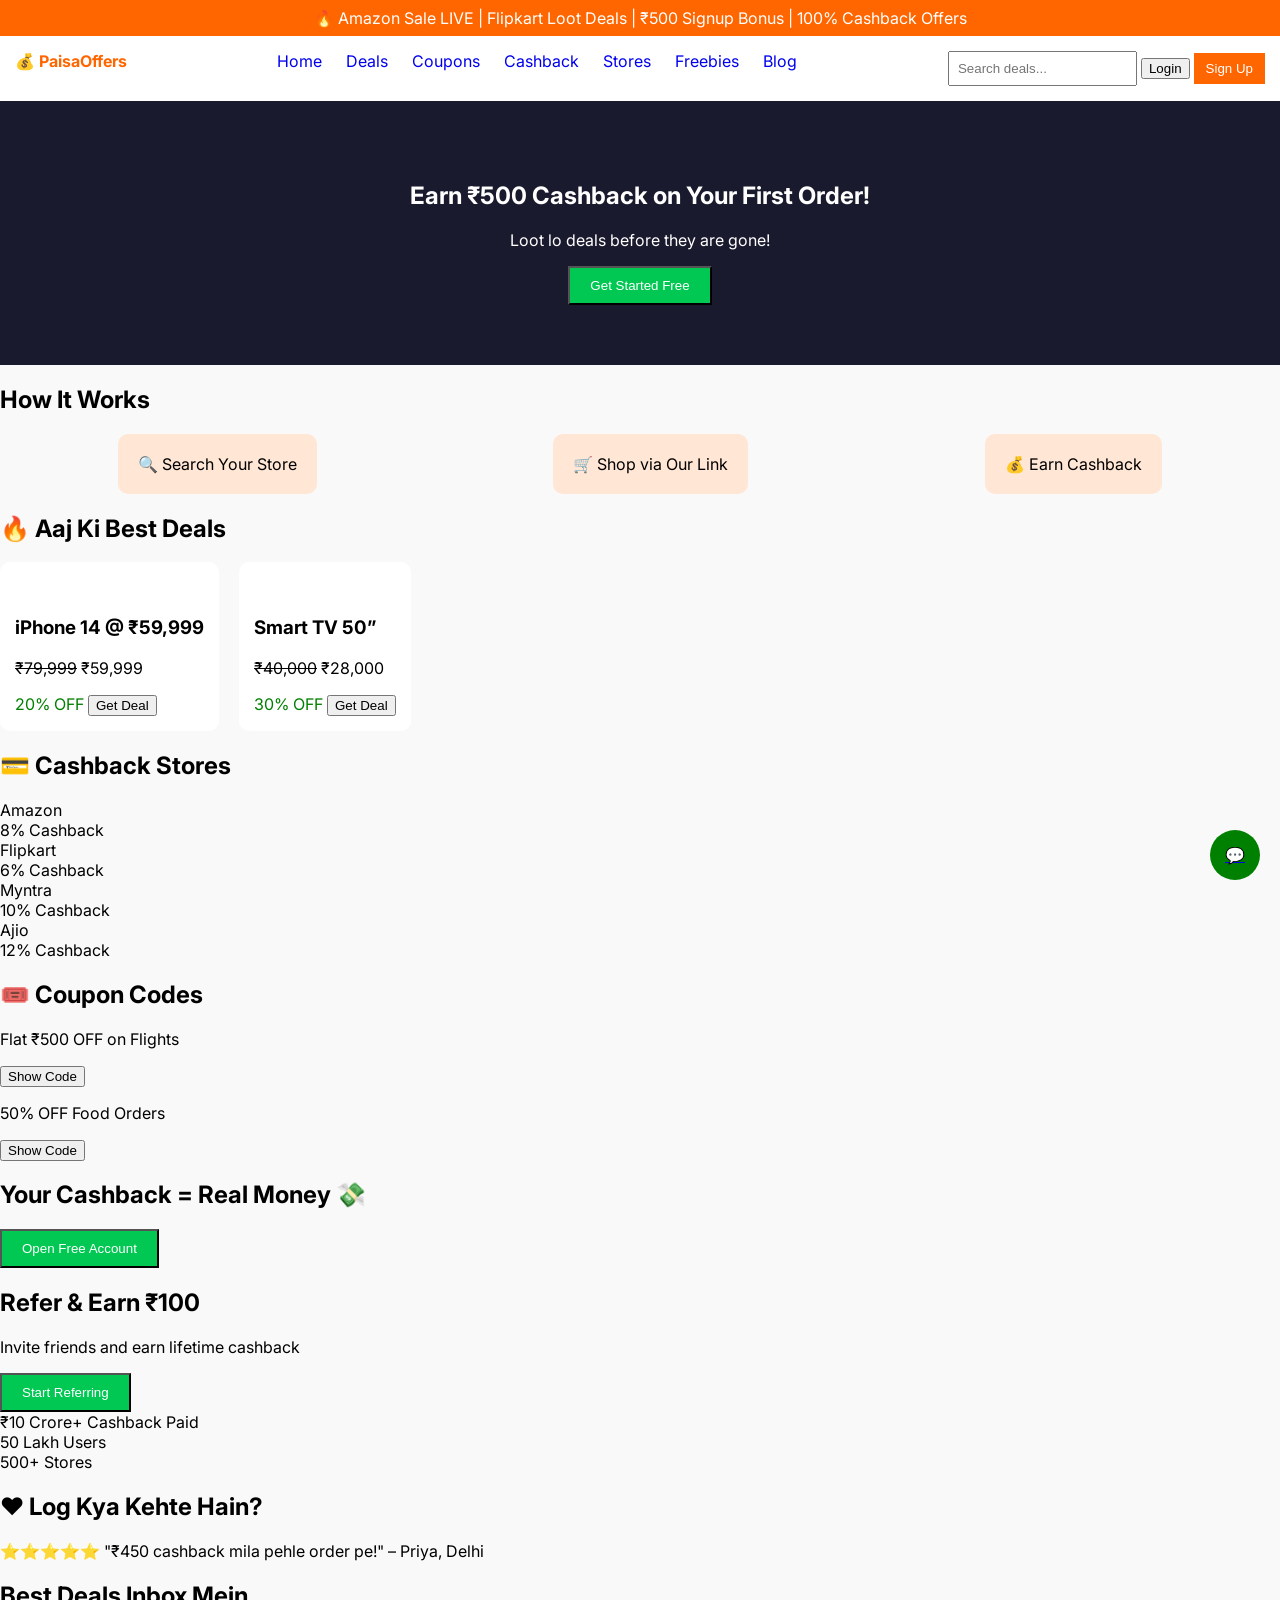
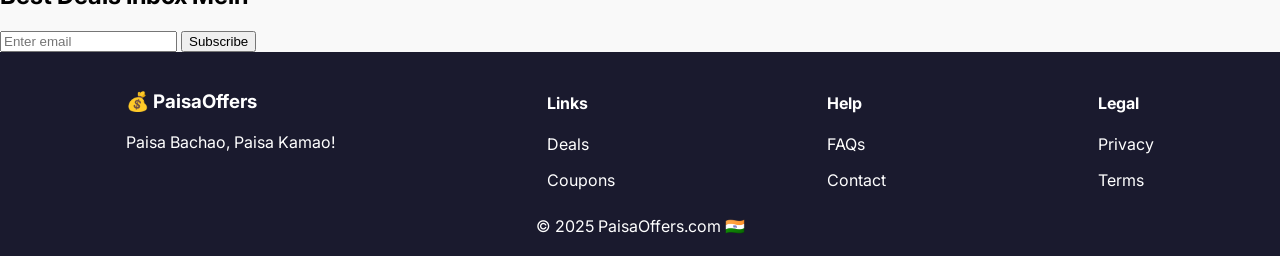
==== index.html @ ccd0bc2e "Update index.html" ====
<!DOCTYPE html>
<html lang="en">
<head>
<!-- Google tag (gtag.js) -->
<script async src="https://www.googletagmanager.com/gtag/js?id=G-Q1EHZH78QC"></script>
<script>
  window.dataLayer = window.dataLayer || [];
  function gtag(){dataLayer.push(arguments);}
  gtag('js', new Date());

  gtag('config', 'G-Q1EHZH78QC');
</script>
  <meta charset="UTF-8">
<meta name="viewport" content="width=device-width, initial-scale=1.0">

<title>PaisaOffers.com - Paisa Bachao, Paisa Kamao!</title>
<meta name="description" content="India's best cashback, deals & coupons platform. Save money and earn cashback on every purchase.">

<link href="https://fonts.googleapis.com/css2?family=Poppins:wght@600&family=Inter:wght@400&display=swap" rel="stylesheet">
<link rel="stylesheet" href="styles.css">
</head>

<body>

<!-- 🔥 TOP TICKER -->
<div class="ticker">
🔥 Amazon Sale LIVE | Flipkart Loot Deals | ₹500 Signup Bonus | 100% Cashback Offers
</div>

<!-- 🔝 NAVBAR -->
<header class="navbar">
  <div class="logo">💰 PaisaOffers</div>

  <nav class="nav-links">
    <a href="#">Home</a>
    <a href="#">Deals</a>
    <a href="#">Coupons</a>
    <a href="#">Cashback</a>
    <a href="#">Stores</a>
    <a href="#">Freebies</a>
    <a href="#">Blog</a>
  </nav>

  <div class="nav-right">
    <input type="text" placeholder="Search deals..." class="search">
    <button class="login">Login</button>
    <button class="signup">Sign Up</button>
  </div>
</header>

<!-- 🎯 HERO -->
<section class="hero">
  <div class="hero-content">
    <h1>Earn ₹500 Cashback on Your First Order!</h1>
    <p>Loot lo deals before they are gone!</p>
    <button class="cta">Get Started Free</button>
  </div>
</section>

<!-- 🧠 HOW IT WORKS -->
<section class="how">
  <h2>How It Works</h2>
  <div class="steps">
    <div class="card">🔍 Search Your Store</div>
    <div class="card">🛒 Shop via Our Link</div>
    <div class="card">💰 Earn Cashback</div>
  </div>
</section>

<!-- 🔥 DEALS -->
<section class="deals">
  <h2>🔥 Aaj Ki Best Deals</h2>

  <div class="grid">
    
    <div class="deal-card">
      <img src="https://placehold.co/300x200" alt="">
      <h3>iPhone 14 @ ₹59,999</h3>
      <p><span class="old">₹79,999</span> <span class="new">₹59,999</span></p>
      <span class="badge">20% OFF</span>
      <button>Get Deal</button>
    </div>

    <div class="deal-card">
      <img src="https://placehold.co/300x200" alt="">
      <h3>Smart TV 50”</h3>
      <p><span class="old">₹40,000</span> <span class="new">₹28,000</span></p>
      <span class="badge">30% OFF</span>
      <button>Get Deal</button>
    </div>

  </div>
</section>

<!-- 🏬 STORES -->
<section class="stores">
  <h2>💳 Cashback Stores</h2>

  <div class="store-row">
    <div class="store">Amazon<br><span>8% Cashback</span></div>
    <div class="store">Flipkart<br><span>6% Cashback</span></div>
    <div class="store">Myntra<br><span>10% Cashback</span></div>
    <div class="store">Ajio<br><span>12% Cashback</span></div>
  </div>
</section>

<!-- 🎟️ COUPONS -->
<section class="coupons">
  <h2>🎟️ Coupon Codes</h2>

  <div class="coupon">
    <p>Flat ₹500 OFF on Flights</p>
    <button onclick="copyCode('SAVE500')">Show Code</button>
  </div>

  <div class="coupon">
    <p>50% OFF Food Orders</p>
    <button onclick="copyCode('FOOD50')">Show Code</button>
  </div>

</section>

<!-- 💰 WALLET -->
<section class="wallet">
  <h2>Your Cashback = Real Money 💸</h2>
  <button class="cta">Open Free Account</button>
</section>

<!-- 👥 REFERRAL -->
<section class="referral">
  <h2>Refer & Earn ₹100</h2>
  <p>Invite friends and earn lifetime cashback</p>
  <button class="cta">Start Referring</button>
</section>

<!-- 📊 COUNTER -->
<section class="counter">
  <div>₹10 Crore+ Cashback Paid</div>
  <div>50 Lakh Users</div>
  <div>500+ Stores</div>
</section>

<!-- ❤️ TESTIMONIAL -->
<section class="testimonials">
  <h2>❤️ Log Kya Kehte Hain?</h2>

  <div class="review">
    ⭐⭐⭐⭐⭐  
    "₹450 cashback mila pehle order pe!"  
    – Priya, Delhi
  </div>
</section>

<!-- 📩 NEWSLETTER -->
<section class="newsletter">
  <h2>Best Deals Inbox Mein</h2>
  <input type="email" placeholder="Enter email">
  <button>Subscribe</button>
</section>

<!-- 🔻 FOOTER -->
<footer>
  <div class="footer-grid">

    <div>
      <h3>💰 PaisaOffers</h3>
      <p>Paisa Bachao, Paisa Kamao!</p>
    </div>

    <div>
      <h4>Links</h4>
      <p>Deals</p>
      <p>Coupons</p>
    </div>

    <div>
      <h4>Help</h4>
      <p>FAQs</p>
      <p>Contact</p>
    </div>

    <div>
      <h4>Legal</h4>
      <p>Privacy</p>
      <p>Terms</p>
    </div>

  </div>

  <div class="bottom">
    © 2025 PaisaOffers.com 🇮🇳
  </div>
</footer>

<!-- 📲 FLOATING WHATSAPP -->
<a href="#" class="whatsapp">💬</a>

<!-- ⬆ BACK TO TOP -->
<button onclick="topFunction()" id="topBtn">↑</button>

<script src="script.js"></script>

</body>
</html>
---- styles.css ----
body {
  margin: 0;
  font-family: 'Inter', sans-serif;
  background: #F9F9F9;
}

.ticker {
  background: #FF6600;
  color: white;
  padding: 8px;
  text-align: center;
}

.navbar {
  display: flex;
  justify-content: space-between;
  padding: 15px;
  background: white;
}

.logo {
  font-weight: bold;
  color: #FF6600;
}

.nav-links a {
  margin: 10px;
  text-decoration: none;
}

.search {
  padding: 8px;
}

.signup {
  background: #FF6600;
  color: white;
  border: none;
  padding: 8px 12px;
}

.hero {
  background: #1A1A2E;
  color: white;
  padding: 60px;
  text-align: center;
}

.cta {
  background: #00C853;
  color: white;
  padding: 10px 20px;
}

.steps {
  display: flex;
  justify-content: space-around;
}

.card {
  background: #ffe6d5;
  padding: 20px;
  border-radius: 10px;
}

.grid {
  display: flex;
  gap: 20px;
}

.deal-card {
  background: white;
  padding: 15px;
  border-radius: 10px;
}

.old {
  text-decoration: line-through;
}

.badge {
  color: green;
}

footer {
  background: #1A1A2E;
  color: white;
  padding: 20px;
}

.footer-grid {
  display: flex;
  justify-content: space-around;
}

.bottom {
  text-align: center;
  margin-top: 10px;
}

.whatsapp {
  position: fixed;
  bottom: 20px;
  right: 20px;
  background: green;
  padding: 15px;
  border-radius: 50%;
}

#topBtn {
  position: fixed;
  bottom: 80px;
  right: 20px;
}
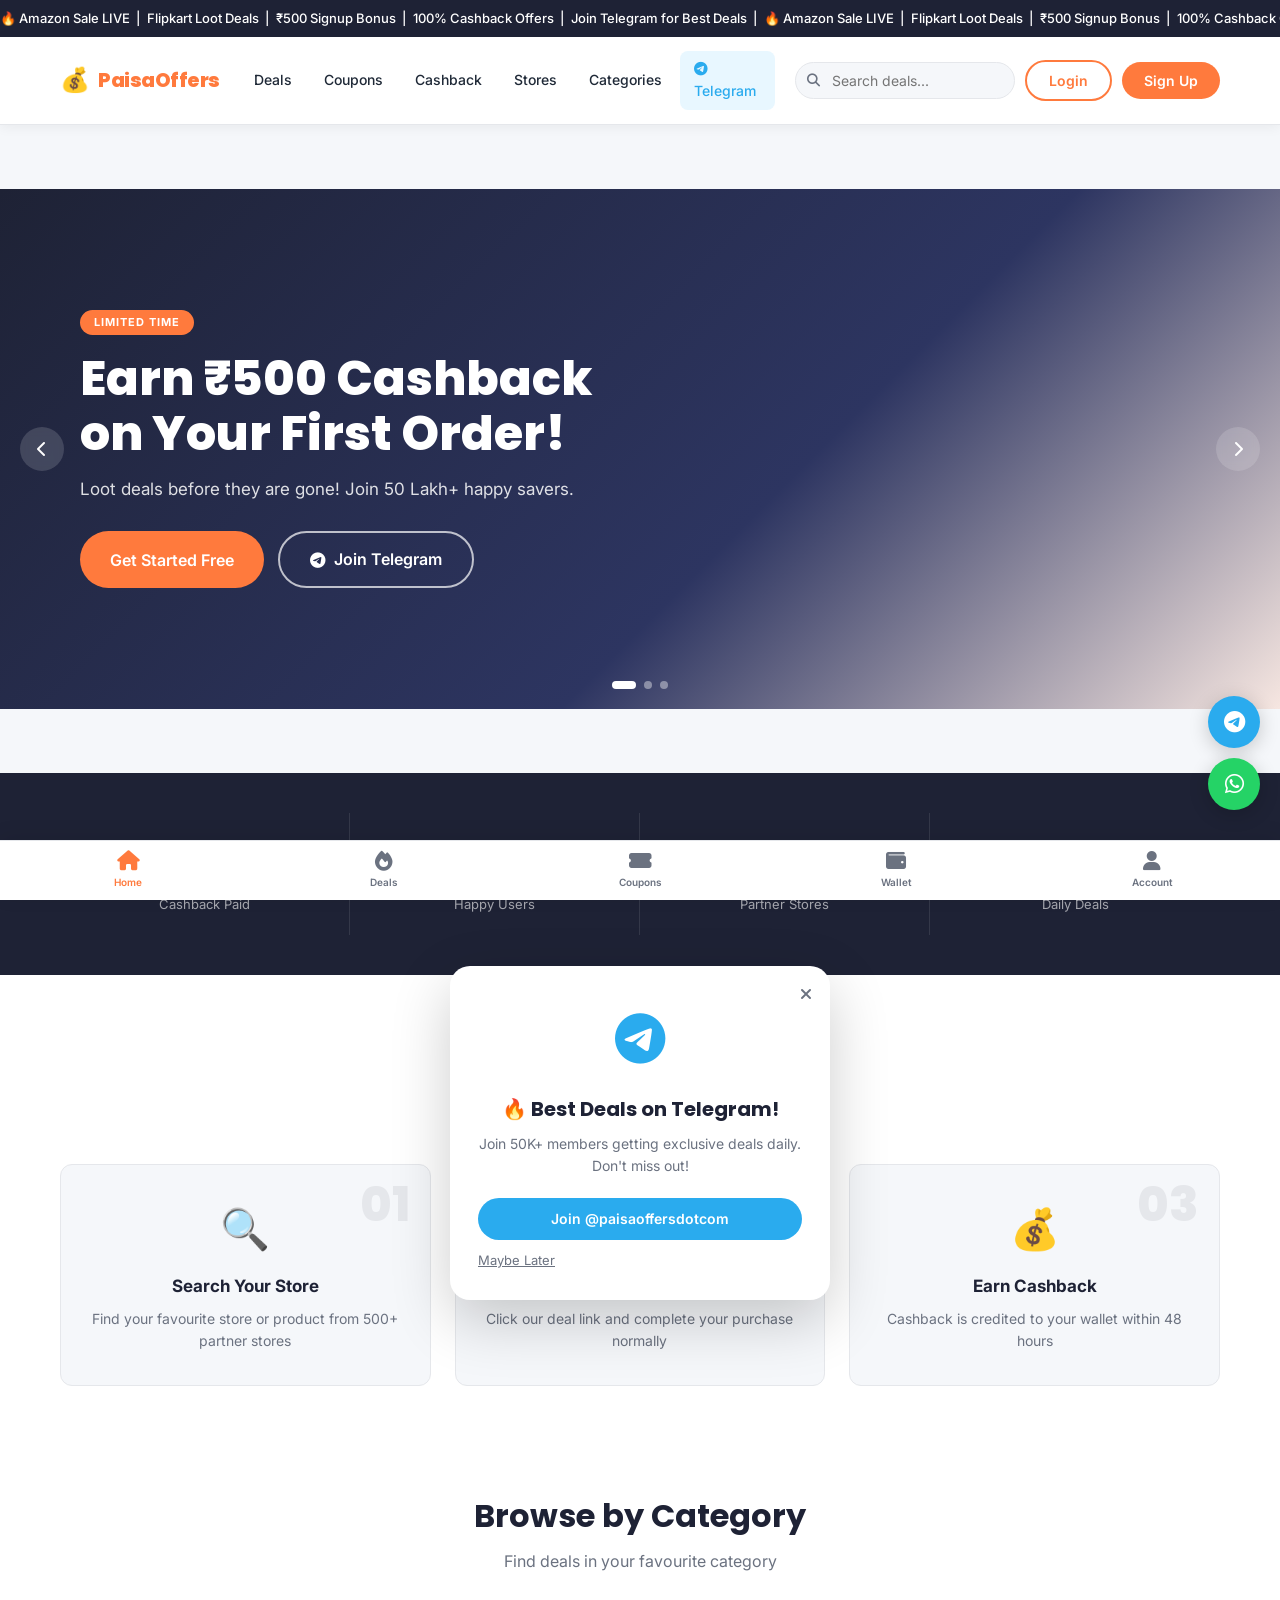
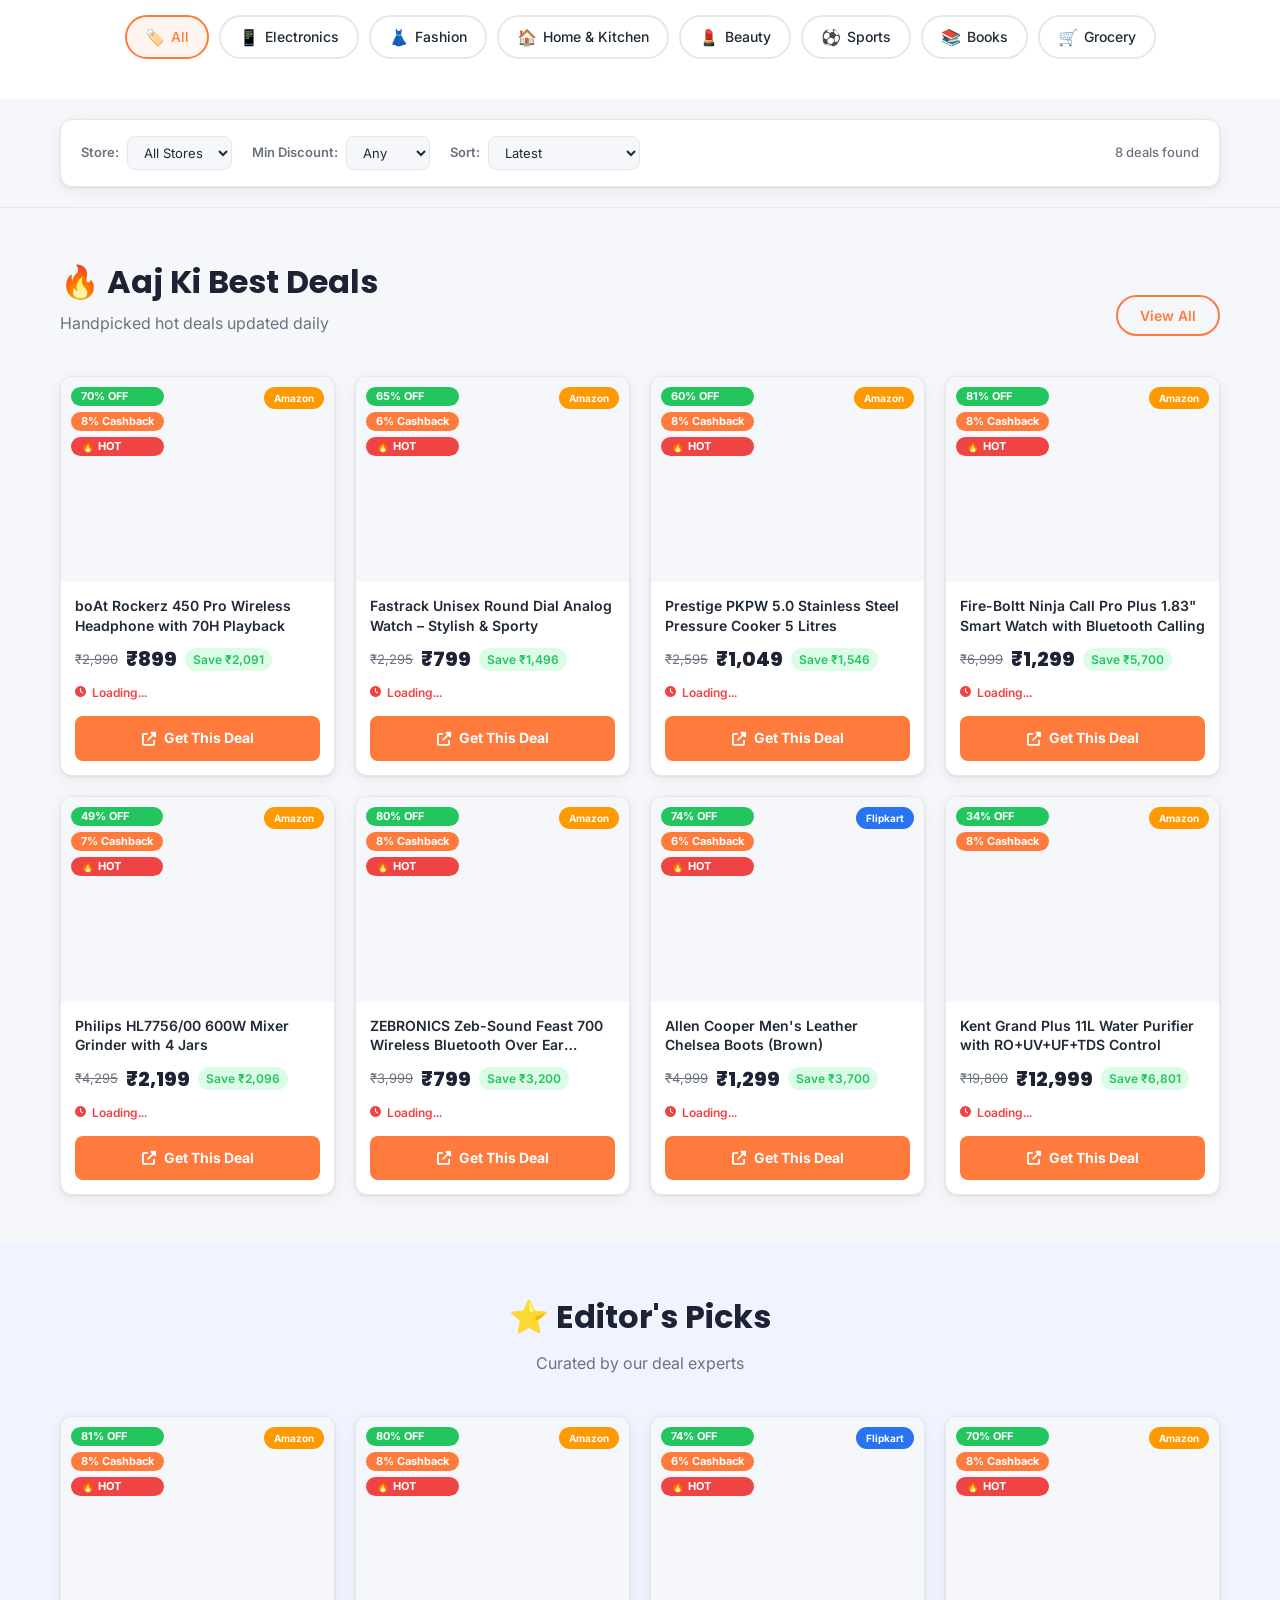
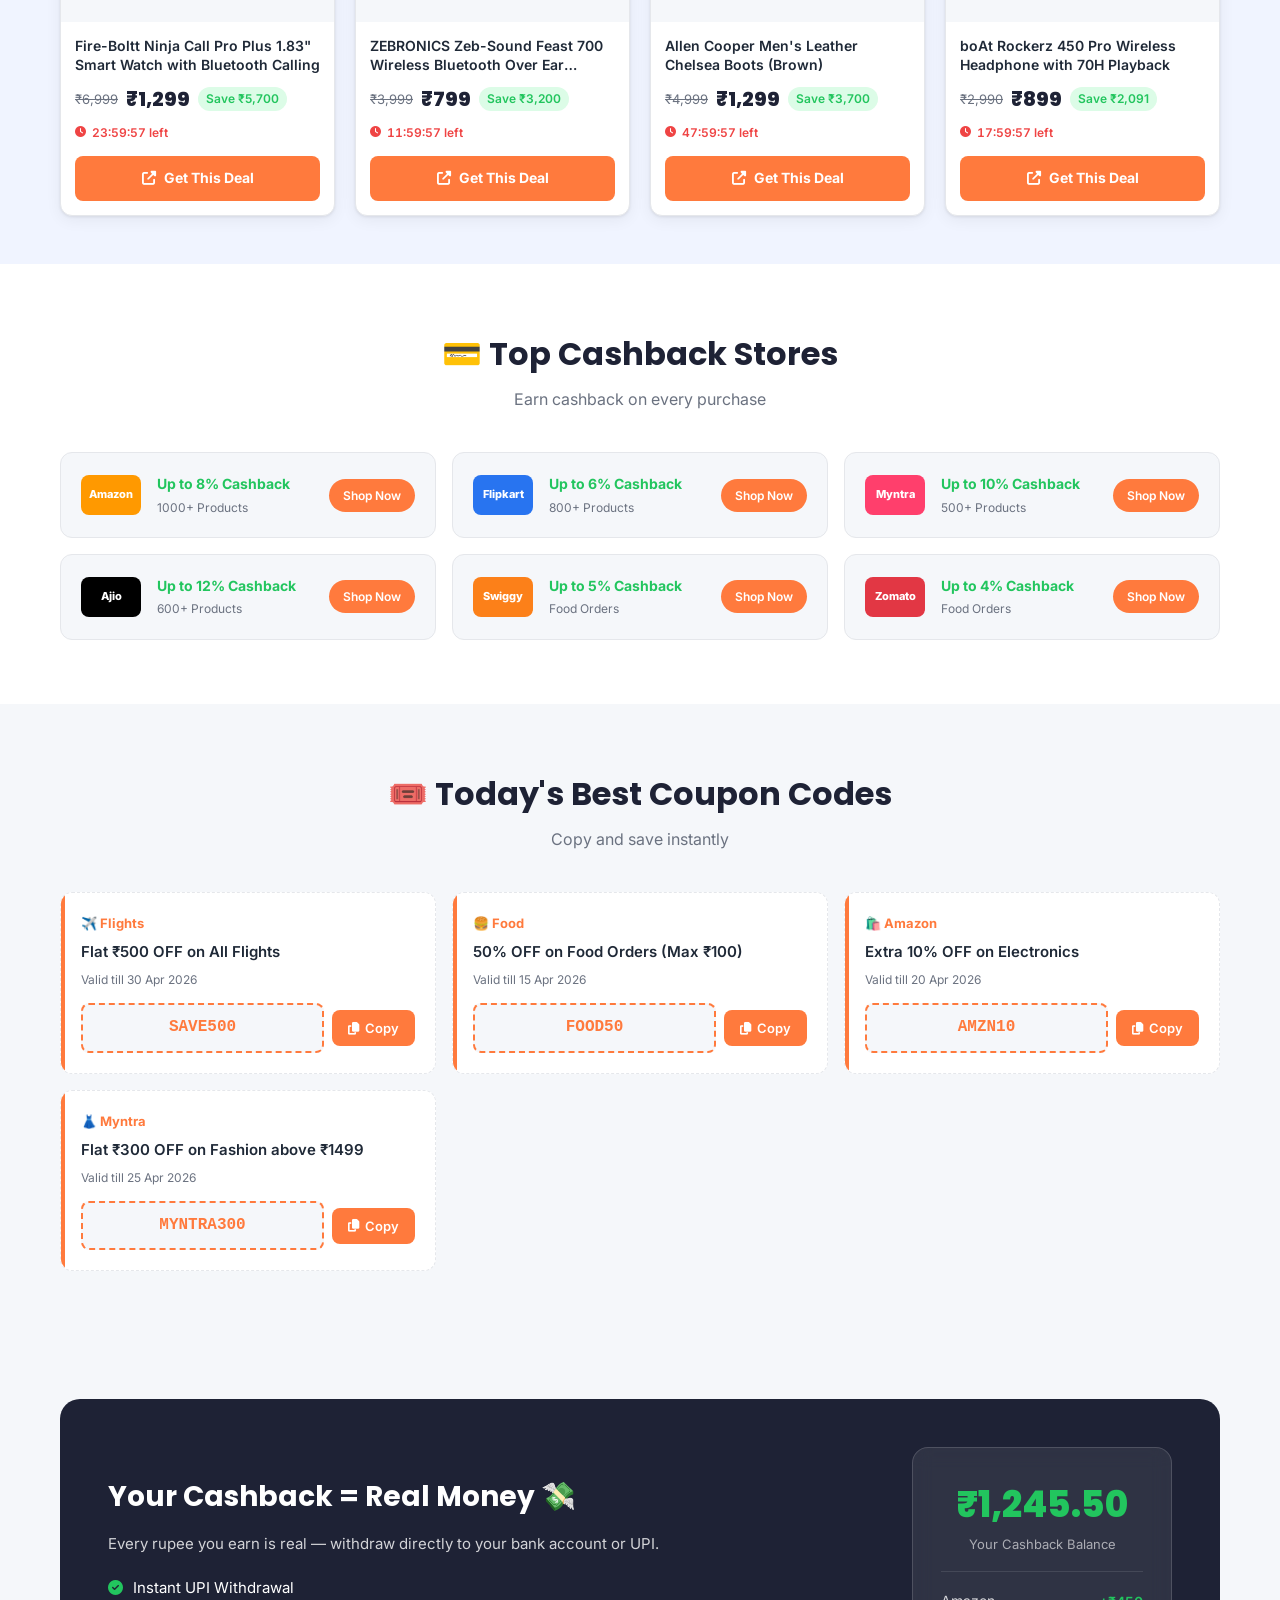
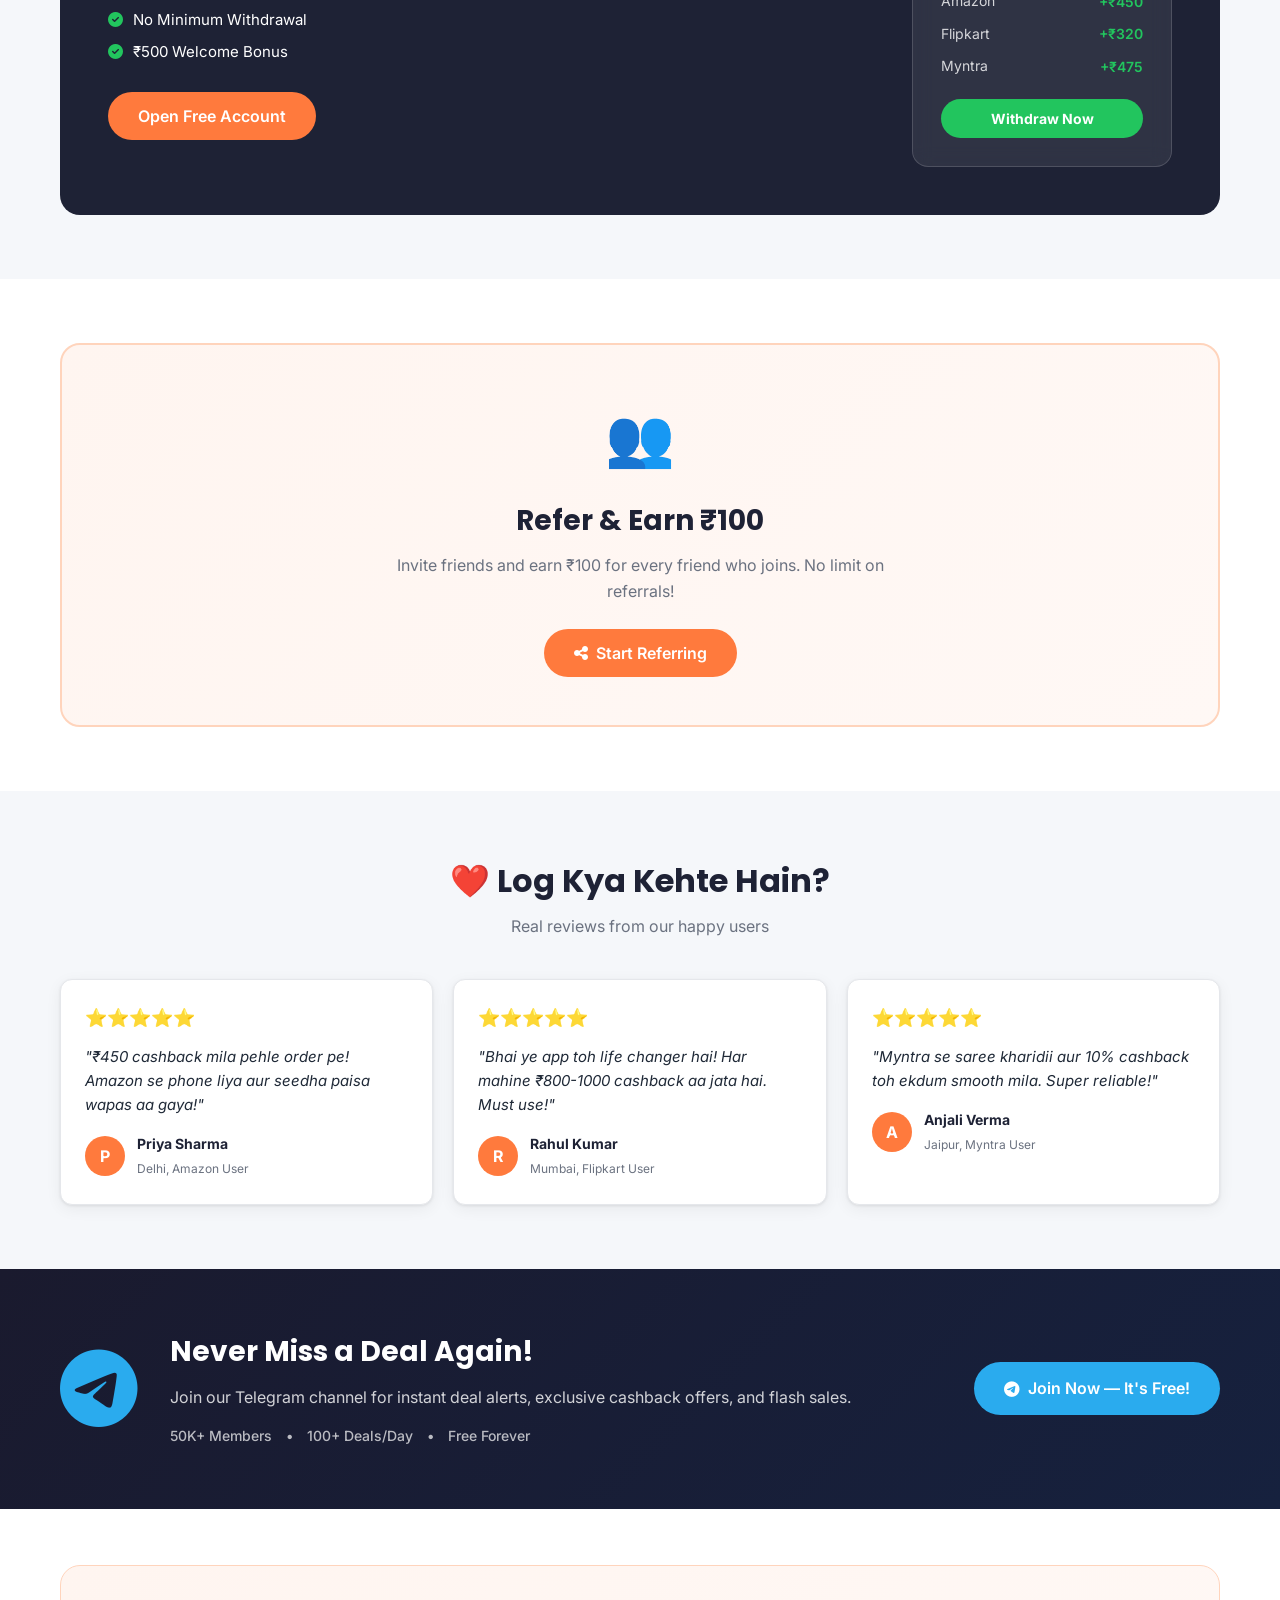
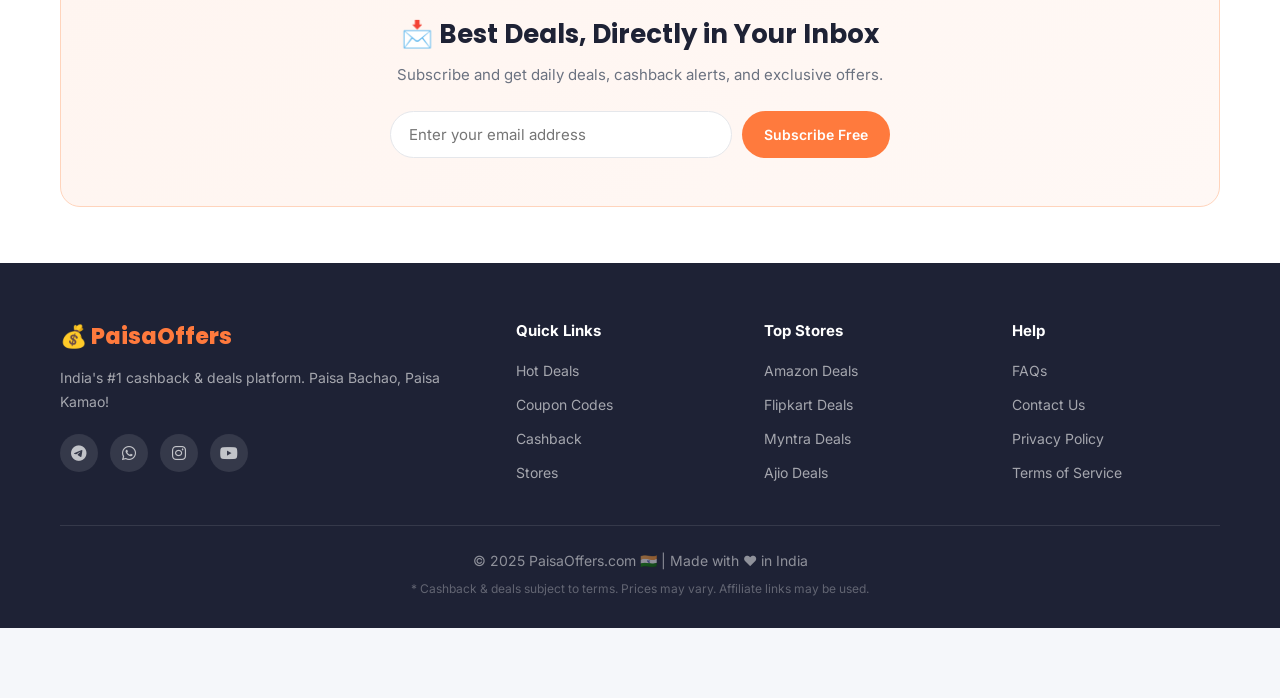
==== commit 3f40b0ce: "Update index.html" ====
--- a/index.html
+++ b/index.html
@@ -1,204 +1,645 @@
 <!DOCTYPE html>
 <html lang="en">
 <head>
-<!-- Google tag (gtag.js) -->
-<script async src="https://www.googletagmanager.com/gtag/js?id=G-Q1EHZH78QC"></script>
-<script>
-  window.dataLayer = window.dataLayer || [];
-  function gtag(){dataLayer.push(arguments);}
-  gtag('js', new Date());
-
-  gtag('config', 'G-Q1EHZH78QC');
-</script>
+  <!-- Google Analytics -->
+  <script async src="https://www.googletagmanager.com/gtag/js?id=G-Q1EHZH78QC"></script>
+  <script>
+    window.dataLayer = window.dataLayer || [];
+    function gtag(){dataLayer.push(arguments);}
+    gtag('js', new Date());
+    gtag('config', 'G-Q1EHZH78QC');
+  </script>
+
   <meta charset="UTF-8">
-<meta name="viewport" content="width=device-width, initial-scale=1.0">
-
-<title>PaisaOffers.com - Paisa Bachao, Paisa Kamao!</title>
-<meta name="description" content="India's best cashback, deals & coupons platform. Save money and earn cashback on every purchase.">
-
-<link href="https://fonts.googleapis.com/css2?family=Poppins:wght@600&family=Inter:wght@400&display=swap" rel="stylesheet">
-<link rel="stylesheet" href="styles.css">
+  <meta name="viewport" content="width=device-width, initial-scale=1.0">
+  <meta name="description" content="India's best cashback, deals & coupons platform. Save money and earn cashback on every purchase at Amazon, Flipkart, Myntra and 500+ stores.">
+  <meta property="og:title" content="PaisaOffers - Paisa Bachao, Paisa Kamao!">
+  <meta property="og:description" content="India's best cashback, deals & coupons platform. Earn ₹500 cashback on your first order!">
+  <meta property="og:type" content="website">
+  <meta property="og:url" content="https://paisaoffers.com">
+
+  <title>PaisaOffers.com - Paisa Bachao, Paisa Kamao!</title>
+
+  <link rel="preconnect" href="https://fonts.googleapis.com">
+  <link rel="preconnect" href="https://fonts.gstatic.com" crossorigin>
+  <link href="https://fonts.googleapis.com/css2?family=Poppins:wght@400;500;600;700;800&family=Inter:wght@400;500;600&display=swap" rel="stylesheet">
+  <link rel="stylesheet" href="https://cdnjs.cloudflare.com/ajax/libs/font-awesome/6.5.0/css/all.min.css">
+  <link rel="stylesheet" href="/styles.css">
 </head>
-
 <body>
 
-<!-- 🔥 TOP TICKER -->
-<div class="ticker">
-🔥 Amazon Sale LIVE | Flipkart Loot Deals | ₹500 Signup Bonus | 100% Cashback Offers
+<!-- TICKER -->
+<div class="ticker-wrap">
+  <div class="ticker-content">
+    🔥 Amazon Sale LIVE &nbsp;|&nbsp; Flipkart Loot Deals &nbsp;|&nbsp; ₹500 Signup Bonus &nbsp;|&nbsp; 100% Cashback Offers &nbsp;|&nbsp; Join Telegram for Best Deals &nbsp;|&nbsp;
+    🔥 Amazon Sale LIVE &nbsp;|&nbsp; Flipkart Loot Deals &nbsp;|&nbsp; ₹500 Signup Bonus &nbsp;|&nbsp; 100% Cashback Offers &nbsp;|&nbsp; Join Telegram for Best Deals &nbsp;|&nbsp;
+  </div>
 </div>
 
-<!-- 🔝 NAVBAR -->
-<header class="navbar">
-  <div class="logo">💰 PaisaOffers</div>
-
-  <nav class="nav-links">
-    <a href="#">Home</a>
-    <a href="#">Deals</a>
-    <a href="#">Coupons</a>
-    <a href="#">Cashback</a>
-    <a href="#">Stores</a>
-    <a href="#">Freebies</a>
-    <a href="#">Blog</a>
-  </nav>
-
-  <div class="nav-right">
-    <input type="text" placeholder="Search deals..." class="search">
-    <button class="login">Login</button>
-    <button class="signup">Sign Up</button>
+<!-- NAVBAR -->
+<header class="navbar" id="navbar">
+  <div class="container nav-container">
+    <a href="#" class="logo">
+      <span class="logo-icon">💰</span>
+      <span class="logo-text">PaisaOffers</span>
+    </a>
+
+    <nav class="nav-links" id="nav-links">
+      <a href="#deals">Deals</a>
+      <a href="#coupons">Coupons</a>
+      <a href="#cashback">Cashback</a>
+      <a href="#stores">Stores</a>
+      <a href="#categories">Categories</a>
+      <a href="https://t.me/paisaoffersdotcom" target="_blank" class="nav-telegram"><i class="fab fa-telegram"></i> Telegram</a>
+    </nav>
+
+    <div class="nav-right">
+      <div class="search-wrap">
+        <i class="fas fa-search search-icon"></i>
+        <input type="search" id="searchInput" placeholder="Search deals..." class="search-input" autocomplete="off">
+        <div class="search-dropdown" id="searchDropdown"></div>
+      </div>
+      <button class="btn btn-outline login-btn" onclick="trackEvent('signup_click', 'Navbar Login')">Login</button>
+      <button class="btn btn-primary signup-btn" onclick="trackEvent('signup_click', 'Navbar Signup')">Sign Up</button>
+      <button class="hamburger" id="hamburger" aria-label="Menu">
+        <span></span><span></span><span></span>
+      </button>
+    </div>
   </div>
 </header>
 
-<!-- 🎯 HERO -->
-<section class="hero">
-  <div class="hero-content">
-    <h1>Earn ₹500 Cashback on Your First Order!</h1>
-    <p>Loot lo deals before they are gone!</p>
-    <button class="cta">Get Started Free</button>
-  </div>
-</section>
-
-<!-- 🧠 HOW IT WORKS -->
-<section class="how">
-  <h2>How It Works</h2>
-  <div class="steps">
-    <div class="card">🔍 Search Your Store</div>
-    <div class="card">🛒 Shop via Our Link</div>
-    <div class="card">💰 Earn Cashback</div>
-  </div>
-</section>
-
-<!-- 🔥 DEALS -->
-<section class="deals">
-  <h2>🔥 Aaj Ki Best Deals</h2>
-
-  <div class="grid">
-    
-    <div class="deal-card">
-      <img src="https://placehold.co/300x200" alt="">
-      <h3>iPhone 14 @ ₹59,999</h3>
-      <p><span class="old">₹79,999</span> <span class="new">₹59,999</span></p>
-      <span class="badge">20% OFF</span>
-      <button>Get Deal</button>
-    </div>
-
-    <div class="deal-card">
-      <img src="https://placehold.co/300x200" alt="">
-      <h3>Smart TV 50”</h3>
-      <p><span class="old">₹40,000</span> <span class="new">₹28,000</span></p>
-      <span class="badge">30% OFF</span>
-      <button>Get Deal</button>
-    </div>
-
-  </div>
-</section>
-
-<!-- 🏬 STORES -->
-<section class="stores">
-  <h2>💳 Cashback Stores</h2>
-
-  <div class="store-row">
-    <div class="store">Amazon<br><span>8% Cashback</span></div>
-    <div class="store">Flipkart<br><span>6% Cashback</span></div>
-    <div class="store">Myntra<br><span>10% Cashback</span></div>
-    <div class="store">Ajio<br><span>12% Cashback</span></div>
-  </div>
-</section>
-
-<!-- 🎟️ COUPONS -->
-<section class="coupons">
-  <h2>🎟️ Coupon Codes</h2>
-
-  <div class="coupon">
-    <p>Flat ₹500 OFF on Flights</p>
-    <button onclick="copyCode('SAVE500')">Show Code</button>
-  </div>
-
-  <div class="coupon">
-    <p>50% OFF Food Orders</p>
-    <button onclick="copyCode('FOOD50')">Show Code</button>
-  </div>
-
-</section>
-
-<!-- 💰 WALLET -->
-<section class="wallet">
-  <h2>Your Cashback = Real Money 💸</h2>
-  <button class="cta">Open Free Account</button>
-</section>
-
-<!-- 👥 REFERRAL -->
-<section class="referral">
-  <h2>Refer & Earn ₹100</h2>
-  <p>Invite friends and earn lifetime cashback</p>
-  <button class="cta">Start Referring</button>
-</section>
-
-<!-- 📊 COUNTER -->
-<section class="counter">
-  <div>₹10 Crore+ Cashback Paid</div>
-  <div>50 Lakh Users</div>
-  <div>500+ Stores</div>
-</section>
-
-<!-- ❤️ TESTIMONIAL -->
-<section class="testimonials">
-  <h2>❤️ Log Kya Kehte Hain?</h2>
-
-  <div class="review">
-    ⭐⭐⭐⭐⭐  
-    "₹450 cashback mila pehle order pe!"  
-    – Priya, Delhi
-  </div>
-</section>
-
-<!-- 📩 NEWSLETTER -->
-<section class="newsletter">
-  <h2>Best Deals Inbox Mein</h2>
-  <input type="email" placeholder="Enter email">
-  <button>Subscribe</button>
-</section>
-
-<!-- 🔻 FOOTER -->
-<footer>
-  <div class="footer-grid">
-
-    <div>
-      <h3>💰 PaisaOffers</h3>
-      <p>Paisa Bachao, Paisa Kamao!</p>
-    </div>
-
-    <div>
-      <h4>Links</h4>
-      <p>Deals</p>
-      <p>Coupons</p>
-    </div>
-
-    <div>
-      <h4>Help</h4>
-      <p>FAQs</p>
-      <p>Contact</p>
-    </div>
-
-    <div>
-      <h4>Legal</h4>
-      <p>Privacy</p>
-      <p>Terms</p>
-    </div>
-
-  </div>
-
-  <div class="bottom">
-    © 2025 PaisaOffers.com 🇮🇳
+<!-- HERO CAROUSEL -->
+<section class="hero" id="hero">
+  <div class="carousel" id="carousel">
+    <div class="carousel-track" id="carouselTrack">
+      <div class="slide slide-1">
+        <div class="slide-content">
+          <span class="slide-badge">LIMITED TIME</span>
+          <h1>Earn ₹500 Cashback<br>on Your First Order!</h1>
+          <p>Loot deals before they are gone! Join 50 Lakh+ happy savers.</p>
+          <div class="hero-btns">
+            <button class="btn btn-primary btn-lg" onclick="trackEvent('signup_click', 'Hero CTA')">Get Started Free</button>
+            <a href="https://t.me/paisaoffersdotcom" target="_blank" class="btn btn-outline-white btn-lg" onclick="trackEvent('deal_click', 'Hero Telegram')">
+              <i class="fab fa-telegram"></i> Join Telegram
+            </a>
+          </div>
+        </div>
+      </div>
+      <div class="slide slide-2">
+        <div class="slide-content">
+          <span class="slide-badge">AMAZON SALE</span>
+          <h1>Up to 80% OFF on<br>Electronics & Gadgets!</h1>
+          <p>Best prices on mobiles, laptops, TVs and accessories.</p>
+          <div class="hero-btns">
+            <a href="https://amzn.to/4t7XSrt" target="_blank" class="btn btn-primary btn-lg" onclick="trackEvent('deal_click', 'Hero Amazon')">Shop Now on Amazon</a>
+            <button class="btn btn-outline-white btn-lg" onclick="document.getElementById('deals').scrollIntoView({behavior:'smooth'})">View All Deals</button>
+          </div>
+        </div>
+      </div>
+      <div class="slide slide-3">
+        <div class="slide-content">
+          <span class="slide-badge">REFER & EARN</span>
+          <h1>Invite Friends &<br>Earn ₹100 Each!</h1>
+          <p>Unlimited referrals, unlimited cashback. Start earning today.</p>
+          <div class="hero-btns">
+            <button class="btn btn-primary btn-lg" onclick="trackEvent('signup_click', 'Hero Refer')">Start Referring</button>
+            <button class="btn btn-outline-white btn-lg" onclick="document.getElementById('stores').scrollIntoView({behavior:'smooth'})">Explore Stores</button>
+          </div>
+        </div>
+      </div>
+    </div>
+    <button class="carousel-btn prev" id="prevBtn"><i class="fas fa-chevron-left"></i></button>
+    <button class="carousel-btn next" id="nextBtn"><i class="fas fa-chevron-right"></i></button>
+    <div class="carousel-dots" id="carouselDots">
+      <span class="dot active" onclick="goToSlide(0)"></span>
+      <span class="dot" onclick="goToSlide(1)"></span>
+      <span class="dot" onclick="goToSlide(2)"></span>
+    </div>
+  </div>
+</section>
+
+<!-- STATS COUNTERS -->
+<section class="stats-section">
+  <div class="container">
+    <div class="stats-grid">
+      <div class="stat-item">
+        <div class="stat-number" data-target="10">0</div>
+        <div class="stat-suffix">Crore+</div>
+        <div class="stat-label">Cashback Paid</div>
+      </div>
+      <div class="stat-item">
+        <div class="stat-number" data-target="50">0</div>
+        <div class="stat-suffix">Lakh+</div>
+        <div class="stat-label">Happy Users</div>
+      </div>
+      <div class="stat-item">
+        <div class="stat-number" data-target="500">0</div>
+        <div class="stat-suffix">+</div>
+        <div class="stat-label">Partner Stores</div>
+      </div>
+      <div class="stat-item">
+        <div class="stat-number" data-target="1000">0</div>
+        <div class="stat-suffix">+</div>
+        <div class="stat-label">Daily Deals</div>
+      </div>
+    </div>
+  </div>
+</section>
+
+<!-- HOW IT WORKS -->
+<section class="how-section">
+  <div class="container">
+    <div class="section-header">
+      <h2>How It Works</h2>
+      <p>Earn real cashback in 3 simple steps</p>
+    </div>
+    <div class="steps-grid">
+      <div class="step-card">
+        <div class="step-icon">🔍</div>
+        <div class="step-num">01</div>
+        <h3>Search Your Store</h3>
+        <p>Find your favourite store or product from 500+ partner stores</p>
+      </div>
+      <div class="step-card">
+        <div class="step-icon">🛒</div>
+        <div class="step-num">02</div>
+        <h3>Shop via Our Link</h3>
+        <p>Click our deal link and complete your purchase normally</p>
+      </div>
+      <div class="step-card">
+        <div class="step-icon">💰</div>
+        <div class="step-num">03</div>
+        <h3>Earn Cashback</h3>
+        <p>Cashback is credited to your wallet within 48 hours</p>
+      </div>
+    </div>
+  </div>
+</section>
+
+<!-- CATEGORIES -->
+<section class="categories-section" id="categories">
+  <div class="container">
+    <div class="section-header">
+      <h2>Browse by Category</h2>
+      <p>Find deals in your favourite category</p>
+    </div>
+    <div class="categories-grid">
+      <button class="category-chip active" onclick="filterCategory('All')">
+        <span class="cat-icon">🏷️</span> All
+      </button>
+      <button class="category-chip" onclick="filterCategory('Electronics')">
+        <span class="cat-icon">📱</span> Electronics
+      </button>
+      <button class="category-chip" onclick="filterCategory('Fashion')">
+        <span class="cat-icon">👗</span> Fashion
+      </button>
+      <button class="category-chip" onclick="filterCategory('Home')">
+        <span class="cat-icon">🏠</span> Home & Kitchen
+      </button>
+      <button class="category-chip" onclick="filterCategory('Beauty')">
+        <span class="cat-icon">💄</span> Beauty
+      </button>
+      <button class="category-chip" onclick="filterCategory('Sports')">
+        <span class="cat-icon">⚽</span> Sports
+      </button>
+      <button class="category-chip" onclick="filterCategory('Books')">
+        <span class="cat-icon">📚</span> Books
+      </button>
+      <button class="category-chip" onclick="filterCategory('Grocery')">
+        <span class="cat-icon">🛒</span> Grocery
+      </button>
+    </div>
+  </div>
+</section>
+
+<!-- FILTERS -->
+<section class="filters-section" id="deals">
+  <div class="container">
+    <div class="filters-bar">
+      <div class="filter-group">
+        <label>Store:</label>
+        <select id="filterStore" onchange="applyFilters()">
+          <option value="All">All Stores</option>
+          <option value="Amazon">Amazon</option>
+          <option value="Flipkart">Flipkart</option>
+          <option value="Myntra">Myntra</option>
+          <option value="Ajio">Ajio</option>
+        </select>
+      </div>
+      <div class="filter-group">
+        <label>Min Discount:</label>
+        <select id="filterDiscount" onchange="applyFilters()">
+          <option value="0">Any</option>
+          <option value="20">20%+</option>
+          <option value="40">40%+</option>
+          <option value="60">60%+</option>
+          <option value="70">70%+</option>
+        </select>
+      </div>
+      <div class="filter-group">
+        <label>Sort:</label>
+        <select id="filterSort" onchange="applyFilters()">
+          <option value="latest">Latest</option>
+          <option value="popular">Most Popular</option>
+          <option value="discount">Highest Discount</option>
+          <option value="ending">Ending Soon</option>
+        </select>
+      </div>
+      <div class="filter-results">
+        <span id="dealCount">Loading deals...</span>
+      </div>
+    </div>
+  </div>
+</section>
+
+<!-- TRENDING DEALS -->
+<section class="deals-section">
+  <div class="container">
+    <div class="section-header with-action">
+      <div>
+        <h2>🔥 Aaj Ki Best Deals</h2>
+        <p>Handpicked hot deals updated daily</p>
+      </div>
+      <button class="btn btn-outline" onclick="loadMoreDeals()">View All</button>
+    </div>
+    <div class="deals-grid" id="dealsGrid">
+      <div class="loading-spinner">
+        <div class="spinner"></div>
+        <p>Loading amazing deals...</p>
+      </div>
+    </div>
+    <div class="load-more-wrap" id="loadMoreWrap" style="display:none">
+      <button class="btn btn-outline btn-lg" onclick="loadMoreDeals()">Load More Deals</button>
+    </div>
+  </div>
+</section>
+
+<!-- EDITOR'S PICKS -->
+<section class="deals-section editors-picks" id="editorsPicks" style="background:#f0f4ff">
+  <div class="container">
+    <div class="section-header">
+      <h2>⭐ Editor's Picks</h2>
+      <p>Curated by our deal experts</p>
+    </div>
+    <div class="deals-grid" id="editorDealsGrid">
+    </div>
+  </div>
+</section>
+
+<!-- CASHBACK STORES -->
+<section class="stores-section" id="stores">
+  <div class="container">
+    <div class="section-header">
+      <h2>💳 Top Cashback Stores</h2>
+      <p>Earn cashback on every purchase</p>
+    </div>
+    <div class="stores-grid">
+      <a href="https://amzn.to/4t7XSrt" target="_blank" class="store-card" onclick="trackEvent('deal_click', 'Store Amazon')">
+        <div class="store-logo amazon">Amazon</div>
+        <div class="store-info">
+          <div class="store-cashback">Up to 8% Cashback</div>
+          <div class="store-products">1000+ Products</div>
+        </div>
+        <span class="store-btn">Shop Now</span>
+      </a>
+      <a href="https://amzn.to/4voS5PM" target="_blank" class="store-card" onclick="trackEvent('deal_click', 'Store Flipkart')">
+        <div class="store-logo flipkart">Flipkart</div>
+        <div class="store-info">
+          <div class="store-cashback">Up to 6% Cashback</div>
+          <div class="store-products">800+ Products</div>
+        </div>
+        <span class="store-btn">Shop Now</span>
+      </a>
+      <a href="https://amzn.to/4tJGSaX" target="_blank" class="store-card" onclick="trackEvent('deal_click', 'Store Myntra')">
+        <div class="store-logo myntra">Myntra</div>
+        <div class="store-info">
+          <div class="store-cashback">Up to 10% Cashback</div>
+          <div class="store-products">500+ Products</div>
+        </div>
+        <span class="store-btn">Shop Now</span>
+      </a>
+      <div class="store-card">
+        <div class="store-logo ajio">Ajio</div>
+        <div class="store-info">
+          <div class="store-cashback">Up to 12% Cashback</div>
+          <div class="store-products">600+ Products</div>
+        </div>
+        <span class="store-btn">Shop Now</span>
+      </div>
+      <div class="store-card">
+        <div class="store-logo swiggy">Swiggy</div>
+        <div class="store-info">
+          <div class="store-cashback">Up to 5% Cashback</div>
+          <div class="store-products">Food Orders</div>
+        </div>
+        <span class="store-btn">Shop Now</span>
+      </div>
+      <div class="store-card">
+        <div class="store-logo zomato">Zomato</div>
+        <div class="store-info">
+          <div class="store-cashback">Up to 4% Cashback</div>
+          <div class="store-products">Food Orders</div>
+        </div>
+        <span class="store-btn">Shop Now</span>
+      </div>
+    </div>
+  </div>
+</section>
+
+<!-- COUPONS -->
+<section class="coupons-section" id="coupons">
+  <div class="container">
+    <div class="section-header">
+      <h2>🎟️ Today's Best Coupon Codes</h2>
+      <p>Copy and save instantly</p>
+    </div>
+    <div class="coupons-grid" id="couponsGrid">
+      <div class="coupon-card">
+        <div class="coupon-store">✈️ Flights</div>
+        <div class="coupon-desc">Flat ₹500 OFF on All Flights</div>
+        <div class="coupon-validity">Valid till 30 Apr 2026</div>
+        <div class="coupon-code-wrap">
+          <span class="coupon-code" id="code1">SAVE500</span>
+          <button class="copy-btn" onclick="copyCode('SAVE500', 'code1', this)">
+            <i class="fas fa-copy"></i> Copy
+          </button>
+        </div>
+      </div>
+      <div class="coupon-card">
+        <div class="coupon-store">🍔 Food</div>
+        <div class="coupon-desc">50% OFF on Food Orders (Max ₹100)</div>
+        <div class="coupon-validity">Valid till 15 Apr 2026</div>
+        <div class="coupon-code-wrap">
+          <span class="coupon-code" id="code2">FOOD50</span>
+          <button class="copy-btn" onclick="copyCode('FOOD50', 'code2', this)">
+            <i class="fas fa-copy"></i> Copy
+          </button>
+        </div>
+      </div>
+      <div class="coupon-card">
+        <div class="coupon-store">🛍️ Amazon</div>
+        <div class="coupon-desc">Extra 10% OFF on Electronics</div>
+        <div class="coupon-validity">Valid till 20 Apr 2026</div>
+        <div class="coupon-code-wrap">
+          <span class="coupon-code" id="code3">AMZN10</span>
+          <button class="copy-btn" onclick="copyCode('AMZN10', 'code3', this)">
+            <i class="fas fa-copy"></i> Copy
+          </button>
+        </div>
+      </div>
+      <div class="coupon-card">
+        <div class="coupon-store">👗 Myntra</div>
+        <div class="coupon-desc">Flat ₹300 OFF on Fashion above ₹1499</div>
+        <div class="coupon-validity">Valid till 25 Apr 2026</div>
+        <div class="coupon-code-wrap">
+          <span class="coupon-code" id="code4">MYNTRA300</span>
+          <button class="copy-btn" onclick="copyCode('MYNTRA300', 'code4', this)">
+            <i class="fas fa-copy"></i> Copy
+          </button>
+        </div>
+      </div>
+    </div>
+  </div>
+</section>
+
+<!-- CASHBACK WALLET CTA -->
+<section class="cashback-section" id="cashback">
+  <div class="container">
+    <div class="cashback-card">
+      <div class="cashback-left">
+        <h2>Your Cashback = Real Money 💸</h2>
+        <p>Every rupee you earn is real — withdraw directly to your bank account or UPI.</p>
+        <ul class="cashback-benefits">
+          <li><i class="fas fa-check-circle"></i> Instant UPI Withdrawal</li>
+          <li><i class="fas fa-check-circle"></i> No Minimum Withdrawal</li>
+          <li><i class="fas fa-check-circle"></i> ₹500 Welcome Bonus</li>
+        </ul>
+        <button class="btn btn-primary btn-lg" onclick="trackEvent('signup_click', 'Wallet CTA')">Open Free Account</button>
+      </div>
+      <div class="cashback-right">
+        <div class="wallet-mockup">
+          <div class="wallet-balance">₹1,245.50</div>
+          <div class="wallet-label">Your Cashback Balance</div>
+          <div class="wallet-breakdown">
+            <div class="wallet-row"><span>Amazon</span><span class="green">+₹450</span></div>
+            <div class="wallet-row"><span>Flipkart</span><span class="green">+₹320</span></div>
+            <div class="wallet-row"><span>Myntra</span><span class="green">+₹475</span></div>
+          </div>
+          <button class="wallet-withdraw">Withdraw Now</button>
+        </div>
+      </div>
+    </div>
+  </div>
+</section>
+
+<!-- REFERRAL -->
+<section class="referral-section">
+  <div class="container">
+    <div class="referral-card">
+      <div class="referral-icon">👥</div>
+      <h2>Refer & Earn ₹100</h2>
+      <p>Invite friends and earn ₹100 for every friend who joins. No limit on referrals!</p>
+      <button class="btn btn-primary btn-lg" onclick="trackEvent('signup_click', 'Referral CTA')">
+        <i class="fas fa-share-alt"></i> Start Referring
+      </button>
+    </div>
+  </div>
+</section>
+
+<!-- TESTIMONIALS -->
+<section class="testimonials-section">
+  <div class="container">
+    <div class="section-header">
+      <h2>❤️ Log Kya Kehte Hain?</h2>
+      <p>Real reviews from our happy users</p>
+    </div>
+    <div class="testimonials-grid">
+      <div class="testimonial-card">
+        <div class="stars">⭐⭐⭐⭐⭐</div>
+        <p>"₹450 cashback mila pehle order pe! Amazon se phone liya aur seedha paisa wapas aa gaya!"</p>
+        <div class="reviewer">
+          <div class="reviewer-avatar">P</div>
+          <div>
+            <strong>Priya Sharma</strong>
+            <span>Delhi, Amazon User</span>
+          </div>
+        </div>
+      </div>
+      <div class="testimonial-card">
+        <div class="stars">⭐⭐⭐⭐⭐</div>
+        <p>"Bhai ye app toh life changer hai! Har mahine ₹800-1000 cashback aa jata hai. Must use!"</p>
+        <div class="reviewer">
+          <div class="reviewer-avatar">R</div>
+          <div>
+            <strong>Rahul Kumar</strong>
+            <span>Mumbai, Flipkart User</span>
+          </div>
+        </div>
+      </div>
+      <div class="testimonial-card">
+        <div class="stars">⭐⭐⭐⭐⭐</div>
+        <p>"Myntra se saree kharidii aur 10% cashback toh ekdum smooth mila. Super reliable!"</p>
+        <div class="reviewer">
+          <div class="reviewer-avatar">A</div>
+          <div>
+            <strong>Anjali Verma</strong>
+            <span>Jaipur, Myntra User</span>
+          </div>
+        </div>
+      </div>
+    </div>
+  </div>
+</section>
+
+<!-- TELEGRAM CTA -->
+<section class="telegram-cta-section">
+  <div class="container">
+    <div class="telegram-cta-card">
+      <div class="telegram-icon-large"><i class="fab fa-telegram"></i></div>
+      <div class="telegram-cta-text">
+        <h2>Never Miss a Deal Again!</h2>
+        <p>Join our Telegram channel for instant deal alerts, exclusive cashback offers, and flash sales.</p>
+        <div class="telegram-stats">
+          <span>50K+ Members</span>
+          <span>•</span>
+          <span>100+ Deals/Day</span>
+          <span>•</span>
+          <span>Free Forever</span>
+        </div>
+      </div>
+      <a href="https://t.me/paisaoffersdotcom" target="_blank" class="btn btn-telegram btn-lg" onclick="trackEvent('deal_click', 'Telegram CTA')">
+        <i class="fab fa-telegram"></i> Join Now — It's Free!
+      </a>
+    </div>
+  </div>
+</section>
+
+<!-- NEWSLETTER -->
+<section class="newsletter-section">
+  <div class="container">
+    <div class="newsletter-card">
+      <div class="newsletter-text">
+        <h2>📩 Best Deals, Directly in Your Inbox</h2>
+        <p>Subscribe and get daily deals, cashback alerts, and exclusive offers.</p>
+      </div>
+      <form class="newsletter-form" id="newsletterForm" onsubmit="subscribeNewsletter(event)">
+        <input type="email" id="newsletterEmail" placeholder="Enter your email address" required>
+        <button type="submit" class="btn btn-primary">Subscribe Free</button>
+      </form>
+      <div class="newsletter-success" id="newsletterSuccess" style="display:none">
+        ✅ You're subscribed! Watch your inbox for amazing deals.
+      </div>
+    </div>
+  </div>
+</section>
+
+<!-- FOOTER -->
+<footer class="footer">
+  <div class="container">
+    <div class="footer-grid">
+      <div class="footer-brand">
+        <div class="footer-logo">💰 PaisaOffers</div>
+        <p>India's #1 cashback & deals platform. Paisa Bachao, Paisa Kamao!</p>
+        <div class="social-links">
+          <a href="https://t.me/paisaoffersdotcom" target="_blank" title="Telegram"><i class="fab fa-telegram"></i></a>
+          <a href="#" title="WhatsApp"><i class="fab fa-whatsapp"></i></a>
+          <a href="#" title="Instagram"><i class="fab fa-instagram"></i></a>
+          <a href="#" title="YouTube"><i class="fab fa-youtube"></i></a>
+        </div>
+      </div>
+
+      <div class="footer-col">
+        <h4>Quick Links</h4>
+        <ul>
+          <li><a href="#deals">Hot Deals</a></li>
+          <li><a href="#coupons">Coupon Codes</a></li>
+          <li><a href="#cashback">Cashback</a></li>
+          <li><a href="#stores">Stores</a></li>
+        </ul>
+      </div>
+
+      <div class="footer-col">
+        <h4>Top Stores</h4>
+        <ul>
+          <li><a href="https://amzn.to/4t7XSrt" target="_blank">Amazon Deals</a></li>
+          <li><a href="https://amzn.to/4voS5PM" target="_blank">Flipkart Deals</a></li>
+          <li><a href="https://amzn.to/4tJGSaX" target="_blank">Myntra Deals</a></li>
+          <li><a href="#">Ajio Deals</a></li>
+        </ul>
+      </div>
+
+      <div class="footer-col">
+        <h4>Help</h4>
+        <ul>
+          <li><a href="#">FAQs</a></li>
+          <li><a href="#">Contact Us</a></li>
+          <li><a href="#">Privacy Policy</a></li>
+          <li><a href="#">Terms of Service</a></li>
+        </ul>
+      </div>
+    </div>
+
+    <div class="footer-bottom">
+      <p>© 2025 PaisaOffers.com 🇮🇳 | Made with ❤️ in India</p>
+      <p class="disclaimer">* Cashback & deals subject to terms. Prices may vary. Affiliate links may be used.</p>
+    </div>
   </div>
 </footer>
 
-<!-- 📲 FLOATING WHATSAPP -->
-<a href="#" class="whatsapp">💬</a>
-
-<!-- ⬆ BACK TO TOP -->
-<button onclick="topFunction()" id="topBtn">↑</button>
-
-<script src="script.js"></script>
-
+<!-- FLOATING BUTTONS -->
+<div class="floating-buttons">
+  <a href="https://t.me/paisaoffersdotcom" target="_blank" class="float-btn telegram-float" title="Join Telegram" onclick="trackEvent('deal_click', 'Float Telegram')">
+    <i class="fab fa-telegram"></i>
+    <span class="float-label">Telegram</span>
+  </a>
+  <a href="https://wa.me/?text=Check%20out%20PaisaOffers%20for%20amazing%20deals%20and%20cashback!%20https%3A%2F%2Fpaisaoffers.com" target="_blank" class="float-btn whatsapp-float" title="WhatsApp" onclick="trackEvent('deal_click', 'Float WhatsApp')">
+    <i class="fab fa-whatsapp"></i>
+    <span class="float-label">WhatsApp</span>
+  </a>
+</div>
+
+<!-- TELEGRAM POPUP -->
+<div class="telegram-popup" id="telegramPopup">
+  <button class="popup-close" onclick="closePopup()"><i class="fas fa-times"></i></button>
+  <div class="popup-icon"><i class="fab fa-telegram"></i></div>
+  <h3>🔥 Best Deals on Telegram!</h3>
+  <p>Join 50K+ members getting exclusive deals daily. Don't miss out!</p>
+  <a href="https://t.me/paisaoffersdotcom" target="_blank" class="btn btn-telegram btn-full" onclick="trackEvent('deal_click', 'Popup Telegram'); closePopup()">
+    Join @paisaoffersdotcom
+  </a>
+  <button class="popup-skip" onclick="closePopup()">Maybe Later</button>
+</div>
+<div class="popup-overlay" id="popupOverlay" onclick="closePopup()"></div>
+
+<!-- MOBILE BOTTOM NAV -->
+<nav class="bottom-nav">
+  <a href="#" class="bottom-nav-item active">
+    <i class="fas fa-home"></i>
+    <span>Home</span>
+  </a>
+  <a href="#deals" class="bottom-nav-item">
+    <i class="fas fa-fire"></i>
+    <span>Deals</span>
+  </a>
+  <a href="#coupons" class="bottom-nav-item">
+    <i class="fas fa-ticket-alt"></i>
+    <span>Coupons</span>
+  </a>
+  <a href="#cashback" class="bottom-nav-item">
+    <i class="fas fa-wallet"></i>
+    <span>Wallet</span>
+  </a>
+  <a href="#" class="bottom-nav-item" onclick="trackEvent('signup_click', 'Bottom Nav Account')">
+    <i class="fas fa-user"></i>
+    <span>Account</span>
+  </a>
+</nav>
+
+<!-- BACK TO TOP -->
+<button class="back-to-top" id="backToTop" onclick="window.scrollTo({top:0,behavior:'smooth'})">
+  <i class="fas fa-chevron-up"></i>
+</button>
+
+<script src="/script.js"></script>
 </body>
 </html>
--- a/styles.css
+++ b/styles.css
@@ -1,114 +1,619 @@
+/* ============================================================
+   PaisaOffers.com - Premium Deals & Cashback Platform
+   Color Palette:
+   Primary:    #FF7A3D (soft orange)
+   Secondary:  #1E2235 (soft navy)
+   Accent:     #22C55E (muted green)
+   Background: #F5F7FA
+   Card:       #FFFFFF
+   Border:     #E5E7EB
+   Text:       #1F2937 / #6B7280
+   ============================================================ */
+
+:root {
+  --primary: #FF7A3D;
+  --primary-dark: #e86028;
+  --secondary: #1E2235;
+  --accent: #22C55E;
+  --accent-dark: #16a34a;
+  --bg: #F5F7FA;
+  --card-bg: #FFFFFF;
+  --border: #E5E7EB;
+  --text: #1F2937;
+  --text-muted: #6B7280;
+  --telegram: #2AABEE;
+  --whatsapp: #25D366;
+  --radius: 12px;
+  --radius-sm: 8px;
+  --shadow: 0 1px 3px rgba(0,0,0,0.08), 0 4px 16px rgba(0,0,0,0.06);
+  --shadow-hover: 0 8px 30px rgba(0,0,0,0.12);
+  --transition: all 0.25s ease;
+}
+
+*, *::before, *::after { box-sizing: border-box; margin: 0; padding: 0; }
+html { scroll-behavior: smooth; }
 body {
-  margin: 0;
   font-family: 'Inter', sans-serif;
-  background: #F9F9F9;
-}
-
-.ticker {
-  background: #FF6600;
-  color: white;
-  padding: 8px;
+  background: var(--bg);
+  color: var(--text);
+  font-size: 15px;
+  line-height: 1.6;
+  padding-bottom: 70px;
+}
+
+a { text-decoration: none; color: inherit; }
+img { max-width: 100%; display: block; }
+ul { list-style: none; }
+input, select, button { font-family: inherit; outline: none; }
+
+.container { max-width: 1200px; margin: 0 auto; padding: 0 20px; }
+
+/* ============================================================ BUTTONS */
+.btn {
+  display: inline-flex; align-items: center; gap: 8px;
+  padding: 10px 22px; border-radius: 50px; border: none;
+  font-size: 14px; font-weight: 600; cursor: pointer;
+  transition: var(--transition); white-space: nowrap;
+}
+.btn-primary { background: var(--primary); color: #fff; }
+.btn-primary:hover { background: var(--primary-dark); transform: translateY(-2px); box-shadow: 0 6px 20px rgba(255,122,61,0.35); }
+.btn-outline { background: transparent; color: var(--primary); border: 2px solid var(--primary); }
+.btn-outline:hover { background: var(--primary); color: #fff; transform: translateY(-2px); }
+.btn-outline-white { background: transparent; color: #fff; border: 2px solid rgba(255,255,255,0.7); }
+.btn-outline-white:hover { background: rgba(255,255,255,0.15); }
+.btn-telegram { background: var(--telegram); color: #fff; }
+.btn-telegram:hover { background: #1a9bdb; transform: translateY(-2px); box-shadow: 0 6px 20px rgba(42,171,238,0.4); }
+.btn-lg { padding: 14px 30px; font-size: 16px; }
+.btn-full { width: 100%; justify-content: center; }
+
+/* ============================================================ TICKER */
+.ticker-wrap {
+  background: var(--secondary); color: #fff;
+  padding: 8px 0; overflow: hidden; font-size: 13px; font-weight: 500;
+}
+.ticker-content {
+  display: inline-block; white-space: nowrap;
+  animation: ticker 30s linear infinite;
+}
+@keyframes ticker { 0% { transform: translateX(0); } 100% { transform: translateX(-50%); } }
+
+/* ============================================================ NAVBAR */
+.navbar {
+  position: sticky; top: 0; z-index: 1000;
+  background: #fff; border-bottom: 1px solid var(--border);
+  box-shadow: 0 2px 12px rgba(0,0,0,0.06);
+  transition: var(--transition);
+}
+.nav-container {
+  display: flex; align-items: center; gap: 20px;
+  padding: 14px 20px;
+}
+.logo { display: flex; align-items: center; gap: 8px; text-decoration: none; }
+.logo-icon { font-size: 24px; }
+.logo-text {
+  font-family: 'Poppins', sans-serif; font-size: 20px;
+  font-weight: 800; color: var(--primary); letter-spacing: -0.5px;
+}
+.nav-links {
+  display: flex; align-items: center; gap: 4px; margin: 0 auto;
+}
+.nav-links a {
+  padding: 7px 14px; border-radius: 8px; font-size: 14px; font-weight: 500;
+  color: var(--text); transition: var(--transition);
+}
+.nav-links a:hover { background: #fff5f0; color: var(--primary); }
+.nav-telegram { background: #e8f7ff !important; color: var(--telegram) !important; }
+.nav-telegram:hover { background: var(--telegram) !important; color: #fff !important; }
+
+.nav-right { display: flex; align-items: center; gap: 10px; }
+.search-wrap { position: relative; }
+.search-icon {
+  position: absolute; left: 12px; top: 50%; transform: translateY(-50%);
+  color: var(--text-muted); font-size: 13px; pointer-events: none;
+}
+.search-input {
+  padding: 9px 16px 9px 36px; border-radius: 50px; border: 1.5px solid var(--border);
+  width: 220px; font-size: 14px; background: var(--bg); transition: var(--transition);
+}
+.search-input:focus { border-color: var(--primary); width: 260px; background: #fff; box-shadow: 0 0 0 3px rgba(255,122,61,0.1); }
+.search-dropdown {
+  position: absolute; top: calc(100% + 8px); left: 0; right: 0;
+  background: #fff; border: 1px solid var(--border); border-radius: var(--radius);
+  box-shadow: var(--shadow-hover); z-index: 999; display: none;
+}
+.search-dropdown.show { display: block; }
+.search-result-item {
+  padding: 10px 16px; cursor: pointer; font-size: 14px;
+  display: flex; align-items: center; gap: 10px; transition: var(--transition);
+}
+.search-result-item:hover { background: var(--bg); }
+.login-btn { display: none; }
+@media (min-width: 900px) { .login-btn { display: inline-flex; } }
+.hamburger {
+  display: none; flex-direction: column; gap: 5px;
+  background: none; border: none; cursor: pointer; padding: 4px;
+}
+.hamburger span { width: 24px; height: 2px; background: var(--text); border-radius: 2px; transition: var(--transition); display: block; }
+
+/* ============================================================ HERO */
+.hero { position: relative; overflow: hidden; }
+.carousel { position: relative; }
+.carousel-track { display: flex; transition: transform 0.6s cubic-bezier(0.4, 0, 0.2, 1); }
+.slide {
+  min-width: 100%; height: 520px; display: flex; align-items: center;
+  justify-content: flex-start; padding: 0 80px; position: relative;
+}
+.slide-1 { background: linear-gradient(135deg, #1E2235 0%, #2d3561 60%, #ff7a3d22 100%); }
+.slide-2 { background: linear-gradient(135deg, #0f4c75 0%, #1b262c 60%, #22c55e22 100%); }
+.slide-3 { background: linear-gradient(135deg, #2d1b69 0%, #1E2235 60%, #ff7a3d22 100%); }
+.slide-content { max-width: 600px; color: #fff; position: relative; z-index: 2; }
+.slide-badge {
+  display: inline-block; background: var(--primary); color: #fff;
+  padding: 4px 14px; border-radius: 50px; font-size: 11px; font-weight: 700;
+  letter-spacing: 1px; text-transform: uppercase; margin-bottom: 16px;
+}
+.slide-content h1 {
+  font-family: 'Poppins', sans-serif; font-size: clamp(28px, 4vw, 48px);
+  font-weight: 800; line-height: 1.15; margin-bottom: 14px;
+}
+.slide-content p { font-size: 17px; opacity: 0.85; margin-bottom: 28px; }
+.hero-btns { display: flex; gap: 14px; flex-wrap: wrap; }
+
+.carousel-btn {
+  position: absolute; top: 50%; transform: translateY(-50%);
+  width: 44px; height: 44px; border-radius: 50%; border: none;
+  background: rgba(255,255,255,0.15); color: #fff; font-size: 16px;
+  cursor: pointer; backdrop-filter: blur(4px); transition: var(--transition); z-index: 10;
+}
+.carousel-btn:hover { background: rgba(255,255,255,0.3); }
+.carousel-btn.prev { left: 20px; }
+.carousel-btn.next { right: 20px; }
+.carousel-dots { position: absolute; bottom: 20px; left: 50%; transform: translateX(-50%); display: flex; gap: 8px; z-index: 10; }
+.dot {
+  width: 8px; height: 8px; border-radius: 50%; background: rgba(255,255,255,0.4);
+  cursor: pointer; transition: var(--transition);
+}
+.dot.active { background: #fff; width: 24px; border-radius: 4px; }
+
+/* ============================================================ SECTION STYLES */
+section { padding: 64px 0; }
+.section-header { text-align: center; margin-bottom: 40px; }
+.section-header h2 {
+  font-family: 'Poppins', sans-serif; font-size: clamp(22px, 3vw, 32px);
+  font-weight: 700; color: var(--secondary); margin-bottom: 8px;
+}
+.section-header p { color: var(--text-muted); font-size: 16px; }
+.section-header.with-action {
+  display: flex; align-items: flex-end; justify-content: space-between;
+  text-align: left; flex-wrap: wrap; gap: 12px;
+}
+.section-header.with-action h2 { margin-bottom: 4px; }
+
+/* ============================================================ STATS */
+.stats-section {
+  background: var(--secondary); padding: 40px 0;
+}
+.stats-grid {
+  display: grid; grid-template-columns: repeat(4, 1fr); gap: 0;
   text-align: center;
 }
-
-.navbar {
-  display: flex;
-  justify-content: space-between;
-  padding: 15px;
-  background: white;
-}
-
-.logo {
-  font-weight: bold;
-  color: #FF6600;
-}
-
-.nav-links a {
-  margin: 10px;
-  text-decoration: none;
-}
-
-.search {
-  padding: 8px;
-}
-
-.signup {
-  background: #FF6600;
-  color: white;
-  border: none;
-  padding: 8px 12px;
-}
-
-.hero {
-  background: #1A1A2E;
-  color: white;
-  padding: 60px;
-  text-align: center;
-}
-
-.cta {
-  background: #00C853;
-  color: white;
-  padding: 10px 20px;
-}
-
-.steps {
-  display: flex;
-  justify-content: space-around;
-}
-
-.card {
-  background: #ffe6d5;
-  padding: 20px;
-  border-radius: 10px;
-}
-
-.grid {
-  display: flex;
-  gap: 20px;
-}
-
+.stat-item { padding: 20px; border-right: 1px solid rgba(255,255,255,0.1); }
+.stat-item:last-child { border-right: none; }
+.stat-number {
+  font-family: 'Poppins', sans-serif; font-size: 36px; font-weight: 800;
+  color: var(--primary); display: inline;
+}
+.stat-suffix { font-size: 20px; font-weight: 700; color: #fff; display: inline; }
+.stat-label { color: rgba(255,255,255,0.6); font-size: 13px; margin-top: 4px; }
+
+/* ============================================================ HOW IT WORKS */
+.how-section { background: #fff; }
+.steps-grid { display: grid; grid-template-columns: repeat(3, 1fr); gap: 24px; }
+.step-card {
+  background: var(--bg); border-radius: var(--radius); padding: 32px 24px;
+  text-align: center; position: relative; transition: var(--transition);
+  border: 1px solid var(--border);
+}
+.step-card:hover { transform: translateY(-4px); box-shadow: var(--shadow-hover); }
+.step-icon { font-size: 40px; margin-bottom: 12px; }
+.step-num {
+  font-family: 'Poppins', sans-serif; font-size: 48px; font-weight: 800;
+  color: var(--border); position: absolute; top: 16px; right: 20px; line-height: 1;
+}
+.step-card h3 { font-size: 17px; font-weight: 700; color: var(--secondary); margin-bottom: 8px; }
+.step-card p { font-size: 14px; color: var(--text-muted); }
+
+/* ============================================================ CATEGORIES */
+.categories-section { background: #fff; padding: 40px 0; }
+.categories-grid { display: flex; flex-wrap: wrap; gap: 10px; justify-content: center; }
+.category-chip {
+  display: flex; align-items: center; gap: 6px;
+  padding: 10px 18px; border-radius: 50px; border: 2px solid var(--border);
+  background: #fff; font-size: 14px; font-weight: 500; cursor: pointer;
+  transition: var(--transition); color: var(--text);
+}
+.category-chip:hover, .category-chip.active {
+  border-color: var(--primary); color: var(--primary); background: #fff5f0;
+}
+.cat-icon { font-size: 16px; }
+
+/* ============================================================ FILTERS */
+.filters-section { background: var(--bg); padding: 20px 0; border-bottom: 1px solid var(--border); }
+.filters-bar {
+  display: flex; align-items: center; gap: 20px; flex-wrap: wrap;
+  background: #fff; padding: 16px 20px; border-radius: var(--radius);
+  box-shadow: var(--shadow); border: 1px solid var(--border);
+}
+.filter-group { display: flex; align-items: center; gap: 8px; }
+.filter-group label { font-size: 13px; font-weight: 600; color: var(--text-muted); white-space: nowrap; }
+.filter-group select {
+  padding: 7px 12px; border-radius: var(--radius-sm); border: 1.5px solid var(--border);
+  font-size: 13px; background: var(--bg); color: var(--text); cursor: pointer;
+  transition: var(--transition);
+}
+.filter-group select:focus { border-color: var(--primary); }
+.filter-results { margin-left: auto; font-size: 13px; color: var(--text-muted); font-weight: 500; }
+
+/* ============================================================ DEALS */
+.deals-section { padding: 48px 0; }
+.deals-grid {
+  display: grid; grid-template-columns: repeat(auto-fill, minmax(260px, 1fr)); gap: 20px;
+}
+.loading-spinner {
+  grid-column: 1/-1; text-align: center; padding: 60px 20px; color: var(--text-muted);
+}
+.spinner {
+  width: 40px; height: 40px; border: 3px solid var(--border);
+  border-top-color: var(--primary); border-radius: 50%;
+  animation: spin 0.8s linear infinite; margin: 0 auto 12px;
+}
+@keyframes spin { to { transform: rotate(360deg); } }
+
+/* DEAL CARD */
 .deal-card {
-  background: white;
-  padding: 15px;
-  border-radius: 10px;
-}
-
-.old {
-  text-decoration: line-through;
-}
-
+  background: var(--card-bg); border-radius: var(--radius);
+  border: 1px solid var(--border); overflow: hidden; position: relative;
+  transition: var(--transition); display: flex; flex-direction: column;
+  box-shadow: var(--shadow);
+}
+.deal-card:hover { transform: translateY(-4px); box-shadow: var(--shadow-hover); border-color: var(--primary); }
+
+.deal-image-wrap { position: relative; overflow: hidden; aspect-ratio: 4/3; background: var(--bg); }
+.deal-image-wrap img {
+  width: 100%; height: 100%; object-fit: cover;
+  transition: transform 0.4s ease;
+}
+.deal-card:hover .deal-image-wrap img { transform: scale(1.04); }
+
+.deal-badges { position: absolute; top: 10px; left: 10px; display: flex; flex-direction: column; gap: 6px; z-index: 2; }
 .badge {
-  color: green;
-}
-
-footer {
-  background: #1A1A2E;
-  color: white;
-  padding: 20px;
-}
-
+  display: inline-block; padding: 4px 10px; border-radius: 50px;
+  font-size: 11px; font-weight: 700; line-height: 1;
+}
+.badge-discount { background: var(--accent); color: #fff; }
+.badge-cashback { background: var(--primary); color: #fff; }
+.badge-hot { background: #EF4444; color: #fff; animation: pulse-badge 1.5s infinite; }
+.badge-new { background: #8B5CF6; color: #fff; }
+@keyframes pulse-badge { 0%,100% { opacity: 1; } 50% { opacity: 0.7; } }
+
+.store-badge {
+  position: absolute; top: 10px; right: 10px;
+  padding: 3px 10px; border-radius: 50px; font-size: 10px; font-weight: 700; z-index: 2;
+}
+.store-amazon { background: #FF9900; color: #fff; }
+.store-flipkart { background: #2874F0; color: #fff; }
+.store-myntra { background: #FF3F6C; color: #fff; }
+.store-ajio { background: #000; color: #fff; }
+.store-default { background: var(--secondary); color: #fff; }
+
+.deal-body { padding: 14px; flex: 1; display: flex; flex-direction: column; gap: 8px; }
+.deal-title {
+  font-size: 14px; font-weight: 600; color: var(--text);
+  display: -webkit-box; -webkit-line-clamp: 2; -webkit-box-orient: vertical; overflow: hidden;
+  line-height: 1.4;
+}
+.deal-prices { display: flex; align-items: center; gap: 8px; flex-wrap: wrap; }
+.price-old { font-size: 13px; color: var(--text-muted); text-decoration: line-through; }
+.price-new { font-size: 20px; font-weight: 800; color: var(--secondary); font-family: 'Poppins', sans-serif; }
+.price-save { font-size: 12px; color: var(--accent); font-weight: 600; background: #dcfce7; padding: 2px 8px; border-radius: 50px; }
+
+.deal-countdown { display: flex; align-items: center; gap: 6px; font-size: 12px; color: #EF4444; font-weight: 600; }
+.deal-countdown i { font-size: 11px; }
+.countdown-timer { font-variant-numeric: tabular-nums; }
+
+.deal-footer { padding: 0 14px 14px; }
+.deal-cta {
+  display: flex; width: 100%; padding: 11px; border-radius: 8px;
+  background: var(--primary); color: #fff; font-size: 14px; font-weight: 700;
+  cursor: pointer; border: none; justify-content: center; align-items: center; gap: 8px;
+  transition: var(--transition);
+}
+.deal-cta:hover { background: var(--primary-dark); transform: translateY(-1px); }
+
+.load-more-wrap { text-align: center; margin-top: 32px; }
+
+/* ============================================================ STORES */
+.stores-section { background: #fff; }
+.stores-grid { display: grid; grid-template-columns: repeat(auto-fill, minmax(280px, 1fr)); gap: 16px; }
+.store-card {
+  display: flex; align-items: center; gap: 16px;
+  background: var(--bg); border-radius: var(--radius); padding: 20px;
+  border: 1.5px solid var(--border); transition: var(--transition); cursor: pointer;
+}
+.store-card:hover { border-color: var(--primary); box-shadow: var(--shadow-hover); transform: translateY(-2px); }
+.store-logo {
+  width: 60px; height: 40px; border-radius: 8px; display: flex; align-items: center;
+  justify-content: center; font-size: 11px; font-weight: 800; color: #fff; flex-shrink: 0;
+}
+.amazon { background: #FF9900; }
+.flipkart { background: #2874F0; }
+.myntra { background: #FF3F6C; }
+.ajio { background: #000; }
+.swiggy { background: #FC8019; }
+.zomato { background: #E23744; }
+.store-info { flex: 1; }
+.store-cashback { font-size: 14px; font-weight: 700; color: var(--accent); }
+.store-products { font-size: 12px; color: var(--text-muted); margin-top: 2px; }
+.store-btn {
+  padding: 7px 14px; background: var(--primary); color: #fff;
+  border-radius: 50px; font-size: 12px; font-weight: 600; white-space: nowrap;
+}
+
+/* ============================================================ COUPONS */
+.coupons-section { background: var(--bg); }
+.coupons-grid { display: grid; grid-template-columns: repeat(auto-fill, minmax(280px, 1fr)); gap: 16px; }
+.coupon-card {
+  background: #fff; border-radius: var(--radius); padding: 20px;
+  border: 1.5px dashed var(--border); transition: var(--transition);
+  position: relative; overflow: hidden;
+}
+.coupon-card::before {
+  content: ''; position: absolute; left: 0; top: 0; bottom: 0; width: 4px;
+  background: var(--primary); border-radius: 4px 0 0 4px;
+}
+.coupon-card:hover { border-color: var(--primary); box-shadow: var(--shadow-hover); }
+.coupon-store { font-size: 13px; font-weight: 700; color: var(--primary); margin-bottom: 6px; }
+.coupon-desc { font-size: 15px; font-weight: 600; color: var(--text); margin-bottom: 6px; }
+.coupon-validity { font-size: 12px; color: var(--text-muted); margin-bottom: 14px; }
+.coupon-code-wrap { display: flex; align-items: center; gap: 8px; }
+.coupon-code {
+  flex: 1; padding: 10px 14px; background: var(--bg); border: 2px dashed var(--primary);
+  border-radius: 8px; font-size: 16px; font-weight: 800; color: var(--primary);
+  font-family: monospace; text-align: center;
+}
+.copy-btn {
+  padding: 10px 16px; background: var(--primary); color: #fff; border: none;
+  border-radius: 8px; font-size: 13px; font-weight: 600; cursor: pointer;
+  display: flex; align-items: center; gap: 6px; transition: var(--transition);
+  white-space: nowrap;
+}
+.copy-btn:hover { background: var(--primary-dark); }
+.copy-btn.copied { background: var(--accent); }
+
+/* ============================================================ CASHBACK */
+.cashback-section { background: var(--bg); }
+.cashback-card {
+  background: var(--secondary); border-radius: 20px; padding: 48px;
+  display: flex; gap: 48px; align-items: center; flex-wrap: wrap;
+}
+.cashback-left { flex: 1; min-width: 280px; color: #fff; }
+.cashback-left h2 { font-family: 'Poppins', sans-serif; font-size: 28px; font-weight: 700; margin-bottom: 12px; }
+.cashback-left p { opacity: 0.8; margin-bottom: 20px; }
+.cashback-benefits { display: flex; flex-direction: column; gap: 8px; margin-bottom: 28px; }
+.cashback-benefits li { display: flex; align-items: center; gap: 10px; font-size: 15px; }
+.cashback-benefits i { color: var(--accent); }
+
+.cashback-right { flex-shrink: 0; }
+.wallet-mockup {
+  background: rgba(255,255,255,0.08); backdrop-filter: blur(10px);
+  border: 1px solid rgba(255,255,255,0.15); border-radius: 16px;
+  padding: 28px; width: 260px; text-align: center;
+}
+.wallet-balance { font-family: 'Poppins', sans-serif; font-size: 36px; font-weight: 800; color: var(--accent); }
+.wallet-label { font-size: 13px; color: rgba(255,255,255,0.6); margin-bottom: 16px; }
+.wallet-breakdown { border-top: 1px solid rgba(255,255,255,0.1); padding-top: 14px; margin-bottom: 16px; }
+.wallet-row { display: flex; justify-content: space-between; font-size: 14px; color: rgba(255,255,255,0.8); padding: 5px 0; }
+.green { color: var(--accent); font-weight: 600; }
+.wallet-withdraw {
+  width: 100%; padding: 11px; background: var(--accent); color: #fff;
+  border: none; border-radius: 50px; font-size: 14px; font-weight: 700;
+  cursor: pointer; transition: var(--transition);
+}
+.wallet-withdraw:hover { background: var(--accent-dark); }
+
+/* ============================================================ REFERRAL */
+.referral-section { background: #fff; }
+.referral-card {
+  text-align: center; background: linear-gradient(135deg, #fff5f0, #fff8f5);
+  border: 2px solid #ffd4bc; border-radius: 20px; padding: 48px;
+}
+.referral-icon { font-size: 56px; margin-bottom: 16px; }
+.referral-card h2 { font-family: 'Poppins', sans-serif; font-size: 28px; font-weight: 700; color: var(--secondary); margin-bottom: 10px; }
+.referral-card p { color: var(--text-muted); font-size: 16px; margin-bottom: 24px; max-width: 500px; margin-left: auto; margin-right: auto; }
+
+/* ============================================================ TESTIMONIALS */
+.testimonials-section { background: var(--bg); }
+.testimonials-grid { display: grid; grid-template-columns: repeat(auto-fill, minmax(280px, 1fr)); gap: 20px; }
+.testimonial-card {
+  background: #fff; border-radius: var(--radius); padding: 24px;
+  border: 1px solid var(--border); box-shadow: var(--shadow); transition: var(--transition);
+}
+.testimonial-card:hover { transform: translateY(-3px); box-shadow: var(--shadow-hover); }
+.stars { font-size: 18px; margin-bottom: 12px; }
+.testimonial-card p { font-size: 15px; color: var(--text); font-style: italic; line-height: 1.6; margin-bottom: 16px; }
+.reviewer { display: flex; align-items: center; gap: 12px; }
+.reviewer-avatar {
+  width: 40px; height: 40px; border-radius: 50%; background: var(--primary);
+  color: #fff; display: flex; align-items: center; justify-content: center;
+  font-weight: 700; font-size: 16px; flex-shrink: 0;
+}
+.reviewer strong { font-size: 14px; font-weight: 700; color: var(--secondary); display: block; }
+.reviewer span { font-size: 12px; color: var(--text-muted); }
+
+/* ============================================================ TELEGRAM CTA */
+.telegram-cta-section { background: linear-gradient(135deg, #1a1a2e, #16213e); padding: 56px 0; }
+.telegram-cta-card {
+  display: flex; align-items: center; gap: 32px; flex-wrap: wrap;
+}
+.telegram-icon-large { font-size: 80px; color: var(--telegram); flex-shrink: 0; }
+.telegram-cta-text { flex: 1; min-width: 220px; color: #fff; }
+.telegram-cta-text h2 { font-family: 'Poppins', sans-serif; font-size: 28px; font-weight: 700; margin-bottom: 10px; }
+.telegram-cta-text p { opacity: 0.8; margin-bottom: 14px; font-size: 16px; }
+.telegram-stats { display: flex; gap: 14px; font-size: 14px; color: rgba(255,255,255,0.7); font-weight: 500; }
+
+/* ============================================================ NEWSLETTER */
+.newsletter-section { background: #fff; padding: 56px 0; }
+.newsletter-card {
+  background: linear-gradient(135deg, #fff5f0, #fff8f5);
+  border-radius: 20px; padding: 48px; text-align: center;
+  border: 1.5px solid #ffd4bc;
+}
+.newsletter-text h2 { font-family: 'Poppins', sans-serif; font-size: 26px; font-weight: 700; color: var(--secondary); margin-bottom: 8px; }
+.newsletter-text p { color: var(--text-muted); margin-bottom: 24px; }
+.newsletter-form { display: flex; gap: 10px; max-width: 500px; margin: 0 auto; }
+.newsletter-form input {
+  flex: 1; padding: 13px 18px; border-radius: 50px; border: 1.5px solid var(--border);
+  font-size: 15px; background: #fff; transition: var(--transition);
+}
+.newsletter-form input:focus { border-color: var(--primary); box-shadow: 0 0 0 3px rgba(255,122,61,0.1); }
+.newsletter-success { margin-top: 16px; color: var(--accent); font-weight: 600; font-size: 15px; }
+
+/* ============================================================ FOOTER */
+.footer { background: var(--secondary); color: #fff; padding: 56px 0 24px; }
 .footer-grid {
-  display: flex;
-  justify-content: space-around;
-}
-
-.bottom {
-  text-align: center;
-  margin-top: 10px;
-}
-
-.whatsapp {
-  position: fixed;
-  bottom: 20px;
-  right: 20px;
-  background: green;
-  padding: 15px;
-  border-radius: 50%;
-}
-
-#topBtn {
-  position: fixed;
-  bottom: 80px;
-  right: 20px;
-}
+  display: grid; grid-template-columns: 2fr 1fr 1fr 1fr; gap: 40px; margin-bottom: 40px;
+}
+.footer-logo { font-family: 'Poppins', sans-serif; font-size: 22px; font-weight: 800; color: var(--primary); margin-bottom: 12px; }
+.footer-brand p { font-size: 14px; color: rgba(255,255,255,0.6); line-height: 1.7; margin-bottom: 20px; }
+.social-links { display: flex; gap: 12px; }
+.social-links a {
+  width: 38px; height: 38px; border-radius: 50%; background: rgba(255,255,255,0.1);
+  display: flex; align-items: center; justify-content: center; font-size: 16px;
+  color: rgba(255,255,255,0.7); transition: var(--transition);
+}
+.social-links a:hover { background: var(--primary); color: #fff; transform: translateY(-2px); }
+.footer-col h4 { font-size: 15px; font-weight: 700; margin-bottom: 16px; color: #fff; }
+.footer-col ul { display: flex; flex-direction: column; gap: 10px; }
+.footer-col a { font-size: 14px; color: rgba(255,255,255,0.6); transition: var(--transition); }
+.footer-col a:hover { color: var(--primary); padding-left: 4px; }
+.footer-bottom {
+  border-top: 1px solid rgba(255,255,255,0.1); padding-top: 24px; text-align: center;
+}
+.footer-bottom p { font-size: 14px; color: rgba(255,255,255,0.5); margin-bottom: 6px; }
+.disclaimer { font-size: 12px !important; color: rgba(255,255,255,0.3) !important; }
+
+/* ============================================================ FLOATING BUTTONS */
+.floating-buttons {
+  position: fixed; right: 20px; bottom: 90px; display: flex; flex-direction: column; gap: 10px; z-index: 500;
+}
+.float-btn {
+  display: flex; align-items: center; gap: 8px;
+  width: 52px; height: 52px; border-radius: 50%;
+  justify-content: center; font-size: 22px; color: #fff;
+  box-shadow: 0 4px 20px rgba(0,0,0,0.2); transition: var(--transition); overflow: hidden;
+}
+.float-btn:hover { width: auto; padding: 0 18px 0 14px; border-radius: 50px; }
+.float-btn .float-label { display: none; font-size: 13px; font-weight: 600; white-space: nowrap; }
+.float-btn:hover .float-label { display: inline; }
+.telegram-float { background: var(--telegram); }
+.whatsapp-float { background: var(--whatsapp); }
+
+/* ============================================================ TELEGRAM POPUP */
+.popup-overlay {
+  position: fixed; inset: 0; background: rgba(0,0,0,0.5);
+  z-index: 1001; opacity: 0; pointer-events: none; transition: opacity 0.3s;
+}
+.popup-overlay.show { opacity: 1; pointer-events: all; }
+.telegram-popup {
+  position: fixed; bottom: -400px; left: 50%; transform: translateX(-50%);
+  background: #fff; border-radius: 20px; padding: 32px 28px; width: min(380px, calc(100vw - 32px));
+  text-align: center; z-index: 1002; box-shadow: 0 20px 60px rgba(0,0,0,0.2);
+  transition: bottom 0.4s cubic-bezier(0.4, 0, 0.2, 1);
+}
+.telegram-popup.show { bottom: 20px; }
+.popup-close {
+  position: absolute; top: 12px; right: 12px; background: none; border: none;
+  font-size: 16px; color: var(--text-muted); cursor: pointer; padding: 6px;
+}
+.popup-icon { font-size: 52px; color: var(--telegram); margin-bottom: 12px; }
+.telegram-popup h3 { font-family: 'Poppins', sans-serif; font-size: 20px; font-weight: 700; color: var(--secondary); margin-bottom: 8px; }
+.telegram-popup p { font-size: 14px; color: var(--text-muted); margin-bottom: 20px; line-height: 1.6; }
+.popup-skip {
+  display: block; margin-top: 12px; background: none; border: none;
+  font-size: 13px; color: var(--text-muted); cursor: pointer; text-decoration: underline;
+}
+
+/* ============================================================ MOBILE BOTTOM NAV */
+.bottom-nav {
+  position: fixed; bottom: 0; left: 0; right: 0; height: 60px;
+  background: #fff; border-top: 1px solid var(--border);
+  display: flex; align-items: center; z-index: 800;
+  box-shadow: 0 -4px 20px rgba(0,0,0,0.08);
+}
+.bottom-nav-item {
+  flex: 1; display: flex; flex-direction: column; align-items: center;
+  justify-content: center; gap: 3px; padding: 8px;
+  font-size: 10px; font-weight: 600; color: var(--text-muted); transition: var(--transition);
+}
+.bottom-nav-item i { font-size: 20px; }
+.bottom-nav-item.active, .bottom-nav-item:hover { color: var(--primary); }
+
+/* ============================================================ BACK TO TOP */
+.back-to-top {
+  position: fixed; bottom: 80px; left: 20px;
+  width: 42px; height: 42px; border-radius: 50%; background: var(--secondary); color: #fff;
+  border: none; cursor: pointer; font-size: 14px; display: none;
+  align-items: center; justify-content: center; box-shadow: var(--shadow);
+  transition: var(--transition); z-index: 500;
+}
+.back-to-top.show { display: flex; }
+.back-to-top:hover { background: var(--primary); transform: translateY(-2px); }
+
+/* ============================================================ EDITORS PICKS */
+.editors-picks { }
+
+/* ============================================================ RESPONSIVE */
+@media (max-width: 1024px) {
+  .footer-grid { grid-template-columns: 1fr 1fr; gap: 32px; }
+  .stats-grid { grid-template-columns: repeat(2, 1fr); }
+}
+
+@media (max-width: 768px) {
+  body { padding-bottom: 60px; }
+  .nav-links { display: none; position: fixed; top: 0; left: 0; right: 0; bottom: 0; background: #fff; flex-direction: column; align-items: center; justify-content: center; gap: 12px; z-index: 900; }
+  .nav-links.open { display: flex; }
+  .nav-links a { font-size: 20px; padding: 12px 24px; }
+  .hamburger { display: flex; }
+  .search-input { width: 160px; }
+  .search-input:focus { width: 190px; }
+  .slide { padding: 0 24px; height: 420px; }
+  .slide-content h1 { font-size: 26px; }
+  .hero-btns { flex-direction: column; gap: 10px; }
+  .hero-btns .btn { width: 100%; justify-content: center; }
+  .steps-grid { grid-template-columns: 1fr; gap: 16px; }
+  .stats-grid { grid-template-columns: repeat(2, 1fr); }
+  .cashback-card { padding: 28px; flex-direction: column; gap: 24px; }
+  .wallet-mockup { width: 100%; }
+  .footer-grid { grid-template-columns: 1fr 1fr; gap: 24px; }
+  .telegram-cta-card { justify-content: center; text-align: center; }
+  .telegram-icon-large { font-size: 56px; }
+  .deals-grid { grid-template-columns: repeat(auto-fill, minmax(220px, 1fr)); }
+  .referral-card { padding: 32px 20px; }
+  .newsletter-form { flex-direction: column; }
+  .newsletter-form input { border-radius: 12px; }
+  .newsletter-form button { border-radius: 12px; }
+  .filters-bar { gap: 12px; }
+  .floating-buttons { right: 12px; bottom: 72px; }
+}
+
+@media (max-width: 480px) {
+  .logo-text { font-size: 17px; }
+  .deals-grid { grid-template-columns: 1fr; }
+  .stores-grid { grid-template-columns: 1fr; }
+  .footer-grid { grid-template-columns: 1fr; }
+  .stats-grid { grid-template-columns: repeat(2, 1fr); }
+  section { padding: 40px 0; }
+  .cashback-card { padding: 24px 18px; }
+  .filters-bar { flex-direction: column; align-items: flex-start; }
+  .filter-results { margin-left: 0; }
+}
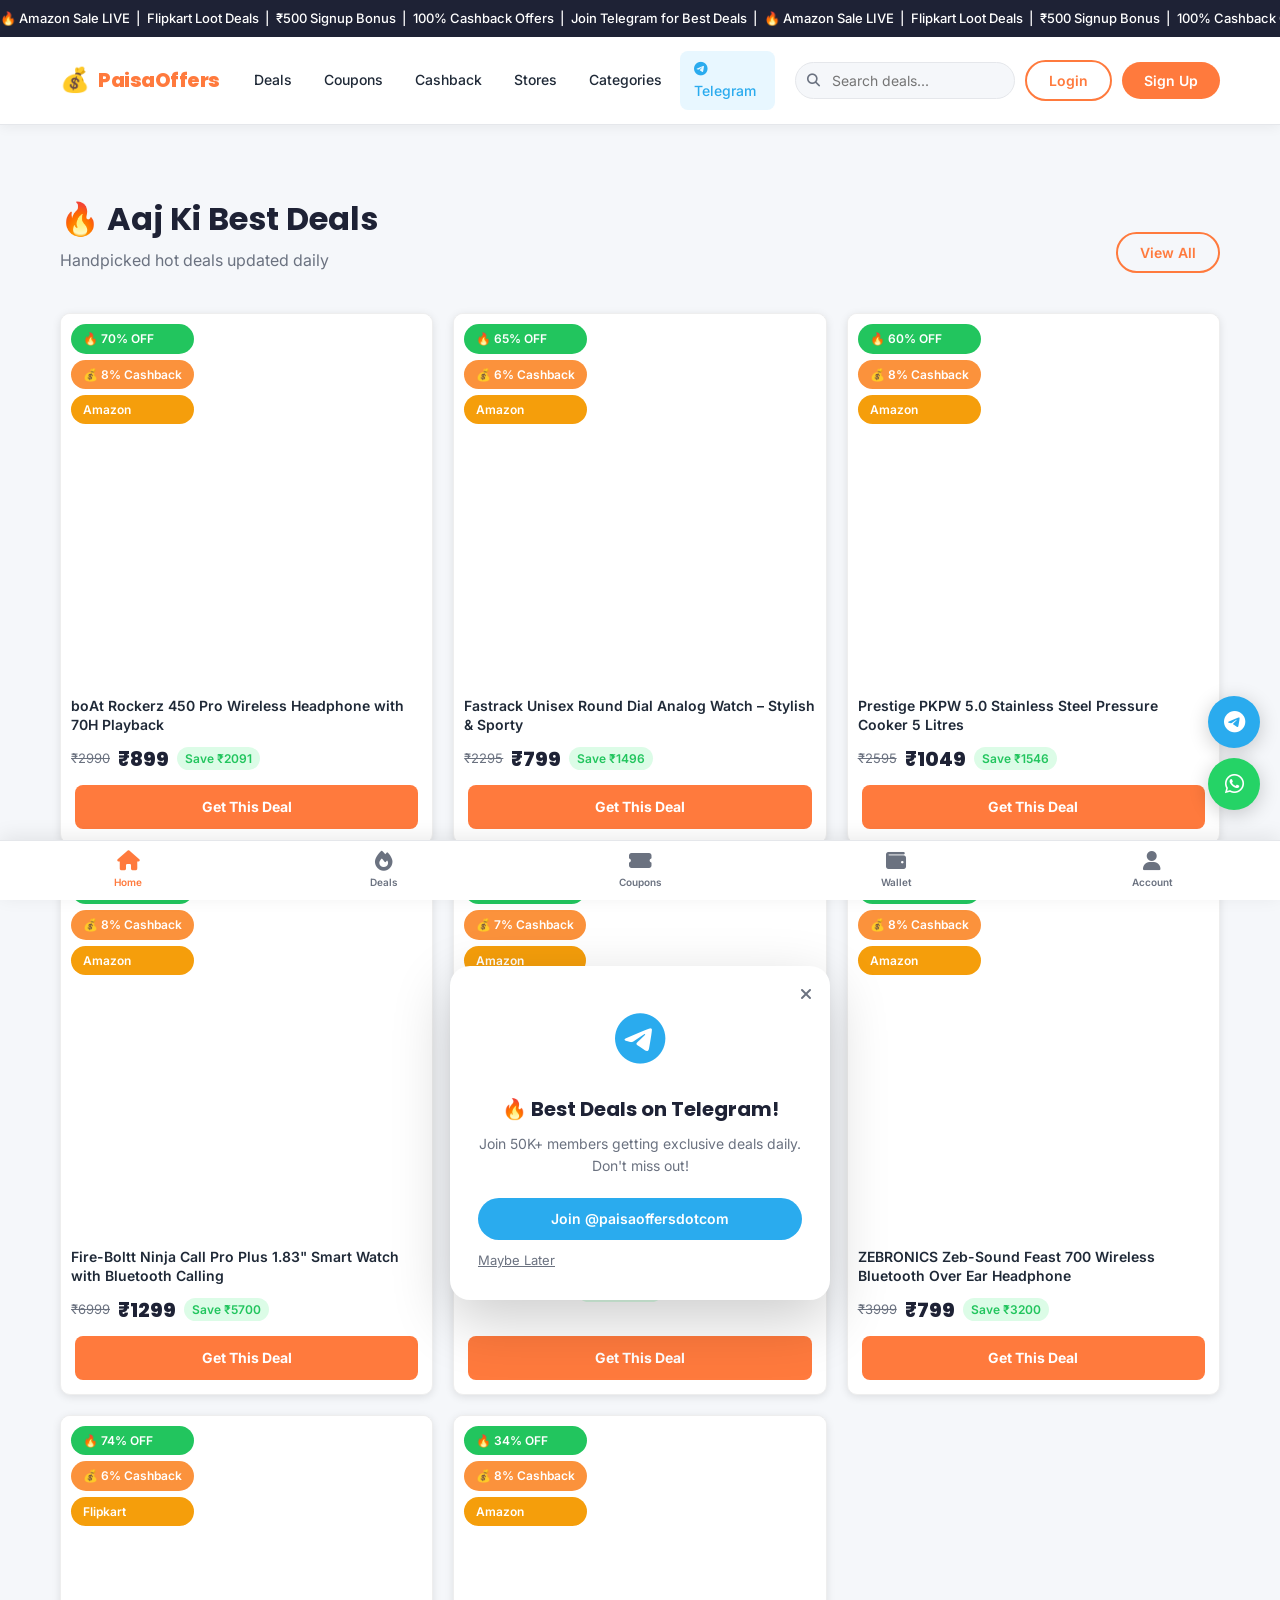
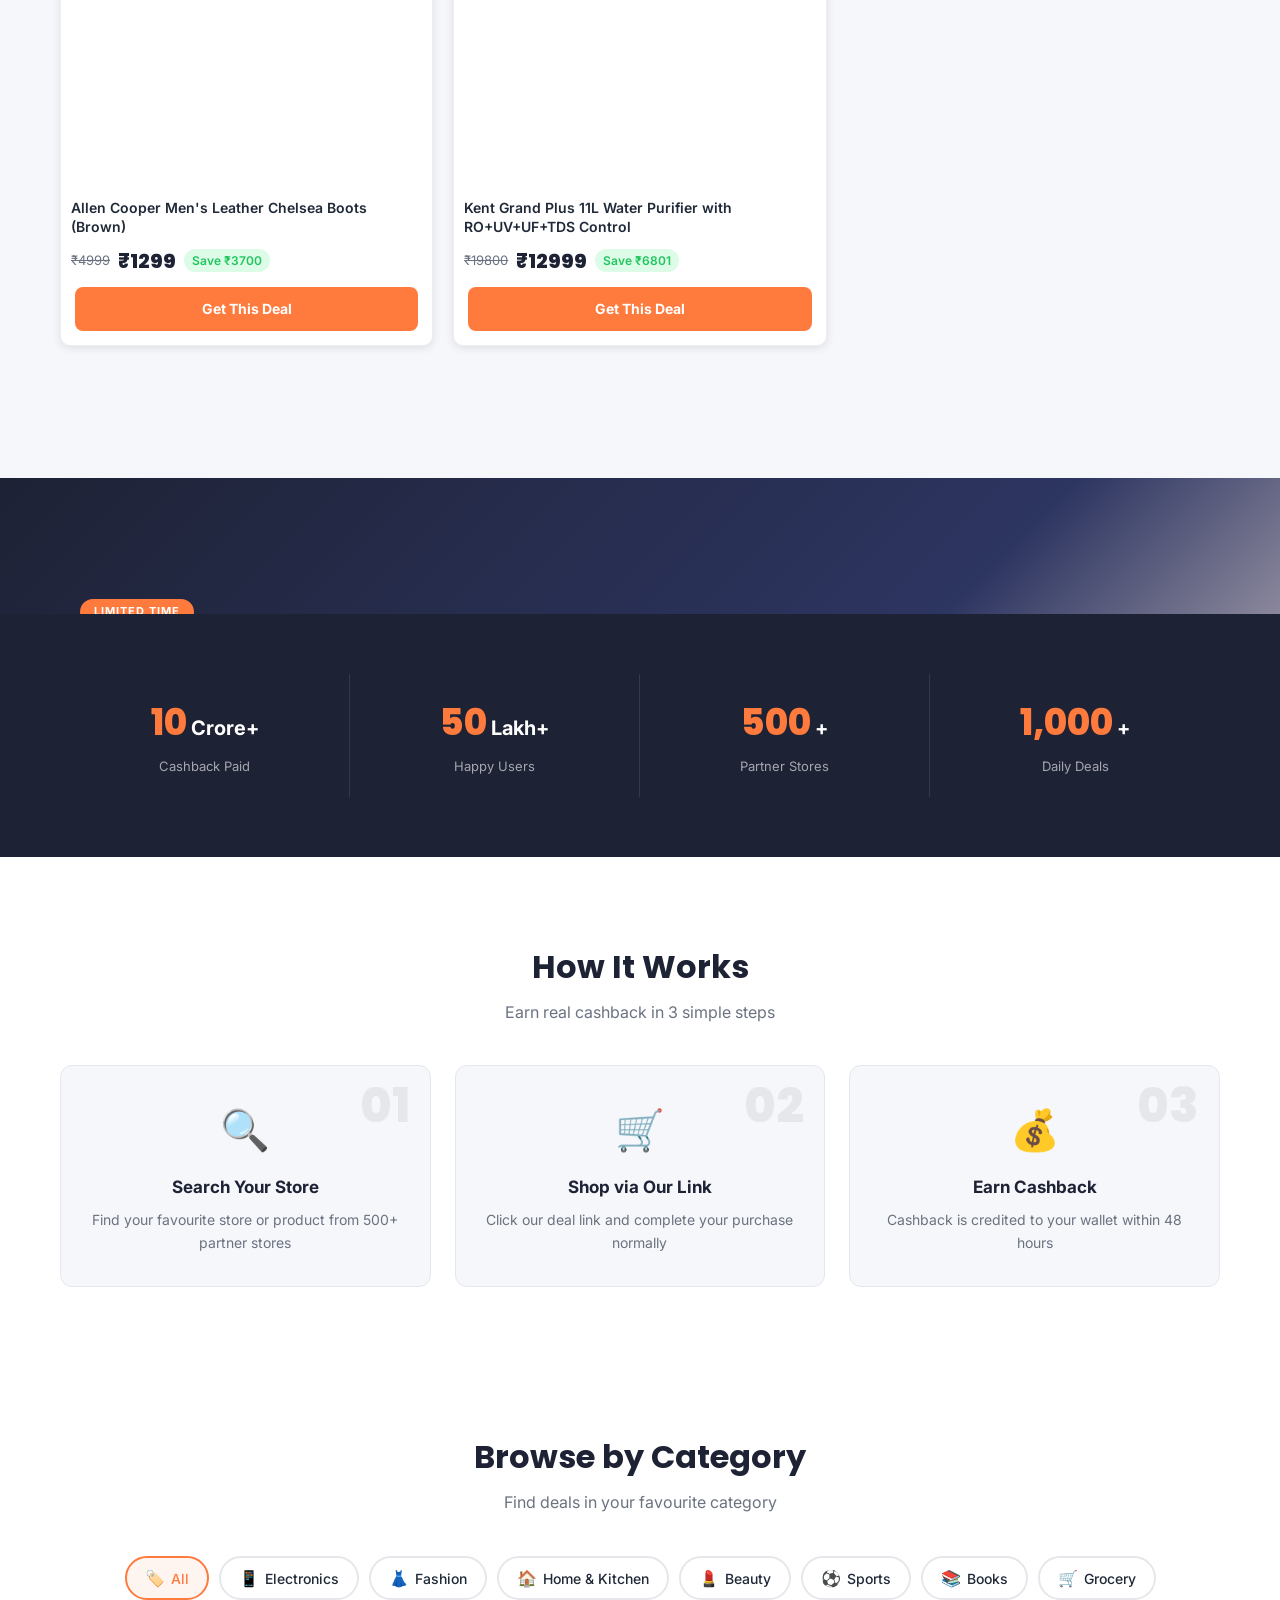
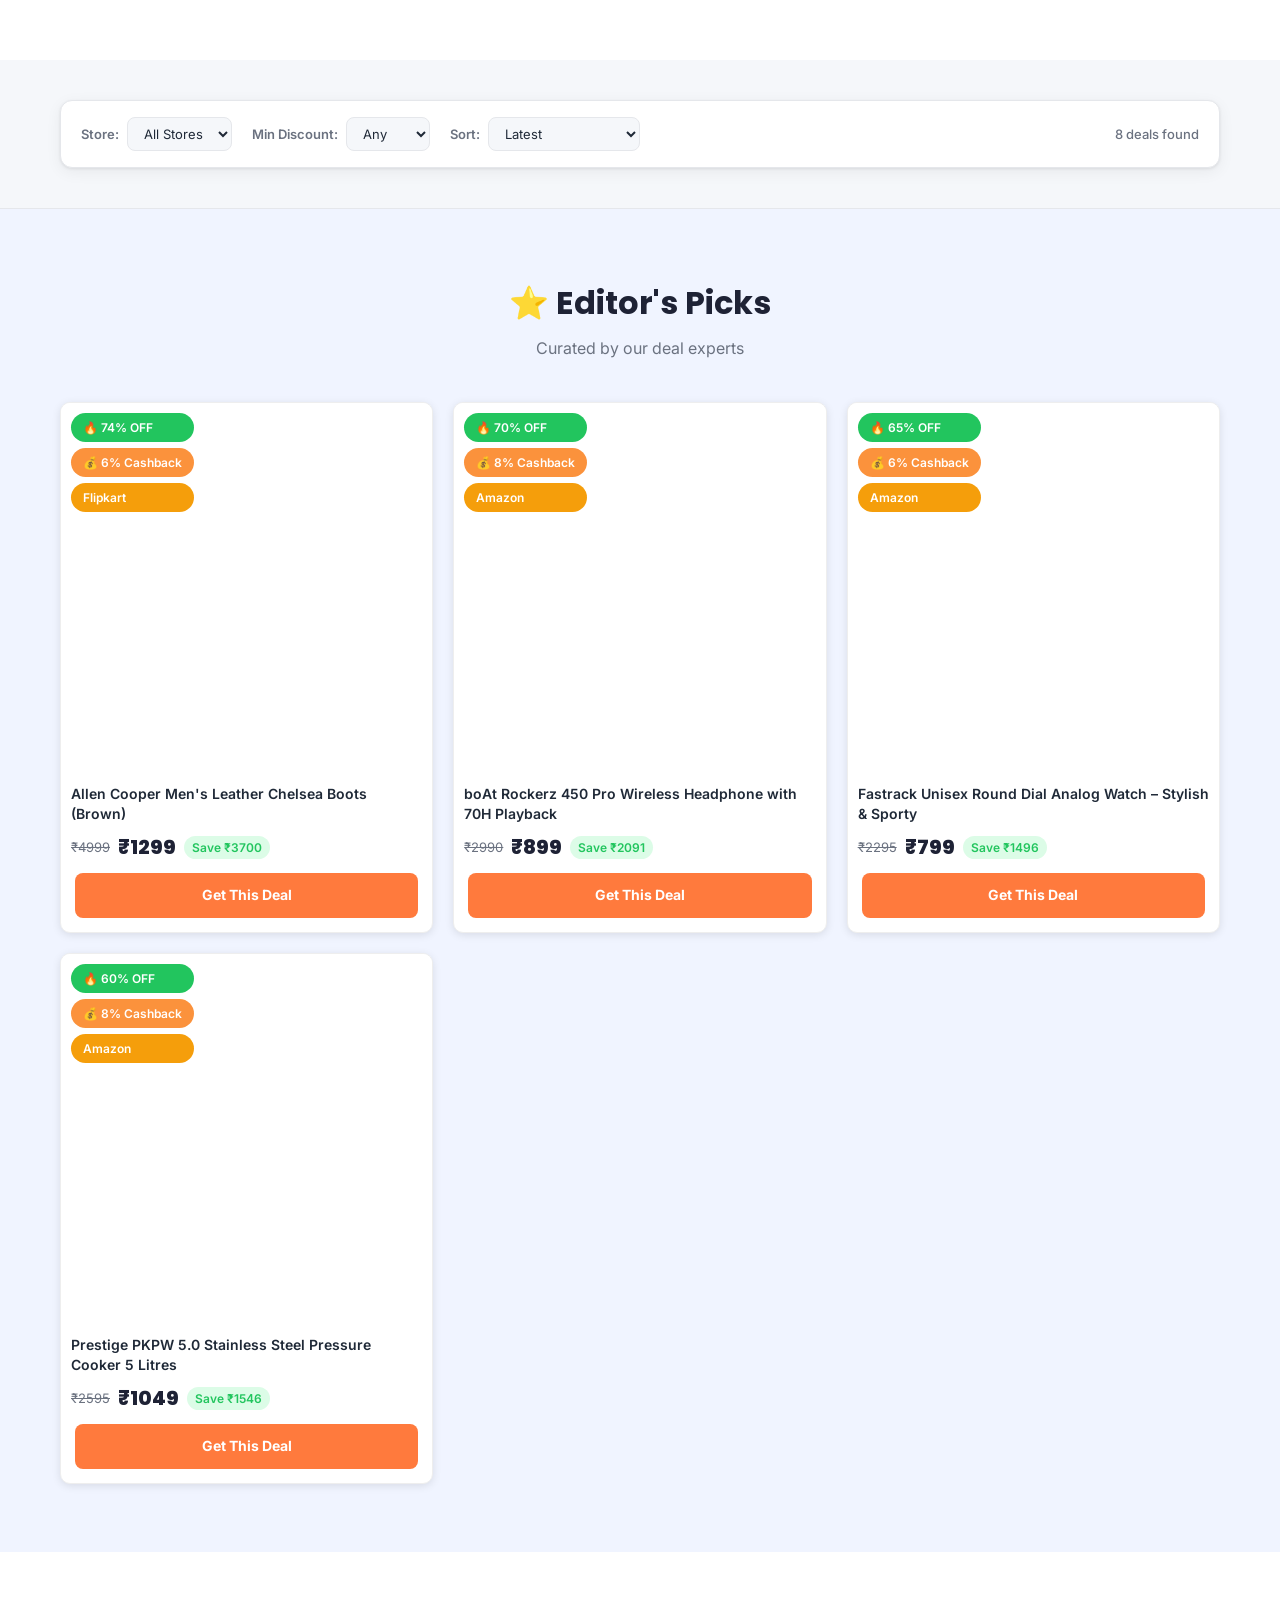
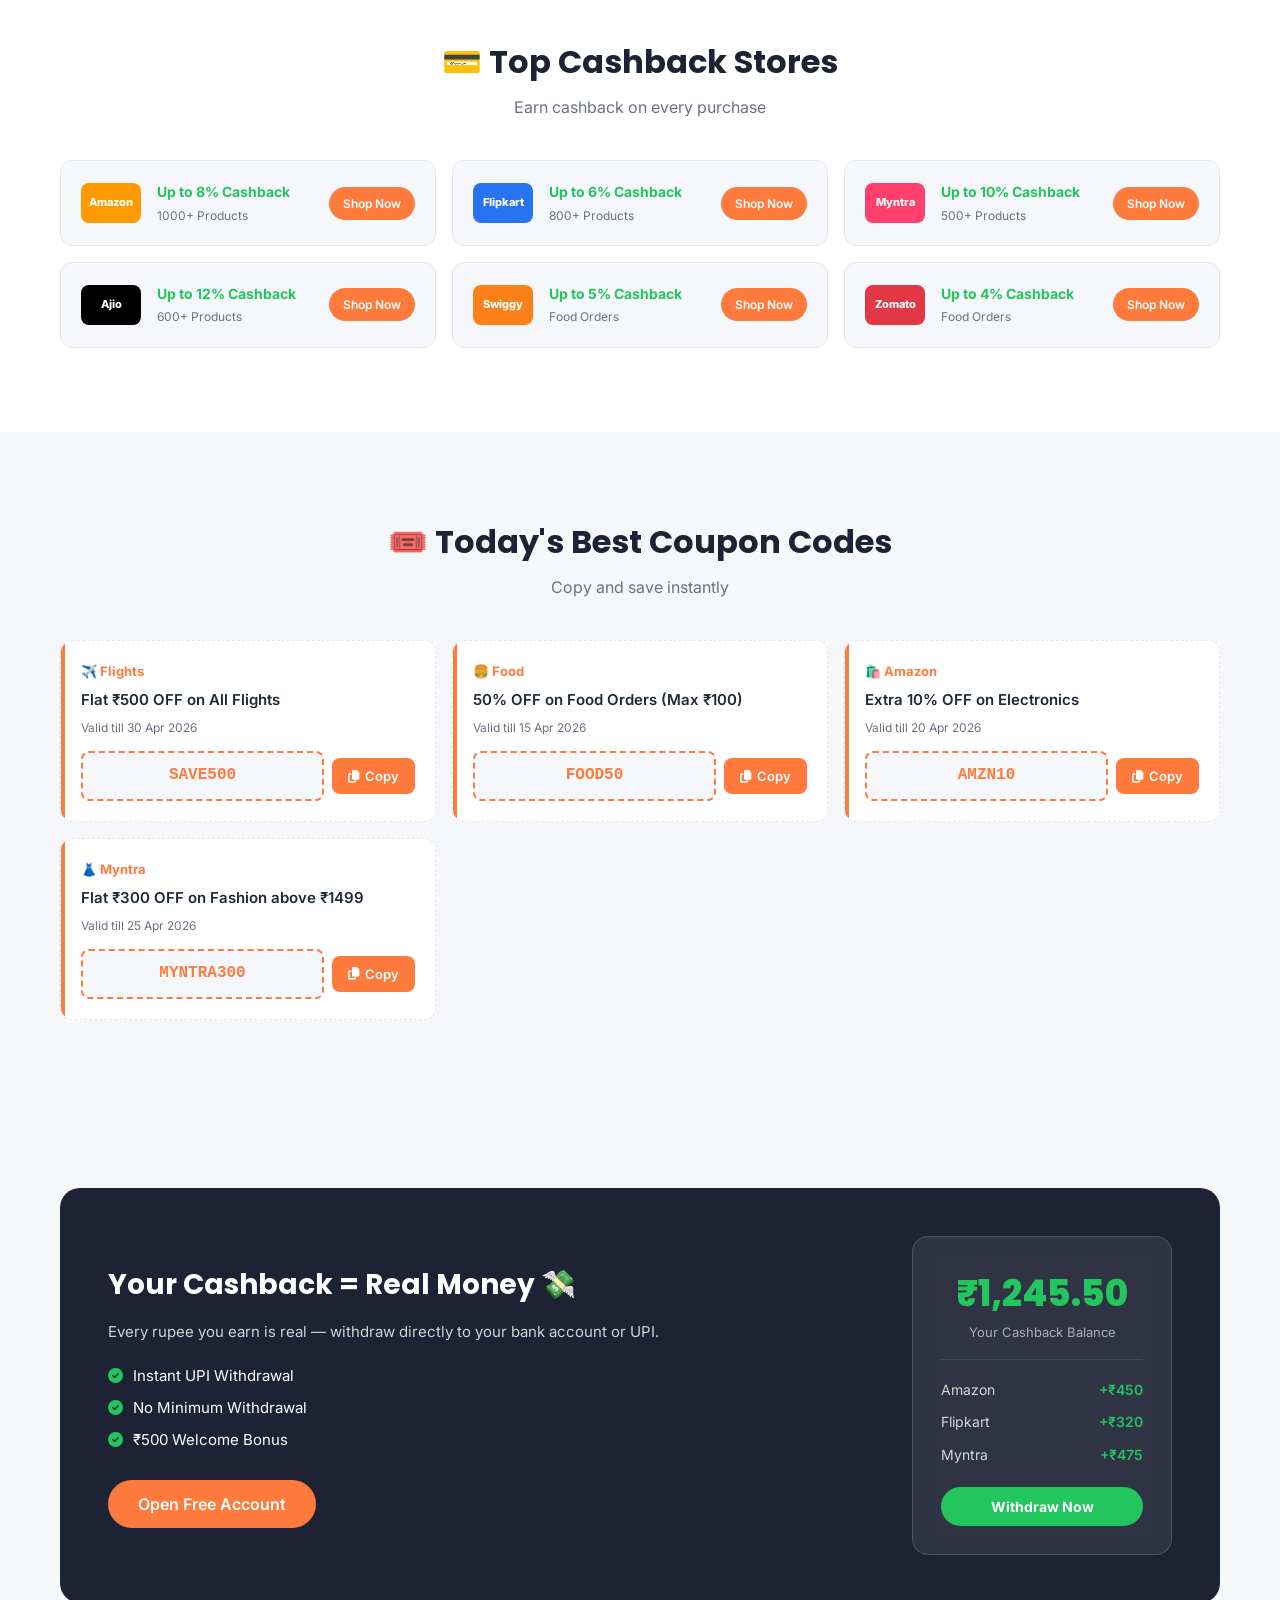
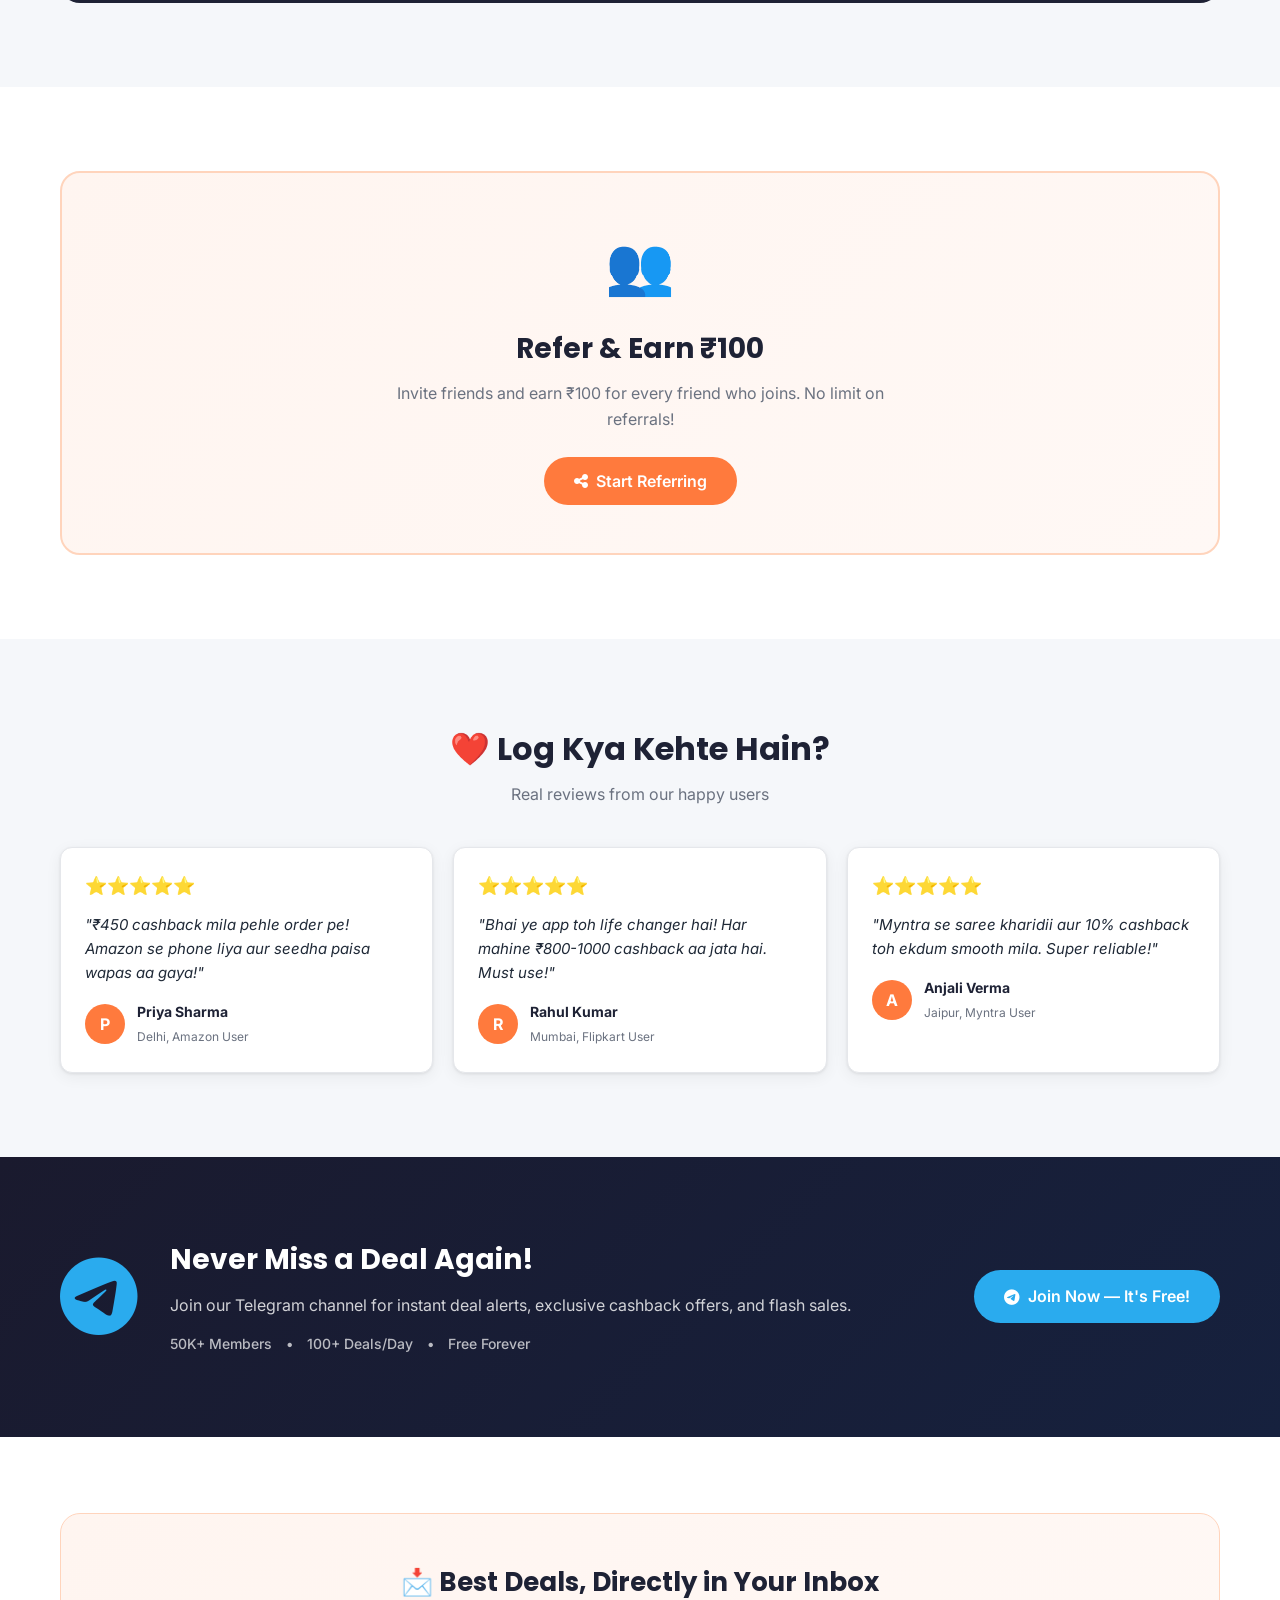
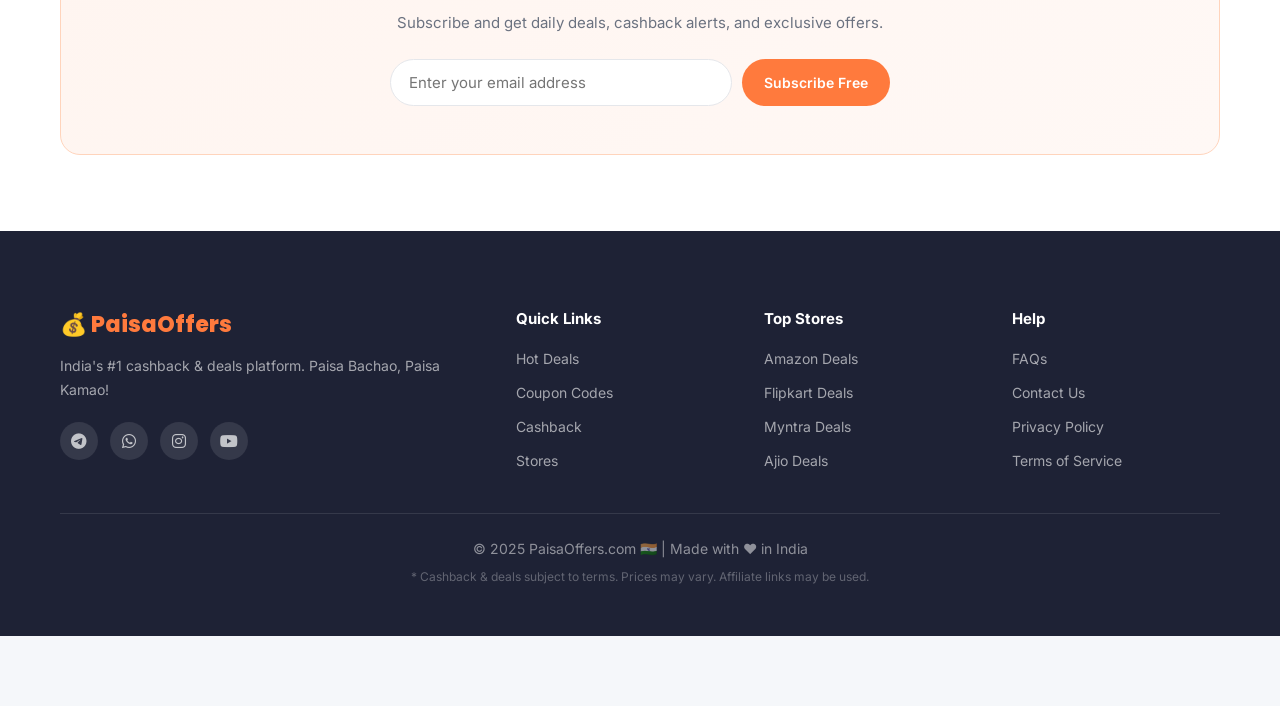
==== commit eded640c: "Update index.html" ====
--- a/index.html
+++ b/index.html
@@ -67,9 +67,29 @@
     </div>
   </div>
 </header>
-
+<!-- TRENDING DEALS -->
+<section class="deals-section">
+  <div class="container">
+    <div class="section-header with-action">
+      <div>
+        <h2>🔥 Aaj Ki Best Deals</h2>
+        <p>Handpicked hot deals updated daily</p>
+      </div>
+      <button class="btn btn-outline" onclick="loadMoreDeals()">View All</button>
+    </div>
+    <div class="deals-grid" id="dealsGrid">
+      <div class="loading-spinner">
+        <div class="spinner"></div>
+        <p>Loading amazing deals...</p>
+      </div>
+    </div>
+    <div class="load-more-wrap" id="loadMoreWrap" style="display:none">
+      <button class="btn btn-outline btn-lg" onclick="loadMoreDeals()">Load More Deals</button>
+    </div>
+  </div>
+</section>
 <!-- HERO CAROUSEL -->
-<section class="hero" id="hero">
+<section class="hero" id="hero" style="height:200px;">
   <div class="carousel" id="carousel">
     <div class="carousel-track" id="carouselTrack">
       <div class="slide slide-1">
@@ -252,28 +272,6 @@
   </div>
 </section>
 
-<!-- TRENDING DEALS -->
-<section class="deals-section">
-  <div class="container">
-    <div class="section-header with-action">
-      <div>
-        <h2>🔥 Aaj Ki Best Deals</h2>
-        <p>Handpicked hot deals updated daily</p>
-      </div>
-      <button class="btn btn-outline" onclick="loadMoreDeals()">View All</button>
-    </div>
-    <div class="deals-grid" id="dealsGrid">
-      <div class="loading-spinner">
-        <div class="spinner"></div>
-        <p>Loading amazing deals...</p>
-      </div>
-    </div>
-    <div class="load-more-wrap" id="loadMoreWrap" style="display:none">
-      <button class="btn btn-outline btn-lg" onclick="loadMoreDeals()">Load More Deals</button>
-    </div>
-  </div>
-</section>
-
 <!-- EDITOR'S PICKS -->
 <section class="deals-section editors-picks" id="editorsPicks" style="background:#f0f4ff">
   <div class="container">
--- a/styles.css
+++ b/styles.css
@@ -46,7 +46,12 @@
 ul { list-style: none; }
 input, select, button { font-family: inherit; outline: none; }
 
-.container { max-width: 1200px; margin: 0 auto; padding: 0 20px; }
+.container {
+  width: 100%;
+  max-width: 1200px;
+  margin: 0 auto;
+  padding: 20px;
+}
 
 /* ============================================================ BUTTONS */
 .btn {
@@ -257,7 +262,20 @@
 /* ============================================================ DEALS */
 .deals-section { padding: 48px 0; }
 .deals-grid {
-  display: grid; grid-template-columns: repeat(auto-fill, minmax(260px, 1fr)); gap: 20px;
+  display: grid;
+  grid-template-columns: repeat(3, 1fr);
+  gap: 20px;
+}
+@media (max-width: 1024px) {
+  .deals-grid {
+    grid-template-columns: repeat(2, 1fr);
+  }
+}
+
+@media (max-width: 600px) {
+  .deals-grid {
+    grid-template-columns: 1fr;
+  }
 }
 .loading-spinner {
   grid-column: 1/-1; text-align: center; padding: 60px 20px; color: var(--text-muted);
@@ -271,29 +289,63 @@
 
 /* DEAL CARD */
 .deal-card {
-  background: var(--card-bg); border-radius: var(--radius);
-  border: 1px solid var(--border); overflow: hidden; position: relative;
-  transition: var(--transition); display: flex; flex-direction: column;
-  box-shadow: var(--shadow);
-}
-.deal-card:hover { transform: translateY(-4px); box-shadow: var(--shadow-hover); border-color: var(--primary); }
-
-.deal-image-wrap { position: relative; overflow: hidden; aspect-ratio: 4/3; background: var(--bg); }
+  background: #fff;
+  border-radius: 16px;
+  border: 1px solid #eee;
+  overflow: hidden;
+  position: relative;
+   width: 100%;
+  display: flex;
+  flex-direction: column;
+  box-shadow: 0 4px 12px rgba(0,0,0,0.06);
+  transition: all 0.3s ease;
+}
+.deal-card:hover {
+  transform: translateY(-8px);
+  box-shadow: 0 10px 25px rgba(0,0,0,0.12);
+}
+
+.deal-image-wrap {
+  width: 100%;
+  aspect-ratio: 1/1;
+  background: #fff;
+  display: flex;
+  align-items: center;
+  justify-content: center;
+}
 .deal-image-wrap img {
-  width: 100%; height: 100%; object-fit: cover;
-  transition: transform 0.4s ease;
+  width: 100%;
+  height: 100%;
+  object-fit: contain;
 }
 .deal-card:hover .deal-image-wrap img { transform: scale(1.04); }
 
 .deal-badges { position: absolute; top: 10px; left: 10px; display: flex; flex-direction: column; gap: 6px; z-index: 2; }
 .badge {
-  display: inline-block; padding: 4px 10px; border-radius: 50px;
-  font-size: 11px; font-weight: 700; line-height: 1;
-}
-.badge-discount { background: var(--accent); color: #fff; }
-.badge-cashback { background: var(--primary); color: #fff; }
-.badge-hot { background: #EF4444; color: #fff; animation: pulse-badge 1.5s infinite; }
-.badge-new { background: #8B5CF6; color: #fff; }
+  display: inline-block;
+  padding: 5px 12px;
+  border-radius: 50px;
+  font-size: 12px;
+  font-weight: 600;
+  color: #fff;
+}
+.badge-discount {
+  background: #22c55e;   /* green */
+}
+
+.badge-cashback {
+  background: #fb923c;   /* orange */
+}
+
+.badge-store {
+  background: #f59e0b;   /* yellow/orange */
+}
+.badge-hot {
+  background: #ef4444;   /* red */
+}
+.badge-new {
+  background: #3b82f6;   /* blue */
+}
 @keyframes pulse-badge { 0%,100% { opacity: 1; } 50% { opacity: 0.7; } }
 
 .store-badge {
@@ -597,7 +649,12 @@
   .footer-grid { grid-template-columns: 1fr 1fr; gap: 24px; }
   .telegram-cta-card { justify-content: center; text-align: center; }
   .telegram-icon-large { font-size: 56px; }
-  .deals-grid { grid-template-columns: repeat(auto-fill, minmax(220px, 1fr)); }
+  .deals-grid {
+  display: grid;
+  grid-template-columns: repeat(auto-fit, minmax(280px, 320px));
+  gap: 20px;
+  justify-content: center;   /* 🔥 IMPORTANT */
+}
   .referral-card { padding: 32px 20px; }
   .newsletter-form { flex-direction: column; }
   .newsletter-form input { border-radius: 12px; }
@@ -617,3 +674,71 @@
   .filters-bar { flex-direction: column; align-items: flex-start; }
   .filter-results { margin-left: 0; }
 }
+.deal-card {
+  background: #fff;
+  border-radius: 10px;
+  overflow: hidden;
+  box-shadow: 0 2px 8px rgba(0,0,0,0.1);
+  transition: 0.2s;
+}
+
+.deal-card:hover {
+  transform: translateY(-3px);
+}
+
+.deal-img {
+  position: relative;
+}
+
+.deal-img img {
+  width: 100%;
+  height: 200px;
+  object-fit: cover;
+}
+
+.discount-badge {
+  position: absolute;
+  top: 10px;
+  left: 10px;
+  background: red;
+  color: #fff;
+  padding: 5px 8px;
+  font-size: 12px;
+  border-radius: 5px;
+}
+
+.deal-body {
+  padding: 10px;
+}
+
+.price-row {
+  margin-top: 5px;
+}
+
+.new-price {
+  color: green;
+  font-weight: bold;
+}
+
+.old-price {
+  text-decoration: line-through;
+  color: gray;
+  margin-left: 5px;
+}
+
+.deal-btn {
+  display: block;
+  margin-top: 8px;
+  background: red;
+  color: white;
+  text-align: center;
+  padding: 8px;
+  border-radius: 5px;
+  text-decoration: none;
+}
+
+.trust {
+  font-size: 11px;
+  color: gray;
+  margin-top: 5px;
+}
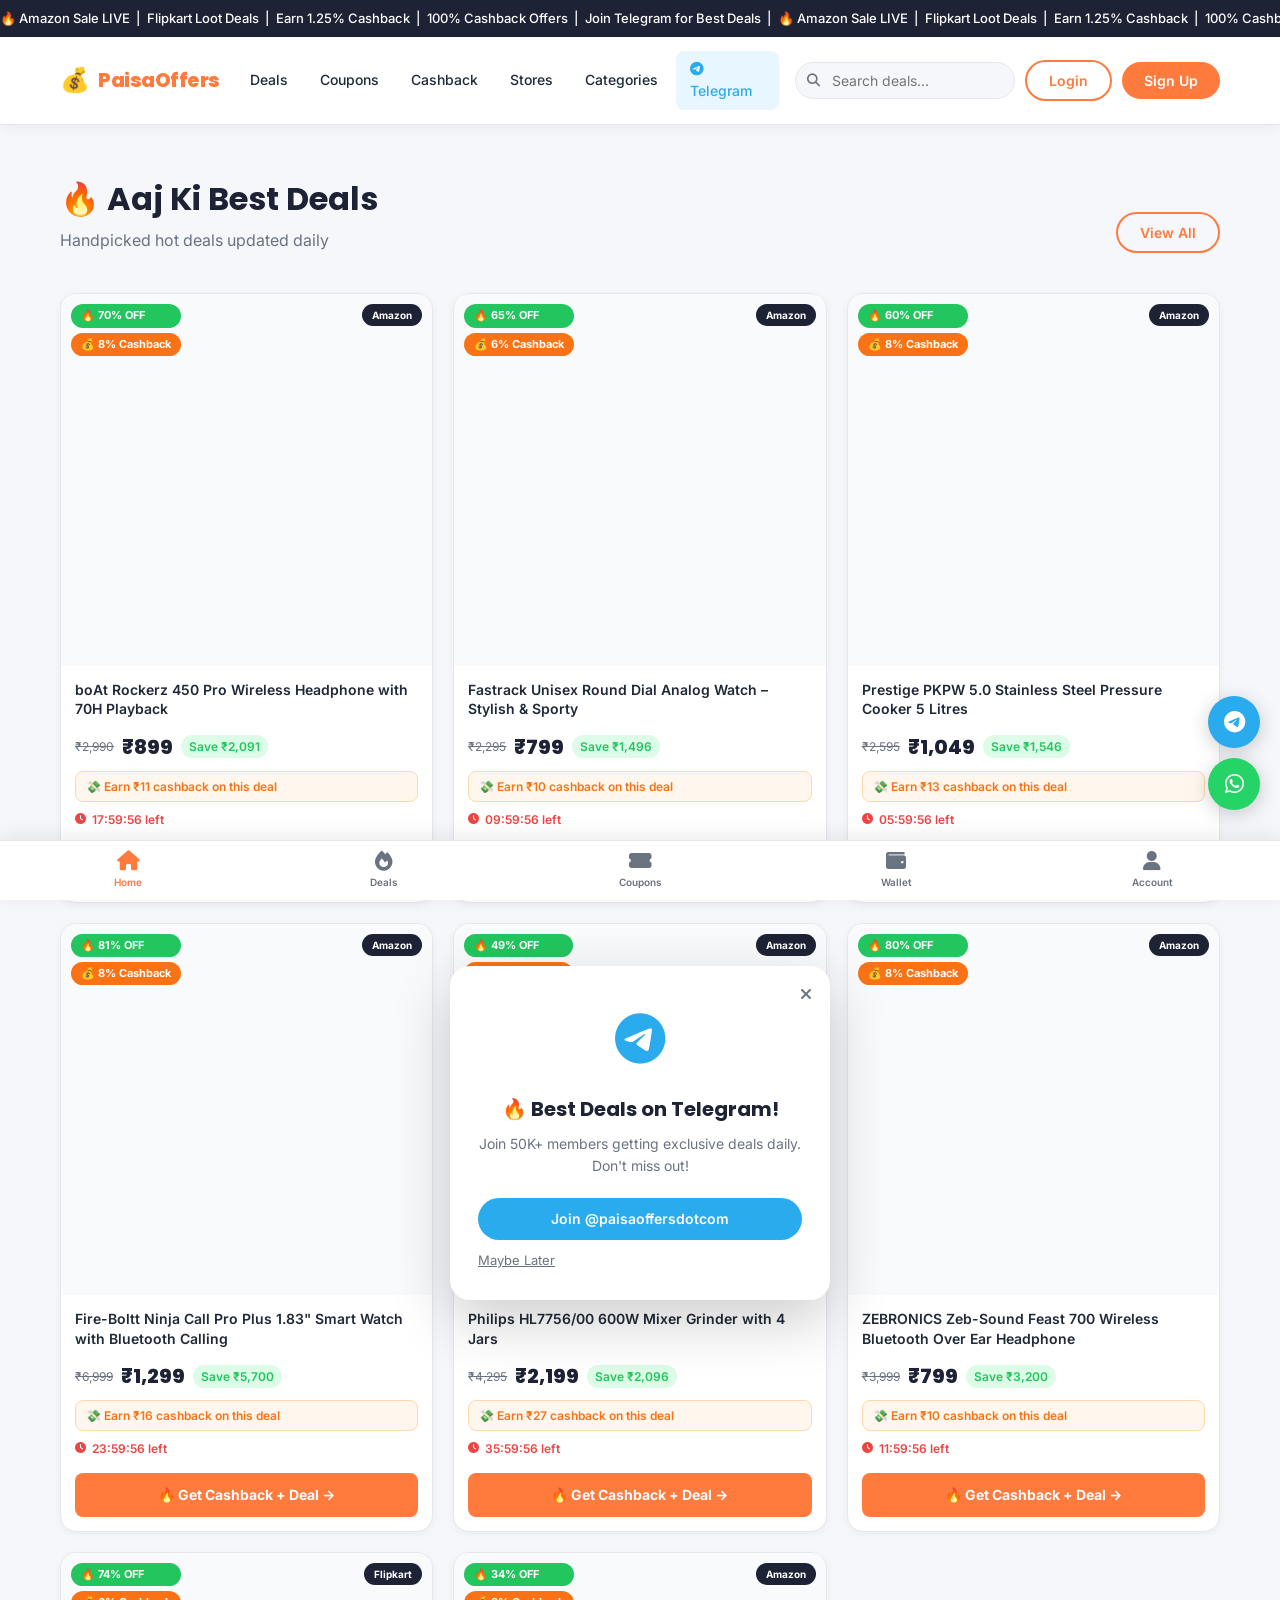
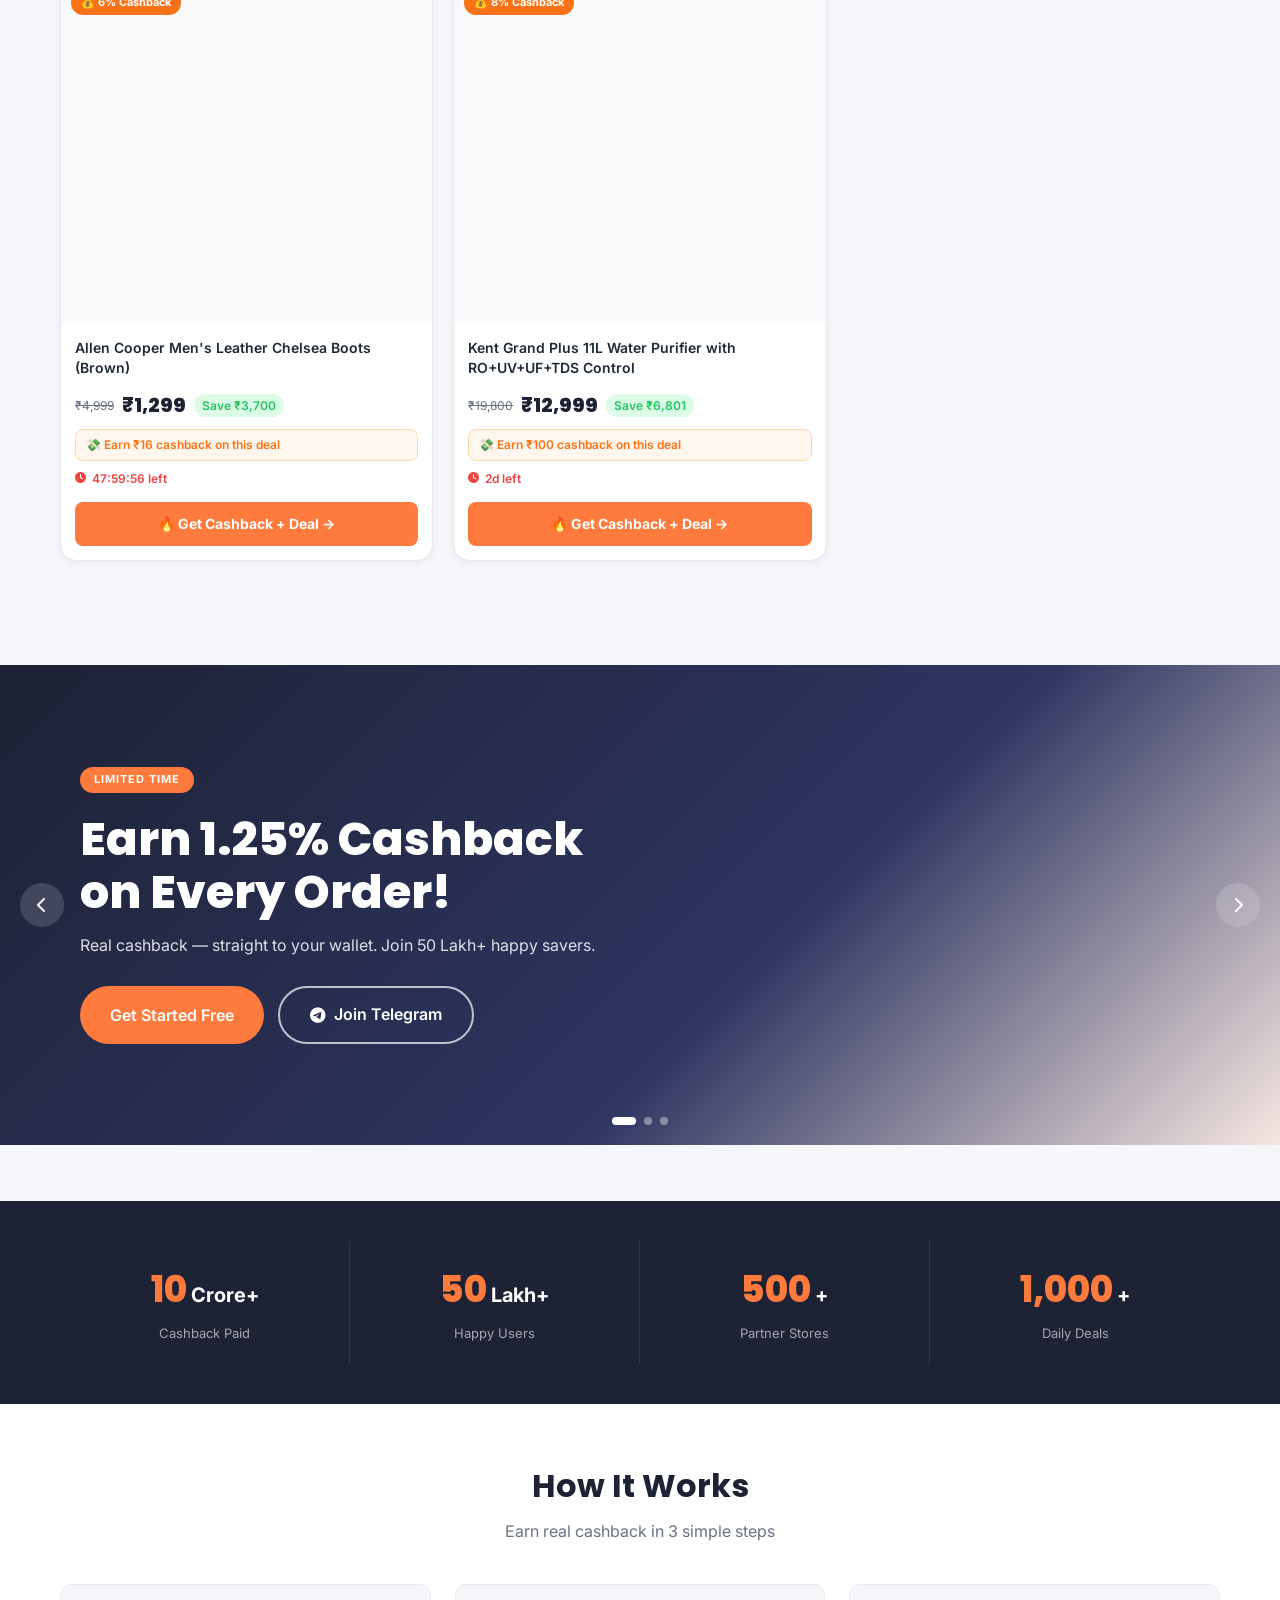
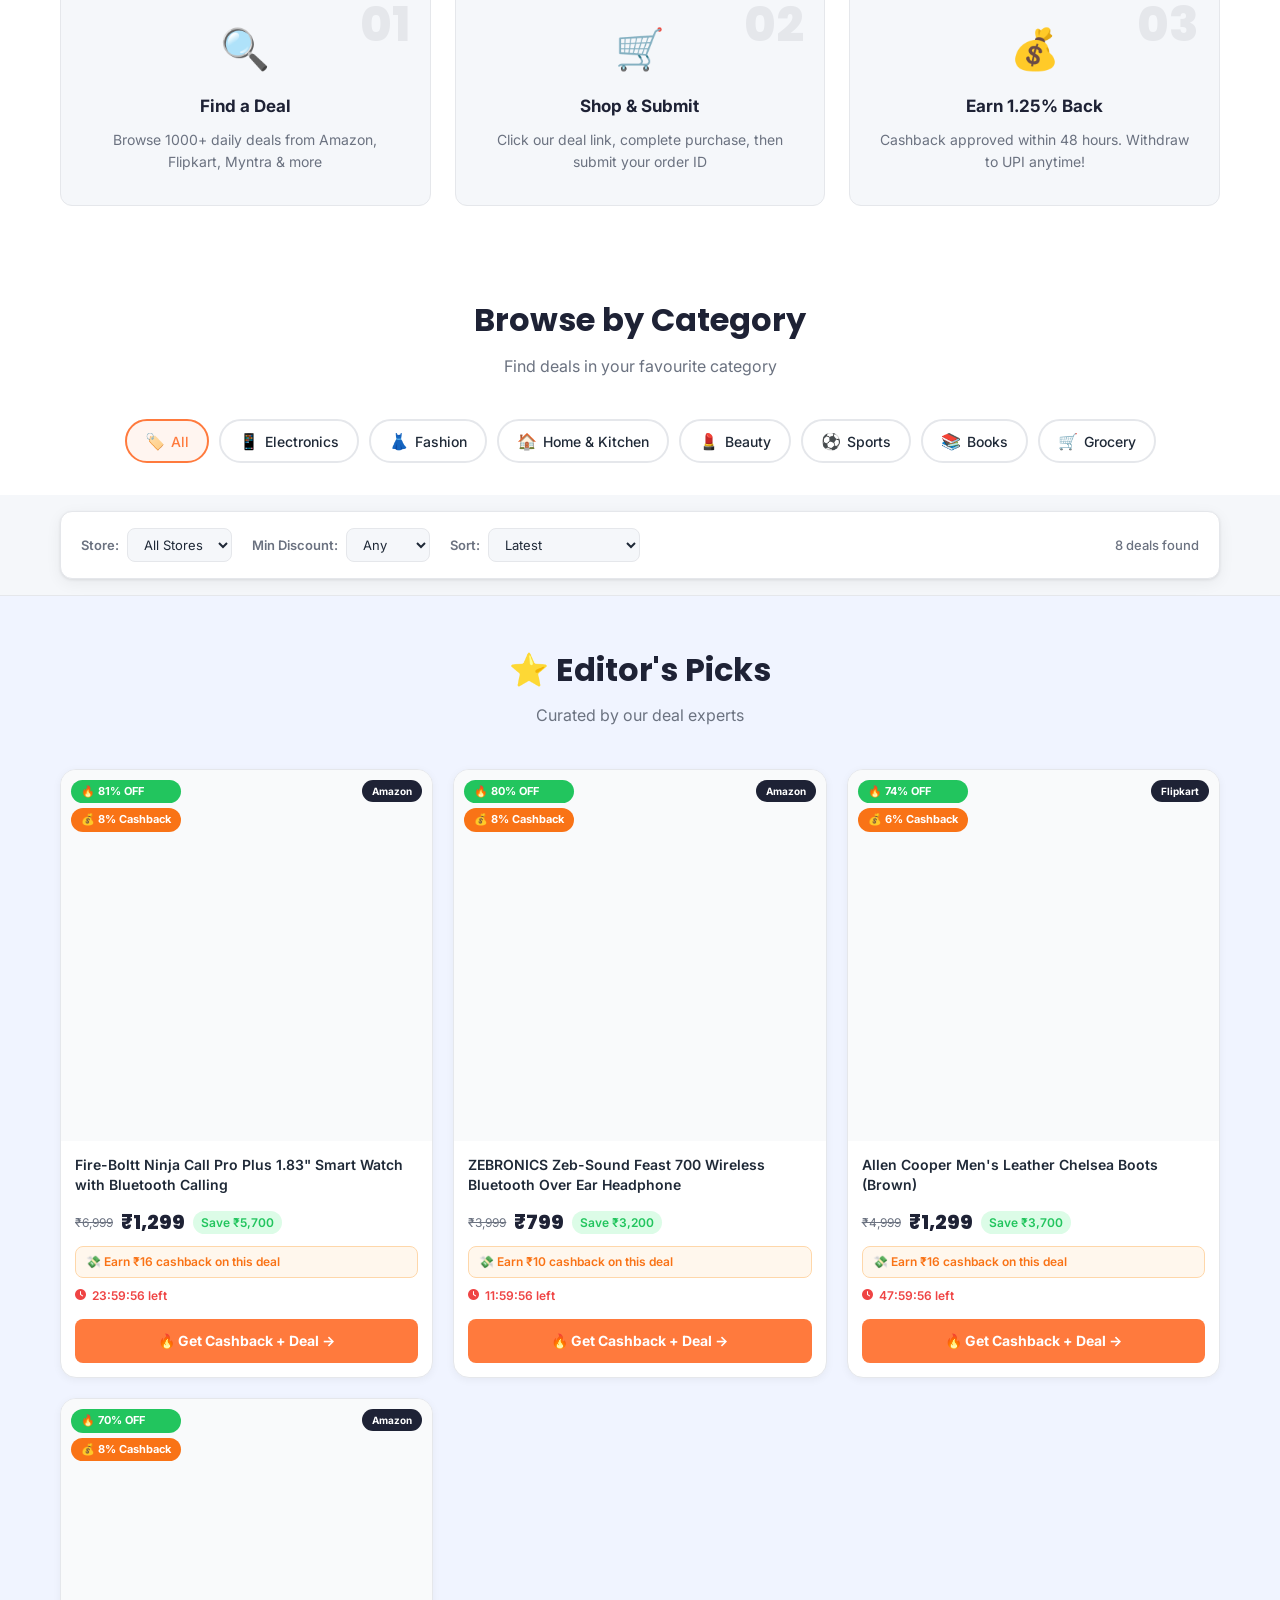
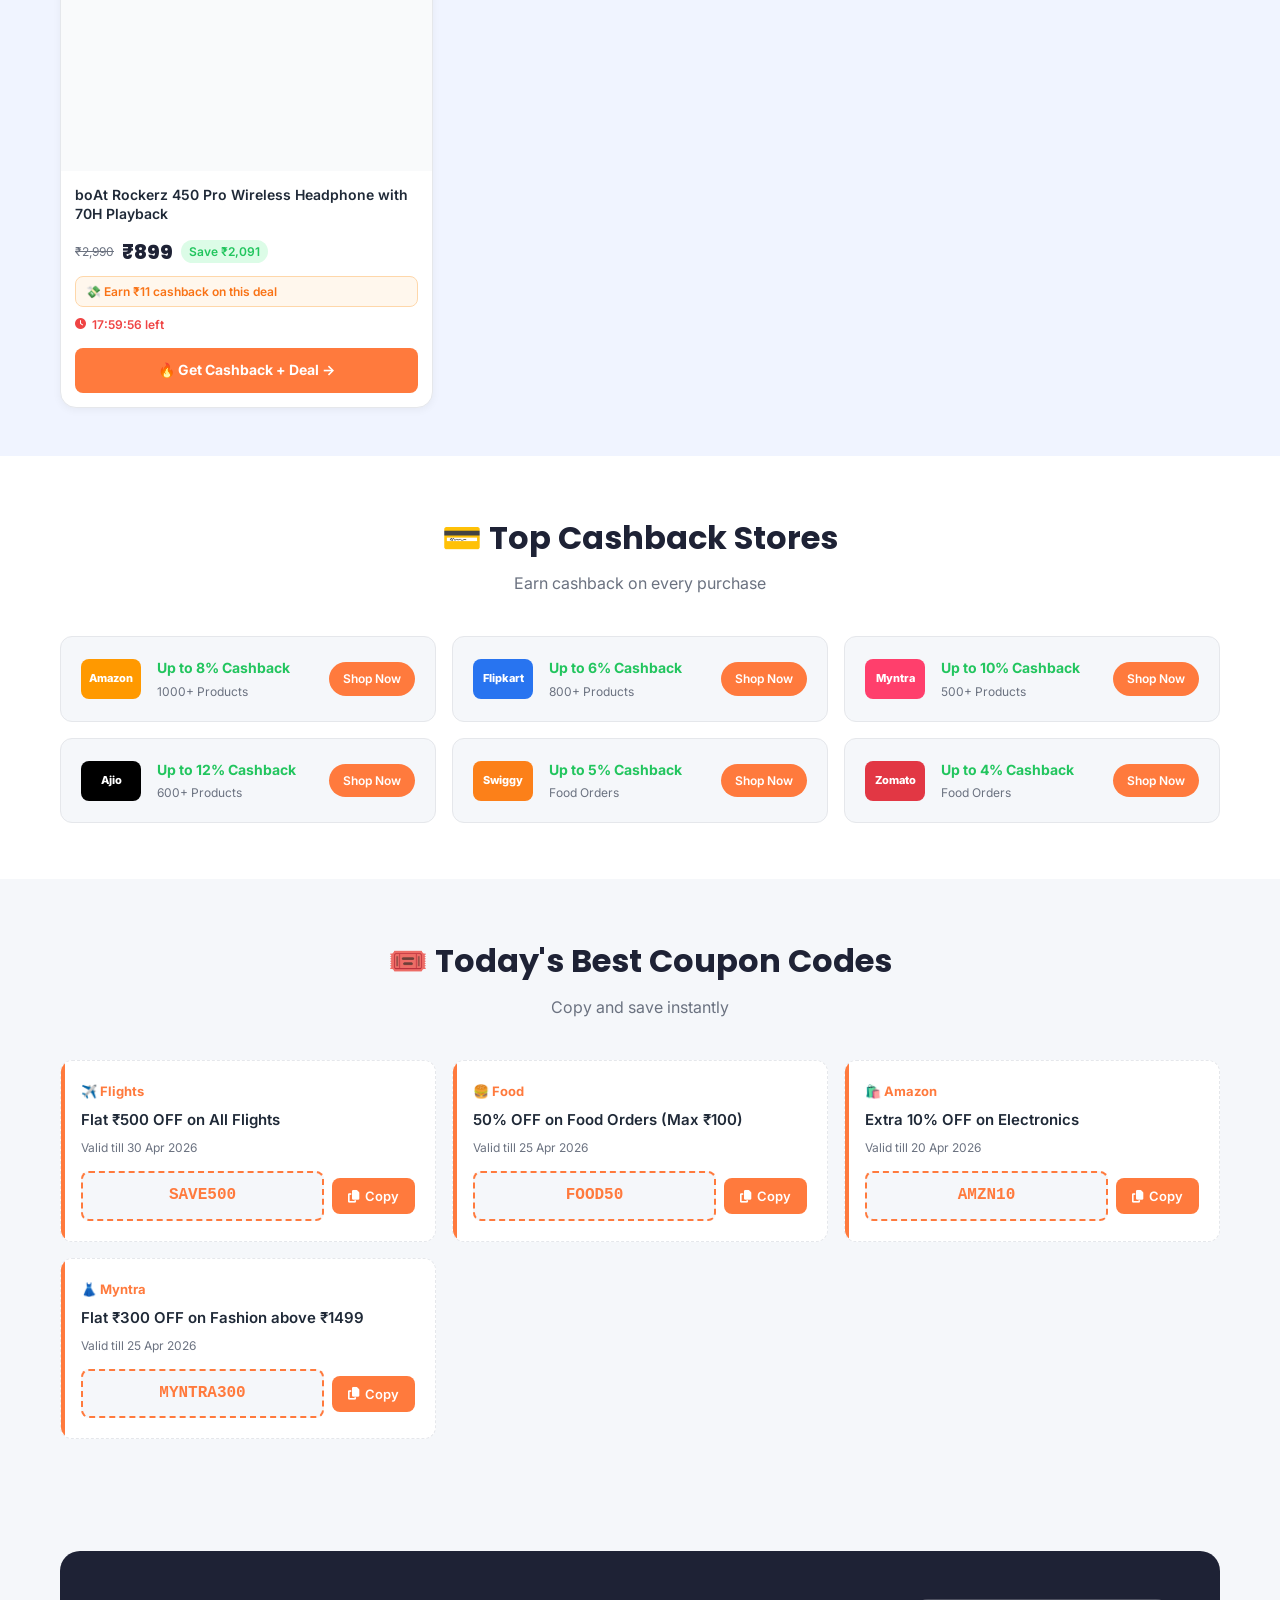
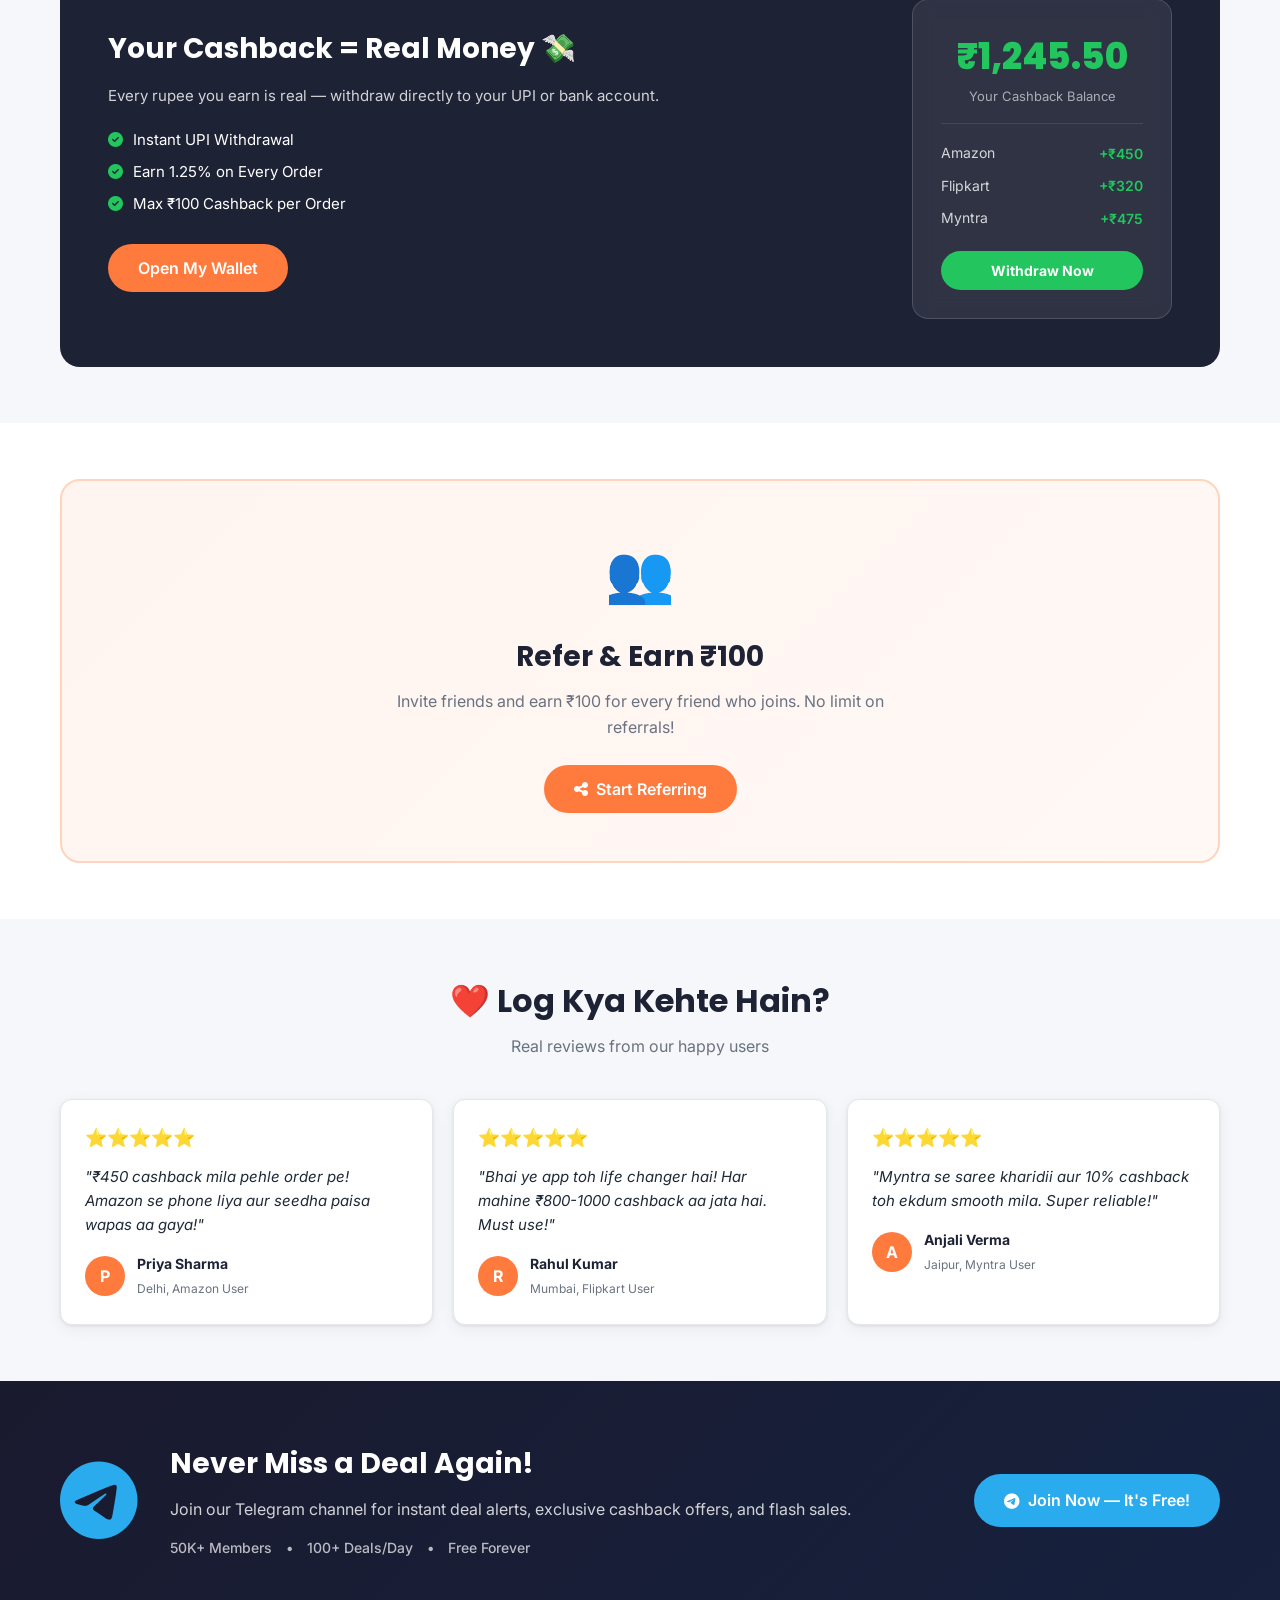
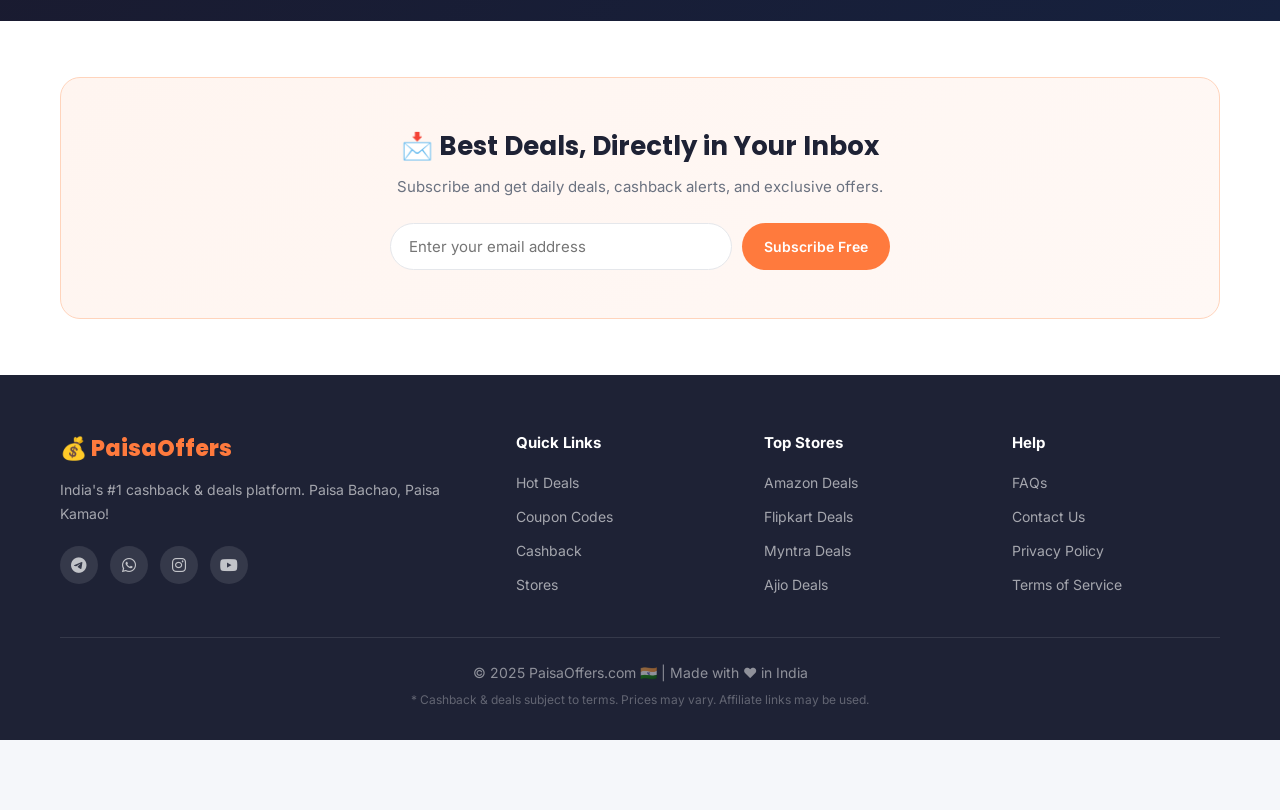
==== commit 4e1b2afc: "Update index.html" ====
--- a/index.html
+++ b/index.html
@@ -14,7 +14,7 @@
   <meta name="viewport" content="width=device-width, initial-scale=1.0">
   <meta name="description" content="India's best cashback, deals & coupons platform. Save money and earn cashback on every purchase at Amazon, Flipkart, Myntra and 500+ stores.">
   <meta property="og:title" content="PaisaOffers - Paisa Bachao, Paisa Kamao!">
-  <meta property="og:description" content="India's best cashback, deals & coupons platform. Earn ₹500 cashback on your first order!">
+  <meta property="og:description" content="India's best cashback & deals platform. Earn 1.25% cashback on every order!">
   <meta property="og:type" content="website">
   <meta property="og:url" content="https://paisaoffers.com">
 
@@ -28,15 +28,15 @@
 </head>
 <body>
 
-<!-- TICKER -->
+<!-- ── TICKER ───────────────────────────────────────────────── -->
 <div class="ticker-wrap">
   <div class="ticker-content">
-    🔥 Amazon Sale LIVE &nbsp;|&nbsp; Flipkart Loot Deals &nbsp;|&nbsp; ₹500 Signup Bonus &nbsp;|&nbsp; 100% Cashback Offers &nbsp;|&nbsp; Join Telegram for Best Deals &nbsp;|&nbsp;
-    🔥 Amazon Sale LIVE &nbsp;|&nbsp; Flipkart Loot Deals &nbsp;|&nbsp; ₹500 Signup Bonus &nbsp;|&nbsp; 100% Cashback Offers &nbsp;|&nbsp; Join Telegram for Best Deals &nbsp;|&nbsp;
+    🔥 Amazon Sale LIVE &nbsp;|&nbsp; Flipkart Loot Deals &nbsp;|&nbsp; Earn 1.25% Cashback &nbsp;|&nbsp; 100% Cashback Offers &nbsp;|&nbsp; Join Telegram for Best Deals &nbsp;|&nbsp;
+    🔥 Amazon Sale LIVE &nbsp;|&nbsp; Flipkart Loot Deals &nbsp;|&nbsp; Earn 1.25% Cashback &nbsp;|&nbsp; 100% Cashback Offers &nbsp;|&nbsp; Join Telegram for Best Deals &nbsp;|&nbsp;
   </div>
 </div>
 
-<!-- NAVBAR -->
+<!-- ── NAVBAR ───────────────────────────────────────────────── -->
 <header class="navbar" id="navbar">
   <div class="container nav-container">
     <a href="#" class="logo">
@@ -59,15 +59,30 @@
         <input type="search" id="searchInput" placeholder="Search deals..." class="search-input" autocomplete="off">
         <div class="search-dropdown" id="searchDropdown"></div>
       </div>
-      <button class="btn btn-outline login-btn" onclick="trackEvent('signup_click', 'Navbar Login')">Login</button>
-      <button class="btn btn-primary signup-btn" onclick="trackEvent('signup_click', 'Navbar Signup')">Sign Up</button>
+
+      <!-- User menu (shown when logged in) -->
+      <div id="userMenu" style="display:none; align-items:center; gap:8px;">
+        <div class="wallet-chip" id="walletBtn" title="Open Wallet">
+          💰 <span id="navWalletBal">₹0</span>
+        </div>
+        <div class="user-avatar" title="Account">
+          <span id="navUserName">U</span>
+        </div>
+        <button class="btn btn-sm btn-outline" id="logoutBtn">Logout</button>
+      </div>
+
+      <!-- Guest buttons -->
+      <button class="btn btn-outline" id="loginBtnNav">Login</button>
+      <button class="btn btn-primary" id="signupBtnNav">Sign Up</button>
+
       <button class="hamburger" id="hamburger" aria-label="Menu">
         <span></span><span></span><span></span>
       </button>
     </div>
   </div>
 </header>
-<!-- TRENDING DEALS -->
+
+<!-- ── TRENDING DEALS ────────────────────────────────────────── -->
 <section class="deals-section">
   <div class="container">
     <div class="section-header with-action">
@@ -88,18 +103,19 @@
     </div>
   </div>
 </section>
-<!-- HERO CAROUSEL -->
-<section class="hero" id="hero" style="height:200px;">
+
+<!-- ── HERO CAROUSEL ────────────────────────────────────────── -->
+<section class="hero" id="hero">
   <div class="carousel" id="carousel">
     <div class="carousel-track" id="carouselTrack">
       <div class="slide slide-1">
         <div class="slide-content">
           <span class="slide-badge">LIMITED TIME</span>
-          <h1>Earn ₹500 Cashback<br>on Your First Order!</h1>
-          <p>Loot deals before they are gone! Join 50 Lakh+ happy savers.</p>
+          <h1>Earn 1.25% Cashback<br>on Every Order!</h1>
+          <p>Real cashback — straight to your wallet. Join 50 Lakh+ happy savers.</p>
           <div class="hero-btns">
-            <button class="btn btn-primary btn-lg" onclick="trackEvent('signup_click', 'Hero CTA')">Get Started Free</button>
-            <a href="https://t.me/paisaoffersdotcom" target="_blank" class="btn btn-outline-white btn-lg" onclick="trackEvent('deal_click', 'Hero Telegram')">
+            <button class="btn btn-primary btn-lg" onclick="document.getElementById('signupBtnNav').click()">Get Started Free</button>
+            <a href="https://t.me/paisaoffersdotcom" target="_blank" class="btn btn-outline-white btn-lg" onclick="trackEvent('deal_click','Hero Telegram')">
               <i class="fab fa-telegram"></i> Join Telegram
             </a>
           </div>
@@ -111,18 +127,18 @@
           <h1>Up to 80% OFF on<br>Electronics & Gadgets!</h1>
           <p>Best prices on mobiles, laptops, TVs and accessories.</p>
           <div class="hero-btns">
-            <a href="https://amzn.to/4t7XSrt" target="_blank" class="btn btn-primary btn-lg" onclick="trackEvent('deal_click', 'Hero Amazon')">Shop Now on Amazon</a>
+            <a href="https://amzn.to/4t7XSrt" target="_blank" class="btn btn-primary btn-lg" onclick="trackEvent('deal_click','Hero Amazon')">Shop Now on Amazon</a>
             <button class="btn btn-outline-white btn-lg" onclick="document.getElementById('deals').scrollIntoView({behavior:'smooth'})">View All Deals</button>
           </div>
         </div>
       </div>
       <div class="slide slide-3">
         <div class="slide-content">
-          <span class="slide-badge">REFER & EARN</span>
-          <h1>Invite Friends &<br>Earn ₹100 Each!</h1>
-          <p>Unlimited referrals, unlimited cashback. Start earning today.</p>
+          <span class="slide-badge">CASHBACK</span>
+          <h1>Submit Order &<br>Earn Real Cashback!</h1>
+          <p>Every purchase earns you 1.25% back. Withdraw via UPI.</p>
           <div class="hero-btns">
-            <button class="btn btn-primary btn-lg" onclick="trackEvent('signup_click', 'Hero Refer')">Start Referring</button>
+            <button class="btn btn-primary btn-lg" onclick="openWalletModal()">Claim Cashback</button>
             <button class="btn btn-outline-white btn-lg" onclick="document.getElementById('stores').scrollIntoView({behavior:'smooth'})">Explore Stores</button>
           </div>
         </div>
@@ -138,7 +154,7 @@
   </div>
 </section>
 
-<!-- STATS COUNTERS -->
+<!-- ── STATS ────────────────────────────────────────────────── -->
 <section class="stats-section">
   <div class="container">
     <div class="stats-grid">
@@ -166,7 +182,7 @@
   </div>
 </section>
 
-<!-- HOW IT WORKS -->
+<!-- ── HOW IT WORKS ─────────────────────────────────────────── -->
 <section class="how-section">
   <div class="container">
     <div class="section-header">
@@ -177,26 +193,26 @@
       <div class="step-card">
         <div class="step-icon">🔍</div>
         <div class="step-num">01</div>
-        <h3>Search Your Store</h3>
-        <p>Find your favourite store or product from 500+ partner stores</p>
+        <h3>Find a Deal</h3>
+        <p>Browse 1000+ daily deals from Amazon, Flipkart, Myntra & more</p>
       </div>
       <div class="step-card">
         <div class="step-icon">🛒</div>
         <div class="step-num">02</div>
-        <h3>Shop via Our Link</h3>
-        <p>Click our deal link and complete your purchase normally</p>
+        <h3>Shop & Submit</h3>
+        <p>Click our deal link, complete purchase, then submit your order ID</p>
       </div>
       <div class="step-card">
         <div class="step-icon">💰</div>
         <div class="step-num">03</div>
-        <h3>Earn Cashback</h3>
-        <p>Cashback is credited to your wallet within 48 hours</p>
-      </div>
-    </div>
-  </div>
-</section>
-
-<!-- CATEGORIES -->
+        <h3>Earn 1.25% Back</h3>
+        <p>Cashback approved within 48 hours. Withdraw to UPI anytime!</p>
+      </div>
+    </div>
+  </div>
+</section>
+
+<!-- ── CATEGORIES ───────────────────────────────────────────── -->
 <section class="categories-section" id="categories">
   <div class="container">
     <div class="section-header">
@@ -204,35 +220,19 @@
       <p>Find deals in your favourite category</p>
     </div>
     <div class="categories-grid">
-      <button class="category-chip active" onclick="filterCategory('All')">
-        <span class="cat-icon">🏷️</span> All
-      </button>
-      <button class="category-chip" onclick="filterCategory('Electronics')">
-        <span class="cat-icon">📱</span> Electronics
-      </button>
-      <button class="category-chip" onclick="filterCategory('Fashion')">
-        <span class="cat-icon">👗</span> Fashion
-      </button>
-      <button class="category-chip" onclick="filterCategory('Home')">
-        <span class="cat-icon">🏠</span> Home & Kitchen
-      </button>
-      <button class="category-chip" onclick="filterCategory('Beauty')">
-        <span class="cat-icon">💄</span> Beauty
-      </button>
-      <button class="category-chip" onclick="filterCategory('Sports')">
-        <span class="cat-icon">⚽</span> Sports
-      </button>
-      <button class="category-chip" onclick="filterCategory('Books')">
-        <span class="cat-icon">📚</span> Books
-      </button>
-      <button class="category-chip" onclick="filterCategory('Grocery')">
-        <span class="cat-icon">🛒</span> Grocery
-      </button>
-    </div>
-  </div>
-</section>
-
-<!-- FILTERS -->
+      <button class="category-chip active" onclick="filterCategory('All')"><span class="cat-icon">🏷️</span> All</button>
+      <button class="category-chip" onclick="filterCategory('Electronics')"><span class="cat-icon">📱</span> Electronics</button>
+      <button class="category-chip" onclick="filterCategory('Fashion')"><span class="cat-icon">👗</span> Fashion</button>
+      <button class="category-chip" onclick="filterCategory('Home')"><span class="cat-icon">🏠</span> Home & Kitchen</button>
+      <button class="category-chip" onclick="filterCategory('Beauty')"><span class="cat-icon">💄</span> Beauty</button>
+      <button class="category-chip" onclick="filterCategory('Sports')"><span class="cat-icon">⚽</span> Sports</button>
+      <button class="category-chip" onclick="filterCategory('Books')"><span class="cat-icon">📚</span> Books</button>
+      <button class="category-chip" onclick="filterCategory('Grocery')"><span class="cat-icon">🛒</span> Grocery</button>
+    </div>
+  </div>
+</section>
+
+<!-- ── FILTERS ──────────────────────────────────────────────── -->
 <section class="filters-section" id="deals">
   <div class="container">
     <div class="filters-bar">
@@ -272,19 +272,18 @@
   </div>
 </section>
 
-<!-- EDITOR'S PICKS -->
+<!-- ── EDITOR'S PICKS ───────────────────────────────────────── -->
 <section class="deals-section editors-picks" id="editorsPicks" style="background:#f0f4ff">
   <div class="container">
     <div class="section-header">
       <h2>⭐ Editor's Picks</h2>
       <p>Curated by our deal experts</p>
     </div>
-    <div class="deals-grid" id="editorDealsGrid">
-    </div>
-  </div>
-</section>
-
-<!-- CASHBACK STORES -->
+    <div class="deals-grid" id="editorDealsGrid"></div>
+  </div>
+</section>
+
+<!-- ── CASHBACK STORES ──────────────────────────────────────── -->
 <section class="stores-section" id="stores">
   <div class="container">
     <div class="section-header">
@@ -292,7 +291,7 @@
       <p>Earn cashback on every purchase</p>
     </div>
     <div class="stores-grid">
-      <a href="https://amzn.to/4t7XSrt" target="_blank" class="store-card" onclick="trackEvent('deal_click', 'Store Amazon')">
+      <a href="https://amzn.to/4t7XSrt" target="_blank" class="store-card" onclick="trackEvent('deal_click','Store Amazon')">
         <div class="store-logo amazon">Amazon</div>
         <div class="store-info">
           <div class="store-cashback">Up to 8% Cashback</div>
@@ -300,7 +299,7 @@
         </div>
         <span class="store-btn">Shop Now</span>
       </a>
-      <a href="https://amzn.to/4voS5PM" target="_blank" class="store-card" onclick="trackEvent('deal_click', 'Store Flipkart')">
+      <a href="https://amzn.to/4voS5PM" target="_blank" class="store-card" onclick="trackEvent('deal_click','Store Flipkart')">
         <div class="store-logo flipkart">Flipkart</div>
         <div class="store-info">
           <div class="store-cashback">Up to 6% Cashback</div>
@@ -308,7 +307,7 @@
         </div>
         <span class="store-btn">Shop Now</span>
       </a>
-      <a href="https://amzn.to/4tJGSaX" target="_blank" class="store-card" onclick="trackEvent('deal_click', 'Store Myntra')">
+      <a href="https://amzn.to/4tJGSaX" target="_blank" class="store-card" onclick="trackEvent('deal_click','Store Myntra')">
         <div class="store-logo myntra">Myntra</div>
         <div class="store-info">
           <div class="store-cashback">Up to 10% Cashback</div>
@@ -344,34 +343,30 @@
   </div>
 </section>
 
-<!-- COUPONS -->
+<!-- ── COUPONS ──────────────────────────────────────────────── -->
 <section class="coupons-section" id="coupons">
   <div class="container">
     <div class="section-header">
       <h2>🎟️ Today's Best Coupon Codes</h2>
       <p>Copy and save instantly</p>
     </div>
-    <div class="coupons-grid" id="couponsGrid">
+    <div class="coupons-grid">
       <div class="coupon-card">
         <div class="coupon-store">✈️ Flights</div>
         <div class="coupon-desc">Flat ₹500 OFF on All Flights</div>
         <div class="coupon-validity">Valid till 30 Apr 2026</div>
         <div class="coupon-code-wrap">
           <span class="coupon-code" id="code1">SAVE500</span>
-          <button class="copy-btn" onclick="copyCode('SAVE500', 'code1', this)">
-            <i class="fas fa-copy"></i> Copy
-          </button>
+          <button class="copy-btn" onclick="copyCode('SAVE500','code1',this)"><i class="fas fa-copy"></i> Copy</button>
         </div>
       </div>
       <div class="coupon-card">
         <div class="coupon-store">🍔 Food</div>
         <div class="coupon-desc">50% OFF on Food Orders (Max ₹100)</div>
-        <div class="coupon-validity">Valid till 15 Apr 2026</div>
+        <div class="coupon-validity">Valid till 25 Apr 2026</div>
         <div class="coupon-code-wrap">
           <span class="coupon-code" id="code2">FOOD50</span>
-          <button class="copy-btn" onclick="copyCode('FOOD50', 'code2', this)">
-            <i class="fas fa-copy"></i> Copy
-          </button>
+          <button class="copy-btn" onclick="copyCode('FOOD50','code2',this)"><i class="fas fa-copy"></i> Copy</button>
         </div>
       </div>
       <div class="coupon-card">
@@ -380,9 +375,7 @@
         <div class="coupon-validity">Valid till 20 Apr 2026</div>
         <div class="coupon-code-wrap">
           <span class="coupon-code" id="code3">AMZN10</span>
-          <button class="copy-btn" onclick="copyCode('AMZN10', 'code3', this)">
-            <i class="fas fa-copy"></i> Copy
-          </button>
+          <button class="copy-btn" onclick="copyCode('AMZN10','code3',this)"><i class="fas fa-copy"></i> Copy</button>
         </div>
       </div>
       <div class="coupon-card">
@@ -391,28 +384,26 @@
         <div class="coupon-validity">Valid till 25 Apr 2026</div>
         <div class="coupon-code-wrap">
           <span class="coupon-code" id="code4">MYNTRA300</span>
-          <button class="copy-btn" onclick="copyCode('MYNTRA300', 'code4', this)">
-            <i class="fas fa-copy"></i> Copy
-          </button>
-        </div>
-      </div>
-    </div>
-  </div>
-</section>
-
-<!-- CASHBACK WALLET CTA -->
+          <button class="copy-btn" onclick="copyCode('MYNTRA300','code4',this)"><i class="fas fa-copy"></i> Copy</button>
+        </div>
+      </div>
+    </div>
+  </div>
+</section>
+
+<!-- ── CASHBACK WALLET CTA ──────────────────────────────────── -->
 <section class="cashback-section" id="cashback">
   <div class="container">
     <div class="cashback-card">
       <div class="cashback-left">
         <h2>Your Cashback = Real Money 💸</h2>
-        <p>Every rupee you earn is real — withdraw directly to your bank account or UPI.</p>
+        <p>Every rupee you earn is real — withdraw directly to your UPI or bank account.</p>
         <ul class="cashback-benefits">
           <li><i class="fas fa-check-circle"></i> Instant UPI Withdrawal</li>
-          <li><i class="fas fa-check-circle"></i> No Minimum Withdrawal</li>
-          <li><i class="fas fa-check-circle"></i> ₹500 Welcome Bonus</li>
+          <li><i class="fas fa-check-circle"></i> Earn 1.25% on Every Order</li>
+          <li><i class="fas fa-check-circle"></i> Max ₹100 Cashback per Order</li>
         </ul>
-        <button class="btn btn-primary btn-lg" onclick="trackEvent('signup_click', 'Wallet CTA')">Open Free Account</button>
+        <button class="btn btn-primary btn-lg" onclick="openWalletModal()">Open My Wallet</button>
       </div>
       <div class="cashback-right">
         <div class="wallet-mockup">
@@ -423,28 +414,28 @@
             <div class="wallet-row"><span>Flipkart</span><span class="green">+₹320</span></div>
             <div class="wallet-row"><span>Myntra</span><span class="green">+₹475</span></div>
           </div>
-          <button class="wallet-withdraw">Withdraw Now</button>
-        </div>
-      </div>
-    </div>
-  </div>
-</section>
-
-<!-- REFERRAL -->
+          <button class="wallet-withdraw" onclick="openWalletModal()">Withdraw Now</button>
+        </div>
+      </div>
+    </div>
+  </div>
+</section>
+
+<!-- ── REFERRAL ─────────────────────────────────────────────── -->
 <section class="referral-section">
   <div class="container">
     <div class="referral-card">
       <div class="referral-icon">👥</div>
       <h2>Refer & Earn ₹100</h2>
       <p>Invite friends and earn ₹100 for every friend who joins. No limit on referrals!</p>
-      <button class="btn btn-primary btn-lg" onclick="trackEvent('signup_click', 'Referral CTA')">
+      <button class="btn btn-primary btn-lg" onclick="trackEvent('signup_click','Referral CTA')">
         <i class="fas fa-share-alt"></i> Start Referring
       </button>
     </div>
   </div>
 </section>
 
-<!-- TESTIMONIALS -->
+<!-- ── TESTIMONIALS ─────────────────────────────────────────── -->
 <section class="testimonials-section">
   <div class="container">
     <div class="section-header">
@@ -457,10 +448,7 @@
         <p>"₹450 cashback mila pehle order pe! Amazon se phone liya aur seedha paisa wapas aa gaya!"</p>
         <div class="reviewer">
           <div class="reviewer-avatar">P</div>
-          <div>
-            <strong>Priya Sharma</strong>
-            <span>Delhi, Amazon User</span>
-          </div>
+          <div><strong>Priya Sharma</strong><span>Delhi, Amazon User</span></div>
         </div>
       </div>
       <div class="testimonial-card">
@@ -468,10 +456,7 @@
         <p>"Bhai ye app toh life changer hai! Har mahine ₹800-1000 cashback aa jata hai. Must use!"</p>
         <div class="reviewer">
           <div class="reviewer-avatar">R</div>
-          <div>
-            <strong>Rahul Kumar</strong>
-            <span>Mumbai, Flipkart User</span>
-          </div>
+          <div><strong>Rahul Kumar</strong><span>Mumbai, Flipkart User</span></div>
         </div>
       </div>
       <div class="testimonial-card">
@@ -479,17 +464,14 @@
         <p>"Myntra se saree kharidii aur 10% cashback toh ekdum smooth mila. Super reliable!"</p>
         <div class="reviewer">
           <div class="reviewer-avatar">A</div>
-          <div>
-            <strong>Anjali Verma</strong>
-            <span>Jaipur, Myntra User</span>
-          </div>
-        </div>
-      </div>
-    </div>
-  </div>
-</section>
-
-<!-- TELEGRAM CTA -->
+          <div><strong>Anjali Verma</strong><span>Jaipur, Myntra User</span></div>
+        </div>
+      </div>
+    </div>
+  </div>
+</section>
+
+<!-- ── TELEGRAM CTA ─────────────────────────────────────────── -->
 <section class="telegram-cta-section">
   <div class="container">
     <div class="telegram-cta-card">
@@ -498,21 +480,19 @@
         <h2>Never Miss a Deal Again!</h2>
         <p>Join our Telegram channel for instant deal alerts, exclusive cashback offers, and flash sales.</p>
         <div class="telegram-stats">
-          <span>50K+ Members</span>
-          <span>•</span>
-          <span>100+ Deals/Day</span>
-          <span>•</span>
+          <span>50K+ Members</span><span>•</span>
+          <span>100+ Deals/Day</span><span>•</span>
           <span>Free Forever</span>
         </div>
       </div>
-      <a href="https://t.me/paisaoffersdotcom" target="_blank" class="btn btn-telegram btn-lg" onclick="trackEvent('deal_click', 'Telegram CTA')">
+      <a href="https://t.me/paisaoffersdotcom" target="_blank" class="btn btn-telegram btn-lg" onclick="trackEvent('deal_click','Telegram CTA')">
         <i class="fab fa-telegram"></i> Join Now — It's Free!
       </a>
     </div>
   </div>
 </section>
 
-<!-- NEWSLETTER -->
+<!-- ── NEWSLETTER ───────────────────────────────────────────── -->
 <section class="newsletter-section">
   <div class="container">
     <div class="newsletter-card">
@@ -531,7 +511,7 @@
   </div>
 </section>
 
-<!-- FOOTER -->
+<!-- ── FOOTER ───────────────────────────────────────────────── -->
 <footer class="footer">
   <div class="container">
     <div class="footer-grid">
@@ -545,7 +525,6 @@
           <a href="#" title="YouTube"><i class="fab fa-youtube"></i></a>
         </div>
       </div>
-
       <div class="footer-col">
         <h4>Quick Links</h4>
         <ul>
@@ -555,7 +534,6 @@
           <li><a href="#stores">Stores</a></li>
         </ul>
       </div>
-
       <div class="footer-col">
         <h4>Top Stores</h4>
         <ul>
@@ -565,7 +543,6 @@
           <li><a href="#">Ajio Deals</a></li>
         </ul>
       </div>
-
       <div class="footer-col">
         <h4>Help</h4>
         <ul>
@@ -576,7 +553,6 @@
         </ul>
       </div>
     </div>
-
     <div class="footer-bottom">
       <p>© 2025 PaisaOffers.com 🇮🇳 | Made with ❤️ in India</p>
       <p class="disclaimer">* Cashback & deals subject to terms. Prices may vary. Affiliate links may be used.</p>
@@ -584,60 +560,205 @@
   </div>
 </footer>
 
-<!-- FLOATING BUTTONS -->
+<!-- ── FLOATING BUTTONS ─────────────────────────────────────── -->
 <div class="floating-buttons">
-  <a href="https://t.me/paisaoffersdotcom" target="_blank" class="float-btn telegram-float" title="Join Telegram" onclick="trackEvent('deal_click', 'Float Telegram')">
+  <a href="https://t.me/paisaoffersdotcom" target="_blank" class="float-btn telegram-float" title="Join Telegram" onclick="trackEvent('deal_click','Float Telegram')">
     <i class="fab fa-telegram"></i>
     <span class="float-label">Telegram</span>
   </a>
-  <a href="https://wa.me/?text=Check%20out%20PaisaOffers%20for%20amazing%20deals%20and%20cashback!%20https%3A%2F%2Fpaisaoffers.com" target="_blank" class="float-btn whatsapp-float" title="WhatsApp" onclick="trackEvent('deal_click', 'Float WhatsApp')">
+  <a href="https://wa.me/?text=Check%20out%20PaisaOffers%20for%20amazing%20deals%20and%20cashback!%20https%3A%2F%2Fpaisaoffers.com" target="_blank" class="float-btn whatsapp-float" title="WhatsApp" onclick="trackEvent('deal_click','Float WhatsApp')">
     <i class="fab fa-whatsapp"></i>
     <span class="float-label">WhatsApp</span>
   </a>
 </div>
 
-<!-- TELEGRAM POPUP -->
+<!-- ── TELEGRAM POPUP ───────────────────────────────────────── -->
 <div class="telegram-popup" id="telegramPopup">
   <button class="popup-close" onclick="closePopup()"><i class="fas fa-times"></i></button>
   <div class="popup-icon"><i class="fab fa-telegram"></i></div>
   <h3>🔥 Best Deals on Telegram!</h3>
   <p>Join 50K+ members getting exclusive deals daily. Don't miss out!</p>
-  <a href="https://t.me/paisaoffersdotcom" target="_blank" class="btn btn-telegram btn-full" onclick="trackEvent('deal_click', 'Popup Telegram'); closePopup()">
+  <a href="https://t.me/paisaoffersdotcom" target="_blank" class="btn btn-telegram btn-full" onclick="trackEvent('deal_click','Popup Telegram'); closePopup()">
     Join @paisaoffersdotcom
   </a>
   <button class="popup-skip" onclick="closePopup()">Maybe Later</button>
 </div>
 <div class="popup-overlay" id="popupOverlay" onclick="closePopup()"></div>
 
-<!-- MOBILE BOTTOM NAV -->
+<!-- ── MOBILE BOTTOM NAV ────────────────────────────────────── -->
 <nav class="bottom-nav">
-  <a href="#" class="bottom-nav-item active">
-    <i class="fas fa-home"></i>
-    <span>Home</span>
-  </a>
-  <a href="#deals" class="bottom-nav-item">
-    <i class="fas fa-fire"></i>
-    <span>Deals</span>
-  </a>
-  <a href="#coupons" class="bottom-nav-item">
-    <i class="fas fa-ticket-alt"></i>
-    <span>Coupons</span>
-  </a>
-  <a href="#cashback" class="bottom-nav-item">
-    <i class="fas fa-wallet"></i>
-    <span>Wallet</span>
-  </a>
-  <a href="#" class="bottom-nav-item" onclick="trackEvent('signup_click', 'Bottom Nav Account')">
-    <i class="fas fa-user"></i>
-    <span>Account</span>
-  </a>
+  <a href="#" class="bottom-nav-item active"><i class="fas fa-home"></i><span>Home</span></a>
+  <a href="#deals" class="bottom-nav-item"><i class="fas fa-fire"></i><span>Deals</span></a>
+  <a href="#coupons" class="bottom-nav-item"><i class="fas fa-ticket-alt"></i><span>Coupons</span></a>
+  <a href="#cashback" class="bottom-nav-item" onclick="openWalletModal(); return false;"><i class="fas fa-wallet"></i><span>Wallet</span></a>
+  <a href="#" class="bottom-nav-item" onclick="document.getElementById('loginBtnNav').click(); return false;"><i class="fas fa-user"></i><span>Account</span></a>
 </nav>
 
-<!-- BACK TO TOP -->
+<!-- ── BACK TO TOP ──────────────────────────────────────────── -->
 <button class="back-to-top" id="backToTop" onclick="window.scrollTo({top:0,behavior:'smooth'})">
   <i class="fas fa-chevron-up"></i>
 </button>
 
+<!-- ── AUTH MODAL ───────────────────────────────────────────── -->
+<div class="modal-overlay" id="authOverlay">
+  <div class="modal" id="authModal">
+    <div class="modal-header">
+      <h3>💰 PaisaOffers Account</h3>
+      <button class="modal-close" onclick="closeAuthModal()"><i class="fas fa-times"></i></button>
+    </div>
+    <div class="auth-tabs">
+      <button class="auth-tab-btn active" id="authTabLogin">Login</button>
+      <button class="auth-tab-btn" id="authTabSignup">Sign Up Free</button>
+    </div>
+
+    <!-- Login Form -->
+    <form class="auth-form" id="loginForm">
+      <div class="form-group">
+        <label>Email Address</label>
+        <input type="email" id="loginEmail" placeholder="your@email.com" required>
+      </div>
+      <div class="form-group">
+        <label>Password</label>
+        <input type="password" id="loginPass" placeholder="••••••••" required>
+      </div>
+      <div class="form-error" id="loginError"></div>
+      <button type="submit" class="btn btn-primary btn-full">Login to Account</button>
+    </form>
+
+    <!-- Signup Form -->
+    <form class="auth-form hidden" id="signupForm">
+      <div class="form-group">
+        <label>Full Name</label>
+        <input type="text" id="signupName" placeholder="Rahul Sharma" required>
+      </div>
+      <div class="form-group">
+        <label>Email Address</label>
+        <input type="email" id="signupEmail" placeholder="your@email.com" required>
+      </div>
+      <div class="form-group">
+        <label>Mobile (Optional)</label>
+        <input type="tel" id="signupMobile" placeholder="10-digit mobile number">
+      </div>
+      <div class="form-group">
+        <label>Password</label>
+        <input type="password" id="signupPass" placeholder="Min 6 characters" minlength="6" required>
+      </div>
+      <div class="form-error" id="signupError"></div>
+      <button type="submit" class="btn btn-primary btn-full">Create Free Account</button>
+      <p style="text-align:center; font-size:12px; color:var(--text-muted); margin-top:8px;">
+        By signing up, you agree to our Terms & Privacy Policy
+      </p>
+    </form>
+  </div>
+</div>
+
+<!-- ── WALLET MODAL ─────────────────────────────────────────── -->
+<div class="modal-overlay" id="walletOverlay">
+  <div class="modal wallet-modal" id="walletModal">
+    <div class="wallet-modal-header">
+      <button class="modal-close" onclick="closeWalletModal()"><i class="fas fa-times"></i></button>
+      <h3>💰 My Cashback Wallet</h3>
+      <p id="walletUserEmail">Loading...</p>
+    </div>
+
+    <!-- Wallet Stats -->
+    <div class="wallet-stats-grid">
+      <div class="wstat">
+        <div class="wstat-value" id="wTotalCb">₹0.00</div>
+        <div class="wstat-label">Total Earned</div>
+      </div>
+      <div class="wstat">
+        <div class="wstat-value" style="color:#f97316" id="wPending">₹0.00</div>
+        <div class="wstat-label">Pending</div>
+      </div>
+      <div class="wstat">
+        <div class="wstat-value green" id="wConfirmed">₹0.00</div>
+        <div class="wstat-label">Confirmed</div>
+      </div>
+      <div class="wstat">
+        <div class="wstat-value green" id="wWithdrawable">₹0.00</div>
+        <div class="wstat-label">Withdrawable</div>
+      </div>
+    </div>
+
+    <!-- Wallet Tabs -->
+    <div class="wallet-tabs">
+      <button class="wallet-tab-btn active" data-tab="overview">Overview</button>
+      <button class="wallet-tab-btn" data-tab="claim">Claim Cashback</button>
+      <button class="wallet-tab-btn" data-tab="transactions">History</button>
+      <button class="wallet-tab-btn" data-tab="withdraw">Withdraw</button>
+    </div>
+
+    <!-- Tab: Overview -->
+    <div class="wallet-tab-pane active" data-tab="overview">
+      <p style="color:var(--text-muted); font-size:14px; margin-bottom:16px;">
+        Welcome, <strong id="walletUserName"></strong>! Earn 1.25% cashback on every order (max ₹100/order).
+      </p>
+      <div style="display:flex; gap:10px; flex-wrap:wrap;">
+        <button class="btn btn-primary" onclick="switchWalletTab('claim')">+ Claim Cashback</button>
+        <button class="btn btn-outline" onclick="switchWalletTab('withdraw')">Withdraw Funds</button>
+      </div>
+      <div style="margin-top:20px; padding:16px; background:#fff7ed; border-radius:12px; border:1px solid #fed7aa;">
+        <div style="font-weight:700; color:#f97316; margin-bottom:6px;">💡 How Cashback Works</div>
+        <div style="font-size:13px; color:#92400e; line-height:1.6;">
+          1. Click any deal and shop normally<br>
+          2. Submit your Order ID below<br>
+          3. We verify & approve within 48 hours<br>
+          4. Withdraw ₹500+ via UPI anytime!
+        </div>
+      </div>
+    </div>
+
+    <!-- Tab: Claim Cashback -->
+    <div class="wallet-tab-pane" data-tab="claim">
+      <form class="wallet-form" id="claimForm">
+        <div class="cb-formula">
+          <strong>💰 Cashback Formula</strong>
+          Order Amount × 1.25% (Max ₹100 per order)
+        </div>
+        <div class="form-group">
+          <label>Order ID *</label>
+          <input type="text" id="claimOrderId" placeholder="e.g. 408-1234567-8901234" required>
+        </div>
+        <div class="form-group">
+          <label>Product Link *</label>
+          <input type="url" id="claimProductLink" placeholder="https://amazon.in/dp/..." required>
+        </div>
+        <div class="form-group">
+          <label>Order Amount (₹) *</label>
+          <input type="number" id="claimOrderAmount" placeholder="e.g. 1299" min="1" step="0.01" required>
+        </div>
+        <button type="submit" class="btn btn-primary btn-full">Submit Cashback Claim</button>
+      </form>
+    </div>
+
+    <!-- Tab: Transactions -->
+    <div class="wallet-tab-pane" data-tab="transactions">
+      <div id="txnList">
+        <div class="empty-state">No transactions yet. Claim your first cashback!</div>
+      </div>
+    </div>
+
+    <!-- Tab: Withdraw -->
+    <div class="wallet-tab-pane" data-tab="withdraw">
+      <div style="padding:12px; background:#dcfce7; border-radius:10px; font-size:13px; color:#166534; margin-bottom:16px;">
+        ✅ Minimum withdrawal: <strong>₹500</strong>. Processed in 2-3 business days via UPI.
+      </div>
+      <form class="wallet-form" id="withdrawForm">
+        <div class="form-group">
+          <label>Amount to Withdraw (₹)</label>
+          <input type="number" id="withdrawAmount" placeholder="Min ₹500" min="500" step="0.01" required>
+        </div>
+        <div class="form-group">
+          <label>UPI ID / Bank Details</label>
+          <input type="text" id="withdrawUPI" placeholder="yourname@upi or Bank IFSC + Acc" required>
+        </div>
+        <button type="submit" class="btn btn-success btn-full">Request Withdrawal</button>
+      </form>
+    </div>
+  </div>
+</div>
+
 <script src="/script.js"></script>
 </body>
 </html>
--- a/styles.css
+++ b/styles.css
@@ -1,13 +1,10 @@
 /* ============================================================
-   PaisaOffers.com - Premium Deals & Cashback Platform
+   PaisaOffers.com - Premium Deals & Cashback Platform v2.0
    Color Palette:
    Primary:    #FF7A3D (soft orange)
    Secondary:  #1E2235 (soft navy)
    Accent:     #22C55E (muted green)
    Background: #F5F7FA
-   Card:       #FFFFFF
-   Border:     #E5E7EB
-   Text:       #1F2937 / #6B7280
    ============================================================ */
 
 :root {
@@ -44,16 +41,16 @@
 a { text-decoration: none; color: inherit; }
 img { max-width: 100%; display: block; }
 ul { list-style: none; }
-input, select, button { font-family: inherit; outline: none; }
+input, select, button, textarea { font-family: inherit; outline: none; }
 
 .container {
   width: 100%;
   max-width: 1200px;
   margin: 0 auto;
-  padding: 20px;
-}
-
-/* ============================================================ BUTTONS */
+  padding: 0 20px;
+}
+
+/* ── BUTTONS ───────────────────────────────────────────────── */
 .btn {
   display: inline-flex; align-items: center; gap: 8px;
   padding: 10px 22px; border-radius: 50px; border: none;
@@ -68,10 +65,13 @@
 .btn-outline-white:hover { background: rgba(255,255,255,0.15); }
 .btn-telegram { background: var(--telegram); color: #fff; }
 .btn-telegram:hover { background: #1a9bdb; transform: translateY(-2px); box-shadow: 0 6px 20px rgba(42,171,238,0.4); }
+.btn-danger { background: #ef4444; color: #fff; }
+.btn-success { background: var(--accent); color: #fff; }
 .btn-lg { padding: 14px 30px; font-size: 16px; }
+.btn-sm { padding: 7px 14px; font-size: 13px; }
 .btn-full { width: 100%; justify-content: center; }
 
-/* ============================================================ TICKER */
+/* ── TICKER ────────────────────────────────────────────────── */
 .ticker-wrap {
   background: var(--secondary); color: #fff;
   padding: 8px 0; overflow: hidden; font-size: 13px; font-weight: 500;
@@ -82,18 +82,17 @@
 }
 @keyframes ticker { 0% { transform: translateX(0); } 100% { transform: translateX(-50%); } }
 
-/* ============================================================ NAVBAR */
+/* ── NAVBAR ────────────────────────────────────────────────── */
 .navbar {
   position: sticky; top: 0; z-index: 1000;
   background: #fff; border-bottom: 1px solid var(--border);
-  box-shadow: 0 2px 12px rgba(0,0,0,0.06);
-  transition: var(--transition);
+  box-shadow: 0 2px 12px rgba(0,0,0,0.06); transition: var(--transition);
 }
 .nav-container {
-  display: flex; align-items: center; gap: 20px;
+  display: flex; align-items: center; gap: 16px;
   padding: 14px 20px;
 }
-.logo { display: flex; align-items: center; gap: 8px; text-decoration: none; }
+.logo { display: flex; align-items: center; gap: 8px; }
 .logo-icon { font-size: 24px; }
 .logo-text {
   font-family: 'Poppins', sans-serif; font-size: 20px;
@@ -132,21 +131,34 @@
   display: flex; align-items: center; gap: 10px; transition: var(--transition);
 }
 .search-result-item:hover { background: var(--bg); }
-.login-btn { display: none; }
-@media (min-width: 900px) { .login-btn { display: inline-flex; } }
+
+/* user menu */
+#userMenu { display: none; align-items: center; gap: 8px; }
+.user-avatar {
+  width: 34px; height: 34px; border-radius: 50%; background: var(--primary);
+  color: #fff; display: flex; align-items: center; justify-content: center;
+  font-size: 13px; font-weight: 700; cursor: pointer;
+}
+.wallet-chip {
+  background: #dcfce7; color: var(--accent-dark); border-radius: 50px;
+  padding: 4px 12px; font-size: 13px; font-weight: 700; cursor: pointer;
+  border: 1.5px solid #bbf7d0; transition: var(--transition);
+}
+.wallet-chip:hover { background: var(--accent); color: #fff; }
+
 .hamburger {
   display: none; flex-direction: column; gap: 5px;
   background: none; border: none; cursor: pointer; padding: 4px;
 }
 .hamburger span { width: 24px; height: 2px; background: var(--text); border-radius: 2px; transition: var(--transition); display: block; }
 
-/* ============================================================ HERO */
+/* ── HERO CAROUSEL ─────────────────────────────────────────── */
 .hero { position: relative; overflow: hidden; }
 .carousel { position: relative; }
 .carousel-track { display: flex; transition: transform 0.6s cubic-bezier(0.4, 0, 0.2, 1); }
 .slide {
-  min-width: 100%; height: 520px; display: flex; align-items: center;
-  justify-content: flex-start; padding: 0 80px; position: relative;
+  min-width: 100%; height: 480px;
+  display: flex; align-items: center; padding: 0 80px; position: relative;
 }
 .slide-1 { background: linear-gradient(135deg, #1E2235 0%, #2d3561 60%, #ff7a3d22 100%); }
 .slide-2 { background: linear-gradient(135deg, #0f4c75 0%, #1b262c 60%, #22c55e22 100%); }
@@ -155,13 +167,13 @@
 .slide-badge {
   display: inline-block; background: var(--primary); color: #fff;
   padding: 4px 14px; border-radius: 50px; font-size: 11px; font-weight: 700;
-  letter-spacing: 1px; text-transform: uppercase; margin-bottom: 16px;
+  letter-spacing: 1px; text-transform: uppercase; margin-bottom: 20px;
 }
 .slide-content h1 {
-  font-family: 'Poppins', sans-serif; font-size: clamp(28px, 4vw, 48px);
+  font-family: 'Poppins', sans-serif; font-size: clamp(26px, 4vw, 46px);
   font-weight: 800; line-height: 1.15; margin-bottom: 14px;
 }
-.slide-content p { font-size: 17px; opacity: 0.85; margin-bottom: 28px; }
+.slide-content p { font-size: 16px; opacity: 0.85; margin-bottom: 28px; }
 .hero-btns { display: flex; gap: 14px; flex-wrap: wrap; }
 
 .carousel-btn {
@@ -174,14 +186,11 @@
 .carousel-btn.prev { left: 20px; }
 .carousel-btn.next { right: 20px; }
 .carousel-dots { position: absolute; bottom: 20px; left: 50%; transform: translateX(-50%); display: flex; gap: 8px; z-index: 10; }
-.dot {
-  width: 8px; height: 8px; border-radius: 50%; background: rgba(255,255,255,0.4);
-  cursor: pointer; transition: var(--transition);
-}
+.dot { width: 8px; height: 8px; border-radius: 50%; background: rgba(255,255,255,0.4); cursor: pointer; transition: var(--transition); }
 .dot.active { background: #fff; width: 24px; border-radius: 4px; }
 
-/* ============================================================ SECTION STYLES */
-section { padding: 64px 0; }
+/* ── SECTIONS ──────────────────────────────────────────────── */
+section { padding: 56px 0; }
 .section-header { text-align: center; margin-bottom: 40px; }
 .section-header h2 {
   font-family: 'Poppins', sans-serif; font-size: clamp(22px, 3vw, 32px);
@@ -194,42 +203,30 @@
 }
 .section-header.with-action h2 { margin-bottom: 4px; }
 
-/* ============================================================ STATS */
-.stats-section {
-  background: var(--secondary); padding: 40px 0;
-}
-.stats-grid {
-  display: grid; grid-template-columns: repeat(4, 1fr); gap: 0;
-  text-align: center;
-}
+/* ── STATS ─────────────────────────────────────────────────── */
+.stats-section { background: var(--secondary); padding: 40px 0; }
+.stats-grid { display: grid; grid-template-columns: repeat(4, 1fr); text-align: center; }
 .stat-item { padding: 20px; border-right: 1px solid rgba(255,255,255,0.1); }
 .stat-item:last-child { border-right: none; }
-.stat-number {
-  font-family: 'Poppins', sans-serif; font-size: 36px; font-weight: 800;
-  color: var(--primary); display: inline;
-}
+.stat-number { font-family: 'Poppins', sans-serif; font-size: 36px; font-weight: 800; color: var(--primary); display: inline; }
 .stat-suffix { font-size: 20px; font-weight: 700; color: #fff; display: inline; }
 .stat-label { color: rgba(255,255,255,0.6); font-size: 13px; margin-top: 4px; }
 
-/* ============================================================ HOW IT WORKS */
+/* ── HOW IT WORKS ──────────────────────────────────────────── */
 .how-section { background: #fff; }
 .steps-grid { display: grid; grid-template-columns: repeat(3, 1fr); gap: 24px; }
 .step-card {
   background: var(--bg); border-radius: var(--radius); padding: 32px 24px;
-  text-align: center; position: relative; transition: var(--transition);
-  border: 1px solid var(--border);
+  text-align: center; position: relative; transition: var(--transition); border: 1px solid var(--border);
 }
 .step-card:hover { transform: translateY(-4px); box-shadow: var(--shadow-hover); }
 .step-icon { font-size: 40px; margin-bottom: 12px; }
-.step-num {
-  font-family: 'Poppins', sans-serif; font-size: 48px; font-weight: 800;
-  color: var(--border); position: absolute; top: 16px; right: 20px; line-height: 1;
-}
+.step-num { font-family: 'Poppins', sans-serif; font-size: 48px; font-weight: 800; color: var(--border); position: absolute; top: 16px; right: 20px; line-height: 1; }
 .step-card h3 { font-size: 17px; font-weight: 700; color: var(--secondary); margin-bottom: 8px; }
 .step-card p { font-size: 14px; color: var(--text-muted); }
 
-/* ============================================================ CATEGORIES */
-.categories-section { background: #fff; padding: 40px 0; }
+/* ── CATEGORIES ────────────────────────────────────────────── */
+.categories-section { background: #fff; padding: 32px 0; }
 .categories-grid { display: flex; flex-wrap: wrap; gap: 10px; justify-content: center; }
 .category-chip {
   display: flex; align-items: center; gap: 6px;
@@ -237,13 +234,11 @@
   background: #fff; font-size: 14px; font-weight: 500; cursor: pointer;
   transition: var(--transition); color: var(--text);
 }
-.category-chip:hover, .category-chip.active {
-  border-color: var(--primary); color: var(--primary); background: #fff5f0;
-}
+.category-chip:hover, .category-chip.active { border-color: var(--primary); color: var(--primary); background: #fff5f0; }
 .cat-icon { font-size: 16px; }
 
-/* ============================================================ FILTERS */
-.filters-section { background: var(--bg); padding: 20px 0; border-bottom: 1px solid var(--border); }
+/* ── FILTERS ───────────────────────────────────────────────── */
+.filters-section { background: var(--bg); padding: 16px 0; border-bottom: 1px solid var(--border); }
 .filters-bar {
   display: flex; align-items: center; gap: 20px; flex-wrap: wrap;
   background: #fff; padding: 16px 20px; border-radius: var(--radius);
@@ -253,33 +248,19 @@
 .filter-group label { font-size: 13px; font-weight: 600; color: var(--text-muted); white-space: nowrap; }
 .filter-group select {
   padding: 7px 12px; border-radius: var(--radius-sm); border: 1.5px solid var(--border);
-  font-size: 13px; background: var(--bg); color: var(--text); cursor: pointer;
-  transition: var(--transition);
+  font-size: 13px; background: var(--bg); color: var(--text); cursor: pointer; transition: var(--transition);
 }
 .filter-group select:focus { border-color: var(--primary); }
 .filter-results { margin-left: auto; font-size: 13px; color: var(--text-muted); font-weight: 500; }
 
-/* ============================================================ DEALS */
+/* ── DEALS ─────────────────────────────────────────────────── */
 .deals-section { padding: 48px 0; }
 .deals-grid {
   display: grid;
-  grid-template-columns: repeat(3, 1fr);
+  grid-template-columns: repeat(auto-fill, minmax(280px, 1fr));
   gap: 20px;
 }
-@media (max-width: 1024px) {
-  .deals-grid {
-    grid-template-columns: repeat(2, 1fr);
-  }
-}
-
-@media (max-width: 600px) {
-  .deals-grid {
-    grid-template-columns: 1fr;
-  }
-}
-.loading-spinner {
-  grid-column: 1/-1; text-align: center; padding: 60px 20px; color: var(--text-muted);
-}
+.loading-spinner { grid-column: 1/-1; text-align: center; padding: 60px 20px; color: var(--text-muted); }
 .spinner {
   width: 40px; height: 40px; border: 3px solid var(--border);
   border-top-color: var(--primary); border-radius: 50%;
@@ -289,102 +270,70 @@
 
 /* DEAL CARD */
 .deal-card {
-  background: #fff;
-  border-radius: 16px;
-  border: 1px solid #eee;
-  overflow: hidden;
-  position: relative;
-   width: 100%;
-  display: flex;
-  flex-direction: column;
-  box-shadow: 0 4px 12px rgba(0,0,0,0.06);
+  background: #fff; border-radius: 16px; border: 1px solid var(--border);
+  overflow: hidden; position: relative;
+  display: flex; flex-direction: column;
+  box-shadow: 0 2px 8px rgba(0,0,0,0.05);
   transition: all 0.3s ease;
 }
-.deal-card:hover {
-  transform: translateY(-8px);
-  box-shadow: 0 10px 25px rgba(0,0,0,0.12);
-}
+.deal-card:hover { transform: translateY(-6px); box-shadow: 0 12px 28px rgba(0,0,0,0.12); }
 
 .deal-image-wrap {
-  width: 100%;
-  aspect-ratio: 1/1;
-  background: #fff;
-  display: flex;
-  align-items: center;
-  justify-content: center;
+  width: 100%; aspect-ratio: 1/1; background: #f9fafb;
+  display: flex; align-items: center; justify-content: center; position: relative; overflow: hidden;
 }
 .deal-image-wrap img {
-  width: 100%;
-  height: 100%;
-  object-fit: contain;
+  width: 100%; height: 100%; object-fit: contain; transition: transform 0.3s ease;
 }
 .deal-card:hover .deal-image-wrap img { transform: scale(1.04); }
 
-.deal-badges { position: absolute; top: 10px; left: 10px; display: flex; flex-direction: column; gap: 6px; z-index: 2; }
+.deal-badges { position: absolute; top: 10px; left: 10px; display: flex; flex-direction: column; gap: 5px; z-index: 2; }
 .badge {
-  display: inline-block;
-  padding: 5px 12px;
-  border-radius: 50px;
-  font-size: 12px;
-  font-weight: 600;
-  color: #fff;
-}
-.badge-discount {
-  background: #22c55e;   /* green */
-}
-
-.badge-cashback {
-  background: #fb923c;   /* orange */
-}
-
-.badge-store {
-  background: #f59e0b;   /* yellow/orange */
-}
-.badge-hot {
-  background: #ef4444;   /* red */
-}
-.badge-new {
-  background: #3b82f6;   /* blue */
-}
-@keyframes pulse-badge { 0%,100% { opacity: 1; } 50% { opacity: 0.7; } }
-
-.store-badge {
+  display: inline-block; padding: 4px 10px; border-radius: 50px;
+  font-size: 11px; font-weight: 700; color: #fff; line-height: 1.4;
+}
+.badge-discount { background: #22c55e; }
+.badge-cashback { background: #f97316; }
+.badge-hot { background: #ef4444; }
+.badge-store { background: var(--secondary); }
+
+.deal-store-badge {
   position: absolute; top: 10px; right: 10px;
+  background: var(--secondary); color: #fff;
   padding: 3px 10px; border-radius: 50px; font-size: 10px; font-weight: 700; z-index: 2;
 }
-.store-amazon { background: #FF9900; color: #fff; }
-.store-flipkart { background: #2874F0; color: #fff; }
-.store-myntra { background: #FF3F6C; color: #fff; }
-.store-ajio { background: #000; color: #fff; }
-.store-default { background: var(--secondary); color: #fff; }
 
 .deal-body { padding: 14px; flex: 1; display: flex; flex-direction: column; gap: 8px; }
 .deal-title {
   font-size: 14px; font-weight: 600; color: var(--text);
-  display: -webkit-box; -webkit-line-clamp: 2; -webkit-box-orient: vertical; overflow: hidden;
-  line-height: 1.4;
-}
-.deal-prices { display: flex; align-items: center; gap: 8px; flex-wrap: wrap; }
-.price-old { font-size: 13px; color: var(--text-muted); text-decoration: line-through; }
+  display: -webkit-box; -webkit-line-clamp: 2; -webkit-box-orient: vertical; overflow: hidden; line-height: 1.4;
+}
+.deal-prices { display: flex; align-items: center; gap: 8px; flex-wrap: wrap; margin-top: 4px; }
+.price-old { font-size: 12px; color: var(--text-muted); text-decoration: line-through; }
 .price-new { font-size: 20px; font-weight: 800; color: var(--secondary); font-family: 'Poppins', sans-serif; }
 .price-save { font-size: 12px; color: var(--accent); font-weight: 600; background: #dcfce7; padding: 2px 8px; border-radius: 50px; }
 
+.deal-cashback-info {
+  font-size: 12px; font-weight: 600; color: #f97316;
+  background: #fff7ed; padding: 5px 10px; border-radius: 8px;
+  border: 1px solid #fed7aa;
+}
+
 .deal-countdown { display: flex; align-items: center; gap: 6px; font-size: 12px; color: #EF4444; font-weight: 600; }
 .deal-countdown i { font-size: 11px; }
-.countdown-timer { font-variant-numeric: tabular-nums; }
 
 .deal-footer { padding: 0 14px 14px; }
 .deal-cta {
   display: flex; width: 100%; padding: 11px; border-radius: 8px;
   background: var(--primary); color: #fff; font-size: 14px; font-weight: 700;
-  cursor: pointer; border: none; justify-content: center; align-items: center; gap: 8px;
+  cursor: pointer; border: none; justify-content: center; align-items: center; gap: 6px;
   transition: var(--transition);
 }
-.deal-cta:hover { background: var(--primary-dark); transform: translateY(-1px); }
+.deal-cta:hover { background: var(--primary-dark); transform: translateY(-1px); box-shadow: 0 4px 12px rgba(255,122,61,0.35); }
 
 .load-more-wrap { text-align: center; margin-top: 32px; }
 
-/* ============================================================ STORES */
+/* ── STORES ────────────────────────────────────────────────── */
 .stores-section { background: #fff; }
 .stores-grid { display: grid; grid-template-columns: repeat(auto-fill, minmax(280px, 1fr)); gap: 16px; }
 .store-card {
@@ -397,32 +346,22 @@
   width: 60px; height: 40px; border-radius: 8px; display: flex; align-items: center;
   justify-content: center; font-size: 11px; font-weight: 800; color: #fff; flex-shrink: 0;
 }
-.amazon { background: #FF9900; }
-.flipkart { background: #2874F0; }
-.myntra { background: #FF3F6C; }
-.ajio { background: #000; }
-.swiggy { background: #FC8019; }
-.zomato { background: #E23744; }
+.amazon { background: #FF9900; } .flipkart { background: #2874F0; }
+.myntra { background: #FF3F6C; } .ajio { background: #000; }
+.swiggy { background: #FC8019; } .zomato { background: #E23744; }
 .store-info { flex: 1; }
 .store-cashback { font-size: 14px; font-weight: 700; color: var(--accent); }
 .store-products { font-size: 12px; color: var(--text-muted); margin-top: 2px; }
-.store-btn {
-  padding: 7px 14px; background: var(--primary); color: #fff;
-  border-radius: 50px; font-size: 12px; font-weight: 600; white-space: nowrap;
-}
-
-/* ============================================================ COUPONS */
+.store-btn { padding: 7px 14px; background: var(--primary); color: #fff; border-radius: 50px; font-size: 12px; font-weight: 600; white-space: nowrap; }
+
+/* ── COUPONS ───────────────────────────────────────────────── */
 .coupons-section { background: var(--bg); }
 .coupons-grid { display: grid; grid-template-columns: repeat(auto-fill, minmax(280px, 1fr)); gap: 16px; }
 .coupon-card {
   background: #fff; border-radius: var(--radius); padding: 20px;
-  border: 1.5px dashed var(--border); transition: var(--transition);
-  position: relative; overflow: hidden;
-}
-.coupon-card::before {
-  content: ''; position: absolute; left: 0; top: 0; bottom: 0; width: 4px;
-  background: var(--primary); border-radius: 4px 0 0 4px;
-}
+  border: 1.5px dashed var(--border); transition: var(--transition); position: relative; overflow: hidden;
+}
+.coupon-card::before { content: ''; position: absolute; left: 0; top: 0; bottom: 0; width: 4px; background: var(--primary); }
 .coupon-card:hover { border-color: var(--primary); box-shadow: var(--shadow-hover); }
 .coupon-store { font-size: 13px; font-weight: 700; color: var(--primary); margin-bottom: 6px; }
 .coupon-desc { font-size: 15px; font-weight: 600; color: var(--text); margin-bottom: 6px; }
@@ -430,19 +369,17 @@
 .coupon-code-wrap { display: flex; align-items: center; gap: 8px; }
 .coupon-code {
   flex: 1; padding: 10px 14px; background: var(--bg); border: 2px dashed var(--primary);
-  border-radius: 8px; font-size: 16px; font-weight: 800; color: var(--primary);
-  font-family: monospace; text-align: center;
+  border-radius: 8px; font-size: 16px; font-weight: 800; color: var(--primary); font-family: monospace; text-align: center;
 }
 .copy-btn {
   padding: 10px 16px; background: var(--primary); color: #fff; border: none;
   border-radius: 8px; font-size: 13px; font-weight: 600; cursor: pointer;
-  display: flex; align-items: center; gap: 6px; transition: var(--transition);
-  white-space: nowrap;
+  display: flex; align-items: center; gap: 6px; transition: var(--transition); white-space: nowrap;
 }
 .copy-btn:hover { background: var(--primary-dark); }
 .copy-btn.copied { background: var(--accent); }
 
-/* ============================================================ CASHBACK */
+/* ── CASHBACK SECTION ──────────────────────────────────────── */
 .cashback-section { background: var(--bg); }
 .cashback-card {
   background: var(--secondary); border-radius: 20px; padding: 48px;
@@ -454,7 +391,6 @@
 .cashback-benefits { display: flex; flex-direction: column; gap: 8px; margin-bottom: 28px; }
 .cashback-benefits li { display: flex; align-items: center; gap: 10px; font-size: 15px; }
 .cashback-benefits i { color: var(--accent); }
-
 .cashback-right { flex-shrink: 0; }
 .wallet-mockup {
   background: rgba(255,255,255,0.08); backdrop-filter: blur(10px);
@@ -468,12 +404,11 @@
 .green { color: var(--accent); font-weight: 600; }
 .wallet-withdraw {
   width: 100%; padding: 11px; background: var(--accent); color: #fff;
-  border: none; border-radius: 50px; font-size: 14px; font-weight: 700;
-  cursor: pointer; transition: var(--transition);
+  border: none; border-radius: 50px; font-size: 14px; font-weight: 700; cursor: pointer; transition: var(--transition);
 }
 .wallet-withdraw:hover { background: var(--accent-dark); }
 
-/* ============================================================ REFERRAL */
+/* ── REFERRAL ──────────────────────────────────────────────── */
 .referral-section { background: #fff; }
 .referral-card {
   text-align: center; background: linear-gradient(135deg, #fff5f0, #fff8f5);
@@ -483,7 +418,7 @@
 .referral-card h2 { font-family: 'Poppins', sans-serif; font-size: 28px; font-weight: 700; color: var(--secondary); margin-bottom: 10px; }
 .referral-card p { color: var(--text-muted); font-size: 16px; margin-bottom: 24px; max-width: 500px; margin-left: auto; margin-right: auto; }
 
-/* ============================================================ TESTIMONIALS */
+/* ── TESTIMONIALS ──────────────────────────────────────────── */
 .testimonials-section { background: var(--bg); }
 .testimonials-grid { display: grid; grid-template-columns: repeat(auto-fill, minmax(280px, 1fr)); gap: 20px; }
 .testimonial-card {
@@ -502,39 +437,28 @@
 .reviewer strong { font-size: 14px; font-weight: 700; color: var(--secondary); display: block; }
 .reviewer span { font-size: 12px; color: var(--text-muted); }
 
-/* ============================================================ TELEGRAM CTA */
+/* ── TELEGRAM CTA ──────────────────────────────────────────── */
 .telegram-cta-section { background: linear-gradient(135deg, #1a1a2e, #16213e); padding: 56px 0; }
-.telegram-cta-card {
-  display: flex; align-items: center; gap: 32px; flex-wrap: wrap;
-}
+.telegram-cta-card { display: flex; align-items: center; gap: 32px; flex-wrap: wrap; }
 .telegram-icon-large { font-size: 80px; color: var(--telegram); flex-shrink: 0; }
 .telegram-cta-text { flex: 1; min-width: 220px; color: #fff; }
 .telegram-cta-text h2 { font-family: 'Poppins', sans-serif; font-size: 28px; font-weight: 700; margin-bottom: 10px; }
 .telegram-cta-text p { opacity: 0.8; margin-bottom: 14px; font-size: 16px; }
 .telegram-stats { display: flex; gap: 14px; font-size: 14px; color: rgba(255,255,255,0.7); font-weight: 500; }
 
-/* ============================================================ NEWSLETTER */
+/* ── NEWSLETTER ────────────────────────────────────────────── */
 .newsletter-section { background: #fff; padding: 56px 0; }
-.newsletter-card {
-  background: linear-gradient(135deg, #fff5f0, #fff8f5);
-  border-radius: 20px; padding: 48px; text-align: center;
-  border: 1.5px solid #ffd4bc;
-}
+.newsletter-card { background: linear-gradient(135deg, #fff5f0, #fff8f5); border-radius: 20px; padding: 48px; text-align: center; border: 1.5px solid #ffd4bc; }
 .newsletter-text h2 { font-family: 'Poppins', sans-serif; font-size: 26px; font-weight: 700; color: var(--secondary); margin-bottom: 8px; }
 .newsletter-text p { color: var(--text-muted); margin-bottom: 24px; }
 .newsletter-form { display: flex; gap: 10px; max-width: 500px; margin: 0 auto; }
-.newsletter-form input {
-  flex: 1; padding: 13px 18px; border-radius: 50px; border: 1.5px solid var(--border);
-  font-size: 15px; background: #fff; transition: var(--transition);
-}
+.newsletter-form input { flex: 1; padding: 13px 18px; border-radius: 50px; border: 1.5px solid var(--border); font-size: 15px; background: #fff; transition: var(--transition); }
 .newsletter-form input:focus { border-color: var(--primary); box-shadow: 0 0 0 3px rgba(255,122,61,0.1); }
 .newsletter-success { margin-top: 16px; color: var(--accent); font-weight: 600; font-size: 15px; }
 
-/* ============================================================ FOOTER */
+/* ── FOOTER ────────────────────────────────────────────────── */
 .footer { background: var(--secondary); color: #fff; padding: 56px 0 24px; }
-.footer-grid {
-  display: grid; grid-template-columns: 2fr 1fr 1fr 1fr; gap: 40px; margin-bottom: 40px;
-}
+.footer-grid { display: grid; grid-template-columns: 2fr 1fr 1fr 1fr; gap: 40px; margin-bottom: 40px; }
 .footer-logo { font-family: 'Poppins', sans-serif; font-size: 22px; font-weight: 800; color: var(--primary); margin-bottom: 12px; }
 .footer-brand p { font-size: 14px; color: rgba(255,255,255,0.6); line-height: 1.7; margin-bottom: 20px; }
 .social-links { display: flex; gap: 12px; }
@@ -544,20 +468,16 @@
   color: rgba(255,255,255,0.7); transition: var(--transition);
 }
 .social-links a:hover { background: var(--primary); color: #fff; transform: translateY(-2px); }
-.footer-col h4 { font-size: 15px; font-weight: 700; margin-bottom: 16px; color: #fff; }
+.footer-col h4 { font-size: 15px; font-weight: 700; margin-bottom: 16px; }
 .footer-col ul { display: flex; flex-direction: column; gap: 10px; }
 .footer-col a { font-size: 14px; color: rgba(255,255,255,0.6); transition: var(--transition); }
-.footer-col a:hover { color: var(--primary); padding-left: 4px; }
-.footer-bottom {
-  border-top: 1px solid rgba(255,255,255,0.1); padding-top: 24px; text-align: center;
-}
+.footer-col a:hover { color: var(--primary); }
+.footer-bottom { border-top: 1px solid rgba(255,255,255,0.1); padding-top: 24px; text-align: center; }
 .footer-bottom p { font-size: 14px; color: rgba(255,255,255,0.5); margin-bottom: 6px; }
 .disclaimer { font-size: 12px !important; color: rgba(255,255,255,0.3) !important; }
 
-/* ============================================================ FLOATING BUTTONS */
-.floating-buttons {
-  position: fixed; right: 20px; bottom: 90px; display: flex; flex-direction: column; gap: 10px; z-index: 500;
-}
+/* ── FLOATING BUTTONS ──────────────────────────────────────── */
+.floating-buttons { position: fixed; right: 20px; bottom: 90px; display: flex; flex-direction: column; gap: 10px; z-index: 500; }
 .float-btn {
   display: flex; align-items: center; gap: 8px;
   width: 52px; height: 52px; border-radius: 50%;
@@ -565,16 +485,13 @@
   box-shadow: 0 4px 20px rgba(0,0,0,0.2); transition: var(--transition); overflow: hidden;
 }
 .float-btn:hover { width: auto; padding: 0 18px 0 14px; border-radius: 50px; }
-.float-btn .float-label { display: none; font-size: 13px; font-weight: 600; white-space: nowrap; }
+.float-label { display: none; font-size: 13px; font-weight: 600; white-space: nowrap; }
 .float-btn:hover .float-label { display: inline; }
 .telegram-float { background: var(--telegram); }
 .whatsapp-float { background: var(--whatsapp); }
 
-/* ============================================================ TELEGRAM POPUP */
-.popup-overlay {
-  position: fixed; inset: 0; background: rgba(0,0,0,0.5);
-  z-index: 1001; opacity: 0; pointer-events: none; transition: opacity 0.3s;
-}
+/* ── TELEGRAM POPUP ────────────────────────────────────────── */
+.popup-overlay { position: fixed; inset: 0; background: rgba(0,0,0,0.5); z-index: 1001; opacity: 0; pointer-events: none; transition: opacity 0.3s; }
 .popup-overlay.show { opacity: 1; pointer-events: all; }
 .telegram-popup {
   position: fixed; bottom: -400px; left: 50%; transform: translateX(-50%);
@@ -583,19 +500,13 @@
   transition: bottom 0.4s cubic-bezier(0.4, 0, 0.2, 1);
 }
 .telegram-popup.show { bottom: 20px; }
-.popup-close {
-  position: absolute; top: 12px; right: 12px; background: none; border: none;
-  font-size: 16px; color: var(--text-muted); cursor: pointer; padding: 6px;
-}
+.popup-close { position: absolute; top: 12px; right: 12px; background: none; border: none; font-size: 16px; color: var(--text-muted); cursor: pointer; padding: 6px; }
 .popup-icon { font-size: 52px; color: var(--telegram); margin-bottom: 12px; }
 .telegram-popup h3 { font-family: 'Poppins', sans-serif; font-size: 20px; font-weight: 700; color: var(--secondary); margin-bottom: 8px; }
 .telegram-popup p { font-size: 14px; color: var(--text-muted); margin-bottom: 20px; line-height: 1.6; }
-.popup-skip {
-  display: block; margin-top: 12px; background: none; border: none;
-  font-size: 13px; color: var(--text-muted); cursor: pointer; text-decoration: underline;
-}
-
-/* ============================================================ MOBILE BOTTOM NAV */
+.popup-skip { display: block; margin-top: 12px; background: none; border: none; font-size: 13px; color: var(--text-muted); cursor: pointer; text-decoration: underline; }
+
+/* ── BOTTOM NAV ────────────────────────────────────────────── */
 .bottom-nav {
   position: fixed; bottom: 0; left: 0; right: 0; height: 60px;
   background: #fff; border-top: 1px solid var(--border);
@@ -610,7 +521,7 @@
 .bottom-nav-item i { font-size: 20px; }
 .bottom-nav-item.active, .bottom-nav-item:hover { color: var(--primary); }
 
-/* ============================================================ BACK TO TOP */
+/* ── BACK TO TOP ───────────────────────────────────────────── */
 .back-to-top {
   position: fixed; bottom: 80px; left: 20px;
   width: 42px; height: 42px; border-radius: 50%; background: var(--secondary); color: #fff;
@@ -621,25 +532,147 @@
 .back-to-top.show { display: flex; }
 .back-to-top:hover { background: var(--primary); transform: translateY(-2px); }
 
-/* ============================================================ EDITORS PICKS */
-.editors-picks { }
-
-/* ============================================================ RESPONSIVE */
+/* ── AUTH MODAL ────────────────────────────────────────────── */
+.modal-overlay {
+  position: fixed; inset: 0; background: rgba(0,0,0,0.55);
+  z-index: 2000; opacity: 0; pointer-events: none; transition: opacity 0.3s;
+  display: flex; align-items: center; justify-content: center; padding: 16px;
+}
+.modal-overlay.show { opacity: 1; pointer-events: all; }
+.modal {
+  background: #fff; border-radius: 20px; width: 100%; max-width: 420px;
+  box-shadow: 0 25px 60px rgba(0,0,0,0.2);
+  transform: scale(0.95); transition: transform 0.3s;
+  max-height: 90vh; overflow-y: auto;
+}
+.modal-overlay.show .modal { transform: scale(1); }
+.modal-header {
+  display: flex; align-items: center; justify-content: space-between;
+  padding: 20px 24px 0; margin-bottom: 20px;
+}
+.modal-header h3 { font-family: 'Poppins', sans-serif; font-size: 20px; font-weight: 700; color: var(--secondary); }
+.modal-close { background: none; border: none; font-size: 20px; cursor: pointer; color: var(--text-muted); padding: 4px; }
+
+.auth-tabs { display: flex; border-bottom: 2px solid var(--border); padding: 0 24px; }
+.auth-tab-btn {
+  flex: 1; padding: 12px; background: none; border: none;
+  font-size: 15px; font-weight: 600; cursor: pointer; color: var(--text-muted);
+  border-bottom: 3px solid transparent; margin-bottom: -2px; transition: var(--transition);
+}
+.auth-tab-btn.active { color: var(--primary); border-bottom-color: var(--primary); }
+
+.auth-form { padding: 24px; display: flex; flex-direction: column; gap: 14px; }
+.auth-form.hidden { display: none; }
+.form-group { display: flex; flex-direction: column; gap: 6px; }
+.form-group label { font-size: 13px; font-weight: 600; color: var(--text-muted); }
+.form-group input {
+  padding: 12px 16px; border-radius: var(--radius-sm); border: 1.5px solid var(--border);
+  font-size: 15px; transition: var(--transition); background: var(--bg);
+}
+.form-group input:focus { border-color: var(--primary); background: #fff; box-shadow: 0 0 0 3px rgba(255,122,61,0.1); }
+
+.form-error {
+  font-size: 13px; color: #ef4444; background: #fef2f2;
+  padding: 8px 12px; border-radius: 8px; display: none;
+}
+
+/* ── WALLET MODAL ──────────────────────────────────────────── */
+.wallet-modal { max-width: 500px; }
+.wallet-modal-header {
+  background: linear-gradient(135deg, var(--secondary), #2d3561);
+  border-radius: 20px 20px 0 0; padding: 24px;
+  color: #fff; position: relative;
+}
+.wallet-modal-header h3 { font-family: 'Poppins', sans-serif; font-size: 18px; font-weight: 700; }
+.wallet-modal-header p { opacity: 0.7; font-size: 13px; margin-top: 2px; }
+.wallet-modal-header .modal-close { position: absolute; top: 16px; right: 16px; color: rgba(255,255,255,0.7); }
+.wallet-modal-header .modal-close:hover { color: #fff; }
+
+.wallet-stats-grid { display: grid; grid-template-columns: repeat(2, 1fr); gap: 12px; padding: 16px 24px; }
+.wstat {
+  background: var(--bg); border-radius: var(--radius-sm); padding: 16px; text-align: center;
+  border: 1px solid var(--border);
+}
+.wstat-value { font-family: 'Poppins', sans-serif; font-size: 22px; font-weight: 800; color: var(--secondary); }
+.wstat-value.green { color: var(--accent); }
+.wstat-label { font-size: 11px; color: var(--text-muted); margin-top: 4px; font-weight: 600; text-transform: uppercase; letter-spacing: 0.5px; }
+
+.wallet-tabs { display: flex; padding: 0 24px; border-bottom: 2px solid var(--border); gap: 4px; }
+.wallet-tab-btn {
+  padding: 10px 14px; background: none; border: none; font-size: 13px; font-weight: 600;
+  cursor: pointer; color: var(--text-muted); border-bottom: 3px solid transparent;
+  margin-bottom: -2px; transition: var(--transition); border-radius: 8px 8px 0 0;
+}
+.wallet-tab-btn.active { color: var(--primary); border-bottom-color: var(--primary); }
+.wallet-tab-btn:hover:not(.active) { background: var(--bg); }
+
+.wallet-tab-pane { padding: 20px 24px 24px; display: none; }
+.wallet-tab-pane.active { display: block; }
+
+.wallet-form .form-group input,
+.wallet-form .form-group textarea {
+  padding: 12px 16px; border-radius: var(--radius-sm); border: 1.5px solid var(--border);
+  font-size: 14px; width: 100%; transition: var(--transition); background: var(--bg);
+}
+.wallet-form .form-group input:focus,
+.wallet-form .form-group textarea:focus { border-color: var(--primary); background: #fff; }
+.wallet-form { display: flex; flex-direction: column; gap: 14px; }
+.wallet-form label { font-size: 13px; font-weight: 600; color: var(--text-muted); display: block; margin-bottom: 5px; }
+
+.cb-formula { background: #fff7ed; border: 1px solid #fed7aa; border-radius: 8px; padding: 12px; font-size: 13px; color: #92400e; margin-top: 4px; }
+.cb-formula strong { display: block; font-size: 15px; color: #f97316; margin-bottom: 2px; }
+
+/* TRANSACTIONS */
+.txn-item {
+  display: flex; align-items: center; justify-content: space-between;
+  padding: 12px 0; border-bottom: 1px solid var(--border); gap: 12px;
+}
+.txn-item:last-child { border-bottom: none; }
+.txn-info { flex: 1; }
+.txn-title { font-size: 14px; font-weight: 600; color: var(--text); }
+.txn-meta { font-size: 12px; color: var(--text-muted); margin-top: 2px; }
+.txn-right { text-align: right; }
+.txn-amount { font-size: 16px; font-weight: 800; color: var(--accent); }
+.txn-status {
+  display: inline-block; font-size: 10px; font-weight: 700; padding: 2px 8px;
+  border-radius: 50px; text-transform: uppercase; letter-spacing: 0.5px; margin-top: 4px;
+}
+.status-pending { background: #fef9c3; color: #a16207; }
+.status-approved { background: #dcfce7; color: #166534; }
+.status-rejected { background: #fee2e2; color: #991b1b; }
+
+.empty-state { text-align: center; padding: 32px; color: var(--text-muted); font-size: 14px; }
+
+/* ── TOAST ─────────────────────────────────────────────────── */
+.po-toast {
+  position: fixed; top: 80px; left: 50%; transform: translateX(-50%) translateY(-10px);
+  background: var(--secondary); color: #fff; padding: 12px 24px; border-radius: 50px;
+  font-size: 14px; font-weight: 600; z-index: 9999; box-shadow: 0 8px 24px rgba(0,0,0,0.2);
+  opacity: 0; transition: all 0.3s; white-space: nowrap; max-width: calc(100vw - 40px);
+}
+.po-toast.show { opacity: 1; transform: translateX(-50%) translateY(0); }
+.po-toast-error { background: #ef4444; }
+.po-toast-success { background: var(--accent); }
+
+/* ── RESPONSIVE ────────────────────────────────────────────── */
 @media (max-width: 1024px) {
   .footer-grid { grid-template-columns: 1fr 1fr; gap: 32px; }
   .stats-grid { grid-template-columns: repeat(2, 1fr); }
 }
 
 @media (max-width: 768px) {
-  body { padding-bottom: 60px; }
-  .nav-links { display: none; position: fixed; top: 0; left: 0; right: 0; bottom: 0; background: #fff; flex-direction: column; align-items: center; justify-content: center; gap: 12px; z-index: 900; }
+  .nav-links {
+    display: none; position: fixed; top: 0; left: 0; right: 0; bottom: 0;
+    background: #fff; flex-direction: column; align-items: center; justify-content: center;
+    gap: 12px; z-index: 900;
+  }
   .nav-links.open { display: flex; }
   .nav-links a { font-size: 20px; padding: 12px 24px; }
   .hamburger { display: flex; }
-  .search-input { width: 160px; }
-  .search-input:focus { width: 190px; }
-  .slide { padding: 0 24px; height: 420px; }
-  .slide-content h1 { font-size: 26px; }
+  .search-input { width: 140px; }
+  .search-input:focus { width: 170px; }
+  .slide { padding: 0 24px; height: 380px; }
+  .slide-content h1 { font-size: 24px; }
   .hero-btns { flex-direction: column; gap: 10px; }
   .hero-btns .btn { width: 100%; justify-content: center; }
   .steps-grid { grid-template-columns: 1fr; gap: 16px; }
@@ -649,18 +682,12 @@
   .footer-grid { grid-template-columns: 1fr 1fr; gap: 24px; }
   .telegram-cta-card { justify-content: center; text-align: center; }
   .telegram-icon-large { font-size: 56px; }
-  .deals-grid {
-  display: grid;
-  grid-template-columns: repeat(auto-fit, minmax(280px, 320px));
-  gap: 20px;
-  justify-content: center;   /* 🔥 IMPORTANT */
-}
   .referral-card { padding: 32px 20px; }
   .newsletter-form { flex-direction: column; }
-  .newsletter-form input { border-radius: 12px; }
-  .newsletter-form button { border-radius: 12px; }
+  .newsletter-form input, .newsletter-form button { border-radius: 12px; }
   .filters-bar { gap: 12px; }
   .floating-buttons { right: 12px; bottom: 72px; }
+  .wallet-stats-grid { grid-template-columns: repeat(2, 1fr); }
 }
 
 @media (max-width: 480px) {
@@ -668,77 +695,10 @@
   .deals-grid { grid-template-columns: 1fr; }
   .stores-grid { grid-template-columns: 1fr; }
   .footer-grid { grid-template-columns: 1fr; }
-  .stats-grid { grid-template-columns: repeat(2, 1fr); }
   section { padding: 40px 0; }
   .cashback-card { padding: 24px 18px; }
   .filters-bar { flex-direction: column; align-items: flex-start; }
   .filter-results { margin-left: 0; }
-}
-.deal-card {
-  background: #fff;
-  border-radius: 10px;
-  overflow: hidden;
-  box-shadow: 0 2px 8px rgba(0,0,0,0.1);
-  transition: 0.2s;
-}
-
-.deal-card:hover {
-  transform: translateY(-3px);
-}
-
-.deal-img {
-  position: relative;
-}
-
-.deal-img img {
-  width: 100%;
-  height: 200px;
-  object-fit: cover;
-}
-
-.discount-badge {
-  position: absolute;
-  top: 10px;
-  left: 10px;
-  background: red;
-  color: #fff;
-  padding: 5px 8px;
-  font-size: 12px;
-  border-radius: 5px;
-}
-
-.deal-body {
-  padding: 10px;
-}
-
-.price-row {
-  margin-top: 5px;
-}
-
-.new-price {
-  color: green;
-  font-weight: bold;
-}
-
-.old-price {
-  text-decoration: line-through;
-  color: gray;
-  margin-left: 5px;
-}
-
-.deal-btn {
-  display: block;
-  margin-top: 8px;
-  background: red;
-  color: white;
-  text-align: center;
-  padding: 8px;
-  border-radius: 5px;
-  text-decoration: none;
-}
-
-.trust {
-  font-size: 11px;
-  color: gray;
-  margin-top: 5px;
-}
+  #userMenu .user-name-text { display: none; }
+  .wallet-stats-grid { grid-template-columns: 1fr 1fr; gap: 8px; }
+}
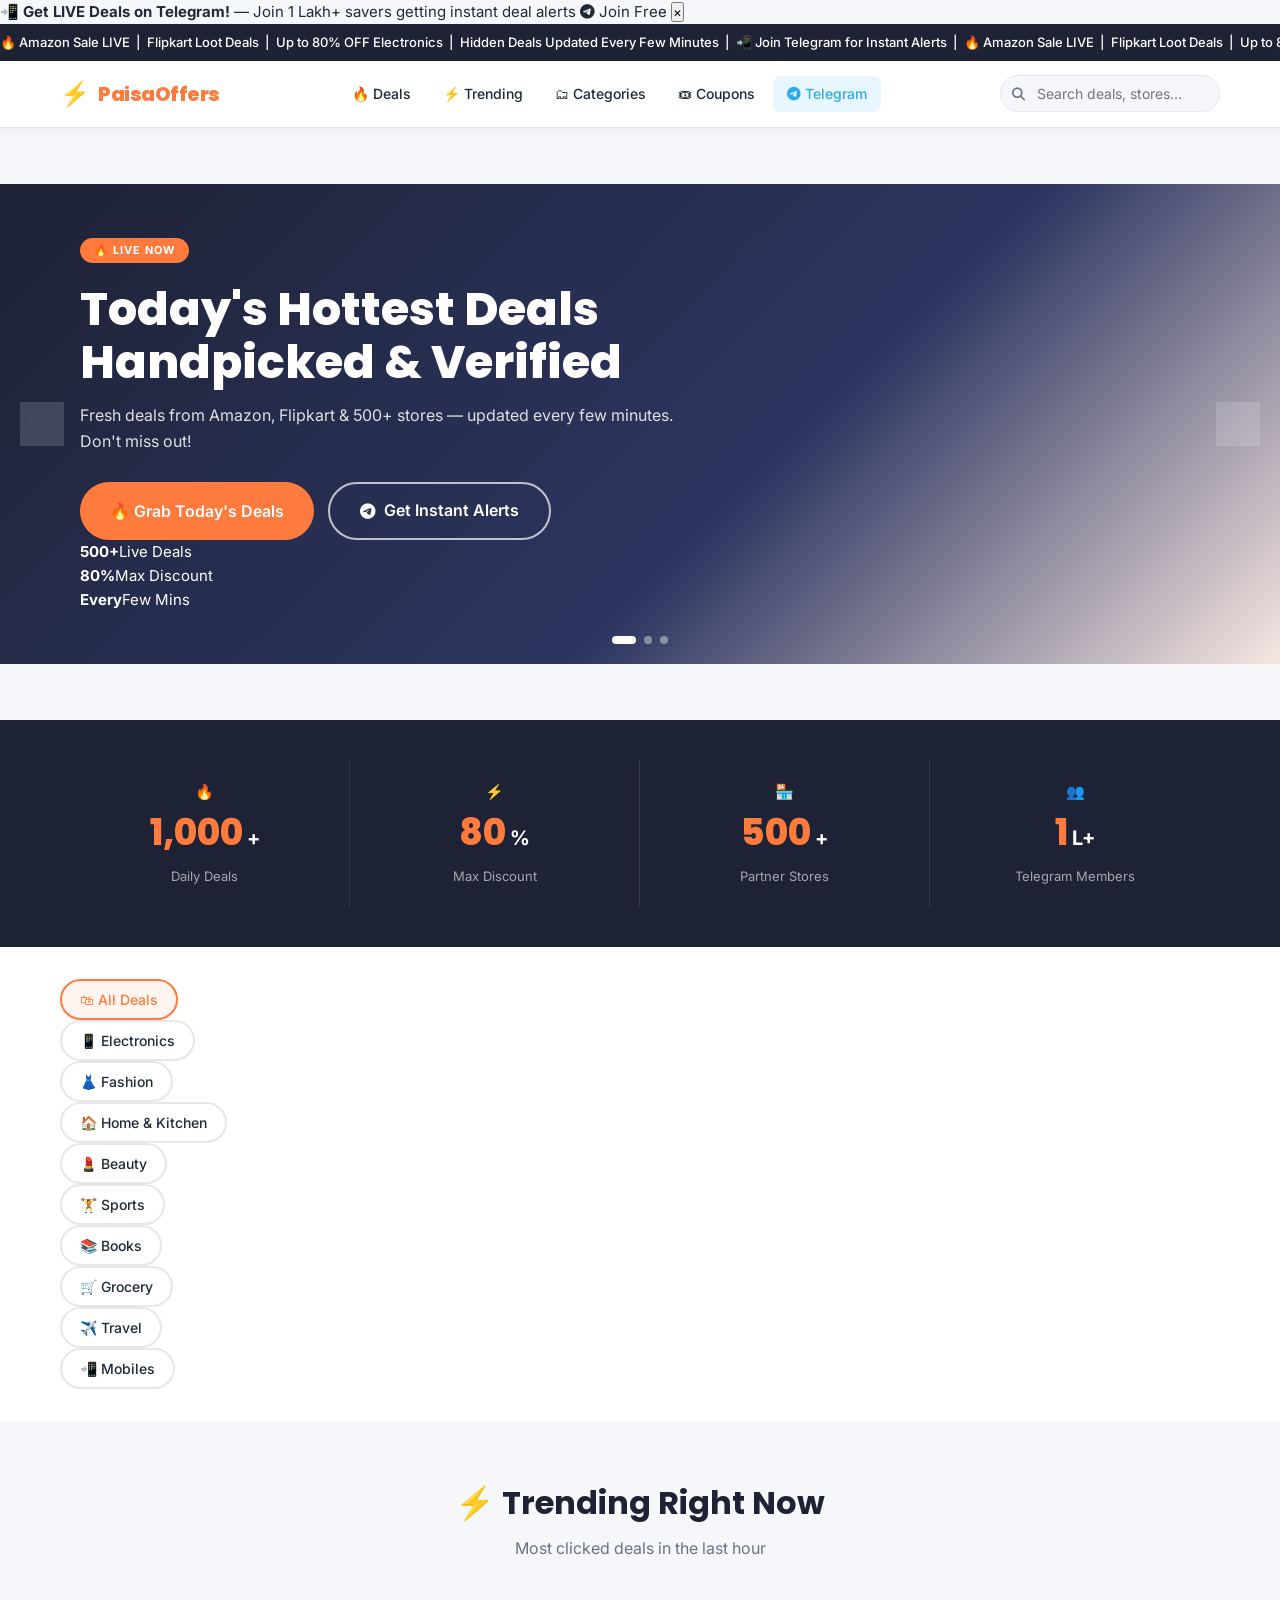
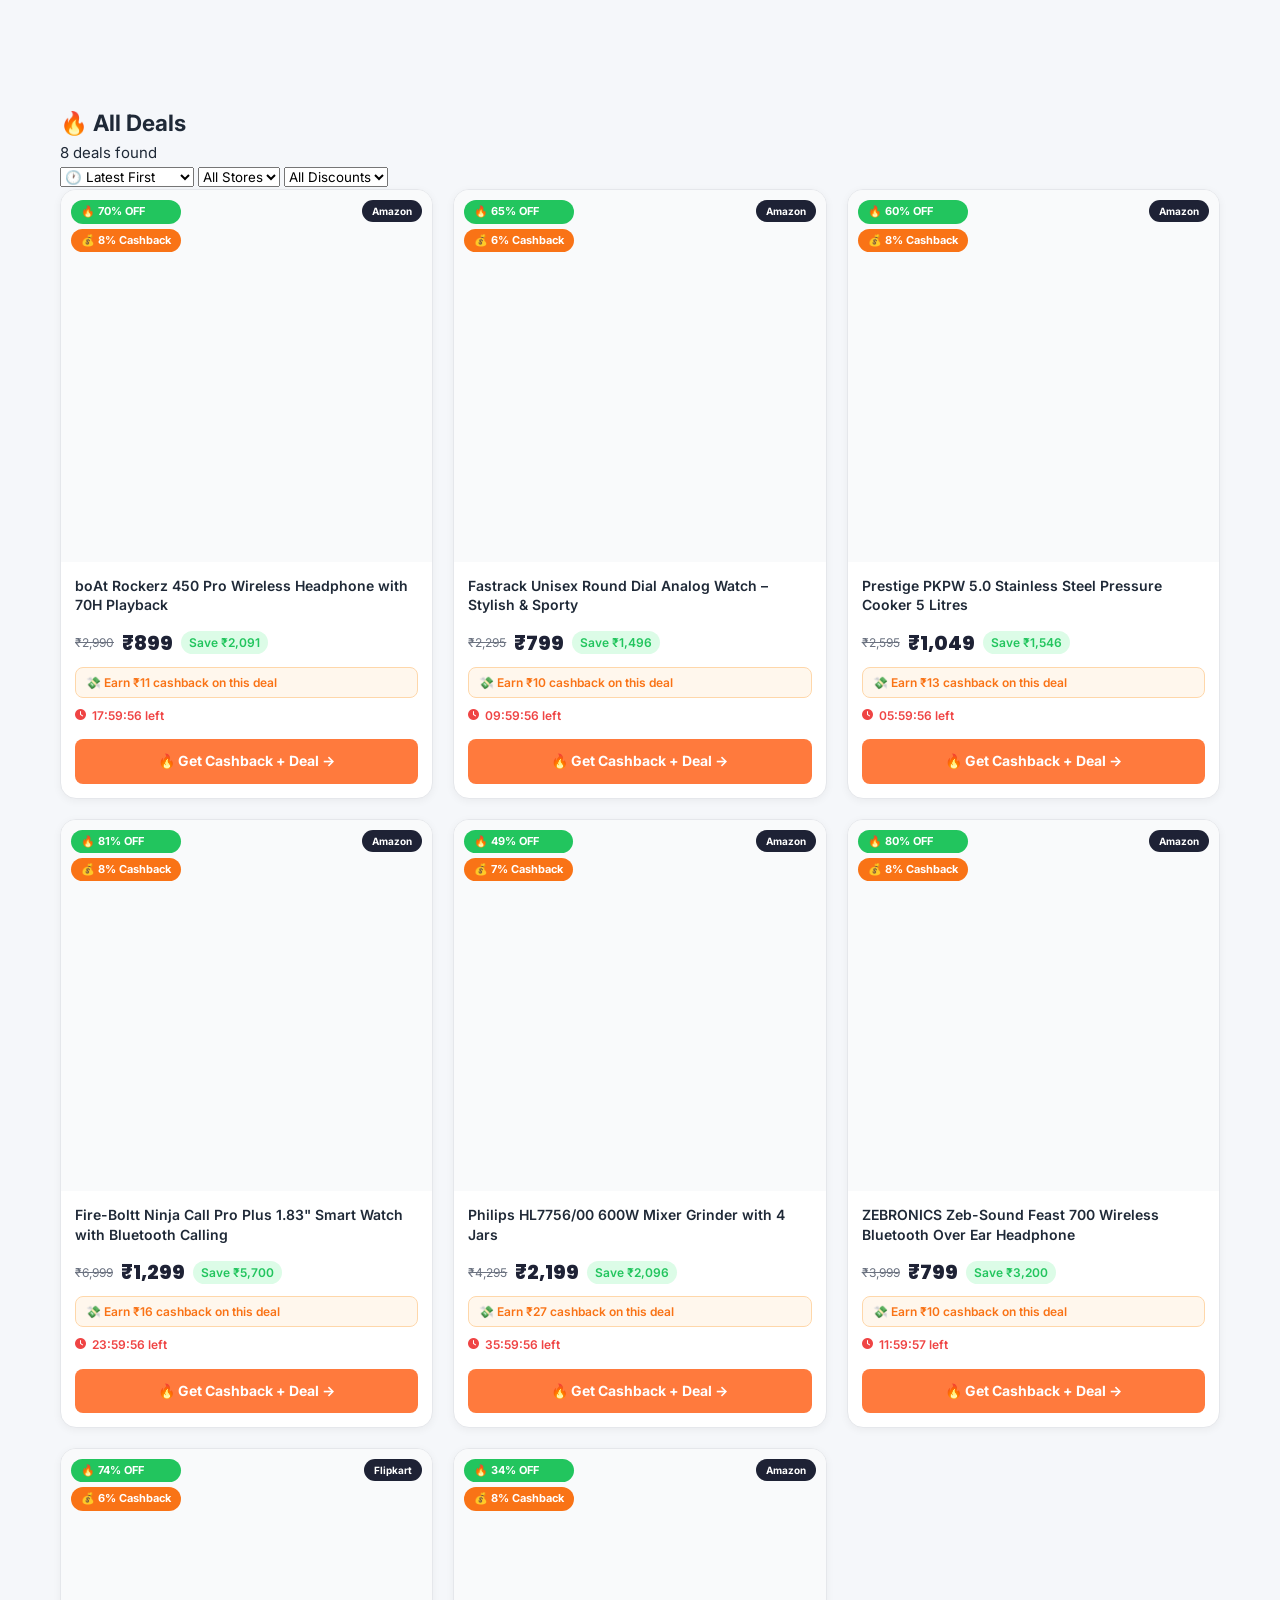
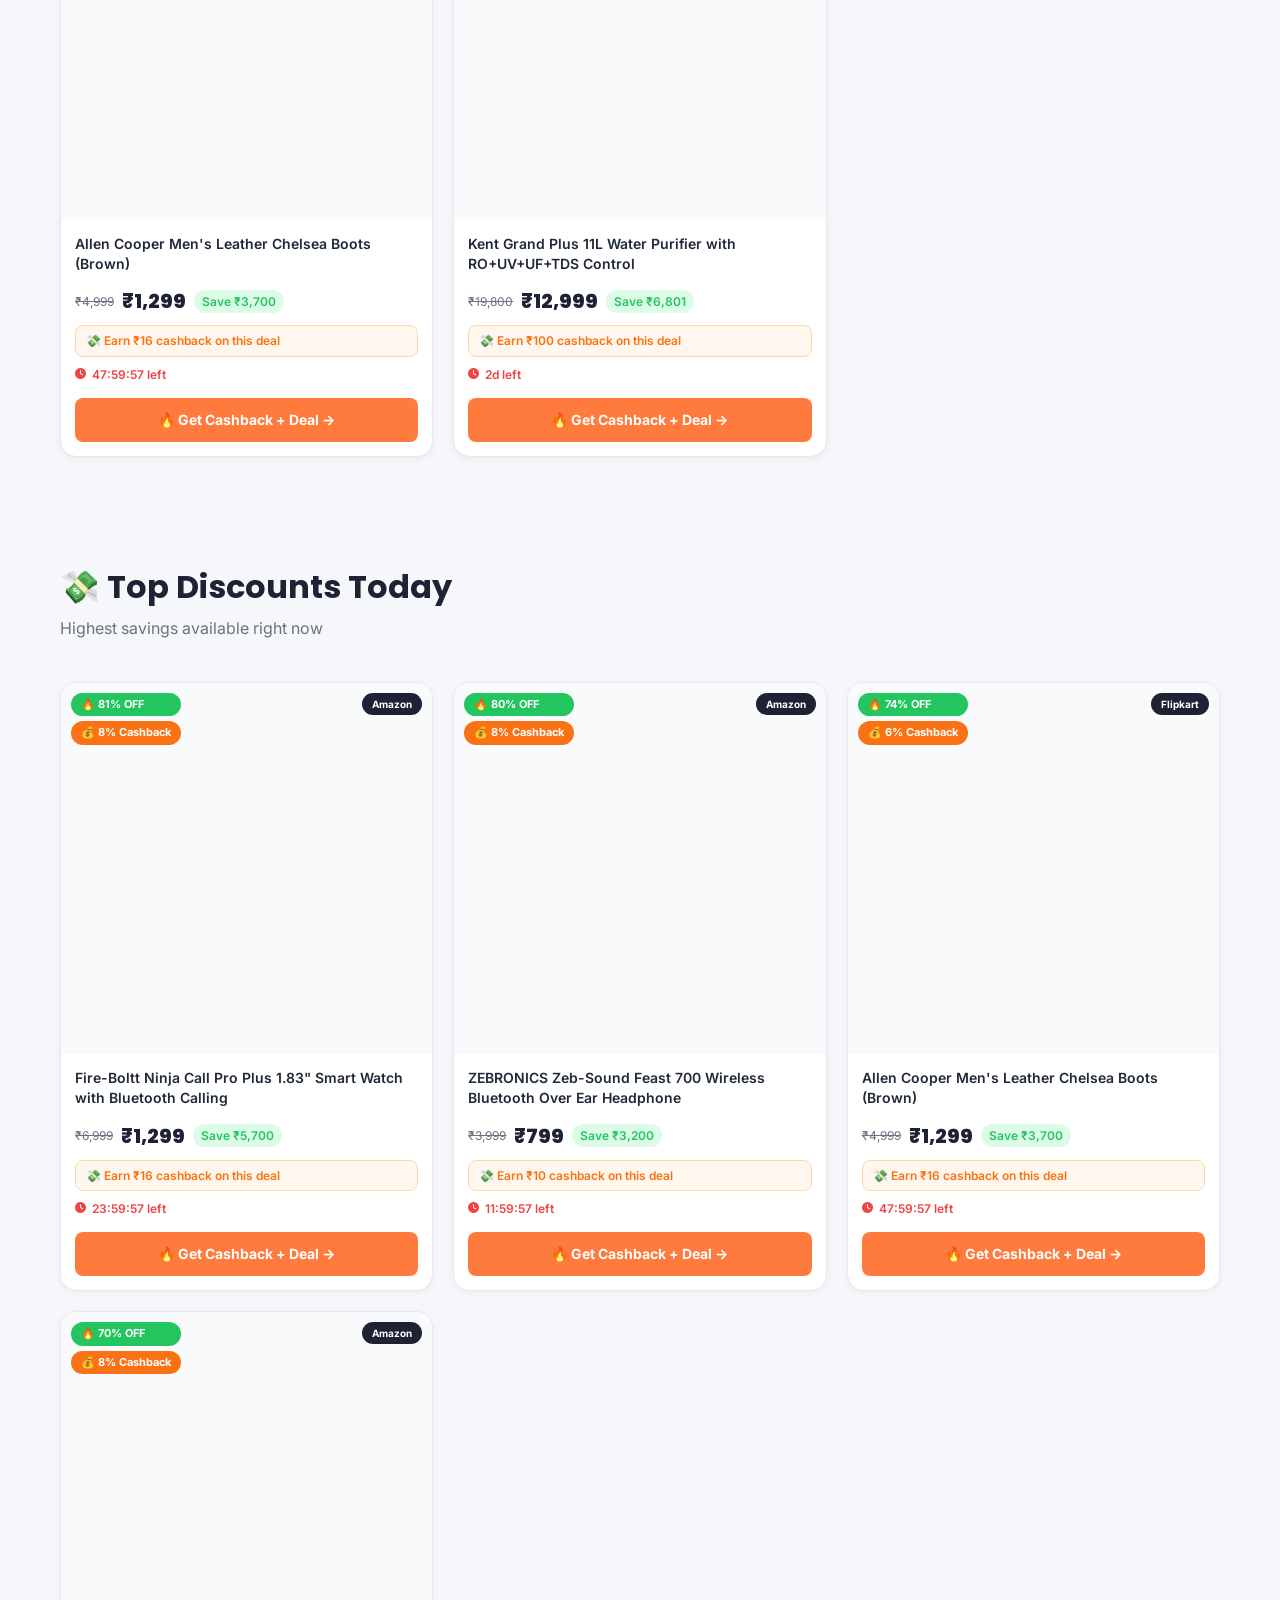
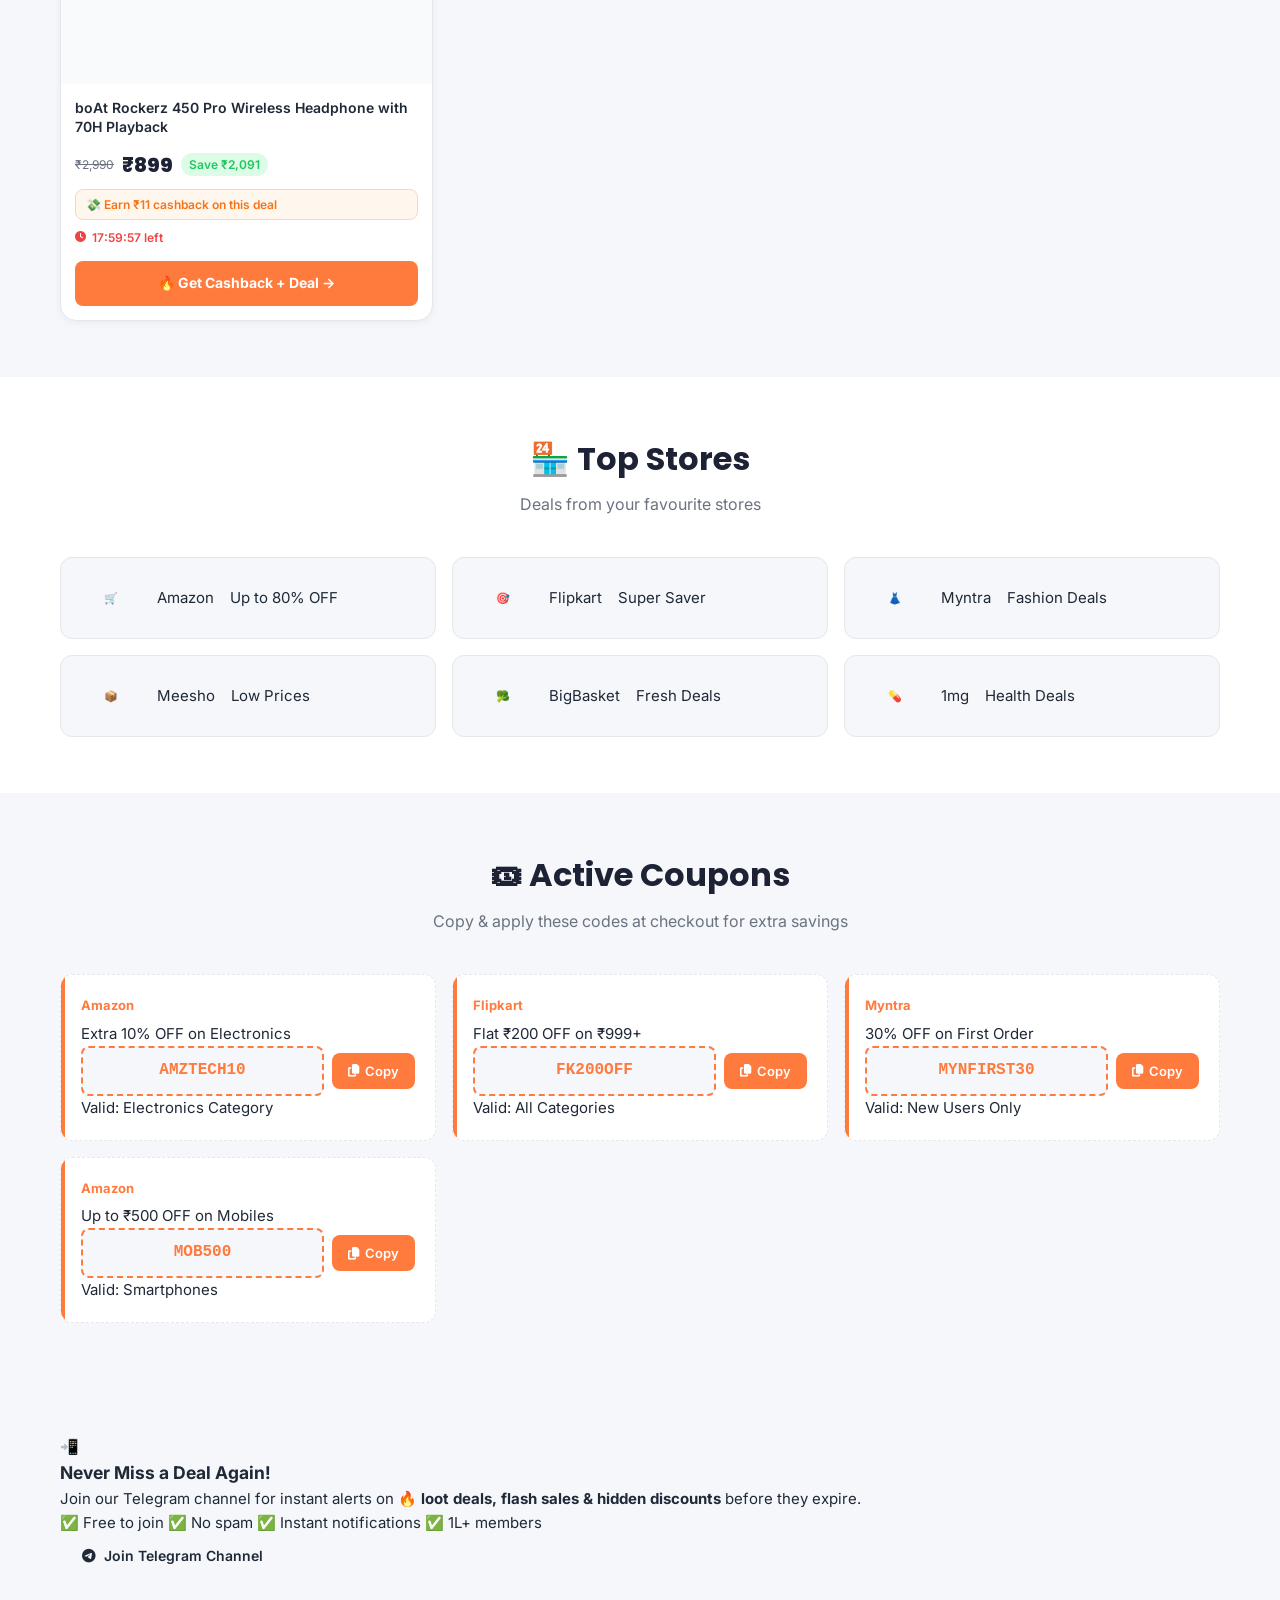
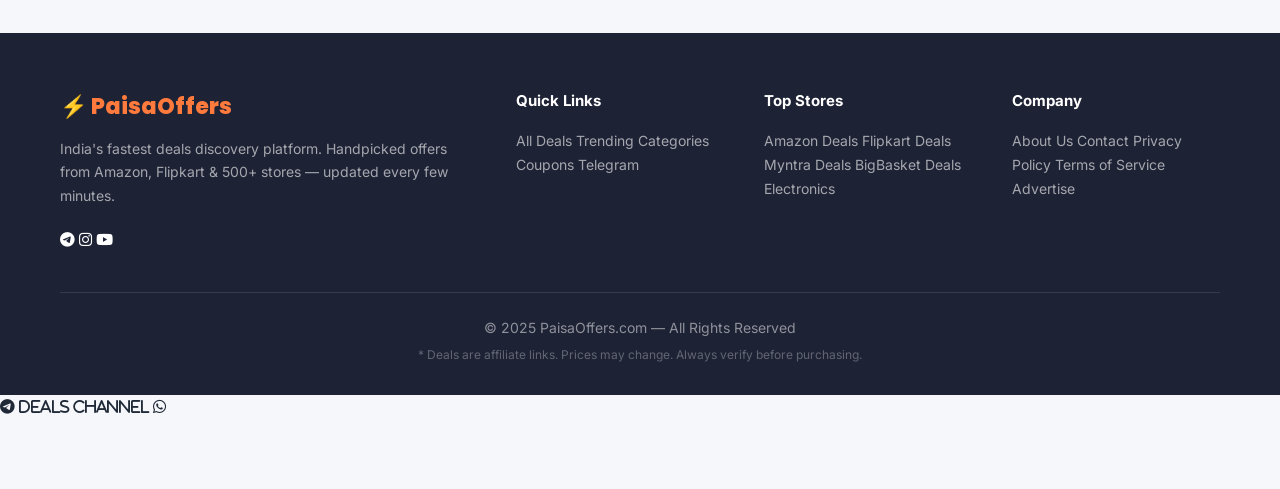
==== commit f80cd472: "Update index.html" ====
--- a/index.html
+++ b/index.html
@@ -12,69 +12,84 @@
 
   <meta charset="UTF-8">
   <meta name="viewport" content="width=device-width, initial-scale=1.0">
-  <meta name="description" content="India's best cashback, deals & coupons platform. Save money and earn cashback on every purchase at Amazon, Flipkart, Myntra and 500+ stores.">
-  <meta property="og:title" content="PaisaOffers - Paisa Bachao, Paisa Kamao!">
-  <meta property="og:description" content="India's best cashback & deals platform. Earn 1.25% cashback on every order!">
+
+  <!-- ✅ SEO: Deals-focused meta (CHANGED from cashback) -->
+  <meta name="description" content="Best deals in India today! Handpicked offers on Amazon & Flipkart — up to 80% OFF. Electronics, Fashion, Home & more. Updated every few minutes.">
+  <meta name="keywords" content="deals today india, amazon deals, flipkart offers, best price, discount deals, loot deals, hot deals, paisaoffers">
+  <meta property="og:title" content="PaisaOffers — Today's Best Deals in India 🔥">
+  <meta property="og:description" content="Handpicked deals from Amazon, Flipkart & 500+ stores. Up to 80% OFF — updated every few minutes.">
   <meta property="og:type" content="website">
   <meta property="og:url" content="https://paisaoffers.com">
-
-  <title>PaisaOffers.com - Paisa Bachao, Paisa Kamao!</title>
+  <meta property="og:image" content="https://paisaoffers.com/opengraph.jpg">
+  <meta name="twitter:card" content="summary_large_image">
+
+  <!-- ✅ Schema for Product Deals (SEO boost) -->
+  <script type="application/ld+json">
+  {
+    "@context": "https://schema.org",
+    "@type": "WebSite",
+    "name": "PaisaOffers",
+    "url": "https://paisaoffers.com",
+    "description": "India's best deals discovery platform. Handpicked offers from Amazon, Flipkart and 500+ stores.",
+    "potentialAction": {
+      "@type": "SearchAction",
+      "target": "https://paisaoffers.com/?q={search_term_string}",
+      "query-input": "required name=search_term_string"
+    }
+  }
+  </script>
+
+  <title>PaisaOffers — Best Deals in India | Amazon & Flipkart Offers Today</title>
 
   <link rel="preconnect" href="https://fonts.googleapis.com">
   <link rel="preconnect" href="https://fonts.gstatic.com" crossorigin>
-  <link href="https://fonts.googleapis.com/css2?family=Poppins:wght@400;500;600;700;800&family=Inter:wght@400;500;600&display=swap" rel="stylesheet">
+  <link href="https://fonts.googleapis.com/css2?family=Poppins:wght@400;500;600;700;800;900&family=Inter:wght@400;500;600&display=swap" rel="stylesheet">
   <link rel="stylesheet" href="https://cdnjs.cloudflare.com/ajax/libs/font-awesome/6.5.0/css/all.min.css">
   <link rel="stylesheet" href="/styles.css">
 </head>
 <body>
 
-<!-- ── TICKER ───────────────────────────────────────────────── -->
+<!-- ✅ STICKY TELEGRAM BAR (NEW — replaces cashback promo) -->
+<div class="tg-bar" id="tgBar">
+  <span>📲 <strong>Get LIVE Deals on Telegram!</strong> — Join 1 Lakh+ savers getting instant deal alerts</span>
+  <a href="https://t.me/paisaoffersdotcom" target="_blank" class="tg-bar-btn" onclick="trackEvent('telegram_click','Top Bar')">
+    <i class="fab fa-telegram"></i> Join Free
+  </a>
+  <button class="tg-bar-close" onclick="document.getElementById('tgBar').style.display='none'" aria-label="Close">×</button>
+</div>
+
+<!-- ✅ TICKER — removed cashback text -->
 <div class="ticker-wrap">
-  <div class="ticker-content">
-    🔥 Amazon Sale LIVE &nbsp;|&nbsp; Flipkart Loot Deals &nbsp;|&nbsp; Earn 1.25% Cashback &nbsp;|&nbsp; 100% Cashback Offers &nbsp;|&nbsp; Join Telegram for Best Deals &nbsp;|&nbsp;
-    🔥 Amazon Sale LIVE &nbsp;|&nbsp; Flipkart Loot Deals &nbsp;|&nbsp; Earn 1.25% Cashback &nbsp;|&nbsp; 100% Cashback Offers &nbsp;|&nbsp; Join Telegram for Best Deals &nbsp;|&nbsp;
+  <div class="ticker-content" id="tickerContent">
+    🔥 Amazon Sale LIVE &nbsp;|&nbsp; Flipkart Loot Deals &nbsp;|&nbsp; Up to 80% OFF Electronics &nbsp;|&nbsp; Hidden Deals Updated Every Few Minutes &nbsp;|&nbsp; 📲 Join Telegram for Instant Alerts &nbsp;|&nbsp;
+    🔥 Amazon Sale LIVE &nbsp;|&nbsp; Flipkart Loot Deals &nbsp;|&nbsp; Up to 80% OFF Electronics &nbsp;|&nbsp; Hidden Deals Updated Every Few Minutes &nbsp;|&nbsp; 📲 Join Telegram for Instant Alerts &nbsp;|&nbsp;
   </div>
 </div>
 
-<!-- ── NAVBAR ───────────────────────────────────────────────── -->
+<!-- ✅ NAVBAR — removed login/signup/wallet, kept clean deals nav -->
 <header class="navbar" id="navbar">
   <div class="container nav-container">
     <a href="#" class="logo">
-      <span class="logo-icon">💰</span>
+      <span class="logo-icon">⚡</span>
       <span class="logo-text">PaisaOffers</span>
     </a>
 
     <nav class="nav-links" id="nav-links">
-      <a href="#deals">Deals</a>
-      <a href="#coupons">Coupons</a>
-      <a href="#cashback">Cashback</a>
-      <a href="#stores">Stores</a>
-      <a href="#categories">Categories</a>
-      <a href="https://t.me/paisaoffersdotcom" target="_blank" class="nav-telegram"><i class="fab fa-telegram"></i> Telegram</a>
+      <a href="#deals" class="nav-active">🔥 Deals</a>
+      <a href="#trending">⚡ Trending</a>
+      <a href="#categories">🗂 Categories</a>
+      <a href="#coupons">🎟 Coupons</a>
+      <a href="https://t.me/paisaoffersdotcom" target="_blank" class="nav-telegram" onclick="trackEvent('telegram_click','Navbar')">
+        <i class="fab fa-telegram"></i> Telegram
+      </a>
     </nav>
 
     <div class="nav-right">
       <div class="search-wrap">
         <i class="fas fa-search search-icon"></i>
-        <input type="search" id="searchInput" placeholder="Search deals..." class="search-input" autocomplete="off">
+        <input type="search" id="searchInput" placeholder="Search deals, stores..." class="search-input" autocomplete="off">
         <div class="search-dropdown" id="searchDropdown"></div>
       </div>
-
-      <!-- User menu (shown when logged in) -->
-      <div id="userMenu" style="display:none; align-items:center; gap:8px;">
-        <div class="wallet-chip" id="walletBtn" title="Open Wallet">
-          💰 <span id="navWalletBal">₹0</span>
-        </div>
-        <div class="user-avatar" title="Account">
-          <span id="navUserName">U</span>
-        </div>
-        <button class="btn btn-sm btn-outline" id="logoutBtn">Logout</button>
-      </div>
-
-      <!-- Guest buttons -->
-      <button class="btn btn-outline" id="loginBtnNav">Login</button>
-      <button class="btn btn-primary" id="signupBtnNav">Sign Up</button>
-
       <button class="hamburger" id="hamburger" aria-label="Menu">
         <span></span><span></span><span></span>
       </button>
@@ -82,70 +97,70 @@
   </div>
 </header>
 
-<!-- ── TRENDING DEALS ────────────────────────────────────────── -->
-<section class="deals-section">
-  <div class="container">
-    <div class="section-header with-action">
-      <div>
-        <h2>🔥 Aaj Ki Best Deals</h2>
-        <p>Handpicked hot deals updated daily</p>
-      </div>
-      <button class="btn btn-outline" onclick="loadMoreDeals()">View All</button>
-    </div>
-    <div class="deals-grid" id="dealsGrid">
-      <div class="loading-spinner">
-        <div class="spinner"></div>
-        <p>Loading amazing deals...</p>
-      </div>
-    </div>
-    <div class="load-more-wrap" id="loadMoreWrap" style="display:none">
-      <button class="btn btn-outline btn-lg" onclick="loadMoreDeals()">Load More Deals</button>
-    </div>
-  </div>
-</section>
-
-<!-- ── HERO CAROUSEL ────────────────────────────────────────── -->
+<!-- ✅ HERO CAROUSEL — fully replaced, no cashback slides -->
 <section class="hero" id="hero">
   <div class="carousel" id="carousel">
     <div class="carousel-track" id="carouselTrack">
+
+      <!-- Slide 1: Hot Deals -->
       <div class="slide slide-1">
         <div class="slide-content">
-          <span class="slide-badge">LIMITED TIME</span>
-          <h1>Earn 1.25% Cashback<br>on Every Order!</h1>
-          <p>Real cashback — straight to your wallet. Join 50 Lakh+ happy savers.</p>
+          <span class="slide-badge pulse">🔥 LIVE NOW</span>
+          <h1>Today's Hottest Deals<br><span class="highlight-text">Handpicked & Verified</span></h1>
+          <p>Fresh deals from Amazon, Flipkart & 500+ stores — updated every few minutes. Don't miss out!</p>
           <div class="hero-btns">
-            <button class="btn btn-primary btn-lg" onclick="document.getElementById('signupBtnNav').click()">Get Started Free</button>
-            <a href="https://t.me/paisaoffersdotcom" target="_blank" class="btn btn-outline-white btn-lg" onclick="trackEvent('deal_click','Hero Telegram')">
-              <i class="fab fa-telegram"></i> Join Telegram
+            <button class="btn btn-primary btn-lg" onclick="document.getElementById('deals').scrollIntoView({behavior:'smooth'})">
+              🔥 Grab Today's Deals
+            </button>
+            <a href="https://t.me/paisaoffersdotcom" target="_blank" class="btn btn-outline-white btn-lg" onclick="trackEvent('telegram_click','Hero Slide 1')">
+              <i class="fab fa-telegram"></i> Get Instant Alerts
             </a>
           </div>
-        </div>
-      </div>
+          <div class="hero-stats-mini">
+            <div class="hstat"><strong id="heroTotalDeals">500+</strong><span>Live Deals</span></div>
+            <div class="hstat"><strong>80%</strong><span>Max Discount</span></div>
+            <div class="hstat"><strong>Every</strong><span>Few Mins</span></div>
+          </div>
+        </div>
+      </div>
+
+      <!-- Slide 2: Amazon/Flipkart Deals -->
       <div class="slide slide-2">
         <div class="slide-content">
-          <span class="slide-badge">AMAZON SALE</span>
-          <h1>Up to 80% OFF on<br>Electronics & Gadgets!</h1>
-          <p>Best prices on mobiles, laptops, TVs and accessories.</p>
+          <span class="slide-badge">💸 SAVINGS ALERT</span>
+          <h1>Save Big on Amazon<br><span class="highlight-text">& Flipkart Today!</span></h1>
+          <p>Up to 80% OFF on Mobiles, Laptops, TVs, Fashion & Home. Hidden deals you won't find easily!</p>
           <div class="hero-btns">
-            <a href="https://amzn.to/4t7XSrt" target="_blank" class="btn btn-primary btn-lg" onclick="trackEvent('deal_click','Hero Amazon')">Shop Now on Amazon</a>
-            <button class="btn btn-outline-white btn-lg" onclick="document.getElementById('deals').scrollIntoView({behavior:'smooth'})">View All Deals</button>
+            <a href="https://amzn.to/4t7XSrt" target="_blank" class="btn btn-primary btn-lg" onclick="trackEvent('deal_click','Hero Amazon')">
+              Shop Amazon Deals
+            </a>
+            <button class="btn btn-outline-white btn-lg" onclick="filterCategory('Electronics'); document.getElementById('deals').scrollIntoView({behavior:'smooth'})">
+              View Electronics
+            </button>
           </div>
         </div>
       </div>
+
+      <!-- Slide 3: Telegram Join (CHANGED from cashback) -->
       <div class="slide slide-3">
         <div class="slide-content">
-          <span class="slide-badge">CASHBACK</span>
-          <h1>Submit Order &<br>Earn Real Cashback!</h1>
-          <p>Every purchase earns you 1.25% back. Withdraw via UPI.</p>
+          <span class="slide-badge">📲 INSTANT ALERTS</span>
+          <h1>Never Miss a<br><span class="highlight-text">Loot Deal Again!</span></h1>
+          <p>Join our Telegram channel and get deal alerts before they expire. 1 Lakh+ savers already inside!</p>
           <div class="hero-btns">
-            <button class="btn btn-primary btn-lg" onclick="openWalletModal()">Claim Cashback</button>
-            <button class="btn btn-outline-white btn-lg" onclick="document.getElementById('stores').scrollIntoView({behavior:'smooth'})">Explore Stores</button>
+            <a href="https://t.me/paisaoffersdotcom" target="_blank" class="btn btn-primary btn-lg btn-tg" onclick="trackEvent('telegram_click','Hero Slide 3')">
+              <i class="fab fa-telegram"></i> Join Telegram — It's Free!
+            </a>
+            <button class="btn btn-outline-white btn-lg" onclick="document.getElementById('deals').scrollIntoView({behavior:'smooth'})">
+              Browse Deals Now
+            </button>
           </div>
         </div>
       </div>
-    </div>
-    <button class="carousel-btn prev" id="prevBtn"><i class="fas fa-chevron-left"></i></button>
-    <button class="carousel-btn next" id="nextBtn"><i class="fas fa-chevron-right"></i></button>
+
+    </div>
+    <button class="carousel-btn prev" id="prevBtn" aria-label="Previous"><i class="fas fa-chevron-left"></i></button>
+    <button class="carousel-btn next" id="nextBtn" aria-label="Next"><i class="fas fa-chevron-right"></i></button>
     <div class="carousel-dots" id="carouselDots">
       <span class="dot active" onclick="goToSlide(0)"></span>
       <span class="dot" onclick="goToSlide(1)"></span>
@@ -154,610 +169,324 @@
   </div>
 </section>
 
-<!-- ── STATS ────────────────────────────────────────────────── -->
+<!-- ✅ STATS — changed to deals-focused (REMOVED cashback stats) -->
 <section class="stats-section">
   <div class="container">
     <div class="stats-grid">
       <div class="stat-item">
-        <div class="stat-number" data-target="10">0</div>
-        <div class="stat-suffix">Crore+</div>
-        <div class="stat-label">Cashback Paid</div>
+        <div class="stat-icon">🔥</div>
+        <div class="stat-number" data-target="1000">0</div>
+        <div class="stat-suffix">+</div>
+        <div class="stat-label">Daily Deals</div>
       </div>
       <div class="stat-item">
-        <div class="stat-number" data-target="50">0</div>
-        <div class="stat-suffix">Lakh+</div>
-        <div class="stat-label">Happy Users</div>
+        <div class="stat-icon">⚡</div>
+        <div class="stat-number" data-target="80">0</div>
+        <div class="stat-suffix">%</div>
+        <div class="stat-label">Max Discount</div>
       </div>
       <div class="stat-item">
+        <div class="stat-icon">🏪</div>
         <div class="stat-number" data-target="500">0</div>
         <div class="stat-suffix">+</div>
         <div class="stat-label">Partner Stores</div>
       </div>
       <div class="stat-item">
-        <div class="stat-number" data-target="1000">0</div>
-        <div class="stat-suffix">+</div>
-        <div class="stat-label">Daily Deals</div>
-      </div>
-    </div>
-  </div>
-</section>
-
-<!-- ── HOW IT WORKS ─────────────────────────────────────────── -->
-<section class="how-section">
+        <div class="stat-icon">👥</div>
+        <div class="stat-number" data-target="1">0</div>
+        <div class="stat-suffix">L+</div>
+        <div class="stat-label">Telegram Members</div>
+      </div>
+    </div>
+  </div>
+</section>
+
+<!-- ✅ CATEGORY PILLS — KEPT + improved UI -->
+<section class="categories-section" id="categories">
+  <div class="container">
+    <div class="categories-scroll">
+      <button class="category-chip active" onclick="filterCategory('All')">🛍 All Deals</button>
+      <button class="category-chip" onclick="filterCategory('Electronics')">📱 Electronics</button>
+      <button class="category-chip" onclick="filterCategory('Fashion')">👗 Fashion</button>
+      <button class="category-chip" onclick="filterCategory('Home')">🏠 Home & Kitchen</button>
+      <button class="category-chip" onclick="filterCategory('Beauty')">💄 Beauty</button>
+      <button class="category-chip" onclick="filterCategory('Sports')">🏋️ Sports</button>
+      <button class="category-chip" onclick="filterCategory('Books')">📚 Books</button>
+      <button class="category-chip" onclick="filterCategory('Grocery')">🛒 Grocery</button>
+      <button class="category-chip" onclick="filterCategory('Travel')">✈️ Travel</button>
+      <button class="category-chip" onclick="filterCategory('Mobiles')">📲 Mobiles</button>
+    </div>
+  </div>
+</section>
+
+<!-- ✅ TRENDING DEALS RAIL (NEW) -->
+<section class="trending-section" id="trending">
   <div class="container">
     <div class="section-header">
-      <h2>How It Works</h2>
-      <p>Earn real cashback in 3 simple steps</p>
-    </div>
-    <div class="steps-grid">
-      <div class="step-card">
-        <div class="step-icon">🔍</div>
-        <div class="step-num">01</div>
-        <h3>Find a Deal</h3>
-        <p>Browse 1000+ daily deals from Amazon, Flipkart, Myntra & more</p>
-      </div>
-      <div class="step-card">
-        <div class="step-icon">🛒</div>
-        <div class="step-num">02</div>
-        <h3>Shop & Submit</h3>
-        <p>Click our deal link, complete purchase, then submit your order ID</p>
-      </div>
-      <div class="step-card">
-        <div class="step-icon">💰</div>
-        <div class="step-num">03</div>
-        <h3>Earn 1.25% Back</h3>
-        <p>Cashback approved within 48 hours. Withdraw to UPI anytime!</p>
-      </div>
-    </div>
-  </div>
-</section>
-
-<!-- ── CATEGORIES ───────────────────────────────────────────── -->
-<section class="categories-section" id="categories">
-  <div class="container">
-    <div class="section-header">
-      <h2>Browse by Category</h2>
-      <p>Find deals in your favourite category</p>
-    </div>
-    <div class="categories-grid">
-      <button class="category-chip active" onclick="filterCategory('All')"><span class="cat-icon">🏷️</span> All</button>
-      <button class="category-chip" onclick="filterCategory('Electronics')"><span class="cat-icon">📱</span> Electronics</button>
-      <button class="category-chip" onclick="filterCategory('Fashion')"><span class="cat-icon">👗</span> Fashion</button>
-      <button class="category-chip" onclick="filterCategory('Home')"><span class="cat-icon">🏠</span> Home & Kitchen</button>
-      <button class="category-chip" onclick="filterCategory('Beauty')"><span class="cat-icon">💄</span> Beauty</button>
-      <button class="category-chip" onclick="filterCategory('Sports')"><span class="cat-icon">⚽</span> Sports</button>
-      <button class="category-chip" onclick="filterCategory('Books')"><span class="cat-icon">📚</span> Books</button>
-      <button class="category-chip" onclick="filterCategory('Grocery')"><span class="cat-icon">🛒</span> Grocery</button>
-    </div>
-  </div>
-</section>
-
-<!-- ── FILTERS ──────────────────────────────────────────────── -->
-<section class="filters-section" id="deals">
-  <div class="container">
-    <div class="filters-bar">
-      <div class="filter-group">
-        <label>Store:</label>
-        <select id="filterStore" onchange="applyFilters()">
+      <div>
+        <h2>⚡ Trending Right Now</h2>
+        <p>Most clicked deals in the last hour</p>
+      </div>
+    </div>
+    <div class="trending-rail" id="trendingRail">
+      <div class="loading-shimmer-row">
+        <div class="shimmer-card"></div>
+        <div class="shimmer-card"></div>
+        <div class="shimmer-card"></div>
+        <div class="shimmer-card"></div>
+      </div>
+    </div>
+  </div>
+</section>
+
+<!-- ✅ MAIN DEALS SECTION — kept structure, improved header -->
+<section class="deals-section" id="deals">
+  <div class="container">
+    <div class="deals-toolbar">
+      <div class="deals-toolbar-left">
+        <h2>🔥 All Deals</h2>
+        <span class="deal-count-badge" id="dealCount">Loading...</span>
+      </div>
+      <div class="deals-toolbar-right">
+        <!-- Sort -->
+        <select id="filterSort" class="filter-select" onchange="applyFilters()">
+          <option value="latest">🕐 Latest First</option>
+          <option value="discount">💸 Top Discounts</option>
+          <option value="ending">⏰ Ending Soon</option>
+        </select>
+        <!-- Store filter -->
+        <select id="filterStore" class="filter-select" onchange="applyFilters()">
           <option value="All">All Stores</option>
           <option value="Amazon">Amazon</option>
           <option value="Flipkart">Flipkart</option>
           <option value="Myntra">Myntra</option>
-          <option value="Ajio">Ajio</option>
+          <option value="Meesho">Meesho</option>
         </select>
-      </div>
-      <div class="filter-group">
-        <label>Min Discount:</label>
-        <select id="filterDiscount" onchange="applyFilters()">
-          <option value="0">Any</option>
-          <option value="20">20%+</option>
-          <option value="40">40%+</option>
-          <option value="60">60%+</option>
-          <option value="70">70%+</option>
+        <!-- Discount filter -->
+        <select id="filterDiscount" class="filter-select" onchange="applyFilters()">
+          <option value="0">All Discounts</option>
+          <option value="50">50%+ OFF</option>
+          <option value="60">60%+ OFF</option>
+          <option value="70">70%+ OFF</option>
+          <option value="80">80%+ OFF</option>
         </select>
       </div>
-      <div class="filter-group">
-        <label>Sort:</label>
-        <select id="filterSort" onchange="applyFilters()">
-          <option value="latest">Latest</option>
-          <option value="popular">Most Popular</option>
-          <option value="discount">Highest Discount</option>
-          <option value="ending">Ending Soon</option>
-        </select>
-      </div>
-      <div class="filter-results">
-        <span id="dealCount">Loading deals...</span>
-      </div>
-    </div>
-  </div>
-</section>
-
-<!-- ── EDITOR'S PICKS ───────────────────────────────────────── -->
-<section class="deals-section editors-picks" id="editorsPicks" style="background:#f0f4ff">
+    </div>
+
+    <!-- ✅ Main Deals Grid -->
+    <div class="deals-grid" id="dealsGrid">
+      <!-- Loading shimmer cards -->
+      <div class="shimmer-card deal-shimmer"></div>
+      <div class="shimmer-card deal-shimmer"></div>
+      <div class="shimmer-card deal-shimmer"></div>
+      <div class="shimmer-card deal-shimmer"></div>
+      <div class="shimmer-card deal-shimmer"></div>
+      <div class="shimmer-card deal-shimmer"></div>
+    </div>
+
+    <div class="load-more-wrap" id="loadMoreWrap" style="display:none">
+      <button class="btn btn-load-more" onclick="loadMoreDeals()">
+        <i class="fas fa-plus-circle"></i> Load More Deals
+      </button>
+    </div>
+  </div>
+</section>
+
+<!-- ✅ TOP DISCOUNTS SECTION (NEW) -->
+<section class="editor-section" id="topDiscounts">
+  <div class="container">
+    <div class="section-header with-action">
+      <div>
+        <h2>💸 Top Discounts Today</h2>
+        <p>Highest savings available right now</p>
+      </div>
+    </div>
+    <div class="deals-grid editor-grid" id="editorDealsGrid">
+      <div class="shimmer-card deal-shimmer"></div>
+      <div class="shimmer-card deal-shimmer"></div>
+      <div class="shimmer-card deal-shimmer"></div>
+      <div class="shimmer-card deal-shimmer"></div>
+    </div>
+  </div>
+</section>
+
+<!-- ✅ STORES SECTION — kept, cleaned up -->
+<section class="stores-section" id="stores">
   <div class="container">
     <div class="section-header">
-      <h2>⭐ Editor's Picks</h2>
-      <p>Curated by our deal experts</p>
-    </div>
-    <div class="deals-grid" id="editorDealsGrid"></div>
-  </div>
-</section>
-
-<!-- ── CASHBACK STORES ──────────────────────────────────────── -->
-<section class="stores-section" id="stores">
-  <div class="container">
-    <div class="section-header">
-      <h2>💳 Top Cashback Stores</h2>
-      <p>Earn cashback on every purchase</p>
+      <h2>🏪 Top Stores</h2>
+      <p>Deals from your favourite stores</p>
     </div>
     <div class="stores-grid">
       <a href="https://amzn.to/4t7XSrt" target="_blank" class="store-card" onclick="trackEvent('deal_click','Store Amazon')">
-        <div class="store-logo amazon">Amazon</div>
-        <div class="store-info">
-          <div class="store-cashback">Up to 8% Cashback</div>
-          <div class="store-products">1000+ Products</div>
-        </div>
-        <span class="store-btn">Shop Now</span>
-      </a>
-      <a href="https://amzn.to/4voS5PM" target="_blank" class="store-card" onclick="trackEvent('deal_click','Store Flipkart')">
-        <div class="store-logo flipkart">Flipkart</div>
-        <div class="store-info">
-          <div class="store-cashback">Up to 6% Cashback</div>
-          <div class="store-products">800+ Products</div>
-        </div>
-        <span class="store-btn">Shop Now</span>
-      </a>
-      <a href="https://amzn.to/4tJGSaX" target="_blank" class="store-card" onclick="trackEvent('deal_click','Store Myntra')">
-        <div class="store-logo myntra">Myntra</div>
-        <div class="store-info">
-          <div class="store-cashback">Up to 10% Cashback</div>
-          <div class="store-products">500+ Products</div>
-        </div>
-        <span class="store-btn">Shop Now</span>
-      </a>
-      <div class="store-card">
-        <div class="store-logo ajio">Ajio</div>
-        <div class="store-info">
-          <div class="store-cashback">Up to 12% Cashback</div>
-          <div class="store-products">600+ Products</div>
-        </div>
-        <span class="store-btn">Shop Now</span>
-      </div>
-      <div class="store-card">
-        <div class="store-logo swiggy">Swiggy</div>
-        <div class="store-info">
-          <div class="store-cashback">Up to 5% Cashback</div>
-          <div class="store-products">Food Orders</div>
-        </div>
-        <span class="store-btn">Shop Now</span>
-      </div>
-      <div class="store-card">
-        <div class="store-logo zomato">Zomato</div>
-        <div class="store-info">
-          <div class="store-cashback">Up to 4% Cashback</div>
-          <div class="store-products">Food Orders</div>
-        </div>
-        <span class="store-btn">Shop Now</span>
-      </div>
-    </div>
-  </div>
-</section>
-
-<!-- ── COUPONS ──────────────────────────────────────────────── -->
+        <div class="store-logo">🛒</div>
+        <div class="store-name">Amazon</div>
+        <div class="store-badge">Up to 80% OFF</div>
+      </a>
+      <a href="#" onclick="filterCategory('All'); document.getElementById('deals').scrollIntoView({behavior:'smooth'}); return false;" class="store-card">
+        <div class="store-logo">🎯</div>
+        <div class="store-name">Flipkart</div>
+        <div class="store-badge">Super Saver</div>
+      </a>
+      <a href="#" onclick="filterCategory('Fashion'); document.getElementById('deals').scrollIntoView({behavior:'smooth'}); return false;" class="store-card">
+        <div class="store-logo">👗</div>
+        <div class="store-name">Myntra</div>
+        <div class="store-badge">Fashion Deals</div>
+      </a>
+      <a href="#" onclick="filterCategory('All'); document.getElementById('deals').scrollIntoView({behavior:'smooth'}); return false;" class="store-card">
+        <div class="store-logo">📦</div>
+        <div class="store-name">Meesho</div>
+        <div class="store-badge">Low Prices</div>
+      </a>
+      <a href="#" onclick="filterCategory('Grocery'); document.getElementById('deals').scrollIntoView({behavior:'smooth'}); return false;" class="store-card">
+        <div class="store-logo">🥦</div>
+        <div class="store-name">BigBasket</div>
+        <div class="store-badge">Fresh Deals</div>
+      </a>
+      <a href="#" onclick="filterCategory('All'); document.getElementById('deals').scrollIntoView({behavior:'smooth'}); return false;" class="store-card">
+        <div class="store-logo">💊</div>
+        <div class="store-name">1mg</div>
+        <div class="store-badge">Health Deals</div>
+      </a>
+    </div>
+  </div>
+</section>
+
+<!-- ✅ COUPONS SECTION — KEPT -->
 <section class="coupons-section" id="coupons">
   <div class="container">
     <div class="section-header">
-      <h2>🎟️ Today's Best Coupon Codes</h2>
-      <p>Copy and save instantly</p>
-    </div>
-    <div class="coupons-grid">
+      <h2>🎟 Active Coupons</h2>
+      <p>Copy & apply these codes at checkout for extra savings</p>
+    </div>
+    <div class="coupons-grid" id="couponsGrid">
       <div class="coupon-card">
-        <div class="coupon-store">✈️ Flights</div>
-        <div class="coupon-desc">Flat ₹500 OFF on All Flights</div>
-        <div class="coupon-validity">Valid till 30 Apr 2026</div>
+        <div class="coupon-store">Amazon</div>
+        <div class="coupon-title">Extra 10% OFF on Electronics</div>
         <div class="coupon-code-wrap">
-          <span class="coupon-code" id="code1">SAVE500</span>
-          <button class="copy-btn" onclick="copyCode('SAVE500','code1',this)"><i class="fas fa-copy"></i> Copy</button>
-        </div>
+          <span class="coupon-code" id="coupon-AMZTECH10">AMZTECH10</span>
+          <button class="copy-btn" onclick="copyCoupon('AMZTECH10')"><i class="fas fa-copy"></i> Copy</button>
+        </div>
+        <div class="coupon-exp">Valid: Electronics Category</div>
       </div>
       <div class="coupon-card">
-        <div class="coupon-store">🍔 Food</div>
-        <div class="coupon-desc">50% OFF on Food Orders (Max ₹100)</div>
-        <div class="coupon-validity">Valid till 25 Apr 2026</div>
+        <div class="coupon-store">Flipkart</div>
+        <div class="coupon-title">Flat ₹200 OFF on ₹999+</div>
         <div class="coupon-code-wrap">
-          <span class="coupon-code" id="code2">FOOD50</span>
-          <button class="copy-btn" onclick="copyCode('FOOD50','code2',this)"><i class="fas fa-copy"></i> Copy</button>
-        </div>
+          <span class="coupon-code" id="coupon-FK200OFF">FK200OFF</span>
+          <button class="copy-btn" onclick="copyCoupon('FK200OFF')"><i class="fas fa-copy"></i> Copy</button>
+        </div>
+        <div class="coupon-exp">Valid: All Categories</div>
       </div>
       <div class="coupon-card">
-        <div class="coupon-store">🛍️ Amazon</div>
-        <div class="coupon-desc">Extra 10% OFF on Electronics</div>
-        <div class="coupon-validity">Valid till 20 Apr 2026</div>
+        <div class="coupon-store">Myntra</div>
+        <div class="coupon-title">30% OFF on First Order</div>
         <div class="coupon-code-wrap">
-          <span class="coupon-code" id="code3">AMZN10</span>
-          <button class="copy-btn" onclick="copyCode('AMZN10','code3',this)"><i class="fas fa-copy"></i> Copy</button>
-        </div>
+          <span class="coupon-code" id="coupon-MYNFIRST30">MYNFIRST30</span>
+          <button class="copy-btn" onclick="copyCoupon('MYNFIRST30')"><i class="fas fa-copy"></i> Copy</button>
+        </div>
+        <div class="coupon-exp">Valid: New Users Only</div>
       </div>
       <div class="coupon-card">
-        <div class="coupon-store">👗 Myntra</div>
-        <div class="coupon-desc">Flat ₹300 OFF on Fashion above ₹1499</div>
-        <div class="coupon-validity">Valid till 25 Apr 2026</div>
+        <div class="coupon-store">Amazon</div>
+        <div class="coupon-title">Up to ₹500 OFF on Mobiles</div>
         <div class="coupon-code-wrap">
-          <span class="coupon-code" id="code4">MYNTRA300</span>
-          <button class="copy-btn" onclick="copyCode('MYNTRA300','code4',this)"><i class="fas fa-copy"></i> Copy</button>
-        </div>
-      </div>
-    </div>
-  </div>
-</section>
-
-<!-- ── CASHBACK WALLET CTA ──────────────────────────────────── -->
-<section class="cashback-section" id="cashback">
-  <div class="container">
-    <div class="cashback-card">
-      <div class="cashback-left">
-        <h2>Your Cashback = Real Money 💸</h2>
-        <p>Every rupee you earn is real — withdraw directly to your UPI or bank account.</p>
-        <ul class="cashback-benefits">
-          <li><i class="fas fa-check-circle"></i> Instant UPI Withdrawal</li>
-          <li><i class="fas fa-check-circle"></i> Earn 1.25% on Every Order</li>
-          <li><i class="fas fa-check-circle"></i> Max ₹100 Cashback per Order</li>
-        </ul>
-        <button class="btn btn-primary btn-lg" onclick="openWalletModal()">Open My Wallet</button>
-      </div>
-      <div class="cashback-right">
-        <div class="wallet-mockup">
-          <div class="wallet-balance">₹1,245.50</div>
-          <div class="wallet-label">Your Cashback Balance</div>
-          <div class="wallet-breakdown">
-            <div class="wallet-row"><span>Amazon</span><span class="green">+₹450</span></div>
-            <div class="wallet-row"><span>Flipkart</span><span class="green">+₹320</span></div>
-            <div class="wallet-row"><span>Myntra</span><span class="green">+₹475</span></div>
+          <span class="coupon-code" id="coupon-MOB500">MOB500</span>
+          <button class="copy-btn" onclick="copyCoupon('MOB500')"><i class="fas fa-copy"></i> Copy</button>
+        </div>
+        <div class="coupon-exp">Valid: Smartphones</div>
+      </div>
+    </div>
+  </div>
+</section>
+
+<!-- ✅ TELEGRAM CTA SECTION (NEW — replaces "How it Works" cashback steps) -->
+<section class="tg-cta-section">
+  <div class="container">
+    <div class="tg-cta-card">
+      <div class="tg-cta-left">
+        <div class="tg-cta-icon">📲</div>
+        <div>
+          <h3>Never Miss a Deal Again!</h3>
+          <p>Join our Telegram channel for instant alerts on <strong>🔥 loot deals, flash sales & hidden discounts</strong> before they expire.</p>
+          <div class="tg-features">
+            <span>✅ Free to join</span>
+            <span>✅ No spam</span>
+            <span>✅ Instant notifications</span>
+            <span>✅ 1L+ members</span>
           </div>
-          <button class="wallet-withdraw" onclick="openWalletModal()">Withdraw Now</button>
-        </div>
-      </div>
-    </div>
-  </div>
-</section>
-
-<!-- ── REFERRAL ─────────────────────────────────────────────── -->
-<section class="referral-section">
-  <div class="container">
-    <div class="referral-card">
-      <div class="referral-icon">👥</div>
-      <h2>Refer & Earn ₹100</h2>
-      <p>Invite friends and earn ₹100 for every friend who joins. No limit on referrals!</p>
-      <button class="btn btn-primary btn-lg" onclick="trackEvent('signup_click','Referral CTA')">
-        <i class="fas fa-share-alt"></i> Start Referring
-      </button>
-    </div>
-  </div>
-</section>
-
-<!-- ── TESTIMONIALS ─────────────────────────────────────────── -->
-<section class="testimonials-section">
-  <div class="container">
-    <div class="section-header">
-      <h2>❤️ Log Kya Kehte Hain?</h2>
-      <p>Real reviews from our happy users</p>
-    </div>
-    <div class="testimonials-grid">
-      <div class="testimonial-card">
-        <div class="stars">⭐⭐⭐⭐⭐</div>
-        <p>"₹450 cashback mila pehle order pe! Amazon se phone liya aur seedha paisa wapas aa gaya!"</p>
-        <div class="reviewer">
-          <div class="reviewer-avatar">P</div>
-          <div><strong>Priya Sharma</strong><span>Delhi, Amazon User</span></div>
-        </div>
-      </div>
-      <div class="testimonial-card">
-        <div class="stars">⭐⭐⭐⭐⭐</div>
-        <p>"Bhai ye app toh life changer hai! Har mahine ₹800-1000 cashback aa jata hai. Must use!"</p>
-        <div class="reviewer">
-          <div class="reviewer-avatar">R</div>
-          <div><strong>Rahul Kumar</strong><span>Mumbai, Flipkart User</span></div>
-        </div>
-      </div>
-      <div class="testimonial-card">
-        <div class="stars">⭐⭐⭐⭐⭐</div>
-        <p>"Myntra se saree kharidii aur 10% cashback toh ekdum smooth mila. Super reliable!"</p>
-        <div class="reviewer">
-          <div class="reviewer-avatar">A</div>
-          <div><strong>Anjali Verma</strong><span>Jaipur, Myntra User</span></div>
-        </div>
-      </div>
-    </div>
-  </div>
-</section>
-
-<!-- ── TELEGRAM CTA ─────────────────────────────────────────── -->
-<section class="telegram-cta-section">
-  <div class="container">
-    <div class="telegram-cta-card">
-      <div class="telegram-icon-large"><i class="fab fa-telegram"></i></div>
-      <div class="telegram-cta-text">
-        <h2>Never Miss a Deal Again!</h2>
-        <p>Join our Telegram channel for instant deal alerts, exclusive cashback offers, and flash sales.</p>
-        <div class="telegram-stats">
-          <span>50K+ Members</span><span>•</span>
-          <span>100+ Deals/Day</span><span>•</span>
-          <span>Free Forever</span>
-        </div>
-      </div>
-      <a href="https://t.me/paisaoffersdotcom" target="_blank" class="btn btn-telegram btn-lg" onclick="trackEvent('deal_click','Telegram CTA')">
-        <i class="fab fa-telegram"></i> Join Now — It's Free!
-      </a>
-    </div>
-  </div>
-</section>
-
-<!-- ── NEWSLETTER ───────────────────────────────────────────── -->
-<section class="newsletter-section">
-  <div class="container">
-    <div class="newsletter-card">
-      <div class="newsletter-text">
-        <h2>📩 Best Deals, Directly in Your Inbox</h2>
-        <p>Subscribe and get daily deals, cashback alerts, and exclusive offers.</p>
-      </div>
-      <form class="newsletter-form" id="newsletterForm" onsubmit="subscribeNewsletter(event)">
-        <input type="email" id="newsletterEmail" placeholder="Enter your email address" required>
-        <button type="submit" class="btn btn-primary">Subscribe Free</button>
-      </form>
-      <div class="newsletter-success" id="newsletterSuccess" style="display:none">
-        ✅ You're subscribed! Watch your inbox for amazing deals.
-      </div>
-    </div>
-  </div>
-</section>
-
-<!-- ── FOOTER ───────────────────────────────────────────────── -->
+        </div>
+      </div>
+      <a href="https://t.me/paisaoffersdotcom" target="_blank" class="btn btn-tg-big" onclick="trackEvent('telegram_click','CTA Section')">
+        <i class="fab fa-telegram"></i> Join Telegram Channel
+      </a>
+    </div>
+  </div>
+</section>
+
+<!-- ✅ FOOTER — updated, removed cashback links -->
 <footer class="footer">
   <div class="container">
     <div class="footer-grid">
       <div class="footer-brand">
-        <div class="footer-logo">💰 PaisaOffers</div>
-        <p>India's #1 cashback & deals platform. Paisa Bachao, Paisa Kamao!</p>
-        <div class="social-links">
-          <a href="https://t.me/paisaoffersdotcom" target="_blank" title="Telegram"><i class="fab fa-telegram"></i></a>
-          <a href="#" title="WhatsApp"><i class="fab fa-whatsapp"></i></a>
+        <div class="footer-logo"><span>⚡</span> PaisaOffers</div>
+        <p>India's fastest deals discovery platform. Handpicked offers from Amazon, Flipkart & 500+ stores — updated every few minutes.</p>
+        <div class="footer-social">
+          <a href="https://t.me/paisaoffersdotcom" target="_blank" title="Telegram" onclick="trackEvent('telegram_click','Footer')"><i class="fab fa-telegram"></i></a>
           <a href="#" title="Instagram"><i class="fab fa-instagram"></i></a>
           <a href="#" title="YouTube"><i class="fab fa-youtube"></i></a>
         </div>
       </div>
       <div class="footer-col">
         <h4>Quick Links</h4>
-        <ul>
-          <li><a href="#deals">Hot Deals</a></li>
-          <li><a href="#coupons">Coupon Codes</a></li>
-          <li><a href="#cashback">Cashback</a></li>
-          <li><a href="#stores">Stores</a></li>
-        </ul>
+        <a href="#deals">All Deals</a>
+        <a href="#trending">Trending</a>
+        <a href="#categories">Categories</a>
+        <a href="#coupons">Coupons</a>
+        <a href="https://t.me/paisaoffersdotcom" target="_blank">Telegram</a>
       </div>
       <div class="footer-col">
         <h4>Top Stores</h4>
-        <ul>
-          <li><a href="https://amzn.to/4t7XSrt" target="_blank">Amazon Deals</a></li>
-          <li><a href="https://amzn.to/4voS5PM" target="_blank">Flipkart Deals</a></li>
-          <li><a href="https://amzn.to/4tJGSaX" target="_blank">Myntra Deals</a></li>
-          <li><a href="#">Ajio Deals</a></li>
-        </ul>
+        <a href="https://amzn.to/4t7XSrt" target="_blank">Amazon Deals</a>
+        <a href="#" onclick="filterCategory('All'); return false;">Flipkart Deals</a>
+        <a href="#" onclick="filterCategory('Fashion'); return false;">Myntra Deals</a>
+        <a href="#" onclick="filterCategory('Grocery'); return false;">BigBasket Deals</a>
+        <a href="#" onclick="filterCategory('Electronics'); return false;">Electronics</a>
       </div>
       <div class="footer-col">
-        <h4>Help</h4>
-        <ul>
-          <li><a href="#">FAQs</a></li>
-          <li><a href="#">Contact Us</a></li>
-          <li><a href="#">Privacy Policy</a></li>
-          <li><a href="#">Terms of Service</a></li>
-        </ul>
+        <h4>Company</h4>
+        <a href="#">About Us</a>
+        <a href="#">Contact</a>
+        <a href="#">Privacy Policy</a>
+        <a href="#">Terms of Service</a>
+        <a href="#">Advertise</a>
       </div>
     </div>
     <div class="footer-bottom">
-      <p>© 2025 PaisaOffers.com 🇮🇳 | Made with ❤️ in India</p>
-      <p class="disclaimer">* Cashback & deals subject to terms. Prices may vary. Affiliate links may be used.</p>
+      <p>© 2025 PaisaOffers.com — All Rights Reserved</p>
+      <p class="disclaimer">* Deals are affiliate links. Prices may change. Always verify before purchasing.</p>
     </div>
   </div>
 </footer>
 
-<!-- ── FLOATING BUTTONS ─────────────────────────────────────── -->
-<div class="floating-buttons">
-  <a href="https://t.me/paisaoffersdotcom" target="_blank" class="float-btn telegram-float" title="Join Telegram" onclick="trackEvent('deal_click','Float Telegram')">
+<!-- ✅ FLOATING ACTION BUTTONS (NEW — Telegram + WhatsApp) -->
+<div class="fab-group">
+  <a href="https://t.me/paisaoffersdotcom" target="_blank" class="fab fab-telegram" title="Join Telegram" onclick="trackEvent('telegram_click','FAB')">
     <i class="fab fa-telegram"></i>
-    <span class="float-label">Telegram</span>
+    <span class="fab-label">Deals Channel</span>
   </a>
-  <a href="https://wa.me/?text=Check%20out%20PaisaOffers%20for%20amazing%20deals%20and%20cashback!%20https%3A%2F%2Fpaisaoffers.com" target="_blank" class="float-btn whatsapp-float" title="WhatsApp" onclick="trackEvent('deal_click','Float WhatsApp')">
+  <a href="https://wa.me/?text=Check%20out%20today%27s%20best%20deals%20on%20PaisaOffers.com%20-%20Up%20to%2080%25%20OFF!%20https%3A%2F%2Fpaisaoffers.com" target="_blank" class="fab fab-whatsapp" title="Share on WhatsApp" onclick="trackEvent('share_click','FAB WhatsApp')">
     <i class="fab fa-whatsapp"></i>
-    <span class="float-label">WhatsApp</span>
   </a>
 </div>
 
-<!-- ── TELEGRAM POPUP ───────────────────────────────────────── -->
-<div class="telegram-popup" id="telegramPopup">
-  <button class="popup-close" onclick="closePopup()"><i class="fas fa-times"></i></button>
-  <div class="popup-icon"><i class="fab fa-telegram"></i></div>
-  <h3>🔥 Best Deals on Telegram!</h3>
-  <p>Join 50K+ members getting exclusive deals daily. Don't miss out!</p>
-  <a href="https://t.me/paisaoffersdotcom" target="_blank" class="btn btn-telegram btn-full" onclick="trackEvent('deal_click','Popup Telegram'); closePopup()">
-    Join @paisaoffersdotcom
-  </a>
-  <button class="popup-skip" onclick="closePopup()">Maybe Later</button>
-</div>
-<div class="popup-overlay" id="popupOverlay" onclick="closePopup()"></div>
-
-<!-- ── MOBILE BOTTOM NAV ────────────────────────────────────── -->
-<nav class="bottom-nav">
-  <a href="#" class="bottom-nav-item active"><i class="fas fa-home"></i><span>Home</span></a>
-  <a href="#deals" class="bottom-nav-item"><i class="fas fa-fire"></i><span>Deals</span></a>
-  <a href="#coupons" class="bottom-nav-item"><i class="fas fa-ticket-alt"></i><span>Coupons</span></a>
-  <a href="#cashback" class="bottom-nav-item" onclick="openWalletModal(); return false;"><i class="fas fa-wallet"></i><span>Wallet</span></a>
-  <a href="#" class="bottom-nav-item" onclick="document.getElementById('loginBtnNav').click(); return false;"><i class="fas fa-user"></i><span>Account</span></a>
-</nav>
-
-<!-- ── BACK TO TOP ──────────────────────────────────────────── -->
-<button class="back-to-top" id="backToTop" onclick="window.scrollTo({top:0,behavior:'smooth'})">
-  <i class="fas fa-chevron-up"></i>
+<!-- Back to Top -->
+<button class="back-to-top" id="backToTop" onclick="window.scrollTo({top:0,behavior:'smooth'})" aria-label="Back to top">
+  <i class="fas fa-arrow-up"></i>
 </button>
 
-<!-- ── AUTH MODAL ───────────────────────────────────────────── -->
-<div class="modal-overlay" id="authOverlay">
-  <div class="modal" id="authModal">
-    <div class="modal-header">
-      <h3>💰 PaisaOffers Account</h3>
-      <button class="modal-close" onclick="closeAuthModal()"><i class="fas fa-times"></i></button>
-    </div>
-    <div class="auth-tabs">
-      <button class="auth-tab-btn active" id="authTabLogin">Login</button>
-      <button class="auth-tab-btn" id="authTabSignup">Sign Up Free</button>
-    </div>
-
-    <!-- Login Form -->
-    <form class="auth-form" id="loginForm">
-      <div class="form-group">
-        <label>Email Address</label>
-        <input type="email" id="loginEmail" placeholder="your@email.com" required>
-      </div>
-      <div class="form-group">
-        <label>Password</label>
-        <input type="password" id="loginPass" placeholder="••••••••" required>
-      </div>
-      <div class="form-error" id="loginError"></div>
-      <button type="submit" class="btn btn-primary btn-full">Login to Account</button>
-    </form>
-
-    <!-- Signup Form -->
-    <form class="auth-form hidden" id="signupForm">
-      <div class="form-group">
-        <label>Full Name</label>
-        <input type="text" id="signupName" placeholder="Rahul Sharma" required>
-      </div>
-      <div class="form-group">
-        <label>Email Address</label>
-        <input type="email" id="signupEmail" placeholder="your@email.com" required>
-      </div>
-      <div class="form-group">
-        <label>Mobile (Optional)</label>
-        <input type="tel" id="signupMobile" placeholder="10-digit mobile number">
-      </div>
-      <div class="form-group">
-        <label>Password</label>
-        <input type="password" id="signupPass" placeholder="Min 6 characters" minlength="6" required>
-      </div>
-      <div class="form-error" id="signupError"></div>
-      <button type="submit" class="btn btn-primary btn-full">Create Free Account</button>
-      <p style="text-align:center; font-size:12px; color:var(--text-muted); margin-top:8px;">
-        By signing up, you agree to our Terms & Privacy Policy
-      </p>
-    </form>
-  </div>
-</div>
-
-<!-- ── WALLET MODAL ─────────────────────────────────────────── -->
-<div class="modal-overlay" id="walletOverlay">
-  <div class="modal wallet-modal" id="walletModal">
-    <div class="wallet-modal-header">
-      <button class="modal-close" onclick="closeWalletModal()"><i class="fas fa-times"></i></button>
-      <h3>💰 My Cashback Wallet</h3>
-      <p id="walletUserEmail">Loading...</p>
-    </div>
-
-    <!-- Wallet Stats -->
-    <div class="wallet-stats-grid">
-      <div class="wstat">
-        <div class="wstat-value" id="wTotalCb">₹0.00</div>
-        <div class="wstat-label">Total Earned</div>
-      </div>
-      <div class="wstat">
-        <div class="wstat-value" style="color:#f97316" id="wPending">₹0.00</div>
-        <div class="wstat-label">Pending</div>
-      </div>
-      <div class="wstat">
-        <div class="wstat-value green" id="wConfirmed">₹0.00</div>
-        <div class="wstat-label">Confirmed</div>
-      </div>
-      <div class="wstat">
-        <div class="wstat-value green" id="wWithdrawable">₹0.00</div>
-        <div class="wstat-label">Withdrawable</div>
-      </div>
-    </div>
-
-    <!-- Wallet Tabs -->
-    <div class="wallet-tabs">
-      <button class="wallet-tab-btn active" data-tab="overview">Overview</button>
-      <button class="wallet-tab-btn" data-tab="claim">Claim Cashback</button>
-      <button class="wallet-tab-btn" data-tab="transactions">History</button>
-      <button class="wallet-tab-btn" data-tab="withdraw">Withdraw</button>
-    </div>
-
-    <!-- Tab: Overview -->
-    <div class="wallet-tab-pane active" data-tab="overview">
-      <p style="color:var(--text-muted); font-size:14px; margin-bottom:16px;">
-        Welcome, <strong id="walletUserName"></strong>! Earn 1.25% cashback on every order (max ₹100/order).
-      </p>
-      <div style="display:flex; gap:10px; flex-wrap:wrap;">
-        <button class="btn btn-primary" onclick="switchWalletTab('claim')">+ Claim Cashback</button>
-        <button class="btn btn-outline" onclick="switchWalletTab('withdraw')">Withdraw Funds</button>
-      </div>
-      <div style="margin-top:20px; padding:16px; background:#fff7ed; border-radius:12px; border:1px solid #fed7aa;">
-        <div style="font-weight:700; color:#f97316; margin-bottom:6px;">💡 How Cashback Works</div>
-        <div style="font-size:13px; color:#92400e; line-height:1.6;">
-          1. Click any deal and shop normally<br>
-          2. Submit your Order ID below<br>
-          3. We verify & approve within 48 hours<br>
-          4. Withdraw ₹500+ via UPI anytime!
-        </div>
-      </div>
-    </div>
-
-    <!-- Tab: Claim Cashback -->
-    <div class="wallet-tab-pane" data-tab="claim">
-      <form class="wallet-form" id="claimForm">
-        <div class="cb-formula">
-          <strong>💰 Cashback Formula</strong>
-          Order Amount × 1.25% (Max ₹100 per order)
-        </div>
-        <div class="form-group">
-          <label>Order ID *</label>
-          <input type="text" id="claimOrderId" placeholder="e.g. 408-1234567-8901234" required>
-        </div>
-        <div class="form-group">
-          <label>Product Link *</label>
-          <input type="url" id="claimProductLink" placeholder="https://amazon.in/dp/..." required>
-        </div>
-        <div class="form-group">
-          <label>Order Amount (₹) *</label>
-          <input type="number" id="claimOrderAmount" placeholder="e.g. 1299" min="1" step="0.01" required>
-        </div>
-        <button type="submit" class="btn btn-primary btn-full">Submit Cashback Claim</button>
-      </form>
-    </div>
-
-    <!-- Tab: Transactions -->
-    <div class="wallet-tab-pane" data-tab="transactions">
-      <div id="txnList">
-        <div class="empty-state">No transactions yet. Claim your first cashback!</div>
-      </div>
-    </div>
-
-    <!-- Tab: Withdraw -->
-    <div class="wallet-tab-pane" data-tab="withdraw">
-      <div style="padding:12px; background:#dcfce7; border-radius:10px; font-size:13px; color:#166534; margin-bottom:16px;">
-        ✅ Minimum withdrawal: <strong>₹500</strong>. Processed in 2-3 business days via UPI.
-      </div>
-      <form class="wallet-form" id="withdrawForm">
-        <div class="form-group">
-          <label>Amount to Withdraw (₹)</label>
-          <input type="number" id="withdrawAmount" placeholder="Min ₹500" min="500" step="0.01" required>
-        </div>
-        <div class="form-group">
-          <label>UPI ID / Bank Details</label>
-          <input type="text" id="withdrawUPI" placeholder="yourname@upi or Bank IFSC + Acc" required>
-        </div>
-        <button type="submit" class="btn btn-success btn-full">Request Withdrawal</button>
-      </form>
-    </div>
-  </div>
-</div>
+<!-- ✅ TOAST notification (for copy coupon, etc) -->
+<div class="toast" id="toast"></div>
 
 <script src="/script.js"></script>
 </body>
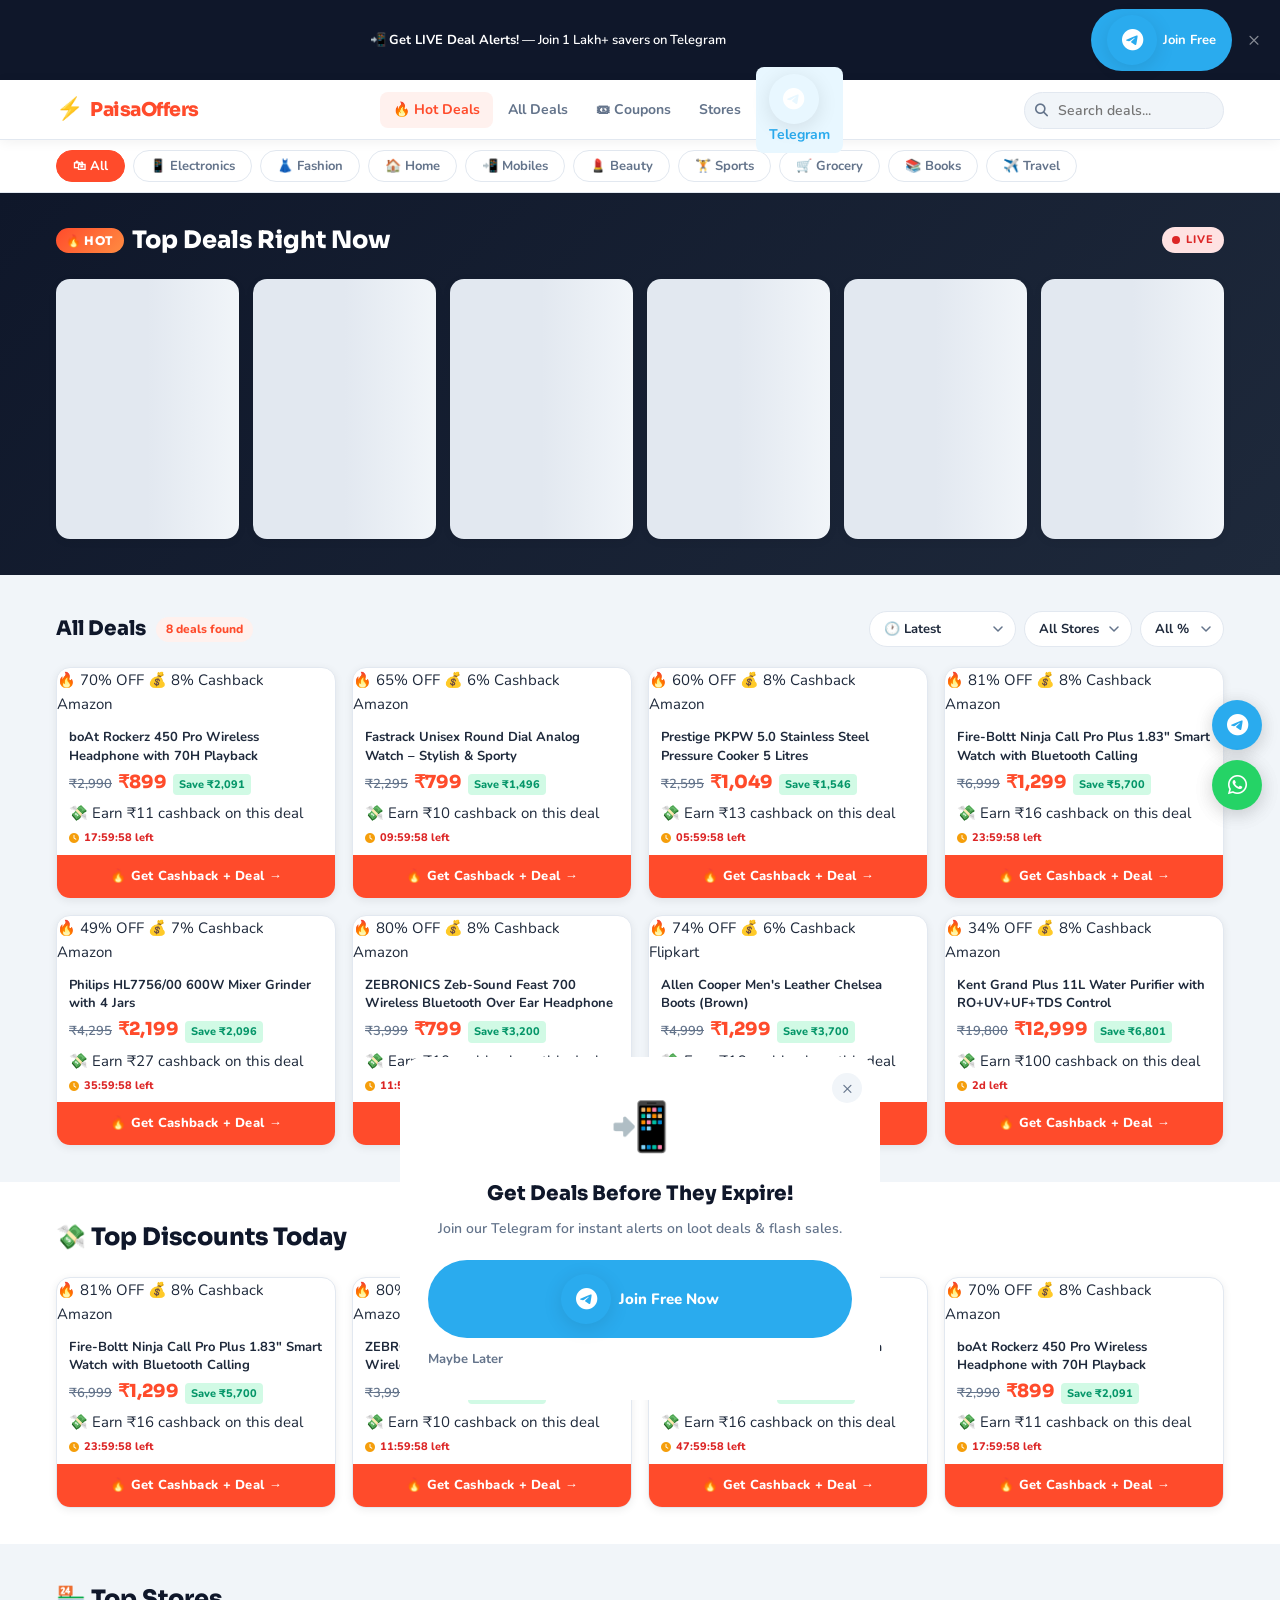
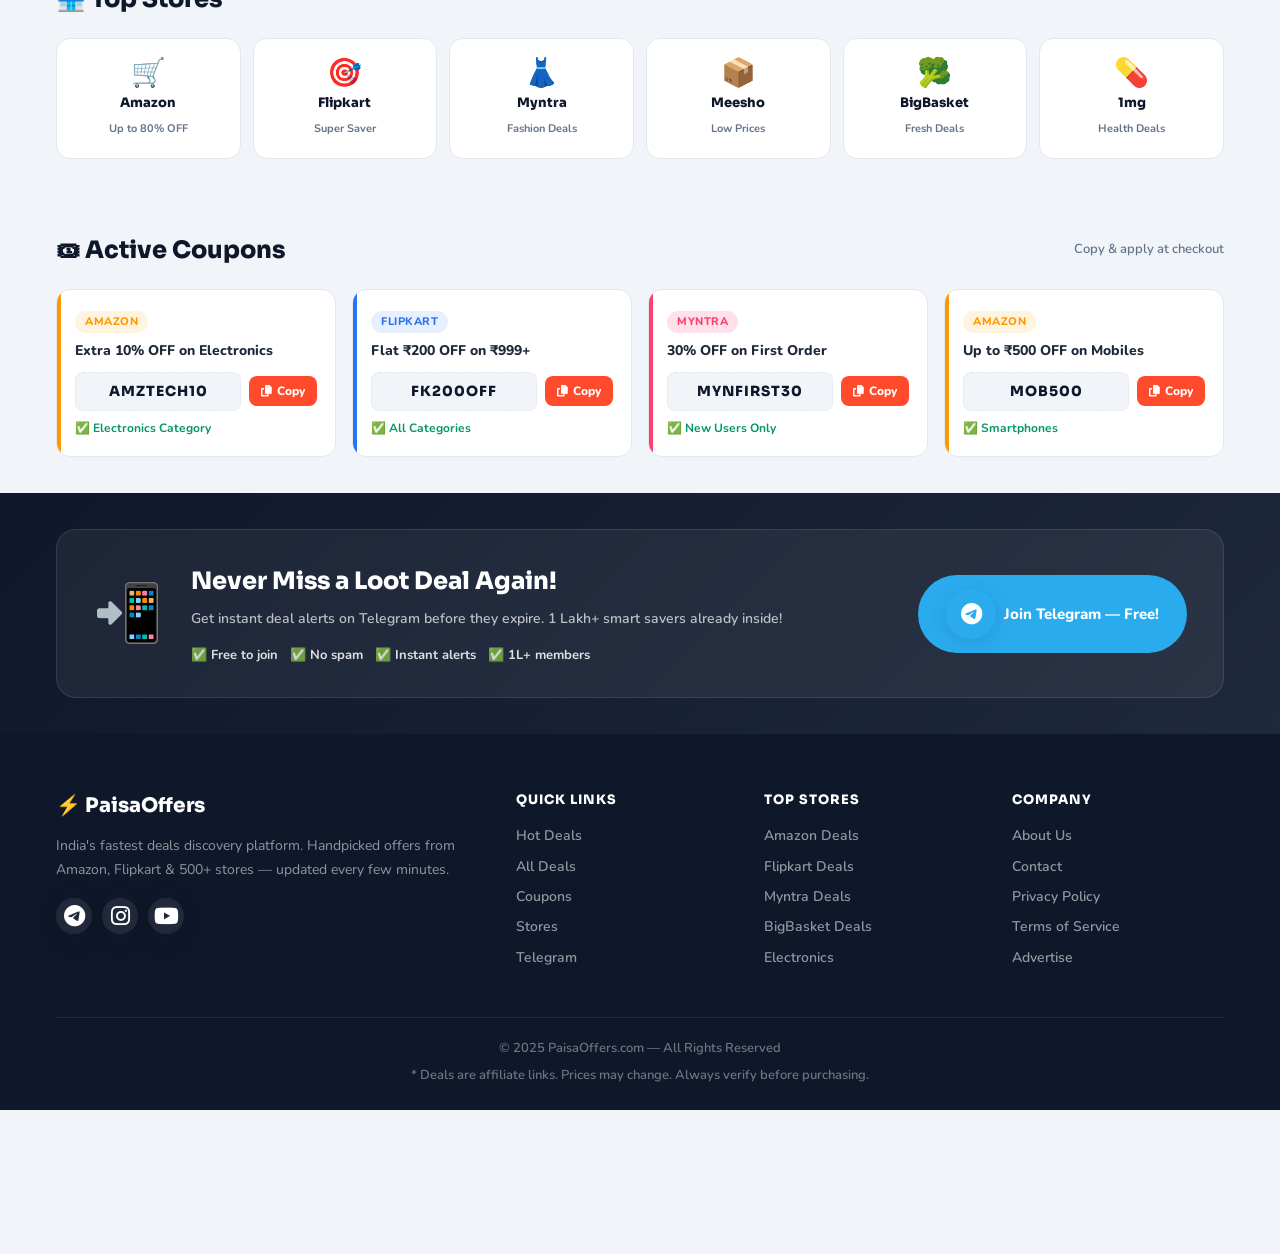
==== commit 721ea6c8: "Add files via upload" ====
--- a/index.html
+++ b/index.html
@@ -12,8 +12,6 @@
 
   <meta charset="UTF-8">
   <meta name="viewport" content="width=device-width, initial-scale=1.0">
-
-  <!-- ✅ SEO: Deals-focused meta (CHANGED from cashback) -->
   <meta name="description" content="Best deals in India today! Handpicked offers on Amazon & Flipkart — up to 80% OFF. Electronics, Fashion, Home & more. Updated every few minutes.">
   <meta name="keywords" content="deals today india, amazon deals, flipkart offers, best price, discount deals, loot deals, hot deals, paisaoffers">
   <meta property="og:title" content="PaisaOffers — Today's Best Deals in India 🔥">
@@ -23,7 +21,6 @@
   <meta property="og:image" content="https://paisaoffers.com/opengraph.jpg">
   <meta name="twitter:card" content="summary_large_image">
 
-  <!-- ✅ Schema for Product Deals (SEO boost) -->
   <script type="application/ld+json">
   {
     "@context": "https://schema.org",
@@ -43,43 +40,35 @@
 
   <link rel="preconnect" href="https://fonts.googleapis.com">
   <link rel="preconnect" href="https://fonts.gstatic.com" crossorigin>
-  <link href="https://fonts.googleapis.com/css2?family=Poppins:wght@400;500;600;700;800;900&family=Inter:wght@400;500;600&display=swap" rel="stylesheet">
+  <link href="https://fonts.googleapis.com/css2?family=Nunito:wght@400;600;700;800;900&family=Sora:wght@400;600;700;800&display=swap" rel="stylesheet">
   <link rel="stylesheet" href="https://cdnjs.cloudflare.com/ajax/libs/font-awesome/6.5.0/css/all.min.css">
   <link rel="stylesheet" href="/styles.css">
 </head>
 <body>
 
-<!-- ✅ STICKY TELEGRAM BAR (NEW — replaces cashback promo) -->
+<!-- TELEGRAM TOP BAR -->
 <div class="tg-bar" id="tgBar">
-  <span>📲 <strong>Get LIVE Deals on Telegram!</strong> — Join 1 Lakh+ savers getting instant deal alerts</span>
+  <span>📲 <strong>Get LIVE Deal Alerts!</strong> — Join 1 Lakh+ savers on Telegram</span>
   <a href="https://t.me/paisaoffersdotcom" target="_blank" class="tg-bar-btn" onclick="trackEvent('telegram_click','Top Bar')">
     <i class="fab fa-telegram"></i> Join Free
   </a>
   <button class="tg-bar-close" onclick="document.getElementById('tgBar').style.display='none'" aria-label="Close">×</button>
 </div>
 
-<!-- ✅ TICKER — removed cashback text -->
-<div class="ticker-wrap">
-  <div class="ticker-content" id="tickerContent">
-    🔥 Amazon Sale LIVE &nbsp;|&nbsp; Flipkart Loot Deals &nbsp;|&nbsp; Up to 80% OFF Electronics &nbsp;|&nbsp; Hidden Deals Updated Every Few Minutes &nbsp;|&nbsp; 📲 Join Telegram for Instant Alerts &nbsp;|&nbsp;
-    🔥 Amazon Sale LIVE &nbsp;|&nbsp; Flipkart Loot Deals &nbsp;|&nbsp; Up to 80% OFF Electronics &nbsp;|&nbsp; Hidden Deals Updated Every Few Minutes &nbsp;|&nbsp; 📲 Join Telegram for Instant Alerts &nbsp;|&nbsp;
-  </div>
-</div>
-
-<!-- ✅ NAVBAR — removed login/signup/wallet, kept clean deals nav -->
+<!-- NAVBAR -->
 <header class="navbar" id="navbar">
   <div class="container nav-container">
-    <a href="#" class="logo">
+    <a href="/" class="logo">
       <span class="logo-icon">⚡</span>
       <span class="logo-text">PaisaOffers</span>
     </a>
 
     <nav class="nav-links" id="nav-links">
-      <a href="#deals" class="nav-active">🔥 Deals</a>
-      <a href="#trending">⚡ Trending</a>
-      <a href="#categories">🗂 Categories</a>
+      <a href="#hot-deals" class="nav-active">🔥 Hot Deals</a>
+      <a href="#deals">All Deals</a>
       <a href="#coupons">🎟 Coupons</a>
-      <a href="https://t.me/paisaoffersdotcom" target="_blank" class="nav-telegram" onclick="trackEvent('telegram_click','Navbar')">
+      <a href="#stores">Stores</a>
+      <a href="https://t.me/paisaoffersdotcom" target="_blank" class="nav-tg" onclick="trackEvent('telegram_click','Navbar')">
         <i class="fab fa-telegram"></i> Telegram
       </a>
     </nav>
@@ -87,7 +76,7 @@
     <div class="nav-right">
       <div class="search-wrap">
         <i class="fas fa-search search-icon"></i>
-        <input type="search" id="searchInput" placeholder="Search deals, stores..." class="search-input" autocomplete="off">
+        <input type="search" id="searchInput" placeholder="Search deals..." class="search-input" autocomplete="off">
         <div class="search-dropdown" id="searchDropdown"></div>
       </div>
       <button class="hamburger" id="hamburger" aria-label="Menu">
@@ -97,339 +86,223 @@
   </div>
 </header>
 
-<!-- ✅ HERO CAROUSEL — fully replaced, no cashback slides -->
-<section class="hero" id="hero">
-  <div class="carousel" id="carousel">
-    <div class="carousel-track" id="carouselTrack">
-
-      <!-- Slide 1: Hot Deals -->
-      <div class="slide slide-1">
-        <div class="slide-content">
-          <span class="slide-badge pulse">🔥 LIVE NOW</span>
-          <h1>Today's Hottest Deals<br><span class="highlight-text">Handpicked & Verified</span></h1>
-          <p>Fresh deals from Amazon, Flipkart & 500+ stores — updated every few minutes. Don't miss out!</p>
-          <div class="hero-btns">
-            <button class="btn btn-primary btn-lg" onclick="document.getElementById('deals').scrollIntoView({behavior:'smooth'})">
-              🔥 Grab Today's Deals
-            </button>
-            <a href="https://t.me/paisaoffersdotcom" target="_blank" class="btn btn-outline-white btn-lg" onclick="trackEvent('telegram_click','Hero Slide 1')">
-              <i class="fab fa-telegram"></i> Get Instant Alerts
-            </a>
-          </div>
-          <div class="hero-stats-mini">
-            <div class="hstat"><strong id="heroTotalDeals">500+</strong><span>Live Deals</span></div>
-            <div class="hstat"><strong>80%</strong><span>Max Discount</span></div>
-            <div class="hstat"><strong>Every</strong><span>Few Mins</span></div>
-          </div>
-        </div>
-      </div>
-
-      <!-- Slide 2: Amazon/Flipkart Deals -->
-      <div class="slide slide-2">
-        <div class="slide-content">
-          <span class="slide-badge">💸 SAVINGS ALERT</span>
-          <h1>Save Big on Amazon<br><span class="highlight-text">& Flipkart Today!</span></h1>
-          <p>Up to 80% OFF on Mobiles, Laptops, TVs, Fashion & Home. Hidden deals you won't find easily!</p>
-          <div class="hero-btns">
-            <a href="https://amzn.to/4t7XSrt" target="_blank" class="btn btn-primary btn-lg" onclick="trackEvent('deal_click','Hero Amazon')">
-              Shop Amazon Deals
-            </a>
-            <button class="btn btn-outline-white btn-lg" onclick="filterCategory('Electronics'); document.getElementById('deals').scrollIntoView({behavior:'smooth'})">
-              View Electronics
-            </button>
-          </div>
-        </div>
-      </div>
-
-      <!-- Slide 3: Telegram Join (CHANGED from cashback) -->
-      <div class="slide slide-3">
-        <div class="slide-content">
-          <span class="slide-badge">📲 INSTANT ALERTS</span>
-          <h1>Never Miss a<br><span class="highlight-text">Loot Deal Again!</span></h1>
-          <p>Join our Telegram channel and get deal alerts before they expire. 1 Lakh+ savers already inside!</p>
-          <div class="hero-btns">
-            <a href="https://t.me/paisaoffersdotcom" target="_blank" class="btn btn-primary btn-lg btn-tg" onclick="trackEvent('telegram_click','Hero Slide 3')">
-              <i class="fab fa-telegram"></i> Join Telegram — It's Free!
-            </a>
-            <button class="btn btn-outline-white btn-lg" onclick="document.getElementById('deals').scrollIntoView({behavior:'smooth'})">
-              Browse Deals Now
-            </button>
-          </div>
-        </div>
-      </div>
-
-    </div>
-    <button class="carousel-btn prev" id="prevBtn" aria-label="Previous"><i class="fas fa-chevron-left"></i></button>
-    <button class="carousel-btn next" id="nextBtn" aria-label="Next"><i class="fas fa-chevron-right"></i></button>
-    <div class="carousel-dots" id="carouselDots">
-      <span class="dot active" onclick="goToSlide(0)"></span>
-      <span class="dot" onclick="goToSlide(1)"></span>
-      <span class="dot" onclick="goToSlide(2)"></span>
-    </div>
-  </div>
-</section>
-
-<!-- ✅ STATS — changed to deals-focused (REMOVED cashback stats) -->
-<section class="stats-section">
-  <div class="container">
-    <div class="stats-grid">
-      <div class="stat-item">
-        <div class="stat-icon">🔥</div>
-        <div class="stat-number" data-target="1000">0</div>
-        <div class="stat-suffix">+</div>
-        <div class="stat-label">Daily Deals</div>
-      </div>
-      <div class="stat-item">
-        <div class="stat-icon">⚡</div>
-        <div class="stat-number" data-target="80">0</div>
-        <div class="stat-suffix">%</div>
-        <div class="stat-label">Max Discount</div>
-      </div>
-      <div class="stat-item">
-        <div class="stat-icon">🏪</div>
-        <div class="stat-number" data-target="500">0</div>
-        <div class="stat-suffix">+</div>
-        <div class="stat-label">Partner Stores</div>
-      </div>
-      <div class="stat-item">
-        <div class="stat-icon">👥</div>
-        <div class="stat-number" data-target="1">0</div>
-        <div class="stat-suffix">L+</div>
-        <div class="stat-label">Telegram Members</div>
-      </div>
-    </div>
-  </div>
-</section>
-
-<!-- ✅ CATEGORY PILLS — KEPT + improved UI -->
-<section class="categories-section" id="categories">
-  <div class="container">
-    <div class="categories-scroll">
-      <button class="category-chip active" onclick="filterCategory('All')">🛍 All Deals</button>
-      <button class="category-chip" onclick="filterCategory('Electronics')">📱 Electronics</button>
-      <button class="category-chip" onclick="filterCategory('Fashion')">👗 Fashion</button>
-      <button class="category-chip" onclick="filterCategory('Home')">🏠 Home & Kitchen</button>
-      <button class="category-chip" onclick="filterCategory('Beauty')">💄 Beauty</button>
-      <button class="category-chip" onclick="filterCategory('Sports')">🏋️ Sports</button>
-      <button class="category-chip" onclick="filterCategory('Books')">📚 Books</button>
-      <button class="category-chip" onclick="filterCategory('Grocery')">🛒 Grocery</button>
-      <button class="category-chip" onclick="filterCategory('Travel')">✈️ Travel</button>
-      <button class="category-chip" onclick="filterCategory('Mobiles')">📲 Mobiles</button>
-    </div>
-  </div>
-</section>
-
-<!-- ✅ TRENDING DEALS RAIL (NEW) -->
-<section class="trending-section" id="trending">
-  <div class="container">
-    <div class="section-header">
-      <div>
-        <h2>⚡ Trending Right Now</h2>
-        <p>Most clicked deals in the last hour</p>
-      </div>
-    </div>
-    <div class="trending-rail" id="trendingRail">
-      <div class="loading-shimmer-row">
-        <div class="shimmer-card"></div>
-        <div class="shimmer-card"></div>
-        <div class="shimmer-card"></div>
-        <div class="shimmer-card"></div>
-      </div>
-    </div>
-  </div>
-</section>
-
-<!-- ✅ MAIN DEALS SECTION — kept structure, improved header -->
+<!-- CATEGORY PILLS — sticky under header -->
+<div class="cats-sticky" id="catsSticky">
+  <div class="cats-scroll">
+    <button class="cat-pill active" onclick="filterCategory('All')">🛍 All</button>
+    <button class="cat-pill" onclick="filterCategory('Electronics')">📱 Electronics</button>
+    <button class="cat-pill" onclick="filterCategory('Fashion')">👗 Fashion</button>
+    <button class="cat-pill" onclick="filterCategory('Home')">🏠 Home</button>
+    <button class="cat-pill" onclick="filterCategory('Mobiles')">📲 Mobiles</button>
+    <button class="cat-pill" onclick="filterCategory('Beauty')">💄 Beauty</button>
+    <button class="cat-pill" onclick="filterCategory('Sports')">🏋️ Sports</button>
+    <button class="cat-pill" onclick="filterCategory('Grocery')">🛒 Grocery</button>
+    <button class="cat-pill" onclick="filterCategory('Books')">📚 Books</button>
+    <button class="cat-pill" onclick="filterCategory('Travel')">✈️ Travel</button>
+  </div>
+</div>
+
+<!-- HOT DEALS — TOP 6 ABOVE THE FOLD -->
+<section class="hot-section" id="hot-deals">
+  <div class="container">
+    <div class="section-title-row">
+      <h2 class="section-title"><span class="fire-pill">🔥 HOT</span> Top Deals Right Now</h2>
+      <span class="live-badge"><span class="live-dot"></span>LIVE</span>
+    </div>
+    <div class="hot-grid" id="hotGrid">
+      <!-- hot deal shimmer -->
+      <div class="deal-card shimmer-card"></div>
+      <div class="deal-card shimmer-card"></div>
+      <div class="deal-card shimmer-card"></div>
+      <div class="deal-card shimmer-card"></div>
+      <div class="deal-card shimmer-card"></div>
+      <div class="deal-card shimmer-card"></div>
+    </div>
+  </div>
+</section>
+
+<!-- DEALS TOOLBAR + FULL FEED -->
 <section class="deals-section" id="deals">
   <div class="container">
     <div class="deals-toolbar">
-      <div class="deals-toolbar-left">
-        <h2>🔥 All Deals</h2>
-        <span class="deal-count-badge" id="dealCount">Loading...</span>
-      </div>
-      <div class="deals-toolbar-right">
-        <!-- Sort -->
-        <select id="filterSort" class="filter-select" onchange="applyFilters()">
-          <option value="latest">🕐 Latest First</option>
-          <option value="discount">💸 Top Discounts</option>
+      <div class="toolbar-left">
+        <h2>All Deals</h2>
+        <span class="deal-count" id="dealCount">Loading...</span>
+      </div>
+      <div class="toolbar-right">
+        <select id="filterSort" class="fselect" onchange="applyFilters()">
+          <option value="latest">🕐 Latest</option>
+          <option value="discount">💸 Top Discount</option>
           <option value="ending">⏰ Ending Soon</option>
         </select>
-        <!-- Store filter -->
-        <select id="filterStore" class="filter-select" onchange="applyFilters()">
+        <select id="filterStore" class="fselect" onchange="applyFilters()">
           <option value="All">All Stores</option>
           <option value="Amazon">Amazon</option>
           <option value="Flipkart">Flipkart</option>
           <option value="Myntra">Myntra</option>
           <option value="Meesho">Meesho</option>
         </select>
-        <!-- Discount filter -->
-        <select id="filterDiscount" class="filter-select" onchange="applyFilters()">
-          <option value="0">All Discounts</option>
-          <option value="50">50%+ OFF</option>
-          <option value="60">60%+ OFF</option>
-          <option value="70">70%+ OFF</option>
-          <option value="80">80%+ OFF</option>
+        <select id="filterDiscount" class="fselect" onchange="applyFilters()">
+          <option value="0">All %</option>
+          <option value="50">50%+</option>
+          <option value="60">60%+</option>
+          <option value="70">70%+</option>
+          <option value="80">80%+</option>
         </select>
       </div>
     </div>
 
-    <!-- ✅ Main Deals Grid -->
     <div class="deals-grid" id="dealsGrid">
-      <!-- Loading shimmer cards -->
-      <div class="shimmer-card deal-shimmer"></div>
-      <div class="shimmer-card deal-shimmer"></div>
-      <div class="shimmer-card deal-shimmer"></div>
-      <div class="shimmer-card deal-shimmer"></div>
-      <div class="shimmer-card deal-shimmer"></div>
-      <div class="shimmer-card deal-shimmer"></div>
+      <div class="deal-card shimmer-card"></div>
+      <div class="deal-card shimmer-card"></div>
+      <div class="deal-card shimmer-card"></div>
+      <div class="deal-card shimmer-card"></div>
+      <div class="deal-card shimmer-card"></div>
+      <div class="deal-card shimmer-card"></div>
+      <div class="deal-card shimmer-card"></div>
+      <div class="deal-card shimmer-card"></div>
     </div>
 
     <div class="load-more-wrap" id="loadMoreWrap" style="display:none">
-      <button class="btn btn-load-more" onclick="loadMoreDeals()">
+      <button class="btn-load-more" onclick="loadMoreDeals()">
         <i class="fas fa-plus-circle"></i> Load More Deals
       </button>
     </div>
   </div>
 </section>
 
-<!-- ✅ TOP DISCOUNTS SECTION (NEW) -->
-<section class="editor-section" id="topDiscounts">
-  <div class="container">
-    <div class="section-header with-action">
-      <div>
-        <h2>💸 Top Discounts Today</h2>
-        <p>Highest savings available right now</p>
-      </div>
-    </div>
-    <div class="deals-grid editor-grid" id="editorDealsGrid">
-      <div class="shimmer-card deal-shimmer"></div>
-      <div class="shimmer-card deal-shimmer"></div>
-      <div class="shimmer-card deal-shimmer"></div>
-      <div class="shimmer-card deal-shimmer"></div>
-    </div>
-  </div>
-</section>
-
-<!-- ✅ STORES SECTION — kept, cleaned up -->
+<!-- TOP DISCOUNTS -->
+<section class="top-disc-section" id="topDiscounts">
+  <div class="container">
+    <div class="section-title-row">
+      <h2 class="section-title">💸 Top Discounts Today</h2>
+    </div>
+    <div class="deals-grid" id="editorDealsGrid">
+      <div class="deal-card shimmer-card"></div>
+      <div class="deal-card shimmer-card"></div>
+      <div class="deal-card shimmer-card"></div>
+      <div class="deal-card shimmer-card"></div>
+    </div>
+  </div>
+</section>
+
+<!-- STORES -->
 <section class="stores-section" id="stores">
   <div class="container">
-    <div class="section-header">
-      <h2>🏪 Top Stores</h2>
-      <p>Deals from your favourite stores</p>
+    <div class="section-title-row">
+      <h2 class="section-title">🏪 Top Stores</h2>
     </div>
     <div class="stores-grid">
       <a href="https://amzn.to/4t7XSrt" target="_blank" class="store-card" onclick="trackEvent('deal_click','Store Amazon')">
-        <div class="store-logo">🛒</div>
+        <div class="store-ico">🛒</div>
         <div class="store-name">Amazon</div>
-        <div class="store-badge">Up to 80% OFF</div>
-      </a>
-      <a href="#" onclick="filterCategory('All'); document.getElementById('deals').scrollIntoView({behavior:'smooth'}); return false;" class="store-card">
-        <div class="store-logo">🎯</div>
+        <div class="store-sub">Up to 80% OFF</div>
+      </a>
+      <a href="#" onclick="filterCategory('All'); scrollToDeals(); return false;" class="store-card">
+        <div class="store-ico">🎯</div>
         <div class="store-name">Flipkart</div>
-        <div class="store-badge">Super Saver</div>
-      </a>
-      <a href="#" onclick="filterCategory('Fashion'); document.getElementById('deals').scrollIntoView({behavior:'smooth'}); return false;" class="store-card">
-        <div class="store-logo">👗</div>
+        <div class="store-sub">Super Saver</div>
+      </a>
+      <a href="#" onclick="filterCategory('Fashion'); scrollToDeals(); return false;" class="store-card">
+        <div class="store-ico">👗</div>
         <div class="store-name">Myntra</div>
-        <div class="store-badge">Fashion Deals</div>
-      </a>
-      <a href="#" onclick="filterCategory('All'); document.getElementById('deals').scrollIntoView({behavior:'smooth'}); return false;" class="store-card">
-        <div class="store-logo">📦</div>
+        <div class="store-sub">Fashion Deals</div>
+      </a>
+      <a href="#" onclick="filterCategory('All'); scrollToDeals(); return false;" class="store-card">
+        <div class="store-ico">📦</div>
         <div class="store-name">Meesho</div>
-        <div class="store-badge">Low Prices</div>
-      </a>
-      <a href="#" onclick="filterCategory('Grocery'); document.getElementById('deals').scrollIntoView({behavior:'smooth'}); return false;" class="store-card">
-        <div class="store-logo">🥦</div>
+        <div class="store-sub">Low Prices</div>
+      </a>
+      <a href="#" onclick="filterCategory('Grocery'); scrollToDeals(); return false;" class="store-card">
+        <div class="store-ico">🥦</div>
         <div class="store-name">BigBasket</div>
-        <div class="store-badge">Fresh Deals</div>
-      </a>
-      <a href="#" onclick="filterCategory('All'); document.getElementById('deals').scrollIntoView({behavior:'smooth'}); return false;" class="store-card">
-        <div class="store-logo">💊</div>
+        <div class="store-sub">Fresh Deals</div>
+      </a>
+      <a href="#" onclick="filterCategory('Health'); scrollToDeals(); return false;" class="store-card">
+        <div class="store-ico">💊</div>
         <div class="store-name">1mg</div>
-        <div class="store-badge">Health Deals</div>
-      </a>
-    </div>
-  </div>
-</section>
-
-<!-- ✅ COUPONS SECTION — KEPT -->
+        <div class="store-sub">Health Deals</div>
+      </a>
+    </div>
+  </div>
+</section>
+
+<!-- COUPONS -->
 <section class="coupons-section" id="coupons">
   <div class="container">
-    <div class="section-header">
-      <h2>🎟 Active Coupons</h2>
-      <p>Copy & apply these codes at checkout for extra savings</p>
-    </div>
-    <div class="coupons-grid" id="couponsGrid">
+    <div class="section-title-row">
+      <h2 class="section-title">🎟 Active Coupons</h2>
+      <span class="section-sub">Copy & apply at checkout</span>
+    </div>
+    <div class="coupons-grid">
       <div class="coupon-card">
-        <div class="coupon-store">Amazon</div>
+        <div class="coupon-store amazon">Amazon</div>
         <div class="coupon-title">Extra 10% OFF on Electronics</div>
-        <div class="coupon-code-wrap">
+        <div class="coupon-row">
           <span class="coupon-code" id="coupon-AMZTECH10">AMZTECH10</span>
           <button class="copy-btn" onclick="copyCoupon('AMZTECH10')"><i class="fas fa-copy"></i> Copy</button>
         </div>
-        <div class="coupon-exp">Valid: Electronics Category</div>
+        <div class="coupon-valid">✅ Electronics Category</div>
       </div>
       <div class="coupon-card">
-        <div class="coupon-store">Flipkart</div>
+        <div class="coupon-store flipkart">Flipkart</div>
         <div class="coupon-title">Flat ₹200 OFF on ₹999+</div>
-        <div class="coupon-code-wrap">
+        <div class="coupon-row">
           <span class="coupon-code" id="coupon-FK200OFF">FK200OFF</span>
           <button class="copy-btn" onclick="copyCoupon('FK200OFF')"><i class="fas fa-copy"></i> Copy</button>
         </div>
-        <div class="coupon-exp">Valid: All Categories</div>
+        <div class="coupon-valid">✅ All Categories</div>
       </div>
       <div class="coupon-card">
-        <div class="coupon-store">Myntra</div>
+        <div class="coupon-store myntra">Myntra</div>
         <div class="coupon-title">30% OFF on First Order</div>
-        <div class="coupon-code-wrap">
+        <div class="coupon-row">
           <span class="coupon-code" id="coupon-MYNFIRST30">MYNFIRST30</span>
           <button class="copy-btn" onclick="copyCoupon('MYNFIRST30')"><i class="fas fa-copy"></i> Copy</button>
         </div>
-        <div class="coupon-exp">Valid: New Users Only</div>
+        <div class="coupon-valid">✅ New Users Only</div>
       </div>
       <div class="coupon-card">
-        <div class="coupon-store">Amazon</div>
+        <div class="coupon-store amazon">Amazon</div>
         <div class="coupon-title">Up to ₹500 OFF on Mobiles</div>
-        <div class="coupon-code-wrap">
+        <div class="coupon-row">
           <span class="coupon-code" id="coupon-MOB500">MOB500</span>
           <button class="copy-btn" onclick="copyCoupon('MOB500')"><i class="fas fa-copy"></i> Copy</button>
         </div>
-        <div class="coupon-exp">Valid: Smartphones</div>
-      </div>
-    </div>
-  </div>
-</section>
-
-<!-- ✅ TELEGRAM CTA SECTION (NEW — replaces "How it Works" cashback steps) -->
+        <div class="coupon-valid">✅ Smartphones</div>
+      </div>
+    </div>
+  </div>
+</section>
+
+<!-- TELEGRAM CTA -->
 <section class="tg-cta-section">
   <div class="container">
     <div class="tg-cta-card">
-      <div class="tg-cta-left">
-        <div class="tg-cta-icon">📲</div>
-        <div>
-          <h3>Never Miss a Deal Again!</h3>
-          <p>Join our Telegram channel for instant alerts on <strong>🔥 loot deals, flash sales & hidden discounts</strong> before they expire.</p>
-          <div class="tg-features">
-            <span>✅ Free to join</span>
-            <span>✅ No spam</span>
-            <span>✅ Instant notifications</span>
-            <span>✅ 1L+ members</span>
-          </div>
-        </div>
-      </div>
-      <a href="https://t.me/paisaoffersdotcom" target="_blank" class="btn btn-tg-big" onclick="trackEvent('telegram_click','CTA Section')">
-        <i class="fab fa-telegram"></i> Join Telegram Channel
-      </a>
-    </div>
-  </div>
-</section>
-
-<!-- ✅ FOOTER — updated, removed cashback links -->
+      <div class="tg-cta-icon">📲</div>
+      <div class="tg-cta-body">
+        <h3>Never Miss a Loot Deal Again!</h3>
+        <p>Get instant deal alerts on Telegram before they expire. 1 Lakh+ smart savers already inside!</p>
+        <div class="tg-features">
+          <span>✅ Free to join</span>
+          <span>✅ No spam</span>
+          <span>✅ Instant alerts</span>
+          <span>✅ 1L+ members</span>
+        </div>
+      </div>
+      <a href="https://t.me/paisaoffersdotcom" target="_blank" class="btn-tg-big" onclick="trackEvent('telegram_click','CTA Section')">
+        <i class="fab fa-telegram"></i> Join Telegram — Free!
+      </a>
+    </div>
+  </div>
+</section>
+
+<!-- FOOTER -->
 <footer class="footer">
   <div class="container">
     <div class="footer-grid">
       <div class="footer-brand">
-        <div class="footer-logo"><span>⚡</span> PaisaOffers</div>
+        <div class="footer-logo">⚡ PaisaOffers</div>
         <p>India's fastest deals discovery platform. Handpicked offers from Amazon, Flipkart & 500+ stores — updated every few minutes.</p>
         <div class="footer-social">
           <a href="https://t.me/paisaoffersdotcom" target="_blank" title="Telegram" onclick="trackEvent('telegram_click','Footer')"><i class="fab fa-telegram"></i></a>
@@ -439,10 +312,10 @@
       </div>
       <div class="footer-col">
         <h4>Quick Links</h4>
+        <a href="#hot-deals">Hot Deals</a>
         <a href="#deals">All Deals</a>
-        <a href="#trending">Trending</a>
-        <a href="#categories">Categories</a>
         <a href="#coupons">Coupons</a>
+        <a href="#stores">Stores</a>
         <a href="https://t.me/paisaoffersdotcom" target="_blank">Telegram</a>
       </div>
       <div class="footer-col">
@@ -469,24 +342,36 @@
   </div>
 </footer>
 
-<!-- ✅ FLOATING ACTION BUTTONS (NEW — Telegram + WhatsApp) -->
+<!-- FABs -->
 <div class="fab-group">
-  <a href="https://t.me/paisaoffersdotcom" target="_blank" class="fab fab-telegram" title="Join Telegram" onclick="trackEvent('telegram_click','FAB')">
+  <a href="https://t.me/paisaoffersdotcom" target="_blank" class="fab fab-tg" title="Join Telegram" onclick="trackEvent('telegram_click','FAB')">
     <i class="fab fa-telegram"></i>
-    <span class="fab-label">Deals Channel</span>
+    <span class="fab-label">Deals</span>
   </a>
-  <a href="https://wa.me/?text=Check%20out%20today%27s%20best%20deals%20on%20PaisaOffers.com%20-%20Up%20to%2080%25%20OFF!%20https%3A%2F%2Fpaisaoffers.com" target="_blank" class="fab fab-whatsapp" title="Share on WhatsApp" onclick="trackEvent('share_click','FAB WhatsApp')">
+  <a href="https://wa.me/?text=Check%20out%20today%27s%20best%20deals%20on%20PaisaOffers.com%20-%20Up%20to%2080%25%20OFF!%20https%3A%2F%2Fpaisaoffers.com" target="_blank" class="fab fab-wa" title="Share on WhatsApp" onclick="trackEvent('share_click','FAB WhatsApp')">
     <i class="fab fa-whatsapp"></i>
   </a>
 </div>
 
-<!-- Back to Top -->
 <button class="back-to-top" id="backToTop" onclick="window.scrollTo({top:0,behavior:'smooth'})" aria-label="Back to top">
   <i class="fas fa-arrow-up"></i>
 </button>
 
-<!-- ✅ TOAST notification (for copy coupon, etc) -->
-<div class="toast" id="toast"></div>
+<!-- Toast -->
+<div id="poToast" class="po-toast" style="display:none"></div>
+
+<!-- Telegram popup -->
+<div class="popup-overlay" id="popupOverlay" onclick="closePopup()"></div>
+<div class="tg-popup" id="telegramPopup">
+  <button class="popup-close" onclick="closePopup()">×</button>
+  <div class="popup-icon">📲</div>
+  <h3>Get Deals Before They Expire!</h3>
+  <p>Join our Telegram for instant alerts on loot deals & flash sales.</p>
+  <a href="https://t.me/paisaoffersdotcom" target="_blank" class="btn-tg-big" onclick="closePopup(); trackEvent('telegram_click','Popup')">
+    <i class="fab fa-telegram"></i> Join Free Now
+  </a>
+  <button class="popup-skip" onclick="closePopup()">Maybe Later</button>
+</div>
 
 <script src="/script.js"></script>
 </body>
--- a/styles.css
+++ b/styles.css
@@ -1,704 +1,737 @@
 /* ============================================================
-   PaisaOffers.com - Premium Deals & Cashback Platform v2.0
-   Color Palette:
-   Primary:    #FF7A3D (soft orange)
-   Secondary:  #1E2235 (soft navy)
-   Accent:     #22C55E (muted green)
-   Background: #F5F7FA
+   PaisaOffers.com — Deals Platform v3.0
+   Mobile-first | High-conversion | DesiDime-style
+   Fonts: Sora (headings) + Nunito (body)
    ============================================================ */
 
 :root {
-  --primary: #FF7A3D;
-  --primary-dark: #e86028;
-  --secondary: #1E2235;
-  --accent: #22C55E;
-  --accent-dark: #16a34a;
-  --bg: #F5F7FA;
+  --primary: #FF4B2B;
+  --primary-dark: #e03a1c;
+  --primary-light: #fff1ee;
+  --secondary: #0F172A;
+  --accent: #10B981;
+  --accent-dark: #059669;
+  --accent-light: #d1fae5;
+  --yellow: #F59E0B;
+  --yellow-light: #fef3c7;
+  --bg: #F1F5F9;
   --card-bg: #FFFFFF;
-  --border: #E5E7EB;
-  --text: #1F2937;
-  --text-muted: #6B7280;
+  --border: #E2E8F0;
+  --text: #1E293B;
+  --text-muted: #64748B;
   --telegram: #2AABEE;
   --whatsapp: #25D366;
-  --radius: 12px;
+  --radius: 14px;
   --radius-sm: 8px;
-  --shadow: 0 1px 3px rgba(0,0,0,0.08), 0 4px 16px rgba(0,0,0,0.06);
-  --shadow-hover: 0 8px 30px rgba(0,0,0,0.12);
-  --transition: all 0.25s ease;
+  --shadow: 0 2px 8px rgba(0,0,0,0.07);
+  --shadow-md: 0 4px 20px rgba(0,0,0,0.10);
+  --shadow-lg: 0 8px 40px rgba(0,0,0,0.13);
+  --transition: all 0.22s ease;
+  --navbar-h: 60px;
+  --cats-h: 50px;
 }
 
 *, *::before, *::after { box-sizing: border-box; margin: 0; padding: 0; }
 html { scroll-behavior: smooth; }
 body {
-  font-family: 'Inter', sans-serif;
+  font-family: 'Nunito', sans-serif;
   background: var(--bg);
   color: var(--text);
   font-size: 15px;
   line-height: 1.6;
-  padding-bottom: 70px;
-}
-
+  -webkit-font-smoothing: antialiased;
+}
 a { text-decoration: none; color: inherit; }
-img { max-width: 100%; display: block; }
+img { max-width: 100%; display: block; object-fit: contain; }
 ul { list-style: none; }
-input, select, button, textarea { font-family: inherit; outline: none; }
+input, select, button, textarea { font-family: inherit; outline: none; border: none; }
 
 .container {
   width: 100%;
   max-width: 1200px;
   margin: 0 auto;
-  padding: 0 20px;
-}
-
-/* ── BUTTONS ───────────────────────────────────────────────── */
-.btn {
-  display: inline-flex; align-items: center; gap: 8px;
-  padding: 10px 22px; border-radius: 50px; border: none;
-  font-size: 14px; font-weight: 600; cursor: pointer;
-  transition: var(--transition); white-space: nowrap;
-}
-.btn-primary { background: var(--primary); color: #fff; }
-.btn-primary:hover { background: var(--primary-dark); transform: translateY(-2px); box-shadow: 0 6px 20px rgba(255,122,61,0.35); }
-.btn-outline { background: transparent; color: var(--primary); border: 2px solid var(--primary); }
-.btn-outline:hover { background: var(--primary); color: #fff; transform: translateY(-2px); }
-.btn-outline-white { background: transparent; color: #fff; border: 2px solid rgba(255,255,255,0.7); }
-.btn-outline-white:hover { background: rgba(255,255,255,0.15); }
-.btn-telegram { background: var(--telegram); color: #fff; }
-.btn-telegram:hover { background: #1a9bdb; transform: translateY(-2px); box-shadow: 0 6px 20px rgba(42,171,238,0.4); }
-.btn-danger { background: #ef4444; color: #fff; }
-.btn-success { background: var(--accent); color: #fff; }
-.btn-lg { padding: 14px 30px; font-size: 16px; }
-.btn-sm { padding: 7px 14px; font-size: 13px; }
-.btn-full { width: 100%; justify-content: center; }
-
-/* ── TICKER ────────────────────────────────────────────────── */
-.ticker-wrap {
-  background: var(--secondary); color: #fff;
-  padding: 8px 0; overflow: hidden; font-size: 13px; font-weight: 500;
-}
-.ticker-content {
-  display: inline-block; white-space: nowrap;
-  animation: ticker 30s linear infinite;
-}
-@keyframes ticker { 0% { transform: translateX(0); } 100% { transform: translateX(-50%); } }
+  padding: 0 16px;
+}
+
+/* ── TELEGRAM BAR ─────────────────────────────────────────── */
+.tg-bar {
+  background: #0F172A;
+  color: #fff;
+  padding: 9px 16px;
+  display: flex;
+  align-items: center;
+  justify-content: center;
+  gap: 12px;
+  font-size: 13px;
+  font-weight: 600;
+  flex-wrap: wrap;
+}
+.tg-bar span { flex: 1; text-align: center; min-width: 200px; }
+.tg-bar-btn {
+  display: inline-flex; align-items: center; gap: 6px;
+  background: var(--telegram); color: #fff; border: none;
+  padding: 6px 16px; border-radius: 50px; font-size: 13px;
+  font-weight: 700; cursor: pointer; white-space: nowrap;
+  transition: var(--transition);
+}
+.tg-bar-btn:hover { background: #1a9bdb; }
+.tg-bar-close {
+  background: none; border: none; color: rgba(255,255,255,0.5);
+  font-size: 20px; cursor: pointer; padding: 0 4px; line-height: 1;
+  transition: var(--transition); flex-shrink: 0;
+}
+.tg-bar-close:hover { color: #fff; }
 
 /* ── NAVBAR ────────────────────────────────────────────────── */
 .navbar {
-  position: sticky; top: 0; z-index: 1000;
-  background: #fff; border-bottom: 1px solid var(--border);
-  box-shadow: 0 2px 12px rgba(0,0,0,0.06); transition: var(--transition);
+  position: sticky;
+  top: 0;
+  z-index: 900;
+  background: #fff;
+  border-bottom: 1.5px solid var(--border);
+  box-shadow: 0 2px 12px rgba(0,0,0,0.06);
+  height: var(--navbar-h);
 }
 .nav-container {
   display: flex; align-items: center; gap: 16px;
-  padding: 14px 20px;
-}
-.logo { display: flex; align-items: center; gap: 8px; }
-.logo-icon { font-size: 24px; }
+  height: var(--navbar-h); padding: 0 16px;
+}
+.logo { display: flex; align-items: center; gap: 7px; flex-shrink: 0; }
+.logo-icon { font-size: 22px; }
 .logo-text {
-  font-family: 'Poppins', sans-serif; font-size: 20px;
-  font-weight: 800; color: var(--primary); letter-spacing: -0.5px;
+  font-family: 'Sora', sans-serif;
+  font-size: 19px; font-weight: 800;
+  color: var(--primary); letter-spacing: -0.5px;
 }
 .nav-links {
-  display: flex; align-items: center; gap: 4px; margin: 0 auto;
+  display: flex; align-items: center; gap: 2px;
+  margin: 0 auto;
 }
 .nav-links a {
-  padding: 7px 14px; border-radius: 8px; font-size: 14px; font-weight: 500;
-  color: var(--text); transition: var(--transition);
-}
-.nav-links a:hover { background: #fff5f0; color: var(--primary); }
-.nav-telegram { background: #e8f7ff !important; color: var(--telegram) !important; }
-.nav-telegram:hover { background: var(--telegram) !important; color: #fff !important; }
-
-.nav-right { display: flex; align-items: center; gap: 10px; }
+  padding: 7px 13px; border-radius: 8px;
+  font-size: 14px; font-weight: 700;
+  color: var(--text-muted); transition: var(--transition);
+}
+.nav-links a:hover, .nav-links a.nav-active {
+  background: var(--primary-light);
+  color: var(--primary);
+}
+.nav-tg {
+  background: #e8f7ff !important; color: var(--telegram) !important;
+  border-radius: 8px;
+}
+.nav-tg:hover { background: var(--telegram) !important; color: #fff !important; }
+
+.nav-right { display: flex; align-items: center; gap: 8px; flex-shrink: 0; }
 .search-wrap { position: relative; }
 .search-icon {
-  position: absolute; left: 12px; top: 50%; transform: translateY(-50%);
+  position: absolute; left: 11px; top: 50%; transform: translateY(-50%);
   color: var(--text-muted); font-size: 13px; pointer-events: none;
 }
 .search-input {
-  padding: 9px 16px 9px 36px; border-radius: 50px; border: 1.5px solid var(--border);
-  width: 220px; font-size: 14px; background: var(--bg); transition: var(--transition);
-}
-.search-input:focus { border-color: var(--primary); width: 260px; background: #fff; box-shadow: 0 0 0 3px rgba(255,122,61,0.1); }
+  padding: 8px 14px 8px 33px;
+  border-radius: 50px;
+  border: 1.5px solid var(--border);
+  width: 200px; font-size: 14px;
+  background: var(--bg);
+  transition: var(--transition);
+  font-weight: 600;
+}
+.search-input:focus {
+  border-color: var(--primary); width: 240px;
+  background: #fff; box-shadow: 0 0 0 3px rgba(255,75,43,0.1);
+}
 .search-dropdown {
   position: absolute; top: calc(100% + 8px); left: 0; right: 0;
-  background: #fff; border: 1px solid var(--border); border-radius: var(--radius);
-  box-shadow: var(--shadow-hover); z-index: 999; display: none;
+  background: #fff; border: 1px solid var(--border);
+  border-radius: var(--radius); box-shadow: var(--shadow-md);
+  z-index: 999; display: none; overflow: hidden;
 }
 .search-dropdown.show { display: block; }
 .search-result-item {
-  padding: 10px 16px; cursor: pointer; font-size: 14px;
-  display: flex; align-items: center; gap: 10px; transition: var(--transition);
-}
-.search-result-item:hover { background: var(--bg); }
-
-/* user menu */
-#userMenu { display: none; align-items: center; gap: 8px; }
-.user-avatar {
-  width: 34px; height: 34px; border-radius: 50%; background: var(--primary);
-  color: #fff; display: flex; align-items: center; justify-content: center;
-  font-size: 13px; font-weight: 700; cursor: pointer;
-}
-.wallet-chip {
-  background: #dcfce7; color: var(--accent-dark); border-radius: 50px;
-  padding: 4px 12px; font-size: 13px; font-weight: 700; cursor: pointer;
-  border: 1.5px solid #bbf7d0; transition: var(--transition);
-}
-.wallet-chip:hover { background: var(--accent); color: #fff; }
+  padding: 10px 14px; cursor: pointer; font-size: 14px;
+  display: flex; align-items: center; gap: 10px;
+  transition: var(--transition); font-weight: 600;
+  border-bottom: 1px solid var(--border);
+}
+.search-result-item:last-child { border-bottom: none; }
+.search-result-item:hover { background: var(--primary-light); }
 
 .hamburger {
   display: none; flex-direction: column; gap: 5px;
   background: none; border: none; cursor: pointer; padding: 4px;
 }
-.hamburger span { width: 24px; height: 2px; background: var(--text); border-radius: 2px; transition: var(--transition); display: block; }
-
-/* ── HERO CAROUSEL ─────────────────────────────────────────── */
-.hero { position: relative; overflow: hidden; }
-.carousel { position: relative; }
-.carousel-track { display: flex; transition: transform 0.6s cubic-bezier(0.4, 0, 0.2, 1); }
-.slide {
-  min-width: 100%; height: 480px;
-  display: flex; align-items: center; padding: 0 80px; position: relative;
-}
-.slide-1 { background: linear-gradient(135deg, #1E2235 0%, #2d3561 60%, #ff7a3d22 100%); }
-.slide-2 { background: linear-gradient(135deg, #0f4c75 0%, #1b262c 60%, #22c55e22 100%); }
-.slide-3 { background: linear-gradient(135deg, #2d1b69 0%, #1E2235 60%, #ff7a3d22 100%); }
-.slide-content { max-width: 600px; color: #fff; position: relative; z-index: 2; }
-.slide-badge {
-  display: inline-block; background: var(--primary); color: #fff;
-  padding: 4px 14px; border-radius: 50px; font-size: 11px; font-weight: 700;
-  letter-spacing: 1px; text-transform: uppercase; margin-bottom: 20px;
-}
-.slide-content h1 {
-  font-family: 'Poppins', sans-serif; font-size: clamp(26px, 4vw, 46px);
-  font-weight: 800; line-height: 1.15; margin-bottom: 14px;
-}
-.slide-content p { font-size: 16px; opacity: 0.85; margin-bottom: 28px; }
-.hero-btns { display: flex; gap: 14px; flex-wrap: wrap; }
-
-.carousel-btn {
-  position: absolute; top: 50%; transform: translateY(-50%);
-  width: 44px; height: 44px; border-radius: 50%; border: none;
-  background: rgba(255,255,255,0.15); color: #fff; font-size: 16px;
-  cursor: pointer; backdrop-filter: blur(4px); transition: var(--transition); z-index: 10;
-}
-.carousel-btn:hover { background: rgba(255,255,255,0.3); }
-.carousel-btn.prev { left: 20px; }
-.carousel-btn.next { right: 20px; }
-.carousel-dots { position: absolute; bottom: 20px; left: 50%; transform: translateX(-50%); display: flex; gap: 8px; z-index: 10; }
-.dot { width: 8px; height: 8px; border-radius: 50%; background: rgba(255,255,255,0.4); cursor: pointer; transition: var(--transition); }
-.dot.active { background: #fff; width: 24px; border-radius: 4px; }
-
-/* ── SECTIONS ──────────────────────────────────────────────── */
-section { padding: 56px 0; }
-.section-header { text-align: center; margin-bottom: 40px; }
-.section-header h2 {
-  font-family: 'Poppins', sans-serif; font-size: clamp(22px, 3vw, 32px);
-  font-weight: 700; color: var(--secondary); margin-bottom: 8px;
-}
-.section-header p { color: var(--text-muted); font-size: 16px; }
-.section-header.with-action {
-  display: flex; align-items: flex-end; justify-content: space-between;
-  text-align: left; flex-wrap: wrap; gap: 12px;
-}
-.section-header.with-action h2 { margin-bottom: 4px; }
-
-/* ── STATS ─────────────────────────────────────────────────── */
-.stats-section { background: var(--secondary); padding: 40px 0; }
-.stats-grid { display: grid; grid-template-columns: repeat(4, 1fr); text-align: center; }
-.stat-item { padding: 20px; border-right: 1px solid rgba(255,255,255,0.1); }
-.stat-item:last-child { border-right: none; }
-.stat-number { font-family: 'Poppins', sans-serif; font-size: 36px; font-weight: 800; color: var(--primary); display: inline; }
-.stat-suffix { font-size: 20px; font-weight: 700; color: #fff; display: inline; }
-.stat-label { color: rgba(255,255,255,0.6); font-size: 13px; margin-top: 4px; }
-
-/* ── HOW IT WORKS ──────────────────────────────────────────── */
-.how-section { background: #fff; }
-.steps-grid { display: grid; grid-template-columns: repeat(3, 1fr); gap: 24px; }
-.step-card {
-  background: var(--bg); border-radius: var(--radius); padding: 32px 24px;
-  text-align: center; position: relative; transition: var(--transition); border: 1px solid var(--border);
-}
-.step-card:hover { transform: translateY(-4px); box-shadow: var(--shadow-hover); }
-.step-icon { font-size: 40px; margin-bottom: 12px; }
-.step-num { font-family: 'Poppins', sans-serif; font-size: 48px; font-weight: 800; color: var(--border); position: absolute; top: 16px; right: 20px; line-height: 1; }
-.step-card h3 { font-size: 17px; font-weight: 700; color: var(--secondary); margin-bottom: 8px; }
-.step-card p { font-size: 14px; color: var(--text-muted); }
-
-/* ── CATEGORIES ────────────────────────────────────────────── */
-.categories-section { background: #fff; padding: 32px 0; }
-.categories-grid { display: flex; flex-wrap: wrap; gap: 10px; justify-content: center; }
-.category-chip {
+.hamburger span {
+  width: 22px; height: 2px; background: var(--text);
+  border-radius: 2px; transition: var(--transition); display: block;
+}
+
+/* ── CATEGORY PILLS (STICKY) ───────────────────────────────── */
+.cats-sticky {
+  position: sticky;
+  top: var(--navbar-h);
+  z-index: 800;
+  background: #fff;
+  border-bottom: 1.5px solid var(--border);
+  box-shadow: 0 2px 8px rgba(0,0,0,0.04);
+}
+.cats-scroll {
+  display: flex; gap: 8px;
+  padding: 10px 16px;
+  overflow-x: auto;
+  -webkit-overflow-scrolling: touch;
+  scrollbar-width: none;
+  max-width: 1200px;
+  margin: 0 auto;
+}
+.cats-scroll::-webkit-scrollbar { display: none; }
+.cat-pill {
+  flex-shrink: 0;
+  padding: 6px 16px; border-radius: 50px;
+  border: 1.5px solid var(--border);
+  background: #fff; color: var(--text-muted);
+  font-size: 13px; font-weight: 700;
+  cursor: pointer; transition: var(--transition);
+  white-space: nowrap;
+}
+.cat-pill:hover { border-color: var(--primary); color: var(--primary); background: var(--primary-light); }
+.cat-pill.active { background: var(--primary); color: #fff; border-color: var(--primary); }
+
+/* ── SECTION LAYOUT ────────────────────────────────────────── */
+section { padding: 36px 0; }
+.section-title-row {
+  display: flex; align-items: center;
+  justify-content: space-between;
+  margin-bottom: 20px; gap: 12px;
+}
+.section-title {
+  font-family: 'Sora', sans-serif;
+  font-size: clamp(18px, 3vw, 24px);
+  font-weight: 800; color: var(--secondary);
+  display: flex; align-items: center; gap: 8px;
+}
+.section-sub { font-size: 13px; color: var(--text-muted); font-weight: 600; }
+.fire-pill {
+  background: linear-gradient(135deg, #FF4B2B, #FF8C42);
+  color: #fff; padding: 3px 10px; border-radius: 50px;
+  font-size: 12px; font-weight: 800; letter-spacing: 0.5px;
+}
+.live-badge {
   display: flex; align-items: center; gap: 6px;
-  padding: 10px 18px; border-radius: 50px; border: 2px solid var(--border);
-  background: #fff; font-size: 14px; font-weight: 500; cursor: pointer;
-  transition: var(--transition); color: var(--text);
-}
-.category-chip:hover, .category-chip.active { border-color: var(--primary); color: var(--primary); background: #fff5f0; }
-.cat-icon { font-size: 16px; }
-
-/* ── FILTERS ───────────────────────────────────────────────── */
-.filters-section { background: var(--bg); padding: 16px 0; border-bottom: 1px solid var(--border); }
-.filters-bar {
-  display: flex; align-items: center; gap: 20px; flex-wrap: wrap;
-  background: #fff; padding: 16px 20px; border-radius: var(--radius);
-  box-shadow: var(--shadow); border: 1px solid var(--border);
-}
-.filter-group { display: flex; align-items: center; gap: 8px; }
-.filter-group label { font-size: 13px; font-weight: 600; color: var(--text-muted); white-space: nowrap; }
-.filter-group select {
-  padding: 7px 12px; border-radius: var(--radius-sm); border: 1.5px solid var(--border);
-  font-size: 13px; background: var(--bg); color: var(--text); cursor: pointer; transition: var(--transition);
-}
-.filter-group select:focus { border-color: var(--primary); }
-.filter-results { margin-left: auto; font-size: 13px; color: var(--text-muted); font-weight: 500; }
-
-/* ── DEALS ─────────────────────────────────────────────────── */
-.deals-section { padding: 48px 0; }
+  background: #fee2e2; color: #dc2626;
+  padding: 4px 10px; border-radius: 50px;
+  font-size: 11px; font-weight: 800; letter-spacing: 1px;
+}
+.live-dot {
+  width: 8px; height: 8px; border-radius: 50%;
+  background: #dc2626;
+  animation: pulse-dot 1.5s ease-in-out infinite;
+}
+@keyframes pulse-dot {
+  0%, 100% { transform: scale(1); opacity: 1; }
+  50% { transform: scale(1.4); opacity: 0.6; }
+}
+
+/* ── HOT DEALS SECTION ─────────────────────────────────────── */
+.hot-section {
+  background: linear-gradient(135deg, #0F172A 0%, #1e293b 100%);
+  padding: 28px 0 36px;
+}
+.hot-section .section-title { color: #fff; }
+.hot-grid {
+  display: grid;
+  grid-template-columns: repeat(6, 1fr);
+  gap: 14px;
+}
+
+/* ── DEALS GRID ────────────────────────────────────────────── */
+.deals-section { background: var(--bg); }
 .deals-grid {
   display: grid;
-  grid-template-columns: repeat(auto-fill, minmax(280px, 1fr));
-  gap: 20px;
-}
-.loading-spinner { grid-column: 1/-1; text-align: center; padding: 60px 20px; color: var(--text-muted); }
-.spinner {
-  width: 40px; height: 40px; border: 3px solid var(--border);
-  border-top-color: var(--primary); border-radius: 50%;
-  animation: spin 0.8s linear infinite; margin: 0 auto 12px;
-}
-@keyframes spin { to { transform: rotate(360deg); } }
-
-/* DEAL CARD */
+  grid-template-columns: repeat(4, 1fr);
+  gap: 16px;
+}
+
+/* ── DEAL CARD ─────────────────────────────────────────────── */
 .deal-card {
-  background: #fff; border-radius: 16px; border: 1px solid var(--border);
-  overflow: hidden; position: relative;
+  background: var(--card-bg);
+  border-radius: var(--radius);
+  border: 1.5px solid var(--border);
+  overflow: hidden;
+  transition: var(--transition);
   display: flex; flex-direction: column;
-  box-shadow: 0 2px 8px rgba(0,0,0,0.05);
-  transition: all 0.3s ease;
-}
-.deal-card:hover { transform: translateY(-6px); box-shadow: 0 12px 28px rgba(0,0,0,0.12); }
-
-.deal-image-wrap {
-  width: 100%; aspect-ratio: 1/1; background: #f9fafb;
-  display: flex; align-items: center; justify-content: center; position: relative; overflow: hidden;
-}
-.deal-image-wrap img {
-  width: 100%; height: 100%; object-fit: contain; transition: transform 0.3s ease;
-}
-.deal-card:hover .deal-image-wrap img { transform: scale(1.04); }
-
-.deal-badges { position: absolute; top: 10px; left: 10px; display: flex; flex-direction: column; gap: 5px; z-index: 2; }
-.badge {
-  display: inline-block; padding: 4px 10px; border-radius: 50px;
-  font-size: 11px; font-weight: 700; color: #fff; line-height: 1.4;
-}
-.badge-discount { background: #22c55e; }
-.badge-cashback { background: #f97316; }
-.badge-hot { background: #ef4444; }
-.badge-store { background: var(--secondary); }
-
-.deal-store-badge {
-  position: absolute; top: 10px; right: 10px;
-  background: var(--secondary); color: #fff;
-  padding: 3px 10px; border-radius: 50px; font-size: 10px; font-weight: 700; z-index: 2;
-}
-
-.deal-body { padding: 14px; flex: 1; display: flex; flex-direction: column; gap: 8px; }
+  box-shadow: var(--shadow);
+  position: relative;
+}
+.deal-card:hover {
+  transform: translateY(-4px);
+  box-shadow: var(--shadow-lg);
+  border-color: rgba(255,75,43,0.2);
+}
+
+/* Image wrapper */
+.deal-img-wrap {
+  position: relative;
+  background: #f8fafc;
+  display: flex; align-items: center; justify-content: center;
+  height: 180px; overflow: hidden;
+  border-bottom: 1px solid var(--border);
+}
+.deal-img-wrap img {
+  width: 100%; height: 100%;
+  object-fit: contain; padding: 12px;
+  transition: transform 0.3s ease;
+}
+.deal-card:hover .deal-img-wrap img { transform: scale(1.04); }
+
+/* Discount badge on image */
+.disc-badge {
+  position: absolute; top: 8px; left: 8px;
+  background: var(--primary);
+  color: #fff; padding: 3px 8px; border-radius: 6px;
+  font-size: 11px; font-weight: 800; line-height: 1.4;
+  letter-spacing: 0.3px;
+}
+
+/* Special tag */
+.tag-badge {
+  position: absolute; top: 8px; right: 8px;
+  padding: 3px 8px; border-radius: 6px;
+  font-size: 10px; font-weight: 800; line-height: 1.4;
+}
+.tag-loot { background: #fef3c7; color: #92400e; }
+.tag-limited { background: #fee2e2; color: #991b1b; }
+.tag-drop { background: #e0f2fe; color: #0369a1; }
+
+/* Store tag */
+.store-tag {
+  position: absolute; bottom: 8px; right: 8px;
+  background: rgba(15,23,42,0.75); color: #fff;
+  padding: 2px 8px; border-radius: 50px;
+  font-size: 10px; font-weight: 700;
+  backdrop-filter: blur(4px);
+}
+
+/* Card body */
+.deal-body { padding: 12px 12px 8px; flex: 1; }
 .deal-title {
-  font-size: 14px; font-weight: 600; color: var(--text);
-  display: -webkit-box; -webkit-line-clamp: 2; -webkit-box-orient: vertical; overflow: hidden; line-height: 1.4;
-}
-.deal-prices { display: flex; align-items: center; gap: 8px; flex-wrap: wrap; margin-top: 4px; }
-.price-old { font-size: 12px; color: var(--text-muted); text-decoration: line-through; }
-.price-new { font-size: 20px; font-weight: 800; color: var(--secondary); font-family: 'Poppins', sans-serif; }
-.price-save { font-size: 12px; color: var(--accent); font-weight: 600; background: #dcfce7; padding: 2px 8px; border-radius: 50px; }
-
-.deal-cashback-info {
-  font-size: 12px; font-weight: 600; color: #f97316;
-  background: #fff7ed; padding: 5px 10px; border-radius: 8px;
-  border: 1px solid #fed7aa;
-}
-
-.deal-countdown { display: flex; align-items: center; gap: 6px; font-size: 12px; color: #EF4444; font-weight: 600; }
-.deal-countdown i { font-size: 11px; }
-
-.deal-footer { padding: 0 14px 14px; }
+  font-size: 13px; font-weight: 700;
+  color: var(--text); line-height: 1.4;
+  display: -webkit-box; -webkit-line-clamp: 2; -webkit-box-orient: vertical;
+  overflow: hidden; margin-bottom: 8px;
+}
+.deal-prices {
+  display: flex; align-items: baseline; flex-wrap: wrap;
+  gap: 6px; margin-bottom: 6px;
+}
+.price-new {
+  font-family: 'Sora', sans-serif;
+  font-size: 18px; font-weight: 800; color: var(--primary);
+  line-height: 1;
+}
+.price-old {
+  font-size: 13px; color: var(--text-muted);
+  text-decoration: line-through; font-weight: 600;
+}
+.price-save {
+  font-size: 11px; background: var(--accent-light);
+  color: var(--accent-dark); padding: 2px 6px;
+  border-radius: 4px; font-weight: 800;
+}
+
+/* Countdown */
+.deal-countdown {
+  display: flex; align-items: center; gap: 5px;
+  font-size: 11px; color: var(--text-muted); font-weight: 700;
+  margin-top: 4px;
+}
+.deal-countdown i { color: var(--yellow); font-size: 10px; }
+.countdown-timer { color: #dc2626; font-weight: 800; }
+
+/* Card CTA */
 .deal-cta {
-  display: flex; width: 100%; padding: 11px; border-radius: 8px;
-  background: var(--primary); color: #fff; font-size: 14px; font-weight: 700;
-  cursor: pointer; border: none; justify-content: center; align-items: center; gap: 6px;
+  display: block;
+  background: var(--primary);
+  color: #fff; text-align: center;
+  padding: 11px 12px;
+  font-size: 13px; font-weight: 800;
   transition: var(--transition);
-}
-.deal-cta:hover { background: var(--primary-dark); transform: translateY(-1px); box-shadow: 0 4px 12px rgba(255,122,61,0.35); }
-
-.load-more-wrap { text-align: center; margin-top: 32px; }
+  letter-spacing: 0.3px;
+}
+.deal-cta:hover { background: var(--primary-dark); color: #fff; }
+
+/* Hot section cards — compact */
+.hot-grid .deal-card { }
+.hot-grid .deal-img-wrap { height: 160px; }
+.hot-grid .deal-title { font-size: 12px; }
+.hot-grid .price-new { font-size: 16px; }
+
+/* ── SHIMMER ───────────────────────────────────────────────── */
+.shimmer-card {
+  background: linear-gradient(90deg, #e2e8f0 25%, #f1f5f9 50%, #e2e8f0 75%);
+  background-size: 200% 100%;
+  animation: shimmer 1.4s infinite;
+  min-height: 300px;
+  border-radius: var(--radius);
+  border: none !important;
+}
+.hot-grid .shimmer-card { min-height: 260px; }
+@keyframes shimmer {
+  0% { background-position: 200% 0; }
+  100% { background-position: -200% 0; }
+}
+
+/* ── TOOLBAR ───────────────────────────────────────────────── */
+.deals-toolbar {
+  display: flex; align-items: center;
+  justify-content: space-between; flex-wrap: wrap;
+  gap: 12px; margin-bottom: 20px;
+}
+.toolbar-left {
+  display: flex; align-items: center; gap: 10px;
+}
+.toolbar-left h2 {
+  font-family: 'Sora', sans-serif;
+  font-size: 20px; font-weight: 800; color: var(--secondary);
+}
+.deal-count {
+  background: var(--primary-light); color: var(--primary);
+  padding: 3px 10px; border-radius: 50px;
+  font-size: 12px; font-weight: 800;
+}
+.toolbar-right { display: flex; gap: 8px; flex-wrap: wrap; }
+.fselect {
+  padding: 8px 14px; border-radius: 50px;
+  border: 1.5px solid var(--border); background: #fff;
+  color: var(--text); font-size: 13px; font-weight: 700;
+  cursor: pointer; transition: var(--transition);
+  appearance: none; -webkit-appearance: none;
+  background-image: url("data:image/svg+xml,%3Csvg xmlns='http://www.w3.org/2000/svg' width='10' height='6' fill='none'%3E%3Cpath d='M1 1l4 4 4-4' stroke='%2364748B' stroke-width='1.5' stroke-linecap='round' stroke-linejoin='round'/%3E%3C/svg%3E");
+  background-repeat: no-repeat;
+  background-position: right 12px center;
+  padding-right: 32px;
+}
+.fselect:focus { border-color: var(--primary); }
+
+/* ── LOAD MORE ─────────────────────────────────────────────── */
+.load-more-wrap { text-align: center; margin-top: 28px; }
+.btn-load-more {
+  display: inline-flex; align-items: center; gap: 8px;
+  padding: 13px 32px; border-radius: 50px;
+  background: #fff; color: var(--primary);
+  border: 2px solid var(--primary);
+  font-size: 15px; font-weight: 800;
+  cursor: pointer; transition: var(--transition);
+}
+.btn-load-more:hover {
+  background: var(--primary); color: #fff;
+  transform: translateY(-2px); box-shadow: 0 6px 20px rgba(255,75,43,0.3);
+}
+
+/* ── TOP DISCOUNTS ─────────────────────────────────────────── */
+.top-disc-section { background: #fff; }
+.top-disc-section .deals-grid { grid-template-columns: repeat(4, 1fr); }
 
 /* ── STORES ────────────────────────────────────────────────── */
-.stores-section { background: #fff; }
-.stores-grid { display: grid; grid-template-columns: repeat(auto-fill, minmax(280px, 1fr)); gap: 16px; }
+.stores-section { background: var(--bg); }
+.stores-grid {
+  display: grid;
+  grid-template-columns: repeat(6, 1fr);
+  gap: 12px;
+}
 .store-card {
-  display: flex; align-items: center; gap: 16px;
-  background: var(--bg); border-radius: var(--radius); padding: 20px;
-  border: 1.5px solid var(--border); transition: var(--transition); cursor: pointer;
-}
-.store-card:hover { border-color: var(--primary); box-shadow: var(--shadow-hover); transform: translateY(-2px); }
-.store-logo {
-  width: 60px; height: 40px; border-radius: 8px; display: flex; align-items: center;
-  justify-content: center; font-size: 11px; font-weight: 800; color: #fff; flex-shrink: 0;
-}
-.amazon { background: #FF9900; } .flipkart { background: #2874F0; }
-.myntra { background: #FF3F6C; } .ajio { background: #000; }
-.swiggy { background: #FC8019; } .zomato { background: #E23744; }
-.store-info { flex: 1; }
-.store-cashback { font-size: 14px; font-weight: 700; color: var(--accent); }
-.store-products { font-size: 12px; color: var(--text-muted); margin-top: 2px; }
-.store-btn { padding: 7px 14px; background: var(--primary); color: #fff; border-radius: 50px; font-size: 12px; font-weight: 600; white-space: nowrap; }
+  background: #fff; border-radius: var(--radius);
+  border: 1.5px solid var(--border);
+  padding: 20px 12px; text-align: center;
+  transition: var(--transition); cursor: pointer;
+  display: flex; flex-direction: column; align-items: center; gap: 6px;
+}
+.store-card:hover {
+  border-color: var(--primary); transform: translateY(-3px);
+  box-shadow: var(--shadow-md);
+}
+.store-ico { font-size: 28px; line-height: 1; }
+.store-name { font-family: 'Sora', sans-serif; font-size: 13px; font-weight: 800; color: var(--secondary); }
+.store-sub { font-size: 11px; color: var(--text-muted); font-weight: 700; }
 
 /* ── COUPONS ───────────────────────────────────────────────── */
 .coupons-section { background: var(--bg); }
-.coupons-grid { display: grid; grid-template-columns: repeat(auto-fill, minmax(280px, 1fr)); gap: 16px; }
+.coupons-grid {
+  display: grid;
+  grid-template-columns: repeat(4, 1fr);
+  gap: 16px;
+}
 .coupon-card {
-  background: #fff; border-radius: var(--radius); padding: 20px;
-  border: 1.5px dashed var(--border); transition: var(--transition); position: relative; overflow: hidden;
-}
-.coupon-card::before { content: ''; position: absolute; left: 0; top: 0; bottom: 0; width: 4px; background: var(--primary); }
-.coupon-card:hover { border-color: var(--primary); box-shadow: var(--shadow-hover); }
-.coupon-store { font-size: 13px; font-weight: 700; color: var(--primary); margin-bottom: 6px; }
-.coupon-desc { font-size: 15px; font-weight: 600; color: var(--text); margin-bottom: 6px; }
-.coupon-validity { font-size: 12px; color: var(--text-muted); margin-bottom: 14px; }
-.coupon-code-wrap { display: flex; align-items: center; gap: 8px; }
+  background: #fff; border-radius: var(--radius);
+  border: 1.5px solid var(--border);
+  padding: 18px; position: relative; overflow: hidden;
+  transition: var(--transition);
+}
+.coupon-card::before {
+  content: '';
+  position: absolute; left: 0; top: 0; bottom: 0;
+  width: 4px;
+}
+.coupon-card:nth-child(1)::before, .coupon-card:nth-child(4)::before { background: #FF9900; }
+.coupon-card:nth-child(2)::before { background: #2874F0; }
+.coupon-card:nth-child(3)::before { background: #FF3F6C; }
+.coupon-card:hover { box-shadow: var(--shadow-md); border-color: #cbd5e1; }
+.coupon-store {
+  display: inline-block; padding: 2px 10px; border-radius: 50px;
+  font-size: 11px; font-weight: 800; margin-bottom: 8px;
+  text-transform: uppercase; letter-spacing: 0.5px;
+}
+.coupon-store.amazon { background: #fff4e0; color: #FF9900; }
+.coupon-store.flipkart { background: #e8f0ff; color: #2874F0; }
+.coupon-store.myntra { background: #ffe0eb; color: #FF3F6C; }
+.coupon-title { font-size: 14px; font-weight: 800; color: var(--text); margin-bottom: 12px; line-height: 1.4; }
+.coupon-row {
+  display: flex; align-items: center; gap: 8px; margin-bottom: 8px;
+}
 .coupon-code {
-  flex: 1; padding: 10px 14px; background: var(--bg); border: 2px dashed var(--primary);
-  border-radius: 8px; font-size: 16px; font-weight: 800; color: var(--primary); font-family: monospace; text-align: center;
+  flex: 1; background: var(--bg); border: 1.5px dashed var(--border);
+  padding: 7px 12px; border-radius: 8px;
+  font-family: 'Sora', sans-serif; font-size: 14px; font-weight: 800;
+  color: var(--secondary); letter-spacing: 1px; text-align: center;
 }
 .copy-btn {
-  padding: 10px 16px; background: var(--primary); color: #fff; border: none;
-  border-radius: 8px; font-size: 13px; font-weight: 600; cursor: pointer;
-  display: flex; align-items: center; gap: 6px; transition: var(--transition); white-space: nowrap;
+  display: flex; align-items: center; gap: 5px;
+  padding: 7px 12px; border-radius: 8px;
+  background: var(--primary); color: #fff;
+  font-size: 12px; font-weight: 800; cursor: pointer;
+  transition: var(--transition); white-space: nowrap; border: none;
 }
 .copy-btn:hover { background: var(--primary-dark); }
 .copy-btn.copied { background: var(--accent); }
-
-/* ── CASHBACK SECTION ──────────────────────────────────────── */
-.cashback-section { background: var(--bg); }
-.cashback-card {
-  background: var(--secondary); border-radius: 20px; padding: 48px;
-  display: flex; gap: 48px; align-items: center; flex-wrap: wrap;
-}
-.cashback-left { flex: 1; min-width: 280px; color: #fff; }
-.cashback-left h2 { font-family: 'Poppins', sans-serif; font-size: 28px; font-weight: 700; margin-bottom: 12px; }
-.cashback-left p { opacity: 0.8; margin-bottom: 20px; }
-.cashback-benefits { display: flex; flex-direction: column; gap: 8px; margin-bottom: 28px; }
-.cashback-benefits li { display: flex; align-items: center; gap: 10px; font-size: 15px; }
-.cashback-benefits i { color: var(--accent); }
-.cashback-right { flex-shrink: 0; }
-.wallet-mockup {
-  background: rgba(255,255,255,0.08); backdrop-filter: blur(10px);
-  border: 1px solid rgba(255,255,255,0.15); border-radius: 16px;
-  padding: 28px; width: 260px; text-align: center;
-}
-.wallet-balance { font-family: 'Poppins', sans-serif; font-size: 36px; font-weight: 800; color: var(--accent); }
-.wallet-label { font-size: 13px; color: rgba(255,255,255,0.6); margin-bottom: 16px; }
-.wallet-breakdown { border-top: 1px solid rgba(255,255,255,0.1); padding-top: 14px; margin-bottom: 16px; }
-.wallet-row { display: flex; justify-content: space-between; font-size: 14px; color: rgba(255,255,255,0.8); padding: 5px 0; }
-.green { color: var(--accent); font-weight: 600; }
-.wallet-withdraw {
-  width: 100%; padding: 11px; background: var(--accent); color: #fff;
-  border: none; border-radius: 50px; font-size: 14px; font-weight: 700; cursor: pointer; transition: var(--transition);
-}
-.wallet-withdraw:hover { background: var(--accent-dark); }
-
-/* ── REFERRAL ──────────────────────────────────────────────── */
-.referral-section { background: #fff; }
-.referral-card {
-  text-align: center; background: linear-gradient(135deg, #fff5f0, #fff8f5);
-  border: 2px solid #ffd4bc; border-radius: 20px; padding: 48px;
-}
-.referral-icon { font-size: 56px; margin-bottom: 16px; }
-.referral-card h2 { font-family: 'Poppins', sans-serif; font-size: 28px; font-weight: 700; color: var(--secondary); margin-bottom: 10px; }
-.referral-card p { color: var(--text-muted); font-size: 16px; margin-bottom: 24px; max-width: 500px; margin-left: auto; margin-right: auto; }
-
-/* ── TESTIMONIALS ──────────────────────────────────────────── */
-.testimonials-section { background: var(--bg); }
-.testimonials-grid { display: grid; grid-template-columns: repeat(auto-fill, minmax(280px, 1fr)); gap: 20px; }
-.testimonial-card {
-  background: #fff; border-radius: var(--radius); padding: 24px;
-  border: 1px solid var(--border); box-shadow: var(--shadow); transition: var(--transition);
-}
-.testimonial-card:hover { transform: translateY(-3px); box-shadow: var(--shadow-hover); }
-.stars { font-size: 18px; margin-bottom: 12px; }
-.testimonial-card p { font-size: 15px; color: var(--text); font-style: italic; line-height: 1.6; margin-bottom: 16px; }
-.reviewer { display: flex; align-items: center; gap: 12px; }
-.reviewer-avatar {
-  width: 40px; height: 40px; border-radius: 50%; background: var(--primary);
-  color: #fff; display: flex; align-items: center; justify-content: center;
-  font-weight: 700; font-size: 16px; flex-shrink: 0;
-}
-.reviewer strong { font-size: 14px; font-weight: 700; color: var(--secondary); display: block; }
-.reviewer span { font-size: 12px; color: var(--text-muted); }
+.coupon-valid { font-size: 12px; color: var(--accent-dark); font-weight: 700; }
 
 /* ── TELEGRAM CTA ──────────────────────────────────────────── */
-.telegram-cta-section { background: linear-gradient(135deg, #1a1a2e, #16213e); padding: 56px 0; }
-.telegram-cta-card { display: flex; align-items: center; gap: 32px; flex-wrap: wrap; }
-.telegram-icon-large { font-size: 80px; color: var(--telegram); flex-shrink: 0; }
-.telegram-cta-text { flex: 1; min-width: 220px; color: #fff; }
-.telegram-cta-text h2 { font-family: 'Poppins', sans-serif; font-size: 28px; font-weight: 700; margin-bottom: 10px; }
-.telegram-cta-text p { opacity: 0.8; margin-bottom: 14px; font-size: 16px; }
-.telegram-stats { display: flex; gap: 14px; font-size: 14px; color: rgba(255,255,255,0.7); font-weight: 500; }
-
-/* ── NEWSLETTER ────────────────────────────────────────────── */
-.newsletter-section { background: #fff; padding: 56px 0; }
-.newsletter-card { background: linear-gradient(135deg, #fff5f0, #fff8f5); border-radius: 20px; padding: 48px; text-align: center; border: 1.5px solid #ffd4bc; }
-.newsletter-text h2 { font-family: 'Poppins', sans-serif; font-size: 26px; font-weight: 700; color: var(--secondary); margin-bottom: 8px; }
-.newsletter-text p { color: var(--text-muted); margin-bottom: 24px; }
-.newsletter-form { display: flex; gap: 10px; max-width: 500px; margin: 0 auto; }
-.newsletter-form input { flex: 1; padding: 13px 18px; border-radius: 50px; border: 1.5px solid var(--border); font-size: 15px; background: #fff; transition: var(--transition); }
-.newsletter-form input:focus { border-color: var(--primary); box-shadow: 0 0 0 3px rgba(255,122,61,0.1); }
-.newsletter-success { margin-top: 16px; color: var(--accent); font-weight: 600; font-size: 15px; }
+.tg-cta-section { background: linear-gradient(135deg, #0F172A 0%, #1e293b 100%); }
+.tg-cta-card {
+  display: flex; align-items: center; gap: 28px;
+  background: rgba(255,255,255,0.06);
+  border: 1.5px solid rgba(255,255,255,0.1);
+  border-radius: 20px; padding: 32px 36px;
+  flex-wrap: wrap;
+}
+.tg-cta-icon { font-size: 56px; flex-shrink: 0; line-height: 1; }
+.tg-cta-body { flex: 1; min-width: 240px; }
+.tg-cta-body h3 {
+  font-family: 'Sora', sans-serif;
+  font-size: clamp(18px, 2.5vw, 24px);
+  font-weight: 800; color: #fff; margin-bottom: 8px;
+}
+.tg-cta-body p { color: rgba(255,255,255,0.7); font-size: 14px; font-weight: 600; margin-bottom: 14px; }
+.tg-features { display: flex; gap: 12px; flex-wrap: wrap; }
+.tg-features span { color: rgba(255,255,255,0.85); font-size: 13px; font-weight: 700; }
+.btn-tg-big {
+  display: inline-flex; align-items: center; gap: 8px;
+  padding: 14px 28px; border-radius: 50px;
+  background: var(--telegram); color: #fff;
+  font-size: 15px; font-weight: 800;
+  transition: var(--transition); white-space: nowrap; border: none;
+  cursor: pointer; text-decoration: none; flex-shrink: 0;
+}
+.btn-tg-big:hover {
+  background: #1a9bdb; transform: translateY(-2px);
+  box-shadow: 0 8px 28px rgba(42,171,238,0.4);
+}
 
 /* ── FOOTER ────────────────────────────────────────────────── */
-.footer { background: var(--secondary); color: #fff; padding: 56px 0 24px; }
-.footer-grid { display: grid; grid-template-columns: 2fr 1fr 1fr 1fr; gap: 40px; margin-bottom: 40px; }
-.footer-logo { font-family: 'Poppins', sans-serif; font-size: 22px; font-weight: 800; color: var(--primary); margin-bottom: 12px; }
-.footer-brand p { font-size: 14px; color: rgba(255,255,255,0.6); line-height: 1.7; margin-bottom: 20px; }
-.social-links { display: flex; gap: 12px; }
-.social-links a {
-  width: 38px; height: 38px; border-radius: 50%; background: rgba(255,255,255,0.1);
-  display: flex; align-items: center; justify-content: center; font-size: 16px;
-  color: rgba(255,255,255,0.7); transition: var(--transition);
-}
-.social-links a:hover { background: var(--primary); color: #fff; transform: translateY(-2px); }
-.footer-col h4 { font-size: 15px; font-weight: 700; margin-bottom: 16px; }
-.footer-col ul { display: flex; flex-direction: column; gap: 10px; }
-.footer-col a { font-size: 14px; color: rgba(255,255,255,0.6); transition: var(--transition); }
-.footer-col a:hover { color: var(--primary); }
-.footer-bottom { border-top: 1px solid rgba(255,255,255,0.1); padding-top: 24px; text-align: center; }
-.footer-bottom p { font-size: 14px; color: rgba(255,255,255,0.5); margin-bottom: 6px; }
-.disclaimer { font-size: 12px !important; color: rgba(255,255,255,0.3) !important; }
-
-/* ── FLOATING BUTTONS ──────────────────────────────────────── */
-.floating-buttons { position: fixed; right: 20px; bottom: 90px; display: flex; flex-direction: column; gap: 10px; z-index: 500; }
-.float-btn {
-  display: flex; align-items: center; gap: 8px;
-  width: 52px; height: 52px; border-radius: 50%;
-  justify-content: center; font-size: 22px; color: #fff;
-  box-shadow: 0 4px 20px rgba(0,0,0,0.2); transition: var(--transition); overflow: hidden;
-}
-.float-btn:hover { width: auto; padding: 0 18px 0 14px; border-radius: 50px; }
-.float-label { display: none; font-size: 13px; font-weight: 600; white-space: nowrap; }
-.float-btn:hover .float-label { display: inline; }
-.telegram-float { background: var(--telegram); }
-.whatsapp-float { background: var(--whatsapp); }
-
-/* ── TELEGRAM POPUP ────────────────────────────────────────── */
-.popup-overlay { position: fixed; inset: 0; background: rgba(0,0,0,0.5); z-index: 1001; opacity: 0; pointer-events: none; transition: opacity 0.3s; }
-.popup-overlay.show { opacity: 1; pointer-events: all; }
-.telegram-popup {
-  position: fixed; bottom: -400px; left: 50%; transform: translateX(-50%);
-  background: #fff; border-radius: 20px; padding: 32px 28px; width: min(380px, calc(100vw - 32px));
-  text-align: center; z-index: 1002; box-shadow: 0 20px 60px rgba(0,0,0,0.2);
-  transition: bottom 0.4s cubic-bezier(0.4, 0, 0.2, 1);
-}
-.telegram-popup.show { bottom: 20px; }
-.popup-close { position: absolute; top: 12px; right: 12px; background: none; border: none; font-size: 16px; color: var(--text-muted); cursor: pointer; padding: 6px; }
-.popup-icon { font-size: 52px; color: var(--telegram); margin-bottom: 12px; }
-.telegram-popup h3 { font-family: 'Poppins', sans-serif; font-size: 20px; font-weight: 700; color: var(--secondary); margin-bottom: 8px; }
-.telegram-popup p { font-size: 14px; color: var(--text-muted); margin-bottom: 20px; line-height: 1.6; }
-.popup-skip { display: block; margin-top: 12px; background: none; border: none; font-size: 13px; color: var(--text-muted); cursor: pointer; text-decoration: underline; }
-
-/* ── BOTTOM NAV ────────────────────────────────────────────── */
-.bottom-nav {
-  position: fixed; bottom: 0; left: 0; right: 0; height: 60px;
-  background: #fff; border-top: 1px solid var(--border);
-  display: flex; align-items: center; z-index: 800;
-  box-shadow: 0 -4px 20px rgba(0,0,0,0.08);
-}
-.bottom-nav-item {
-  flex: 1; display: flex; flex-direction: column; align-items: center;
-  justify-content: center; gap: 3px; padding: 8px;
-  font-size: 10px; font-weight: 600; color: var(--text-muted); transition: var(--transition);
-}
-.bottom-nav-item i { font-size: 20px; }
-.bottom-nav-item.active, .bottom-nav-item:hover { color: var(--primary); }
-
-/* ── BACK TO TOP ───────────────────────────────────────────── */
+.footer {
+  background: #0F172A; color: rgba(255,255,255,0.75);
+  padding: 56px 0 24px;
+}
+.footer-grid {
+  display: grid;
+  grid-template-columns: 2fr 1fr 1fr 1fr;
+  gap: 36px; margin-bottom: 40px;
+}
+.footer-logo {
+  font-family: 'Sora', sans-serif;
+  font-size: 20px; font-weight: 800; color: #fff;
+  margin-bottom: 12px;
+}
+.footer-brand p { font-size: 14px; line-height: 1.7; color: rgba(255,255,255,0.55); }
+.footer-social { display: flex; gap: 10px; margin-top: 16px; }
+.footer-social a {
+  width: 36px; height: 36px; border-radius: 50%;
+  background: rgba(255,255,255,0.08);
+  display: flex; align-items: center; justify-content: center;
+  color: rgba(255,255,255,0.6); font-size: 16px;
+  transition: var(--transition);
+}
+.footer-social a:hover { background: var(--primary); color: #fff; }
+.footer-col h4 {
+  font-family: 'Sora', sans-serif;
+  font-size: 13px; font-weight: 800; color: #fff;
+  text-transform: uppercase; letter-spacing: 1px;
+  margin-bottom: 14px;
+}
+.footer-col a {
+  display: block; font-size: 14px; color: rgba(255,255,255,0.55);
+  margin-bottom: 8px; transition: var(--transition); font-weight: 600;
+}
+.footer-col a:hover { color: var(--primary); padding-left: 4px; }
+.footer-bottom {
+  border-top: 1px solid rgba(255,255,255,0.08);
+  padding-top: 20px; text-align: center;
+}
+.footer-bottom p { font-size: 13px; color: rgba(255,255,255,0.4); font-weight: 600; }
+.disclaimer { margin-top: 6px; font-size: 12px; }
+
+/* ── FABs ──────────────────────────────────────────────────── */
+.fab-group {
+  position: fixed; bottom: 90px; right: 18px;
+  display: flex; flex-direction: column; gap: 10px;
+  z-index: 700;
+}
+.fab {
+  width: 50px; height: 50px; border-radius: 50%;
+  display: flex; align-items: center; justify-content: center;
+  font-size: 22px; color: #fff; cursor: pointer;
+  transition: var(--transition); box-shadow: var(--shadow-md);
+  position: relative;
+}
+.fab:hover { transform: scale(1.12); }
+.fab-tg { background: var(--telegram); }
+.fab-wa { background: var(--whatsapp); }
+.fab-label {
+  position: absolute; right: 58px; top: 50%; transform: translateY(-50%);
+  background: var(--secondary); color: #fff;
+  padding: 4px 10px; border-radius: 6px; font-size: 11px; font-weight: 700;
+  white-space: nowrap; opacity: 0; pointer-events: none; transition: var(--transition);
+}
+.fab:hover .fab-label { opacity: 1; }
+
 .back-to-top {
-  position: fixed; bottom: 80px; left: 20px;
-  width: 42px; height: 42px; border-radius: 50%; background: var(--secondary); color: #fff;
-  border: none; cursor: pointer; font-size: 14px; display: none;
-  align-items: center; justify-content: center; box-shadow: var(--shadow);
-  transition: var(--transition); z-index: 500;
+  position: fixed; bottom: 20px; right: 18px;
+  width: 44px; height: 44px; border-radius: 50%;
+  background: var(--secondary); color: #fff; border: none;
+  font-size: 16px; cursor: pointer;
+  box-shadow: var(--shadow-md); transition: var(--transition);
+  display: none; align-items: center; justify-content: center;
+  z-index: 700;
 }
 .back-to-top.show { display: flex; }
 .back-to-top:hover { background: var(--primary); transform: translateY(-2px); }
 
-/* ── AUTH MODAL ────────────────────────────────────────────── */
-.modal-overlay {
-  position: fixed; inset: 0; background: rgba(0,0,0,0.55);
-  z-index: 2000; opacity: 0; pointer-events: none; transition: opacity 0.3s;
-  display: flex; align-items: center; justify-content: center; padding: 16px;
-}
-.modal-overlay.show { opacity: 1; pointer-events: all; }
-.modal {
-  background: #fff; border-radius: 20px; width: 100%; max-width: 420px;
-  box-shadow: 0 25px 60px rgba(0,0,0,0.2);
-  transform: scale(0.95); transition: transform 0.3s;
-  max-height: 90vh; overflow-y: auto;
-}
-.modal-overlay.show .modal { transform: scale(1); }
-.modal-header {
-  display: flex; align-items: center; justify-content: space-between;
-  padding: 20px 24px 0; margin-bottom: 20px;
-}
-.modal-header h3 { font-family: 'Poppins', sans-serif; font-size: 20px; font-weight: 700; color: var(--secondary); }
-.modal-close { background: none; border: none; font-size: 20px; cursor: pointer; color: var(--text-muted); padding: 4px; }
-
-.auth-tabs { display: flex; border-bottom: 2px solid var(--border); padding: 0 24px; }
-.auth-tab-btn {
-  flex: 1; padding: 12px; background: none; border: none;
-  font-size: 15px; font-weight: 600; cursor: pointer; color: var(--text-muted);
-  border-bottom: 3px solid transparent; margin-bottom: -2px; transition: var(--transition);
-}
-.auth-tab-btn.active { color: var(--primary); border-bottom-color: var(--primary); }
-
-.auth-form { padding: 24px; display: flex; flex-direction: column; gap: 14px; }
-.auth-form.hidden { display: none; }
-.form-group { display: flex; flex-direction: column; gap: 6px; }
-.form-group label { font-size: 13px; font-weight: 600; color: var(--text-muted); }
-.form-group input {
-  padding: 12px 16px; border-radius: var(--radius-sm); border: 1.5px solid var(--border);
-  font-size: 15px; transition: var(--transition); background: var(--bg);
-}
-.form-group input:focus { border-color: var(--primary); background: #fff; box-shadow: 0 0 0 3px rgba(255,122,61,0.1); }
-
-.form-error {
-  font-size: 13px; color: #ef4444; background: #fef2f2;
-  padding: 8px 12px; border-radius: 8px; display: none;
-}
-
-/* ── WALLET MODAL ──────────────────────────────────────────── */
-.wallet-modal { max-width: 500px; }
-.wallet-modal-header {
-  background: linear-gradient(135deg, var(--secondary), #2d3561);
-  border-radius: 20px 20px 0 0; padding: 24px;
-  color: #fff; position: relative;
-}
-.wallet-modal-header h3 { font-family: 'Poppins', sans-serif; font-size: 18px; font-weight: 700; }
-.wallet-modal-header p { opacity: 0.7; font-size: 13px; margin-top: 2px; }
-.wallet-modal-header .modal-close { position: absolute; top: 16px; right: 16px; color: rgba(255,255,255,0.7); }
-.wallet-modal-header .modal-close:hover { color: #fff; }
-
-.wallet-stats-grid { display: grid; grid-template-columns: repeat(2, 1fr); gap: 12px; padding: 16px 24px; }
-.wstat {
-  background: var(--bg); border-radius: var(--radius-sm); padding: 16px; text-align: center;
-  border: 1px solid var(--border);
-}
-.wstat-value { font-family: 'Poppins', sans-serif; font-size: 22px; font-weight: 800; color: var(--secondary); }
-.wstat-value.green { color: var(--accent); }
-.wstat-label { font-size: 11px; color: var(--text-muted); margin-top: 4px; font-weight: 600; text-transform: uppercase; letter-spacing: 0.5px; }
-
-.wallet-tabs { display: flex; padding: 0 24px; border-bottom: 2px solid var(--border); gap: 4px; }
-.wallet-tab-btn {
-  padding: 10px 14px; background: none; border: none; font-size: 13px; font-weight: 600;
-  cursor: pointer; color: var(--text-muted); border-bottom: 3px solid transparent;
-  margin-bottom: -2px; transition: var(--transition); border-radius: 8px 8px 0 0;
-}
-.wallet-tab-btn.active { color: var(--primary); border-bottom-color: var(--primary); }
-.wallet-tab-btn:hover:not(.active) { background: var(--bg); }
-
-.wallet-tab-pane { padding: 20px 24px 24px; display: none; }
-.wallet-tab-pane.active { display: block; }
-
-.wallet-form .form-group input,
-.wallet-form .form-group textarea {
-  padding: 12px 16px; border-radius: var(--radius-sm); border: 1.5px solid var(--border);
-  font-size: 14px; width: 100%; transition: var(--transition); background: var(--bg);
-}
-.wallet-form .form-group input:focus,
-.wallet-form .form-group textarea:focus { border-color: var(--primary); background: #fff; }
-.wallet-form { display: flex; flex-direction: column; gap: 14px; }
-.wallet-form label { font-size: 13px; font-weight: 600; color: var(--text-muted); display: block; margin-bottom: 5px; }
-
-.cb-formula { background: #fff7ed; border: 1px solid #fed7aa; border-radius: 8px; padding: 12px; font-size: 13px; color: #92400e; margin-top: 4px; }
-.cb-formula strong { display: block; font-size: 15px; color: #f97316; margin-bottom: 2px; }
-
-/* TRANSACTIONS */
-.txn-item {
-  display: flex; align-items: center; justify-content: space-between;
-  padding: 12px 0; border-bottom: 1px solid var(--border); gap: 12px;
-}
-.txn-item:last-child { border-bottom: none; }
-.txn-info { flex: 1; }
-.txn-title { font-size: 14px; font-weight: 600; color: var(--text); }
-.txn-meta { font-size: 12px; color: var(--text-muted); margin-top: 2px; }
-.txn-right { text-align: right; }
-.txn-amount { font-size: 16px; font-weight: 800; color: var(--accent); }
-.txn-status {
-  display: inline-block; font-size: 10px; font-weight: 700; padding: 2px 8px;
-  border-radius: 50px; text-transform: uppercase; letter-spacing: 0.5px; margin-top: 4px;
-}
-.status-pending { background: #fef9c3; color: #a16207; }
-.status-approved { background: #dcfce7; color: #166534; }
-.status-rejected { background: #fee2e2; color: #991b1b; }
-
-.empty-state { text-align: center; padding: 32px; color: var(--text-muted); font-size: 14px; }
-
 /* ── TOAST ─────────────────────────────────────────────────── */
 .po-toast {
-  position: fixed; top: 80px; left: 50%; transform: translateX(-50%) translateY(-10px);
-  background: var(--secondary); color: #fff; padding: 12px 24px; border-radius: 50px;
-  font-size: 14px; font-weight: 600; z-index: 9999; box-shadow: 0 8px 24px rgba(0,0,0,0.2);
-  opacity: 0; transition: all 0.3s; white-space: nowrap; max-width: calc(100vw - 40px);
+  position: fixed; bottom: 80px; left: 50%; transform: translateX(-50%) translateY(20px);
+  background: var(--secondary); color: #fff;
+  padding: 12px 22px; border-radius: 50px;
+  font-size: 14px; font-weight: 700;
+  box-shadow: var(--shadow-lg); z-index: 9999;
+  opacity: 0; transition: all 0.3s ease; pointer-events: none;
+  white-space: nowrap;
 }
 .po-toast.show { opacity: 1; transform: translateX(-50%) translateY(0); }
-.po-toast-error { background: #ef4444; }
-.po-toast-success { background: var(--accent); }
-
-/* ── RESPONSIVE ────────────────────────────────────────────── */
-@media (max-width: 1024px) {
-  .footer-grid { grid-template-columns: 1fr 1fr; gap: 32px; }
-  .stats-grid { grid-template-columns: repeat(2, 1fr); }
+.po-toast-success { border-left: 4px solid var(--accent); }
+.po-toast-error { border-left: 4px solid #ef4444; }
+
+/* ── TELEGRAM POPUP ────────────────────────────────────────── */
+.popup-overlay {
+  position: fixed; inset: 0; background: rgba(0,0,0,0.6);
+  z-index: 1100; display: none; backdrop-filter: blur(3px);
+}
+.popup-overlay.show { display: block; }
+.tg-popup {
+  position: fixed; bottom: -500px; left: 50%; transform: translateX(-50%);
+  background: #fff; border-radius: 24px 24px 0 0;
+  padding: 32px 28px; width: min(480px, 96vw);
+  z-index: 1200; transition: bottom 0.4s cubic-bezier(0.34,1.56,0.64,1);
+  text-align: center;
+}
+.tg-popup.show { bottom: 0; }
+.popup-close {
+  position: absolute; top: 16px; right: 18px;
+  background: var(--bg); border: none; border-radius: 50%;
+  width: 30px; height: 30px; font-size: 18px; cursor: pointer;
+  display: flex; align-items: center; justify-content: center;
+  color: var(--text-muted); transition: var(--transition); line-height: 1;
+}
+.popup-close:hover { background: var(--border); }
+.popup-icon { font-size: 48px; margin-bottom: 12px; }
+.tg-popup h3 {
+  font-family: 'Sora', sans-serif;
+  font-size: 20px; font-weight: 800; margin-bottom: 8px; color: var(--secondary);
+}
+.tg-popup p { color: var(--text-muted); font-size: 14px; font-weight: 600; margin-bottom: 20px; }
+.tg-popup .btn-tg-big { width: 100%; justify-content: center; }
+.popup-skip {
+  display: block; margin-top: 12px; background: none; border: none;
+  color: var(--text-muted); font-size: 13px; cursor: pointer;
+  font-weight: 700; transition: var(--transition);
+}
+.popup-skip:hover { color: var(--text); }
+
+/* ── NO DEALS ──────────────────────────────────────────────── */
+.no-deals {
+  grid-column: 1 / -1; text-align: center;
+  padding: 60px 20px; color: var(--text-muted);
+}
+.no-deals p { font-size: 16px; font-weight: 700; margin-top: 12px; }
+
+/* ── MOBILE RESPONSIVE ─────────────────────────────────────── */
+@media (max-width: 1100px) {
+  .hot-grid { grid-template-columns: repeat(3, 1fr); }
+  .deals-grid { grid-template-columns: repeat(3, 1fr); }
+  .top-disc-section .deals-grid { grid-template-columns: repeat(3, 1fr); }
+  .stores-grid { grid-template-columns: repeat(3, 1fr); }
+  .coupons-grid { grid-template-columns: repeat(2, 1fr); }
+  .footer-grid { grid-template-columns: 1.5fr 1fr 1fr; }
+  .footer-grid .footer-col:last-child { grid-column: 1 / -1; display: flex; gap: 28px; }
 }
 
 @media (max-width: 768px) {
+  :root { --navbar-h: 56px; }
+
   .nav-links {
-    display: none; position: fixed; top: 0; left: 0; right: 0; bottom: 0;
-    background: #fff; flex-direction: column; align-items: center; justify-content: center;
-    gap: 12px; z-index: 900;
+    position: fixed; top: 0; left: -100%; width: 78vw; max-width: 300px;
+    height: 100vh; background: #fff; flex-direction: column;
+    align-items: flex-start; padding: 70px 20px 20px;
+    box-shadow: 4px 0 30px rgba(0,0,0,0.15); z-index: 1050;
+    transition: left 0.3s ease; gap: 4px; overflow-y: auto;
   }
-  .nav-links.open { display: flex; }
-  .nav-links a { font-size: 20px; padding: 12px 24px; }
+  .nav-links.open { left: 0; }
+  .nav-links a { width: 100%; padding: 12px 16px; border-radius: 10px; font-size: 15px; }
+
   .hamburger { display: flex; }
-  .search-input { width: 140px; }
-  .search-input:focus { width: 170px; }
-  .slide { padding: 0 24px; height: 380px; }
-  .slide-content h1 { font-size: 24px; }
-  .hero-btns { flex-direction: column; gap: 10px; }
-  .hero-btns .btn { width: 100%; justify-content: center; }
-  .steps-grid { grid-template-columns: 1fr; gap: 16px; }
-  .stats-grid { grid-template-columns: repeat(2, 1fr); }
-  .cashback-card { padding: 28px; flex-direction: column; gap: 24px; }
-  .wallet-mockup { width: 100%; }
-  .footer-grid { grid-template-columns: 1fr 1fr; gap: 24px; }
-  .telegram-cta-card { justify-content: center; text-align: center; }
-  .telegram-icon-large { font-size: 56px; }
-  .referral-card { padding: 32px 20px; }
-  .newsletter-form { flex-direction: column; }
-  .newsletter-form input, .newsletter-form button { border-radius: 12px; }
-  .filters-bar { gap: 12px; }
-  .floating-buttons { right: 12px; bottom: 72px; }
-  .wallet-stats-grid { grid-template-columns: repeat(2, 1fr); }
+  .search-input { width: 130px; }
+  .search-input:focus { width: 160px; }
+
+  .hot-grid { grid-template-columns: repeat(2, 1fr); gap: 10px; }
+  .hot-grid .deal-img-wrap { height: 140px; }
+  .deals-grid { grid-template-columns: repeat(2, 1fr); gap: 10px; }
+  .top-disc-section .deals-grid { grid-template-columns: repeat(2, 1fr); }
+  .stores-grid { grid-template-columns: repeat(3, 1fr); gap: 10px; }
+  .coupons-grid { grid-template-columns: 1fr 1fr; gap: 12px; }
+
+  .deals-toolbar { flex-direction: column; align-items: flex-start; gap: 10px; }
+  .toolbar-right { width: 100%; }
+  .toolbar-right .fselect { flex: 1; min-width: 80px; font-size: 12px; padding: 7px 28px 7px 10px; }
+
+  .tg-cta-card { flex-direction: column; padding: 24px 20px; text-align: center; }
+  .tg-cta-icon { font-size: 44px; }
+  .tg-features { justify-content: center; }
+  .btn-tg-big { width: 100%; justify-content: center; }
+
+  .footer-grid { grid-template-columns: 1fr 1fr; }
+  .footer-brand { grid-column: 1 / -1; }
+  .footer-col:last-child { grid-column: auto; }
+
+  section { padding: 28px 0; }
 }
 
 @media (max-width: 480px) {
-  .logo-text { font-size: 17px; }
-  .deals-grid { grid-template-columns: 1fr; }
-  .stores-grid { grid-template-columns: 1fr; }
+  .hot-grid { grid-template-columns: repeat(2, 1fr); }
+  .hot-grid .deal-img-wrap { height: 120px; }
+  .deals-grid { grid-template-columns: repeat(2, 1fr); gap: 8px; }
+  .stores-grid { grid-template-columns: repeat(2, 1fr); }
+  .coupons-grid { grid-template-columns: 1fr; }
+  .deal-img-wrap { height: 150px; }
+  .price-new { font-size: 16px; }
   .footer-grid { grid-template-columns: 1fr; }
-  section { padding: 40px 0; }
-  .cashback-card { padding: 24px 18px; }
-  .filters-bar { flex-direction: column; align-items: flex-start; }
-  .filter-results { margin-left: 0; }
-  #userMenu .user-name-text { display: none; }
-  .wallet-stats-grid { grid-template-columns: 1fr 1fr; gap: 8px; }
-}
+  .deal-cta { font-size: 12px; padding: 10px; }
+}
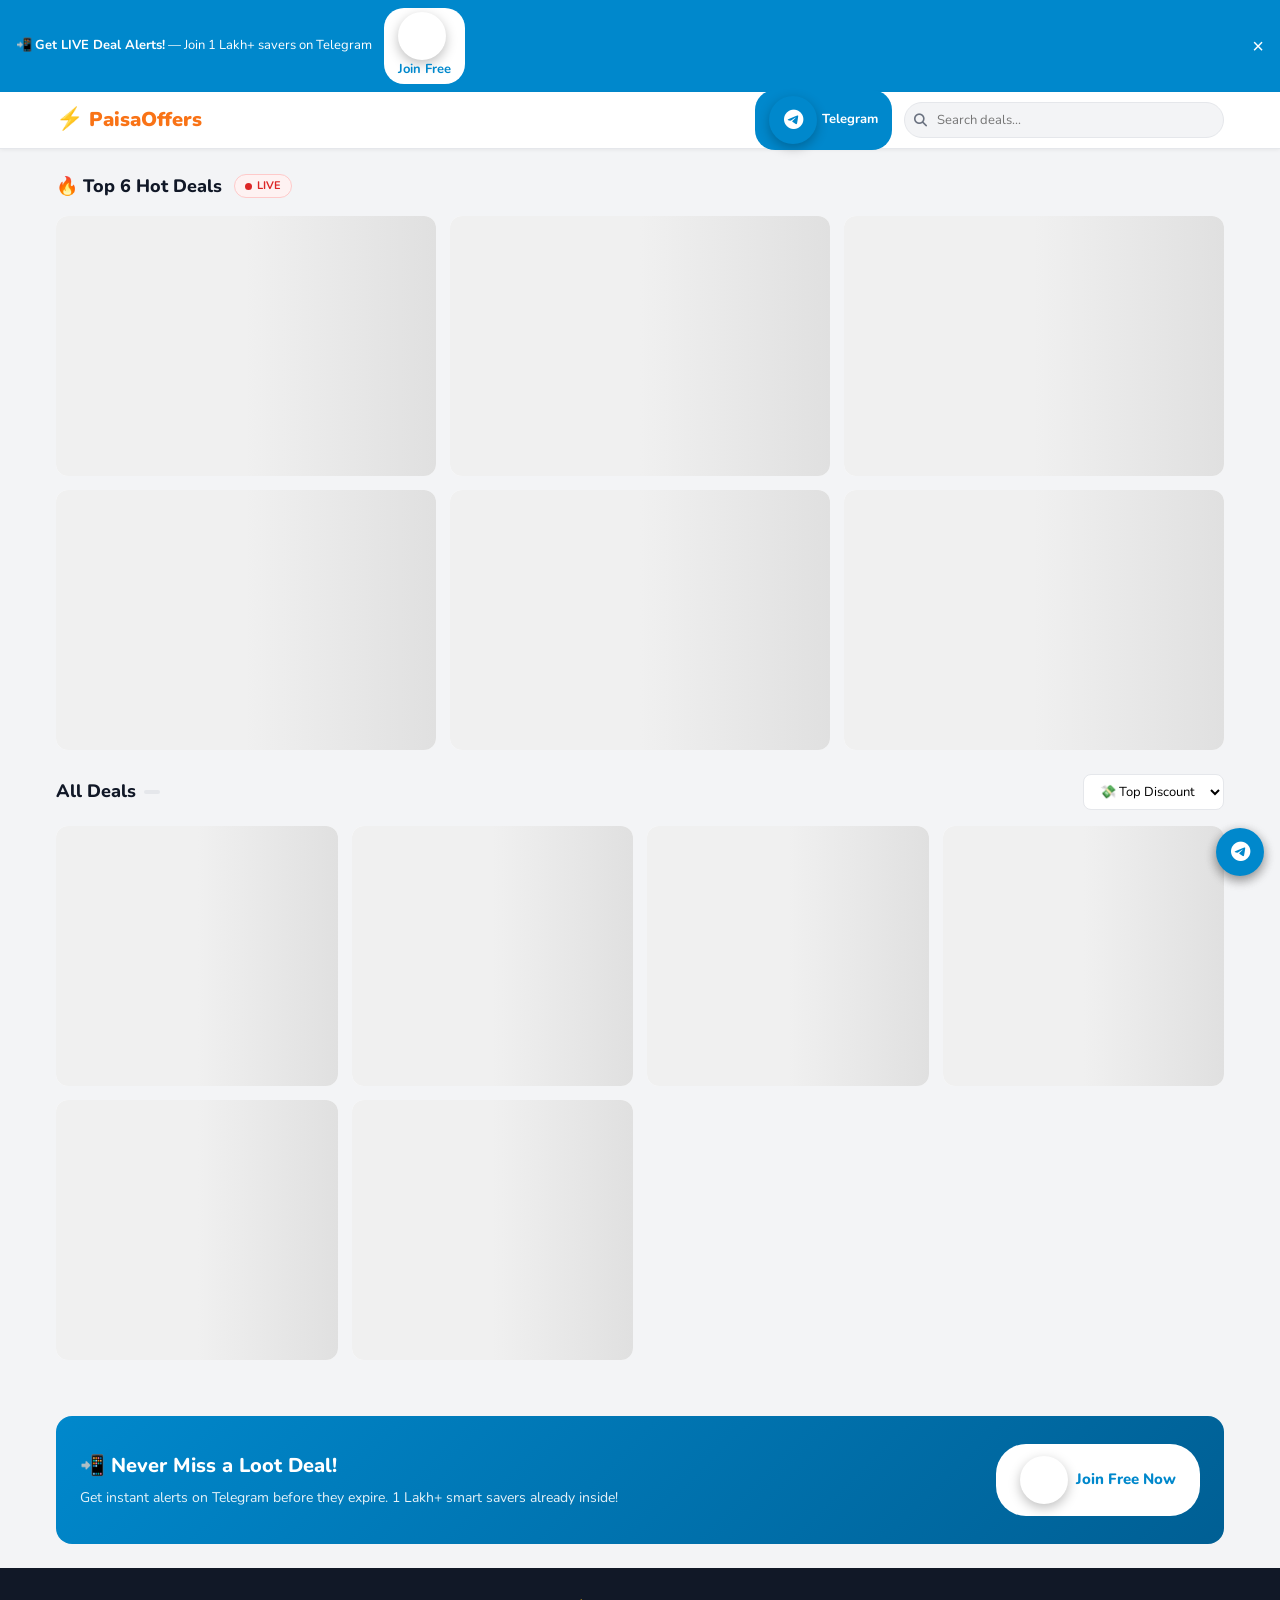
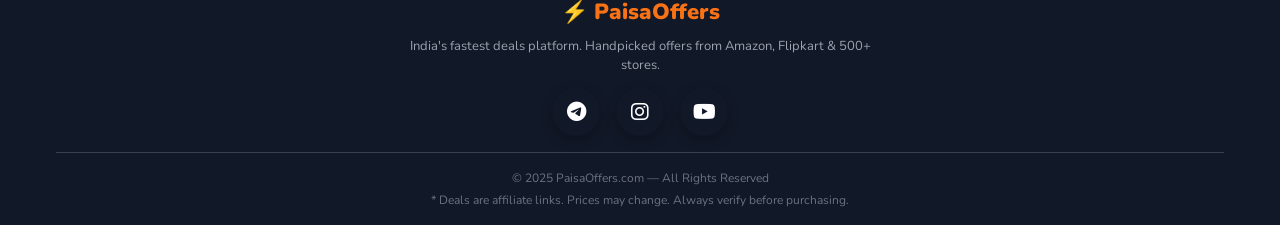
==== commit e275e8e2: "Add files via upload" ====
--- a/index.html
+++ b/index.html
@@ -12,8 +12,7 @@
 
   <meta charset="UTF-8">
   <meta name="viewport" content="width=device-width, initial-scale=1.0">
-  <meta name="description" content="Best deals in India today! Handpicked offers on Amazon & Flipkart — up to 80% OFF. Electronics, Fashion, Home & more. Updated every few minutes.">
-  <meta name="keywords" content="deals today india, amazon deals, flipkart offers, best price, discount deals, loot deals, hot deals, paisaoffers">
+  <meta name="description" content="Best deals in India today! Handpicked offers on Amazon & Flipkart — up to 80% OFF. Updated every few minutes.">
   <meta property="og:title" content="PaisaOffers — Today's Best Deals in India 🔥">
   <meta property="og:description" content="Handpicked deals from Amazon, Flipkart & 500+ stores. Up to 80% OFF — updated every few minutes.">
   <meta property="og:type" content="website">
@@ -21,26 +20,11 @@
   <meta property="og:image" content="https://paisaoffers.com/opengraph.jpg">
   <meta name="twitter:card" content="summary_large_image">
 
-  <script type="application/ld+json">
-  {
-    "@context": "https://schema.org",
-    "@type": "WebSite",
-    "name": "PaisaOffers",
-    "url": "https://paisaoffers.com",
-    "description": "India's best deals discovery platform. Handpicked offers from Amazon, Flipkart and 500+ stores.",
-    "potentialAction": {
-      "@type": "SearchAction",
-      "target": "https://paisaoffers.com/?q={search_term_string}",
-      "query-input": "required name=search_term_string"
-    }
-  }
-  </script>
-
   <title>PaisaOffers — Best Deals in India | Amazon & Flipkart Offers Today</title>
 
   <link rel="preconnect" href="https://fonts.googleapis.com">
   <link rel="preconnect" href="https://fonts.gstatic.com" crossorigin>
-  <link href="https://fonts.googleapis.com/css2?family=Nunito:wght@400;600;700;800;900&family=Sora:wght@400;600;700;800&display=swap" rel="stylesheet">
+  <link href="https://fonts.googleapis.com/css2?family=Nunito:wght@400;600;700;800;900&display=swap" rel="stylesheet">
   <link rel="stylesheet" href="https://cdnjs.cloudflare.com/ajax/libs/font-awesome/6.5.0/css/all.min.css">
   <link rel="stylesheet" href="/styles.css">
 </head>
@@ -49,7 +33,7 @@
 <!-- TELEGRAM TOP BAR -->
 <div class="tg-bar" id="tgBar">
   <span>📲 <strong>Get LIVE Deal Alerts!</strong> — Join 1 Lakh+ savers on Telegram</span>
-  <a href="https://t.me/paisaoffersdotcom" target="_blank" class="tg-bar-btn" onclick="trackEvent('telegram_click','Top Bar')">
+  <a href="https://t.me/paisaoffersdotcom" target="_blank" class="tg-bar-btn">
     <i class="fab fa-telegram"></i> Join Free
   </a>
   <button class="tg-bar-close" onclick="document.getElementById('tgBar').style.display='none'" aria-label="Close">×</button>
@@ -62,215 +46,58 @@
       <span class="logo-icon">⚡</span>
       <span class="logo-text">PaisaOffers</span>
     </a>
-
-    <nav class="nav-links" id="nav-links">
-      <a href="#hot-deals" class="nav-active">🔥 Hot Deals</a>
-      <a href="#deals">All Deals</a>
-      <a href="#coupons">🎟 Coupons</a>
-      <a href="#stores">Stores</a>
-      <a href="https://t.me/paisaoffersdotcom" target="_blank" class="nav-tg" onclick="trackEvent('telegram_click','Navbar')">
+    <div class="nav-right">
+      <a href="https://t.me/paisaoffersdotcom" target="_blank" class="nav-tg-btn">
         <i class="fab fa-telegram"></i> Telegram
       </a>
-    </nav>
-
-    <div class="nav-right">
       <div class="search-wrap">
         <i class="fas fa-search search-icon"></i>
-        <input type="search" id="searchInput" placeholder="Search deals..." class="search-input" autocomplete="off">
-        <div class="search-dropdown" id="searchDropdown"></div>
+        <input type="search" id="searchInput" placeholder="Search deals..." class="search-input" autocomplete="off" oninput="handleSearch(this.value)">
       </div>
-      <button class="hamburger" id="hamburger" aria-label="Menu">
-        <span></span><span></span><span></span>
-      </button>
     </div>
   </div>
 </header>
 
-<!-- CATEGORY PILLS — sticky under header -->
-<div class="cats-sticky" id="catsSticky">
-  <div class="cats-scroll">
-    <button class="cat-pill active" onclick="filterCategory('All')">🛍 All</button>
-    <button class="cat-pill" onclick="filterCategory('Electronics')">📱 Electronics</button>
-    <button class="cat-pill" onclick="filterCategory('Fashion')">👗 Fashion</button>
-    <button class="cat-pill" onclick="filterCategory('Home')">🏠 Home</button>
-    <button class="cat-pill" onclick="filterCategory('Mobiles')">📲 Mobiles</button>
-    <button class="cat-pill" onclick="filterCategory('Beauty')">💄 Beauty</button>
-    <button class="cat-pill" onclick="filterCategory('Sports')">🏋️ Sports</button>
-    <button class="cat-pill" onclick="filterCategory('Grocery')">🛒 Grocery</button>
-    <button class="cat-pill" onclick="filterCategory('Books')">📚 Books</button>
-    <button class="cat-pill" onclick="filterCategory('Travel')">✈️ Travel</button>
-  </div>
-</div>
-
-<!-- HOT DEALS — TOP 6 ABOVE THE FOLD -->
+<!-- HOT DEALS -->
 <section class="hot-section" id="hot-deals">
   <div class="container">
     <div class="section-title-row">
-      <h2 class="section-title"><span class="fire-pill">🔥 HOT</span> Top Deals Right Now</h2>
+      <h2 class="section-title">🔥 Top 6 Hot Deals</h2>
       <span class="live-badge"><span class="live-dot"></span>LIVE</span>
     </div>
     <div class="hot-grid" id="hotGrid">
-      <!-- hot deal shimmer -->
-      <div class="deal-card shimmer-card"></div>
-      <div class="deal-card shimmer-card"></div>
-      <div class="deal-card shimmer-card"></div>
-      <div class="deal-card shimmer-card"></div>
-      <div class="deal-card shimmer-card"></div>
-      <div class="deal-card shimmer-card"></div>
+      <div class="shimmer-card"></div>
+      <div class="shimmer-card"></div>
+      <div class="shimmer-card"></div>
+      <div class="shimmer-card"></div>
+      <div class="shimmer-card"></div>
+      <div class="shimmer-card"></div>
     </div>
   </div>
 </section>
 
-<!-- DEALS TOOLBAR + FULL FEED -->
+<!-- ALL DEALS -->
 <section class="deals-section" id="deals">
   <div class="container">
     <div class="deals-toolbar">
-      <div class="toolbar-left">
-        <h2>All Deals</h2>
-        <span class="deal-count" id="dealCount">Loading...</span>
-      </div>
-      <div class="toolbar-right">
-        <select id="filterSort" class="fselect" onchange="applyFilters()">
-          <option value="latest">🕐 Latest</option>
-          <option value="discount">💸 Top Discount</option>
-          <option value="ending">⏰ Ending Soon</option>
-        </select>
-        <select id="filterStore" class="fselect" onchange="applyFilters()">
-          <option value="All">All Stores</option>
-          <option value="Amazon">Amazon</option>
-          <option value="Flipkart">Flipkart</option>
-          <option value="Myntra">Myntra</option>
-          <option value="Meesho">Meesho</option>
-        </select>
-        <select id="filterDiscount" class="fselect" onchange="applyFilters()">
-          <option value="0">All %</option>
-          <option value="50">50%+</option>
-          <option value="60">60%+</option>
-          <option value="70">70%+</option>
-          <option value="80">80%+</option>
-        </select>
-      </div>
+      <h2>All Deals <span class="deal-count" id="dealCount"></span></h2>
+      <select id="filterSort" class="fselect" onchange="applyFilters()">
+        <option value="discount">💸 Top Discount</option>
+        <option value="latest">🕐 Latest</option>
+      </select>
     </div>
-
     <div class="deals-grid" id="dealsGrid">
-      <div class="deal-card shimmer-card"></div>
-      <div class="deal-card shimmer-card"></div>
-      <div class="deal-card shimmer-card"></div>
-      <div class="deal-card shimmer-card"></div>
-      <div class="deal-card shimmer-card"></div>
-      <div class="deal-card shimmer-card"></div>
-      <div class="deal-card shimmer-card"></div>
-      <div class="deal-card shimmer-card"></div>
+      <div class="shimmer-card"></div>
+      <div class="shimmer-card"></div>
+      <div class="shimmer-card"></div>
+      <div class="shimmer-card"></div>
+      <div class="shimmer-card"></div>
+      <div class="shimmer-card"></div>
     </div>
-
     <div class="load-more-wrap" id="loadMoreWrap" style="display:none">
-      <button class="btn-load-more" onclick="loadMoreDeals()">
+      <button class="btn-load-more" onclick="loadMore()">
         <i class="fas fa-plus-circle"></i> Load More Deals
       </button>
-    </div>
-  </div>
-</section>
-
-<!-- TOP DISCOUNTS -->
-<section class="top-disc-section" id="topDiscounts">
-  <div class="container">
-    <div class="section-title-row">
-      <h2 class="section-title">💸 Top Discounts Today</h2>
-    </div>
-    <div class="deals-grid" id="editorDealsGrid">
-      <div class="deal-card shimmer-card"></div>
-      <div class="deal-card shimmer-card"></div>
-      <div class="deal-card shimmer-card"></div>
-      <div class="deal-card shimmer-card"></div>
-    </div>
-  </div>
-</section>
-
-<!-- STORES -->
-<section class="stores-section" id="stores">
-  <div class="container">
-    <div class="section-title-row">
-      <h2 class="section-title">🏪 Top Stores</h2>
-    </div>
-    <div class="stores-grid">
-      <a href="https://amzn.to/4t7XSrt" target="_blank" class="store-card" onclick="trackEvent('deal_click','Store Amazon')">
-        <div class="store-ico">🛒</div>
-        <div class="store-name">Amazon</div>
-        <div class="store-sub">Up to 80% OFF</div>
-      </a>
-      <a href="#" onclick="filterCategory('All'); scrollToDeals(); return false;" class="store-card">
-        <div class="store-ico">🎯</div>
-        <div class="store-name">Flipkart</div>
-        <div class="store-sub">Super Saver</div>
-      </a>
-      <a href="#" onclick="filterCategory('Fashion'); scrollToDeals(); return false;" class="store-card">
-        <div class="store-ico">👗</div>
-        <div class="store-name">Myntra</div>
-        <div class="store-sub">Fashion Deals</div>
-      </a>
-      <a href="#" onclick="filterCategory('All'); scrollToDeals(); return false;" class="store-card">
-        <div class="store-ico">📦</div>
-        <div class="store-name">Meesho</div>
-        <div class="store-sub">Low Prices</div>
-      </a>
-      <a href="#" onclick="filterCategory('Grocery'); scrollToDeals(); return false;" class="store-card">
-        <div class="store-ico">🥦</div>
-        <div class="store-name">BigBasket</div>
-        <div class="store-sub">Fresh Deals</div>
-      </a>
-      <a href="#" onclick="filterCategory('Health'); scrollToDeals(); return false;" class="store-card">
-        <div class="store-ico">💊</div>
-        <div class="store-name">1mg</div>
-        <div class="store-sub">Health Deals</div>
-      </a>
-    </div>
-  </div>
-</section>
-
-<!-- COUPONS -->
-<section class="coupons-section" id="coupons">
-  <div class="container">
-    <div class="section-title-row">
-      <h2 class="section-title">🎟 Active Coupons</h2>
-      <span class="section-sub">Copy & apply at checkout</span>
-    </div>
-    <div class="coupons-grid">
-      <div class="coupon-card">
-        <div class="coupon-store amazon">Amazon</div>
-        <div class="coupon-title">Extra 10% OFF on Electronics</div>
-        <div class="coupon-row">
-          <span class="coupon-code" id="coupon-AMZTECH10">AMZTECH10</span>
-          <button class="copy-btn" onclick="copyCoupon('AMZTECH10')"><i class="fas fa-copy"></i> Copy</button>
-        </div>
-        <div class="coupon-valid">✅ Electronics Category</div>
-      </div>
-      <div class="coupon-card">
-        <div class="coupon-store flipkart">Flipkart</div>
-        <div class="coupon-title">Flat ₹200 OFF on ₹999+</div>
-        <div class="coupon-row">
-          <span class="coupon-code" id="coupon-FK200OFF">FK200OFF</span>
-          <button class="copy-btn" onclick="copyCoupon('FK200OFF')"><i class="fas fa-copy"></i> Copy</button>
-        </div>
-        <div class="coupon-valid">✅ All Categories</div>
-      </div>
-      <div class="coupon-card">
-        <div class="coupon-store myntra">Myntra</div>
-        <div class="coupon-title">30% OFF on First Order</div>
-        <div class="coupon-row">
-          <span class="coupon-code" id="coupon-MYNFIRST30">MYNFIRST30</span>
-          <button class="copy-btn" onclick="copyCoupon('MYNFIRST30')"><i class="fas fa-copy"></i> Copy</button>
-        </div>
-        <div class="coupon-valid">✅ New Users Only</div>
-      </div>
-      <div class="coupon-card">
-        <div class="coupon-store amazon">Amazon</div>
-        <div class="coupon-title">Up to ₹500 OFF on Mobiles</div>
-        <div class="coupon-row">
-          <span class="coupon-code" id="coupon-MOB500">MOB500</span>
-          <button class="copy-btn" onclick="copyCoupon('MOB500')"><i class="fas fa-copy"></i> Copy</button>
-        </div>
-        <div class="coupon-valid">✅ Smartphones</div>
-      </div>
     </div>
   </div>
 </section>
@@ -279,19 +106,12 @@
 <section class="tg-cta-section">
   <div class="container">
     <div class="tg-cta-card">
-      <div class="tg-cta-icon">📲</div>
       <div class="tg-cta-body">
-        <h3>Never Miss a Loot Deal Again!</h3>
-        <p>Get instant deal alerts on Telegram before they expire. 1 Lakh+ smart savers already inside!</p>
-        <div class="tg-features">
-          <span>✅ Free to join</span>
-          <span>✅ No spam</span>
-          <span>✅ Instant alerts</span>
-          <span>✅ 1L+ members</span>
-        </div>
+        <h3>📲 Never Miss a Loot Deal!</h3>
+        <p>Get instant alerts on Telegram before they expire. 1 Lakh+ smart savers already inside!</p>
       </div>
-      <a href="https://t.me/paisaoffersdotcom" target="_blank" class="btn-tg-big" onclick="trackEvent('telegram_click','CTA Section')">
-        <i class="fab fa-telegram"></i> Join Telegram — Free!
+      <a href="https://t.me/paisaoffersdotcom" target="_blank" class="btn-tg-big">
+        <i class="fab fa-telegram"></i> Join Free Now
       </a>
     </div>
   </div>
@@ -300,39 +120,13 @@
 <!-- FOOTER -->
 <footer class="footer">
   <div class="container">
-    <div class="footer-grid">
-      <div class="footer-brand">
-        <div class="footer-logo">⚡ PaisaOffers</div>
-        <p>India's fastest deals discovery platform. Handpicked offers from Amazon, Flipkart & 500+ stores — updated every few minutes.</p>
-        <div class="footer-social">
-          <a href="https://t.me/paisaoffersdotcom" target="_blank" title="Telegram" onclick="trackEvent('telegram_click','Footer')"><i class="fab fa-telegram"></i></a>
-          <a href="#" title="Instagram"><i class="fab fa-instagram"></i></a>
-          <a href="#" title="YouTube"><i class="fab fa-youtube"></i></a>
-        </div>
-      </div>
-      <div class="footer-col">
-        <h4>Quick Links</h4>
-        <a href="#hot-deals">Hot Deals</a>
-        <a href="#deals">All Deals</a>
-        <a href="#coupons">Coupons</a>
-        <a href="#stores">Stores</a>
-        <a href="https://t.me/paisaoffersdotcom" target="_blank">Telegram</a>
-      </div>
-      <div class="footer-col">
-        <h4>Top Stores</h4>
-        <a href="https://amzn.to/4t7XSrt" target="_blank">Amazon Deals</a>
-        <a href="#" onclick="filterCategory('All'); return false;">Flipkart Deals</a>
-        <a href="#" onclick="filterCategory('Fashion'); return false;">Myntra Deals</a>
-        <a href="#" onclick="filterCategory('Grocery'); return false;">BigBasket Deals</a>
-        <a href="#" onclick="filterCategory('Electronics'); return false;">Electronics</a>
-      </div>
-      <div class="footer-col">
-        <h4>Company</h4>
-        <a href="#">About Us</a>
-        <a href="#">Contact</a>
-        <a href="#">Privacy Policy</a>
-        <a href="#">Terms of Service</a>
-        <a href="#">Advertise</a>
+    <div class="footer-inner">
+      <div class="footer-logo">⚡ PaisaOffers</div>
+      <p>India's fastest deals platform. Handpicked offers from Amazon, Flipkart & 500+ stores.</p>
+      <div class="footer-social">
+        <a href="https://t.me/paisaoffersdotcom" target="_blank"><i class="fab fa-telegram"></i></a>
+        <a href="#"><i class="fab fa-instagram"></i></a>
+        <a href="#"><i class="fab fa-youtube"></i></a>
       </div>
     </div>
     <div class="footer-bottom">
@@ -344,12 +138,8 @@
 
 <!-- FABs -->
 <div class="fab-group">
-  <a href="https://t.me/paisaoffersdotcom" target="_blank" class="fab fab-tg" title="Join Telegram" onclick="trackEvent('telegram_click','FAB')">
+  <a href="https://t.me/paisaoffersdotcom" target="_blank" class="fab fab-tg" title="Join Telegram">
     <i class="fab fa-telegram"></i>
-    <span class="fab-label">Deals</span>
-  </a>
-  <a href="https://wa.me/?text=Check%20out%20today%27s%20best%20deals%20on%20PaisaOffers.com%20-%20Up%20to%2080%25%20OFF!%20https%3A%2F%2Fpaisaoffers.com" target="_blank" class="fab fab-wa" title="Share on WhatsApp" onclick="trackEvent('share_click','FAB WhatsApp')">
-    <i class="fab fa-whatsapp"></i>
   </a>
 </div>
 
@@ -357,21 +147,7 @@
   <i class="fas fa-arrow-up"></i>
 </button>
 
-<!-- Toast -->
-<div id="poToast" class="po-toast" style="display:none"></div>
-
-<!-- Telegram popup -->
-<div class="popup-overlay" id="popupOverlay" onclick="closePopup()"></div>
-<div class="tg-popup" id="telegramPopup">
-  <button class="popup-close" onclick="closePopup()">×</button>
-  <div class="popup-icon">📲</div>
-  <h3>Get Deals Before They Expire!</h3>
-  <p>Join our Telegram for instant alerts on loot deals & flash sales.</p>
-  <a href="https://t.me/paisaoffersdotcom" target="_blank" class="btn-tg-big" onclick="closePopup(); trackEvent('telegram_click','Popup')">
-    <i class="fab fa-telegram"></i> Join Free Now
-  </a>
-  <button class="popup-skip" onclick="closePopup()">Maybe Later</button>
-</div>
+<div id="toast" class="toast" style="display:none"></div>
 
 <script src="/script.js"></script>
 </body>
--- a/styles.css
+++ b/styles.css
@@ -1,737 +1,497 @@
-/* ============================================================
-   PaisaOffers.com — Deals Platform v3.0
-   Mobile-first | High-conversion | DesiDime-style
-   Fonts: Sora (headings) + Nunito (body)
-   ============================================================ */
+/* ===== RESET & BASE ===== */
+*, *::before, *::after { box-sizing: border-box; margin: 0; padding: 0; }
 
 :root {
-  --primary: #FF4B2B;
-  --primary-dark: #e03a1c;
-  --primary-light: #fff1ee;
-  --secondary: #0F172A;
-  --accent: #10B981;
-  --accent-dark: #059669;
-  --accent-light: #d1fae5;
-  --yellow: #F59E0B;
-  --yellow-light: #fef3c7;
-  --bg: #F1F5F9;
-  --card-bg: #FFFFFF;
-  --border: #E2E8F0;
-  --text: #1E293B;
-  --text-muted: #64748B;
-  --telegram: #2AABEE;
-  --whatsapp: #25D366;
-  --radius: 14px;
-  --radius-sm: 8px;
-  --shadow: 0 2px 8px rgba(0,0,0,0.07);
-  --shadow-md: 0 4px 20px rgba(0,0,0,0.10);
-  --shadow-lg: 0 8px 40px rgba(0,0,0,0.13);
-  --transition: all 0.22s ease;
-  --navbar-h: 60px;
-  --cats-h: 50px;
-}
-
-*, *::before, *::after { box-sizing: border-box; margin: 0; padding: 0; }
-html { scroll-behavior: smooth; }
+  --primary: #f97316;
+  --primary-dark: #ea580c;
+  --green: #16a34a;
+  --red: #dc2626;
+  --bg: #f3f4f6;
+  --card: #ffffff;
+  --text: #111827;
+  --muted: #6b7280;
+  --border: #e5e7eb;
+  --radius: 12px;
+  --shadow: 0 2px 8px rgba(0,0,0,0.08);
+  --shadow-hover: 0 8px 24px rgba(0,0,0,0.14);
+}
+
 body {
   font-family: 'Nunito', sans-serif;
   background: var(--bg);
   color: var(--text);
-  font-size: 15px;
-  line-height: 1.6;
-  -webkit-font-smoothing: antialiased;
-}
+  font-size: 14px;
+  line-height: 1.5;
+}
+
+.container { max-width: 1200px; margin: 0 auto; padding: 0 16px; }
+
 a { text-decoration: none; color: inherit; }
-img { max-width: 100%; display: block; object-fit: contain; }
-ul { list-style: none; }
-input, select, button, textarea { font-family: inherit; outline: none; border: none; }
-
-.container {
-  width: 100%;
-  max-width: 1200px;
-  margin: 0 auto;
-  padding: 0 16px;
-}
-
-/* ── TELEGRAM BAR ─────────────────────────────────────────── */
+
+img { display: block; max-width: 100%; }
+
+/* ===== TG BAR ===== */
 .tg-bar {
-  background: #0F172A;
-  color: #fff;
-  padding: 9px 16px;
+  background: #0088cc;
+  color: #fff;
   display: flex;
   align-items: center;
   justify-content: center;
   gap: 12px;
-  font-size: 13px;
-  font-weight: 600;
+  padding: 8px 16px;
+  font-size: 13px;
   flex-wrap: wrap;
-}
-.tg-bar span { flex: 1; text-align: center; min-width: 200px; }
+  text-align: center;
+}
 .tg-bar-btn {
-  display: inline-flex; align-items: center; gap: 6px;
-  background: var(--telegram); color: #fff; border: none;
-  padding: 6px 16px; border-radius: 50px; font-size: 13px;
-  font-weight: 700; cursor: pointer; white-space: nowrap;
-  transition: var(--transition);
-}
-.tg-bar-btn:hover { background: #1a9bdb; }
+  background: #fff;
+  color: #0088cc;
+  font-weight: 700;
+  padding: 4px 14px;
+  border-radius: 20px;
+  font-size: 13px;
+  white-space: nowrap;
+}
 .tg-bar-close {
-  background: none; border: none; color: rgba(255,255,255,0.5);
-  font-size: 20px; cursor: pointer; padding: 0 4px; line-height: 1;
-  transition: var(--transition); flex-shrink: 0;
-}
-.tg-bar-close:hover { color: #fff; }
-
-/* ── NAVBAR ────────────────────────────────────────────────── */
+  background: none;
+  border: none;
+  color: #fff;
+  font-size: 20px;
+  cursor: pointer;
+  line-height: 1;
+  margin-left: auto;
+}
+
+/* ===== NAVBAR ===== */
 .navbar {
+  background: #fff;
+  border-bottom: 1px solid var(--border);
   position: sticky;
   top: 0;
-  z-index: 900;
-  background: #fff;
-  border-bottom: 1.5px solid var(--border);
-  box-shadow: 0 2px 12px rgba(0,0,0,0.06);
-  height: var(--navbar-h);
+  z-index: 100;
+  box-shadow: 0 1px 4px rgba(0,0,0,0.06);
 }
 .nav-container {
-  display: flex; align-items: center; gap: 16px;
-  height: var(--navbar-h); padding: 0 16px;
-}
-.logo { display: flex; align-items: center; gap: 7px; flex-shrink: 0; }
+  display: flex;
+  align-items: center;
+  justify-content: space-between;
+  height: 56px;
+  gap: 16px;
+}
+.logo {
+  display: flex;
+  align-items: center;
+  gap: 6px;
+  font-size: 20px;
+  font-weight: 900;
+  color: var(--primary);
+  white-space: nowrap;
+}
 .logo-icon { font-size: 22px; }
-.logo-text {
-  font-family: 'Sora', sans-serif;
-  font-size: 19px; font-weight: 800;
-  color: var(--primary); letter-spacing: -0.5px;
-}
-.nav-links {
-  display: flex; align-items: center; gap: 2px;
-  margin: 0 auto;
-}
-.nav-links a {
-  padding: 7px 13px; border-radius: 8px;
-  font-size: 14px; font-weight: 700;
-  color: var(--text-muted); transition: var(--transition);
-}
-.nav-links a:hover, .nav-links a.nav-active {
-  background: var(--primary-light);
-  color: var(--primary);
-}
-.nav-tg {
-  background: #e8f7ff !important; color: var(--telegram) !important;
-  border-radius: 8px;
-}
-.nav-tg:hover { background: var(--telegram) !important; color: #fff !important; }
-
-.nav-right { display: flex; align-items: center; gap: 8px; flex-shrink: 0; }
-.search-wrap { position: relative; }
+.nav-right {
+  display: flex;
+  align-items: center;
+  gap: 12px;
+  flex: 1;
+  justify-content: flex-end;
+}
+.nav-tg-btn {
+  background: #0088cc;
+  color: #fff;
+  font-weight: 700;
+  padding: 6px 14px;
+  border-radius: 20px;
+  font-size: 13px;
+  white-space: nowrap;
+  display: flex;
+  align-items: center;
+  gap: 5px;
+}
+.search-wrap {
+  position: relative;
+  flex: 1;
+  max-width: 320px;
+}
 .search-icon {
-  position: absolute; left: 11px; top: 50%; transform: translateY(-50%);
-  color: var(--text-muted); font-size: 13px; pointer-events: none;
+  position: absolute;
+  left: 10px;
+  top: 50%;
+  transform: translateY(-50%);
+  color: var(--muted);
+  font-size: 13px;
 }
 .search-input {
-  padding: 8px 14px 8px 33px;
-  border-radius: 50px;
-  border: 1.5px solid var(--border);
-  width: 200px; font-size: 14px;
+  width: 100%;
+  padding: 8px 12px 8px 32px;
+  border: 1px solid var(--border);
+  border-radius: 20px;
+  font-family: inherit;
+  font-size: 13px;
+  outline: none;
   background: var(--bg);
-  transition: var(--transition);
-  font-weight: 600;
-}
-.search-input:focus {
-  border-color: var(--primary); width: 240px;
-  background: #fff; box-shadow: 0 0 0 3px rgba(255,75,43,0.1);
-}
-.search-dropdown {
-  position: absolute; top: calc(100% + 8px); left: 0; right: 0;
-  background: #fff; border: 1px solid var(--border);
-  border-radius: var(--radius); box-shadow: var(--shadow-md);
-  z-index: 999; display: none; overflow: hidden;
-}
-.search-dropdown.show { display: block; }
-.search-result-item {
-  padding: 10px 14px; cursor: pointer; font-size: 14px;
-  display: flex; align-items: center; gap: 10px;
-  transition: var(--transition); font-weight: 600;
-  border-bottom: 1px solid var(--border);
-}
-.search-result-item:last-child { border-bottom: none; }
-.search-result-item:hover { background: var(--primary-light); }
-
-.hamburger {
-  display: none; flex-direction: column; gap: 5px;
-  background: none; border: none; cursor: pointer; padding: 4px;
-}
-.hamburger span {
-  width: 22px; height: 2px; background: var(--text);
-  border-radius: 2px; transition: var(--transition); display: block;
-}
-
-/* ── CATEGORY PILLS (STICKY) ───────────────────────────────── */
-.cats-sticky {
-  position: sticky;
-  top: var(--navbar-h);
-  z-index: 800;
-  background: #fff;
-  border-bottom: 1.5px solid var(--border);
-  box-shadow: 0 2px 8px rgba(0,0,0,0.04);
-}
-.cats-scroll {
-  display: flex; gap: 8px;
-  padding: 10px 16px;
-  overflow-x: auto;
-  -webkit-overflow-scrolling: touch;
-  scrollbar-width: none;
-  max-width: 1200px;
-  margin: 0 auto;
-}
-.cats-scroll::-webkit-scrollbar { display: none; }
-.cat-pill {
-  flex-shrink: 0;
-  padding: 6px 16px; border-radius: 50px;
-  border: 1.5px solid var(--border);
-  background: #fff; color: var(--text-muted);
-  font-size: 13px; font-weight: 700;
-  cursor: pointer; transition: var(--transition);
-  white-space: nowrap;
-}
-.cat-pill:hover { border-color: var(--primary); color: var(--primary); background: var(--primary-light); }
-.cat-pill.active { background: var(--primary); color: #fff; border-color: var(--primary); }
-
-/* ── SECTION LAYOUT ────────────────────────────────────────── */
-section { padding: 36px 0; }
+}
+.search-input:focus { border-color: var(--primary); background: #fff; }
+
+/* ===== SECTION TITLES ===== */
 .section-title-row {
-  display: flex; align-items: center;
-  justify-content: space-between;
-  margin-bottom: 20px; gap: 12px;
+  display: flex;
+  align-items: center;
+  gap: 12px;
+  margin-bottom: 16px;
 }
 .section-title {
-  font-family: 'Sora', sans-serif;
-  font-size: clamp(18px, 3vw, 24px);
-  font-weight: 800; color: var(--secondary);
-  display: flex; align-items: center; gap: 8px;
-}
-.section-sub { font-size: 13px; color: var(--text-muted); font-weight: 600; }
-.fire-pill {
-  background: linear-gradient(135deg, #FF4B2B, #FF8C42);
-  color: #fff; padding: 3px 10px; border-radius: 50px;
-  font-size: 12px; font-weight: 800; letter-spacing: 0.5px;
+  font-size: 18px;
+  font-weight: 800;
+  color: var(--text);
 }
 .live-badge {
-  display: flex; align-items: center; gap: 6px;
-  background: #fee2e2; color: #dc2626;
-  padding: 4px 10px; border-radius: 50px;
-  font-size: 11px; font-weight: 800; letter-spacing: 1px;
+  display: flex;
+  align-items: center;
+  gap: 5px;
+  background: #fef2f2;
+  color: var(--red);
+  font-size: 11px;
+  font-weight: 700;
+  padding: 3px 10px;
+  border-radius: 20px;
+  border: 1px solid #fecaca;
 }
 .live-dot {
-  width: 8px; height: 8px; border-radius: 50%;
-  background: #dc2626;
-  animation: pulse-dot 1.5s ease-in-out infinite;
-}
-@keyframes pulse-dot {
-  0%, 100% { transform: scale(1); opacity: 1; }
-  50% { transform: scale(1.4); opacity: 0.6; }
-}
-
-/* ── HOT DEALS SECTION ─────────────────────────────────────── */
-.hot-section {
-  background: linear-gradient(135deg, #0F172A 0%, #1e293b 100%);
-  padding: 28px 0 36px;
-}
-.hot-section .section-title { color: #fff; }
+  width: 7px; height: 7px;
+  background: var(--red);
+  border-radius: 50%;
+  animation: pulse 1.2s ease-in-out infinite;
+}
+@keyframes pulse { 0%,100%{opacity:1;transform:scale(1)} 50%{opacity:0.5;transform:scale(1.3)} }
+
+/* ===== HOT SECTION ===== */
+.hot-section { padding: 24px 0 8px; }
 .hot-grid {
   display: grid;
-  grid-template-columns: repeat(6, 1fr);
+  grid-template-columns: repeat(3, 1fr);
   gap: 14px;
 }
 
-/* ── DEALS GRID ────────────────────────────────────────────── */
-.deals-section { background: var(--bg); }
+/* ===== DEALS SECTION ===== */
+.deals-section { padding: 16px 0 32px; }
+.deals-toolbar {
+  display: flex;
+  align-items: center;
+  justify-content: space-between;
+  margin-bottom: 16px;
+  flex-wrap: wrap;
+  gap: 10px;
+}
+.deals-toolbar h2 { font-size: 18px; font-weight: 800; display: flex; align-items: center; gap: 8px; }
+.deal-count {
+  font-size: 13px;
+  font-weight: 600;
+  color: var(--muted);
+  background: var(--border);
+  padding: 2px 8px;
+  border-radius: 20px;
+}
+.fselect {
+  padding: 7px 12px;
+  border: 1px solid var(--border);
+  border-radius: 8px;
+  font-family: inherit;
+  font-size: 13px;
+  cursor: pointer;
+  background: #fff;
+  outline: none;
+}
 .deals-grid {
   display: grid;
   grid-template-columns: repeat(4, 1fr);
-  gap: 16px;
-}
-
-/* ── DEAL CARD ─────────────────────────────────────────────── */
+  gap: 14px;
+}
+
+/* ===== DEAL CARD ===== */
 .deal-card {
-  background: var(--card-bg);
+  background: var(--card);
   border-radius: var(--radius);
-  border: 1.5px solid var(--border);
+  box-shadow: var(--shadow);
   overflow: hidden;
-  transition: var(--transition);
-  display: flex; flex-direction: column;
-  box-shadow: var(--shadow);
+  display: flex;
+  flex-direction: column;
+  transition: transform 0.18s, box-shadow 0.18s;
   position: relative;
 }
 .deal-card:hover {
-  transform: translateY(-4px);
-  box-shadow: var(--shadow-lg);
-  border-color: rgba(255,75,43,0.2);
-}
-
-/* Image wrapper */
+  transform: translateY(-3px);
+  box-shadow: var(--shadow-hover);
+}
 .deal-img-wrap {
   position: relative;
-  background: #f8fafc;
-  display: flex; align-items: center; justify-content: center;
-  height: 180px; overflow: hidden;
-  border-bottom: 1px solid var(--border);
+  padding-top: 75%;
+  background: #f9fafb;
+  overflow: hidden;
 }
 .deal-img-wrap img {
-  width: 100%; height: 100%;
-  object-fit: contain; padding: 12px;
-  transition: transform 0.3s ease;
+  position: absolute;
+  inset: 0;
+  width: 100%;
+  height: 100%;
+  object-fit: contain;
+  padding: 8px;
+  transition: transform 0.3s;
 }
 .deal-card:hover .deal-img-wrap img { transform: scale(1.04); }
-
-/* Discount badge on image */
-.disc-badge {
-  position: absolute; top: 8px; left: 8px;
+.discount-badge {
+  position: absolute;
+  top: 8px;
+  left: 8px;
+  background: var(--red);
+  color: #fff;
+  font-size: 11px;
+  font-weight: 800;
+  padding: 3px 8px;
+  border-radius: 6px;
+  z-index: 1;
+}
+.deal-body {
+  padding: 10px 12px 12px;
+  display: flex;
+  flex-direction: column;
+  flex: 1;
+  gap: 6px;
+}
+.deal-title {
+  font-size: 13px;
+  font-weight: 700;
+  color: var(--text);
+  display: -webkit-box;
+  -webkit-line-clamp: 2;
+  -webkit-box-orient: vertical;
+  overflow: hidden;
+  line-height: 1.4;
+}
+.deal-hook {
+  font-size: 12px;
+  color: var(--green);
+  font-weight: 600;
+  display: -webkit-box;
+  -webkit-line-clamp: 1;
+  -webkit-box-orient: vertical;
+  overflow: hidden;
+}
+.deal-prices {
+  display: flex;
+  align-items: baseline;
+  gap: 8px;
+  flex-wrap: wrap;
+}
+.new-price {
+  font-size: 16px;
+  font-weight: 900;
+  color: var(--primary);
+}
+.old-price {
+  font-size: 12px;
+  color: var(--muted);
+  text-decoration: line-through;
+}
+.deal-actions {
+  display: flex;
+  gap: 8px;
+  margin-top: 4px;
+}
+.btn-buy {
+  flex: 1;
   background: var(--primary);
-  color: #fff; padding: 3px 8px; border-radius: 6px;
-  font-size: 11px; font-weight: 800; line-height: 1.4;
-  letter-spacing: 0.3px;
-}
-
-/* Special tag */
-.tag-badge {
-  position: absolute; top: 8px; right: 8px;
-  padding: 3px 8px; border-radius: 6px;
-  font-size: 10px; font-weight: 800; line-height: 1.4;
-}
-.tag-loot { background: #fef3c7; color: #92400e; }
-.tag-limited { background: #fee2e2; color: #991b1b; }
-.tag-drop { background: #e0f2fe; color: #0369a1; }
-
-/* Store tag */
-.store-tag {
-  position: absolute; bottom: 8px; right: 8px;
-  background: rgba(15,23,42,0.75); color: #fff;
-  padding: 2px 8px; border-radius: 50px;
-  font-size: 10px; font-weight: 700;
-  backdrop-filter: blur(4px);
-}
-
-/* Card body */
-.deal-body { padding: 12px 12px 8px; flex: 1; }
-.deal-title {
-  font-size: 13px; font-weight: 700;
-  color: var(--text); line-height: 1.4;
-  display: -webkit-box; -webkit-line-clamp: 2; -webkit-box-orient: vertical;
-  overflow: hidden; margin-bottom: 8px;
-}
-.deal-prices {
-  display: flex; align-items: baseline; flex-wrap: wrap;
-  gap: 6px; margin-bottom: 6px;
-}
-.price-new {
-  font-family: 'Sora', sans-serif;
-  font-size: 18px; font-weight: 800; color: var(--primary);
-  line-height: 1;
-}
-.price-old {
-  font-size: 13px; color: var(--text-muted);
-  text-decoration: line-through; font-weight: 600;
-}
-.price-save {
-  font-size: 11px; background: var(--accent-light);
-  color: var(--accent-dark); padding: 2px 6px;
-  border-radius: 4px; font-weight: 800;
-}
-
-/* Countdown */
-.deal-countdown {
-  display: flex; align-items: center; gap: 5px;
-  font-size: 11px; color: var(--text-muted); font-weight: 700;
-  margin-top: 4px;
-}
-.deal-countdown i { color: var(--yellow); font-size: 10px; }
-.countdown-timer { color: #dc2626; font-weight: 800; }
-
-/* Card CTA */
-.deal-cta {
-  display: block;
-  background: var(--primary);
-  color: #fff; text-align: center;
-  padding: 11px 12px;
-  font-size: 13px; font-weight: 800;
-  transition: var(--transition);
-  letter-spacing: 0.3px;
-}
-.deal-cta:hover { background: var(--primary-dark); color: #fff; }
-
-/* Hot section cards — compact */
-.hot-grid .deal-card { }
-.hot-grid .deal-img-wrap { height: 160px; }
-.hot-grid .deal-title { font-size: 12px; }
-.hot-grid .price-new { font-size: 16px; }
-
-/* ── SHIMMER ───────────────────────────────────────────────── */
+  color: #fff;
+  border: none;
+  border-radius: 8px;
+  padding: 8px 10px;
+  font-size: 13px;
+  font-weight: 700;
+  font-family: inherit;
+  cursor: pointer;
+  text-align: center;
+  transition: background 0.15s;
+  display: flex;
+  align-items: center;
+  justify-content: center;
+  gap: 5px;
+}
+.btn-buy:hover { background: var(--primary-dark); }
+.btn-wa {
+  background: #25d366;
+  color: #fff;
+  border: none;
+  border-radius: 8px;
+  padding: 8px 10px;
+  font-size: 15px;
+  cursor: pointer;
+  display: flex;
+  align-items: center;
+  justify-content: center;
+  transition: background 0.15s;
+  text-decoration: none;
+}
+.btn-wa:hover { background: #1ebe5d; }
+
+/* ===== SHIMMER ===== */
 .shimmer-card {
-  background: linear-gradient(90deg, #e2e8f0 25%, #f1f5f9 50%, #e2e8f0 75%);
+  background: #fff;
+  border-radius: var(--radius);
+  min-height: 260px;
+  overflow: hidden;
+  position: relative;
+}
+.shimmer-card::after {
+  content: '';
+  position: absolute;
+  inset: 0;
+  background: linear-gradient(90deg, #f0f0f0 25%, #e0e0e0 50%, #f0f0f0 75%);
   background-size: 200% 100%;
   animation: shimmer 1.4s infinite;
-  min-height: 300px;
-  border-radius: var(--radius);
-  border: none !important;
-}
-.hot-grid .shimmer-card { min-height: 260px; }
-@keyframes shimmer {
-  0% { background-position: 200% 0; }
-  100% { background-position: -200% 0; }
-}
-
-/* ── TOOLBAR ───────────────────────────────────────────────── */
-.deals-toolbar {
-  display: flex; align-items: center;
-  justify-content: space-between; flex-wrap: wrap;
-  gap: 12px; margin-bottom: 20px;
-}
-.toolbar-left {
-  display: flex; align-items: center; gap: 10px;
-}
-.toolbar-left h2 {
-  font-family: 'Sora', sans-serif;
-  font-size: 20px; font-weight: 800; color: var(--secondary);
-}
-.deal-count {
-  background: var(--primary-light); color: var(--primary);
-  padding: 3px 10px; border-radius: 50px;
-  font-size: 12px; font-weight: 800;
-}
-.toolbar-right { display: flex; gap: 8px; flex-wrap: wrap; }
-.fselect {
-  padding: 8px 14px; border-radius: 50px;
-  border: 1.5px solid var(--border); background: #fff;
-  color: var(--text); font-size: 13px; font-weight: 700;
-  cursor: pointer; transition: var(--transition);
-  appearance: none; -webkit-appearance: none;
-  background-image: url("data:image/svg+xml,%3Csvg xmlns='http://www.w3.org/2000/svg' width='10' height='6' fill='none'%3E%3Cpath d='M1 1l4 4 4-4' stroke='%2364748B' stroke-width='1.5' stroke-linecap='round' stroke-linejoin='round'/%3E%3C/svg%3E");
-  background-repeat: no-repeat;
-  background-position: right 12px center;
-  padding-right: 32px;
-}
-.fselect:focus { border-color: var(--primary); }
-
-/* ── LOAD MORE ─────────────────────────────────────────────── */
-.load-more-wrap { text-align: center; margin-top: 28px; }
+}
+@keyframes shimmer { 0%{background-position:200% 0} 100%{background-position:-200% 0} }
+
+/* ===== LOAD MORE ===== */
+.load-more-wrap { text-align: center; margin-top: 24px; }
 .btn-load-more {
-  display: inline-flex; align-items: center; gap: 8px;
-  padding: 13px 32px; border-radius: 50px;
-  background: #fff; color: var(--primary);
+  background: #fff;
   border: 2px solid var(--primary);
-  font-size: 15px; font-weight: 800;
-  cursor: pointer; transition: var(--transition);
-}
-.btn-load-more:hover {
-  background: var(--primary); color: #fff;
-  transform: translateY(-2px); box-shadow: 0 6px 20px rgba(255,75,43,0.3);
-}
-
-/* ── TOP DISCOUNTS ─────────────────────────────────────────── */
-.top-disc-section { background: #fff; }
-.top-disc-section .deals-grid { grid-template-columns: repeat(4, 1fr); }
-
-/* ── STORES ────────────────────────────────────────────────── */
-.stores-section { background: var(--bg); }
-.stores-grid {
-  display: grid;
-  grid-template-columns: repeat(6, 1fr);
-  gap: 12px;
-}
-.store-card {
-  background: #fff; border-radius: var(--radius);
-  border: 1.5px solid var(--border);
-  padding: 20px 12px; text-align: center;
-  transition: var(--transition); cursor: pointer;
-  display: flex; flex-direction: column; align-items: center; gap: 6px;
-}
-.store-card:hover {
-  border-color: var(--primary); transform: translateY(-3px);
-  box-shadow: var(--shadow-md);
-}
-.store-ico { font-size: 28px; line-height: 1; }
-.store-name { font-family: 'Sora', sans-serif; font-size: 13px; font-weight: 800; color: var(--secondary); }
-.store-sub { font-size: 11px; color: var(--text-muted); font-weight: 700; }
-
-/* ── COUPONS ───────────────────────────────────────────────── */
-.coupons-section { background: var(--bg); }
-.coupons-grid {
-  display: grid;
-  grid-template-columns: repeat(4, 1fr);
-  gap: 16px;
-}
-.coupon-card {
-  background: #fff; border-radius: var(--radius);
-  border: 1.5px solid var(--border);
-  padding: 18px; position: relative; overflow: hidden;
-  transition: var(--transition);
-}
-.coupon-card::before {
-  content: '';
-  position: absolute; left: 0; top: 0; bottom: 0;
-  width: 4px;
-}
-.coupon-card:nth-child(1)::before, .coupon-card:nth-child(4)::before { background: #FF9900; }
-.coupon-card:nth-child(2)::before { background: #2874F0; }
-.coupon-card:nth-child(3)::before { background: #FF3F6C; }
-.coupon-card:hover { box-shadow: var(--shadow-md); border-color: #cbd5e1; }
-.coupon-store {
-  display: inline-block; padding: 2px 10px; border-radius: 50px;
-  font-size: 11px; font-weight: 800; margin-bottom: 8px;
-  text-transform: uppercase; letter-spacing: 0.5px;
-}
-.coupon-store.amazon { background: #fff4e0; color: #FF9900; }
-.coupon-store.flipkart { background: #e8f0ff; color: #2874F0; }
-.coupon-store.myntra { background: #ffe0eb; color: #FF3F6C; }
-.coupon-title { font-size: 14px; font-weight: 800; color: var(--text); margin-bottom: 12px; line-height: 1.4; }
-.coupon-row {
-  display: flex; align-items: center; gap: 8px; margin-bottom: 8px;
-}
-.coupon-code {
-  flex: 1; background: var(--bg); border: 1.5px dashed var(--border);
-  padding: 7px 12px; border-radius: 8px;
-  font-family: 'Sora', sans-serif; font-size: 14px; font-weight: 800;
-  color: var(--secondary); letter-spacing: 1px; text-align: center;
-}
-.copy-btn {
-  display: flex; align-items: center; gap: 5px;
-  padding: 7px 12px; border-radius: 8px;
-  background: var(--primary); color: #fff;
-  font-size: 12px; font-weight: 800; cursor: pointer;
-  transition: var(--transition); white-space: nowrap; border: none;
-}
-.copy-btn:hover { background: var(--primary-dark); }
-.copy-btn.copied { background: var(--accent); }
-.coupon-valid { font-size: 12px; color: var(--accent-dark); font-weight: 700; }
-
-/* ── TELEGRAM CTA ──────────────────────────────────────────── */
-.tg-cta-section { background: linear-gradient(135deg, #0F172A 0%, #1e293b 100%); }
+  color: var(--primary);
+  padding: 12px 32px;
+  border-radius: 30px;
+  font-size: 15px;
+  font-weight: 700;
+  font-family: inherit;
+  cursor: pointer;
+  transition: all 0.15s;
+  display: inline-flex;
+  align-items: center;
+  gap: 8px;
+}
+.btn-load-more:hover { background: var(--primary); color: #fff; }
+
+/* ===== TG CTA ===== */
+.tg-cta-section { padding: 24px 0; }
 .tg-cta-card {
-  display: flex; align-items: center; gap: 28px;
-  background: rgba(255,255,255,0.06);
-  border: 1.5px solid rgba(255,255,255,0.1);
-  border-radius: 20px; padding: 32px 36px;
+  background: linear-gradient(135deg, #0088cc, #005f94);
+  border-radius: 16px;
+  padding: 28px 24px;
+  display: flex;
+  align-items: center;
+  justify-content: space-between;
+  gap: 20px;
   flex-wrap: wrap;
-}
-.tg-cta-icon { font-size: 56px; flex-shrink: 0; line-height: 1; }
-.tg-cta-body { flex: 1; min-width: 240px; }
-.tg-cta-body h3 {
-  font-family: 'Sora', sans-serif;
-  font-size: clamp(18px, 2.5vw, 24px);
-  font-weight: 800; color: #fff; margin-bottom: 8px;
-}
-.tg-cta-body p { color: rgba(255,255,255,0.7); font-size: 14px; font-weight: 600; margin-bottom: 14px; }
-.tg-features { display: flex; gap: 12px; flex-wrap: wrap; }
-.tg-features span { color: rgba(255,255,255,0.85); font-size: 13px; font-weight: 700; }
+  color: #fff;
+}
+.tg-cta-body h3 { font-size: 20px; font-weight: 800; margin-bottom: 6px; }
+.tg-cta-body p { font-size: 14px; opacity: 0.9; }
 .btn-tg-big {
-  display: inline-flex; align-items: center; gap: 8px;
-  padding: 14px 28px; border-radius: 50px;
-  background: var(--telegram); color: #fff;
-  font-size: 15px; font-weight: 800;
-  transition: var(--transition); white-space: nowrap; border: none;
-  cursor: pointer; text-decoration: none; flex-shrink: 0;
-}
-.btn-tg-big:hover {
-  background: #1a9bdb; transform: translateY(-2px);
-  box-shadow: 0 8px 28px rgba(42,171,238,0.4);
-}
-
-/* ── FOOTER ────────────────────────────────────────────────── */
+  background: #fff;
+  color: #0088cc;
+  font-weight: 800;
+  padding: 12px 24px;
+  border-radius: 30px;
+  font-size: 15px;
+  display: flex;
+  align-items: center;
+  gap: 8px;
+  white-space: nowrap;
+}
+.btn-tg-big:hover { opacity: 0.9; }
+
+/* ===== FOOTER ===== */
 .footer {
-  background: #0F172A; color: rgba(255,255,255,0.75);
-  padding: 56px 0 24px;
-}
-.footer-grid {
-  display: grid;
-  grid-template-columns: 2fr 1fr 1fr 1fr;
-  gap: 36px; margin-bottom: 40px;
-}
-.footer-logo {
-  font-family: 'Sora', sans-serif;
-  font-size: 20px; font-weight: 800; color: #fff;
-  margin-bottom: 12px;
-}
-.footer-brand p { font-size: 14px; line-height: 1.7; color: rgba(255,255,255,0.55); }
-.footer-social { display: flex; gap: 10px; margin-top: 16px; }
-.footer-social a {
-  width: 36px; height: 36px; border-radius: 50%;
-  background: rgba(255,255,255,0.08);
-  display: flex; align-items: center; justify-content: center;
-  color: rgba(255,255,255,0.6); font-size: 16px;
-  transition: var(--transition);
-}
-.footer-social a:hover { background: var(--primary); color: #fff; }
-.footer-col h4 {
-  font-family: 'Sora', sans-serif;
-  font-size: 13px; font-weight: 800; color: #fff;
-  text-transform: uppercase; letter-spacing: 1px;
-  margin-bottom: 14px;
-}
-.footer-col a {
-  display: block; font-size: 14px; color: rgba(255,255,255,0.55);
-  margin-bottom: 8px; transition: var(--transition); font-weight: 600;
-}
-.footer-col a:hover { color: var(--primary); padding-left: 4px; }
-.footer-bottom {
-  border-top: 1px solid rgba(255,255,255,0.08);
-  padding-top: 20px; text-align: center;
-}
-.footer-bottom p { font-size: 13px; color: rgba(255,255,255,0.4); font-weight: 600; }
-.disclaimer { margin-top: 6px; font-size: 12px; }
-
-/* ── FABs ──────────────────────────────────────────────────── */
-.fab-group {
-  position: fixed; bottom: 90px; right: 18px;
-  display: flex; flex-direction: column; gap: 10px;
-  z-index: 700;
-}
+  background: #111827;
+  color: #d1d5db;
+  padding: 28px 0 16px;
+}
+.footer-inner { text-align: center; margin-bottom: 16px; }
+.footer-logo { font-size: 22px; font-weight: 900; color: var(--primary); margin-bottom: 8px; }
+.footer-inner p { font-size: 13px; color: #9ca3af; max-width: 480px; margin: 0 auto 12px; }
+.footer-social { display: flex; justify-content: center; gap: 16px; font-size: 20px; }
+.footer-social a { color: #9ca3af; transition: color 0.15s; }
+.footer-social a:hover { color: #fff; }
+.footer-bottom { text-align: center; border-top: 1px solid #374151; padding-top: 16px; font-size: 12px; color: #6b7280; }
+.footer-bottom p + p { margin-top: 4px; }
+
+/* ===== FABs ===== */
+.fab-group { position: fixed; bottom: 24px; right: 16px; z-index: 90; }
 .fab {
-  width: 50px; height: 50px; border-radius: 50%;
-  display: flex; align-items: center; justify-content: center;
-  font-size: 22px; color: #fff; cursor: pointer;
-  transition: var(--transition); box-shadow: var(--shadow-md);
-  position: relative;
-}
-.fab:hover { transform: scale(1.12); }
-.fab-tg { background: var(--telegram); }
-.fab-wa { background: var(--whatsapp); }
-.fab-label {
-  position: absolute; right: 58px; top: 50%; transform: translateY(-50%);
-  background: var(--secondary); color: #fff;
-  padding: 4px 10px; border-radius: 6px; font-size: 11px; font-weight: 700;
-  white-space: nowrap; opacity: 0; pointer-events: none; transition: var(--transition);
-}
-.fab:hover .fab-label { opacity: 1; }
-
+  width: 48px; height: 48px;
+  border-radius: 50%;
+  display: flex;
+  align-items: center;
+  justify-content: center;
+  font-size: 20px;
+  color: #fff;
+  box-shadow: 0 4px 12px rgba(0,0,0,0.25);
+  transition: transform 0.15s;
+}
+.fab:hover { transform: scale(1.1); }
+.fab-tg { background: #0088cc; }
+
+/* ===== BACK TO TOP ===== */
 .back-to-top {
-  position: fixed; bottom: 20px; right: 18px;
-  width: 44px; height: 44px; border-radius: 50%;
-  background: var(--secondary); color: #fff; border: none;
-  font-size: 16px; cursor: pointer;
-  box-shadow: var(--shadow-md); transition: var(--transition);
-  display: none; align-items: center; justify-content: center;
-  z-index: 700;
-}
-.back-to-top.show { display: flex; }
-.back-to-top:hover { background: var(--primary); transform: translateY(-2px); }
-
-/* ── TOAST ─────────────────────────────────────────────────── */
-.po-toast {
-  position: fixed; bottom: 80px; left: 50%; transform: translateX(-50%) translateY(20px);
-  background: var(--secondary); color: #fff;
-  padding: 12px 22px; border-radius: 50px;
-  font-size: 14px; font-weight: 700;
-  box-shadow: var(--shadow-lg); z-index: 9999;
-  opacity: 0; transition: all 0.3s ease; pointer-events: none;
-  white-space: nowrap;
-}
-.po-toast.show { opacity: 1; transform: translateX(-50%) translateY(0); }
-.po-toast-success { border-left: 4px solid var(--accent); }
-.po-toast-error { border-left: 4px solid #ef4444; }
-
-/* ── TELEGRAM POPUP ────────────────────────────────────────── */
-.popup-overlay {
-  position: fixed; inset: 0; background: rgba(0,0,0,0.6);
-  z-index: 1100; display: none; backdrop-filter: blur(3px);
-}
-.popup-overlay.show { display: block; }
-.tg-popup {
-  position: fixed; bottom: -500px; left: 50%; transform: translateX(-50%);
-  background: #fff; border-radius: 24px 24px 0 0;
-  padding: 32px 28px; width: min(480px, 96vw);
-  z-index: 1200; transition: bottom 0.4s cubic-bezier(0.34,1.56,0.64,1);
+  position: fixed;
+  bottom: 80px;
+  right: 16px;
+  width: 40px; height: 40px;
+  border-radius: 50%;
+  background: var(--primary);
+  color: #fff;
+  border: none;
+  cursor: pointer;
+  font-size: 16px;
+  display: none;
+  align-items: center;
+  justify-content: center;
+  z-index: 90;
+  box-shadow: var(--shadow);
+  transition: background 0.15s;
+}
+.back-to-top.visible { display: flex; }
+.back-to-top:hover { background: var(--primary-dark); }
+
+/* ===== TOAST ===== */
+.toast {
+  position: fixed;
+  bottom: 24px;
+  left: 50%;
+  transform: translateX(-50%);
+  background: #111827;
+  color: #fff;
+  padding: 10px 20px;
+  border-radius: 8px;
+  font-size: 14px;
+  font-weight: 600;
+  z-index: 999;
+  animation: fadeup 0.3s ease;
+}
+@keyframes fadeup { from{opacity:0;transform:translate(-50%,10px)} to{opacity:1;transform:translate(-50%,0)} }
+
+/* ===== EMPTY STATE ===== */
+.empty-state {
+  grid-column: 1 / -1;
   text-align: center;
-}
-.tg-popup.show { bottom: 0; }
-.popup-close {
-  position: absolute; top: 16px; right: 18px;
-  background: var(--bg); border: none; border-radius: 50%;
-  width: 30px; height: 30px; font-size: 18px; cursor: pointer;
-  display: flex; align-items: center; justify-content: center;
-  color: var(--text-muted); transition: var(--transition); line-height: 1;
-}
-.popup-close:hover { background: var(--border); }
-.popup-icon { font-size: 48px; margin-bottom: 12px; }
-.tg-popup h3 {
-  font-family: 'Sora', sans-serif;
-  font-size: 20px; font-weight: 800; margin-bottom: 8px; color: var(--secondary);
-}
-.tg-popup p { color: var(--text-muted); font-size: 14px; font-weight: 600; margin-bottom: 20px; }
-.tg-popup .btn-tg-big { width: 100%; justify-content: center; }
-.popup-skip {
-  display: block; margin-top: 12px; background: none; border: none;
-  color: var(--text-muted); font-size: 13px; cursor: pointer;
-  font-weight: 700; transition: var(--transition);
-}
-.popup-skip:hover { color: var(--text); }
-
-/* ── NO DEALS ──────────────────────────────────────────────── */
-.no-deals {
-  grid-column: 1 / -1; text-align: center;
-  padding: 60px 20px; color: var(--text-muted);
-}
-.no-deals p { font-size: 16px; font-weight: 700; margin-top: 12px; }
-
-/* ── MOBILE RESPONSIVE ─────────────────────────────────────── */
-@media (max-width: 1100px) {
-  .hot-grid { grid-template-columns: repeat(3, 1fr); }
+  padding: 48px 16px;
+  color: var(--muted);
+  font-size: 15px;
+}
+.empty-state p { margin-top: 8px; font-size: 13px; }
+
+/* ===== RESPONSIVE ===== */
+@media (max-width: 1024px) {
   .deals-grid { grid-template-columns: repeat(3, 1fr); }
-  .top-disc-section .deals-grid { grid-template-columns: repeat(3, 1fr); }
-  .stores-grid { grid-template-columns: repeat(3, 1fr); }
-  .coupons-grid { grid-template-columns: repeat(2, 1fr); }
-  .footer-grid { grid-template-columns: 1.5fr 1fr 1fr; }
-  .footer-grid .footer-col:last-child { grid-column: 1 / -1; display: flex; gap: 28px; }
-}
-
+}
 @media (max-width: 768px) {
-  :root { --navbar-h: 56px; }
-
-  .nav-links {
-    position: fixed; top: 0; left: -100%; width: 78vw; max-width: 300px;
-    height: 100vh; background: #fff; flex-direction: column;
-    align-items: flex-start; padding: 70px 20px 20px;
-    box-shadow: 4px 0 30px rgba(0,0,0,0.15); z-index: 1050;
-    transition: left 0.3s ease; gap: 4px; overflow-y: auto;
-  }
-  .nav-links.open { left: 0; }
-  .nav-links a { width: 100%; padding: 12px 16px; border-radius: 10px; font-size: 15px; }
-
-  .hamburger { display: flex; }
-  .search-input { width: 130px; }
-  .search-input:focus { width: 160px; }
-
+  .hot-grid { grid-template-columns: repeat(2, 1fr); }
+  .deals-grid { grid-template-columns: repeat(2, 1fr); }
+  .nav-tg-btn { display: none; }
+  .tg-bar { font-size: 12px; }
+  .section-title { font-size: 16px; }
+}
+@media (max-width: 480px) {
   .hot-grid { grid-template-columns: repeat(2, 1fr); gap: 10px; }
-  .hot-grid .deal-img-wrap { height: 140px; }
   .deals-grid { grid-template-columns: repeat(2, 1fr); gap: 10px; }
-  .top-disc-section .deals-grid { grid-template-columns: repeat(2, 1fr); }
-  .stores-grid { grid-template-columns: repeat(3, 1fr); gap: 10px; }
-  .coupons-grid { grid-template-columns: 1fr 1fr; gap: 12px; }
-
-  .deals-toolbar { flex-direction: column; align-items: flex-start; gap: 10px; }
-  .toolbar-right { width: 100%; }
-  .toolbar-right .fselect { flex: 1; min-width: 80px; font-size: 12px; padding: 7px 28px 7px 10px; }
-
-  .tg-cta-card { flex-direction: column; padding: 24px 20px; text-align: center; }
-  .tg-cta-icon { font-size: 44px; }
-  .tg-features { justify-content: center; }
-  .btn-tg-big { width: 100%; justify-content: center; }
-
-  .footer-grid { grid-template-columns: 1fr 1fr; }
-  .footer-brand { grid-column: 1 / -1; }
-  .footer-col:last-child { grid-column: auto; }
-
-  section { padding: 28px 0; }
-}
-
-@media (max-width: 480px) {
-  .hot-grid { grid-template-columns: repeat(2, 1fr); }
-  .hot-grid .deal-img-wrap { height: 120px; }
-  .deals-grid { grid-template-columns: repeat(2, 1fr); gap: 8px; }
-  .stores-grid { grid-template-columns: repeat(2, 1fr); }
-  .coupons-grid { grid-template-columns: 1fr; }
-  .deal-img-wrap { height: 150px; }
-  .price-new { font-size: 16px; }
-  .footer-grid { grid-template-columns: 1fr; }
-  .deal-cta { font-size: 12px; padding: 10px; }
-}
+  .new-price { font-size: 14px; }
+  .tg-cta-card { flex-direction: column; text-align: center; }
+}
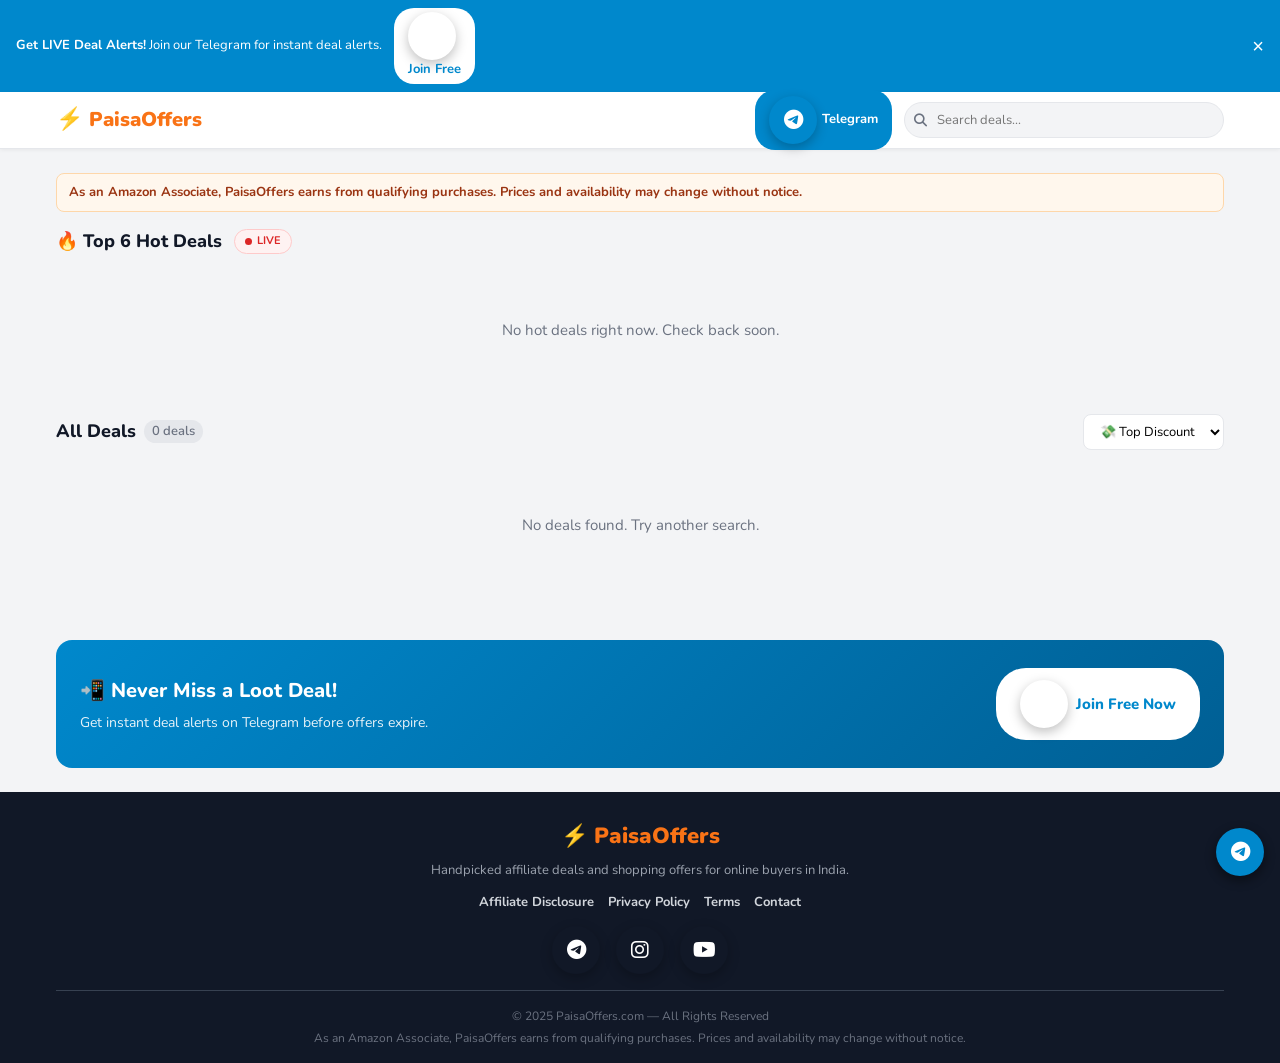
==== commit 8ce4093c: "Add static Excel-to-JSON affiliate publishing flow" ====
--- a/index.html
+++ b/index.html
@@ -12,15 +12,16 @@
 
   <meta charset="UTF-8">
   <meta name="viewport" content="width=device-width, initial-scale=1.0">
-  <meta name="description" content="Best deals in India today! Handpicked offers on Amazon & Flipkart — up to 80% OFF. Updated every few minutes.">
-  <meta property="og:title" content="PaisaOffers — Today's Best Deals in India 🔥">
-  <meta property="og:description" content="Handpicked deals from Amazon, Flipkart & 500+ stores. Up to 80% OFF — updated every few minutes.">
+  <meta name="description" content="PaisaOffers shares manually reviewed affiliate deals and shopping offers in India. Join Telegram for instant deal alerts.">
+  <link rel="canonical" href="https://paisaoffers.com/">
+  <meta property="og:title" content="PaisaOffers - Reviewed Affiliate Deals in India">
+  <meta property="og:description" content="Manually reviewed shopping deals and Amazon affiliate offers. Prices and availability may change without notice.">
   <meta property="og:type" content="website">
   <meta property="og:url" content="https://paisaoffers.com">
   <meta property="og:image" content="https://paisaoffers.com/opengraph.jpg">
   <meta name="twitter:card" content="summary_large_image">
 
-  <title>PaisaOffers — Best Deals in India | Amazon & Flipkart Offers Today</title>
+  <title>PaisaOffers - Reviewed Amazon Affiliate Deals in India</title>
 
   <link rel="preconnect" href="https://fonts.googleapis.com">
   <link rel="preconnect" href="https://fonts.gstatic.com" crossorigin>
@@ -32,7 +33,7 @@
 
 <!-- TELEGRAM TOP BAR -->
 <div class="tg-bar" id="tgBar">
-  <span>📲 <strong>Get LIVE Deal Alerts!</strong> — Join 1 Lakh+ savers on Telegram</span>
+  <span><strong>Get LIVE Deal Alerts!</strong> Join our Telegram for instant deal alerts.</span>
   <a href="https://t.me/paisaoffersdotcom" target="_blank" class="tg-bar-btn">
     <i class="fab fa-telegram"></i> Join Free
   </a>
@@ -61,6 +62,7 @@
 <!-- HOT DEALS -->
 <section class="hot-section" id="hot-deals">
   <div class="container">
+    <p class="affiliate-disclosure">As an Amazon Associate, PaisaOffers earns from qualifying purchases. Prices and availability may change without notice.</p>
     <div class="section-title-row">
       <h2 class="section-title">🔥 Top 6 Hot Deals</h2>
       <span class="live-badge"><span class="live-dot"></span>LIVE</span>
@@ -108,7 +110,7 @@
     <div class="tg-cta-card">
       <div class="tg-cta-body">
         <h3>📲 Never Miss a Loot Deal!</h3>
-        <p>Get instant alerts on Telegram before they expire. 1 Lakh+ smart savers already inside!</p>
+        <p>Get instant deal alerts on Telegram before offers expire.</p>
       </div>
       <a href="https://t.me/paisaoffersdotcom" target="_blank" class="btn-tg-big">
         <i class="fab fa-telegram"></i> Join Free Now
@@ -122,7 +124,13 @@
   <div class="container">
     <div class="footer-inner">
       <div class="footer-logo">⚡ PaisaOffers</div>
-      <p>India's fastest deals platform. Handpicked offers from Amazon, Flipkart & 500+ stores.</p>
+      <p>Handpicked affiliate deals and shopping offers for online buyers in India.</p>
+      <div class="footer-links">
+        <a href="/pages/affiliate-disclosure.html">Affiliate Disclosure</a>
+        <a href="/pages/privacy-policy.html">Privacy Policy</a>
+        <a href="/pages/terms.html">Terms</a>
+        <a href="/pages/contact.html">Contact</a>
+      </div>
       <div class="footer-social">
         <a href="https://t.me/paisaoffersdotcom" target="_blank"><i class="fab fa-telegram"></i></a>
         <a href="#"><i class="fab fa-instagram"></i></a>
@@ -131,7 +139,7 @@
     </div>
     <div class="footer-bottom">
       <p>© 2025 PaisaOffers.com — All Rights Reserved</p>
-      <p class="disclaimer">* Deals are affiliate links. Prices may change. Always verify before purchasing.</p>
+      <p class="disclaimer">As an Amazon Associate, PaisaOffers earns from qualifying purchases. Prices and availability may change without notice.</p>
     </div>
   </div>
 </footer>
--- a/styles.css
+++ b/styles.css
@@ -144,6 +144,16 @@
   font-weight: 800;
   color: var(--text);
 }
+.affiliate-disclosure {
+  background: #fff7ed;
+  border: 1px solid #fed7aa;
+  color: #9a3412;
+  border-radius: 8px;
+  padding: 9px 12px;
+  margin-bottom: 16px;
+  font-size: 13px;
+  font-weight: 700;
+}
 .live-badge {
   display: flex;
   align-items: center;
@@ -250,6 +260,22 @@
   border-radius: 6px;
   z-index: 1;
 }
+.category-badge {
+  position: absolute;
+  right: 8px;
+  bottom: 8px;
+  background: rgba(17, 24, 39, 0.86);
+  color: #fff;
+  font-size: 11px;
+  font-weight: 800;
+  padding: 3px 8px;
+  border-radius: 6px;
+  z-index: 1;
+  max-width: calc(100% - 16px);
+  overflow: hidden;
+  text-overflow: ellipsis;
+  white-space: nowrap;
+}
 .deal-body {
   padding: 10px 12px 12px;
   display: flex;
@@ -407,6 +433,17 @@
 .footer-inner { text-align: center; margin-bottom: 16px; }
 .footer-logo { font-size: 22px; font-weight: 900; color: var(--primary); margin-bottom: 8px; }
 .footer-inner p { font-size: 13px; color: #9ca3af; max-width: 480px; margin: 0 auto 12px; }
+.footer-links {
+  display: flex;
+  justify-content: center;
+  gap: 14px;
+  flex-wrap: wrap;
+  margin: 10px 0 14px;
+  font-size: 13px;
+  font-weight: 700;
+}
+.footer-links a { color: #d1d5db; }
+.footer-links a:hover { color: #fff; }
 .footer-social { display: flex; justify-content: center; gap: 16px; font-size: 20px; }
 .footer-social a { color: #9ca3af; transition: color 0.15s; }
 .footer-social a:hover { color: #fff; }
@@ -468,6 +505,27 @@
 }
 @keyframes fadeup { from{opacity:0;transform:translate(-50%,10px)} to{opacity:1;transform:translate(-50%,0)} }
 
+/* ===== LEGAL PAGES ===== */
+.legal-page {
+  background: #fff;
+  border-radius: var(--radius);
+  box-shadow: var(--shadow);
+  margin-top: 24px;
+  margin-bottom: 24px;
+  padding: 28px 24px;
+}
+.legal-page h1 {
+  font-size: 28px;
+  font-weight: 900;
+  color: var(--text);
+  margin-bottom: 14px;
+}
+.legal-page p {
+  color: #374151;
+  font-size: 15px;
+  margin-bottom: 12px;
+}
+
 /* ===== EMPTY STATE ===== */
 .empty-state {
   grid-column: 1 / -1;
